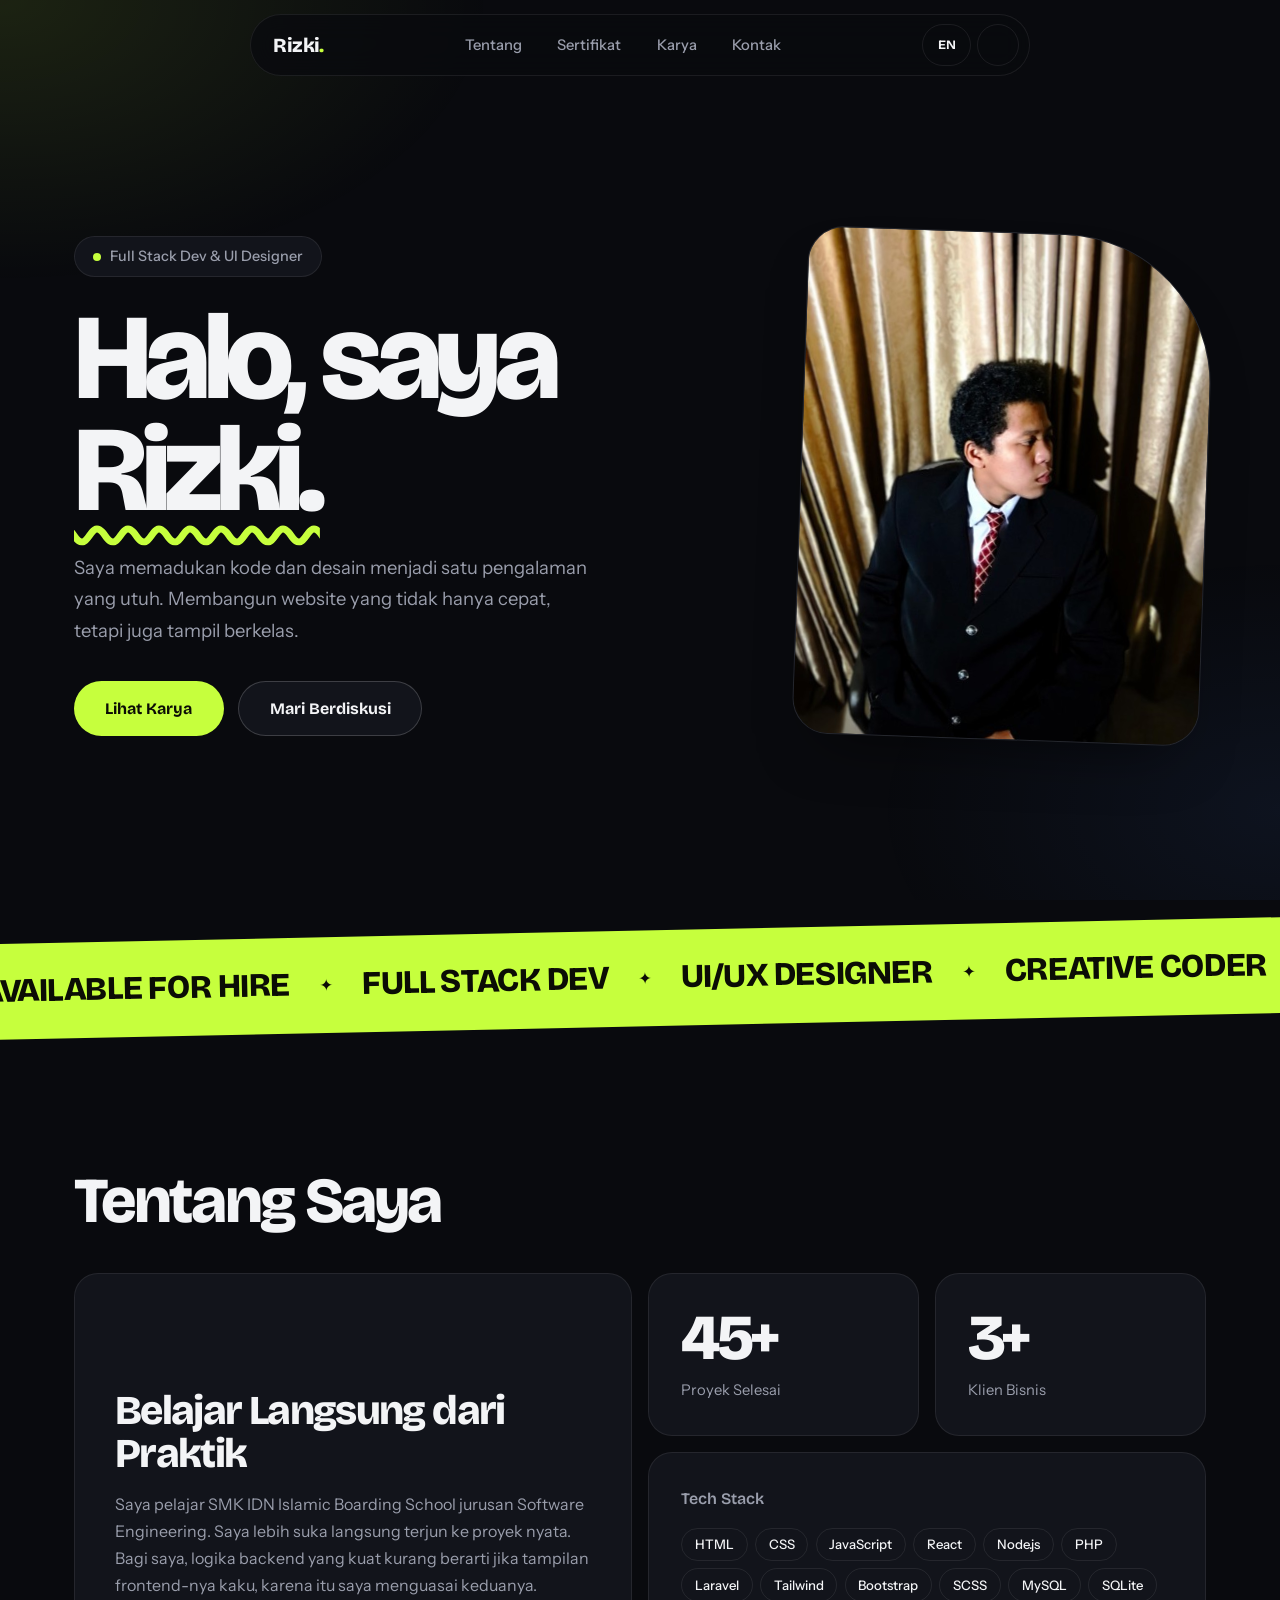
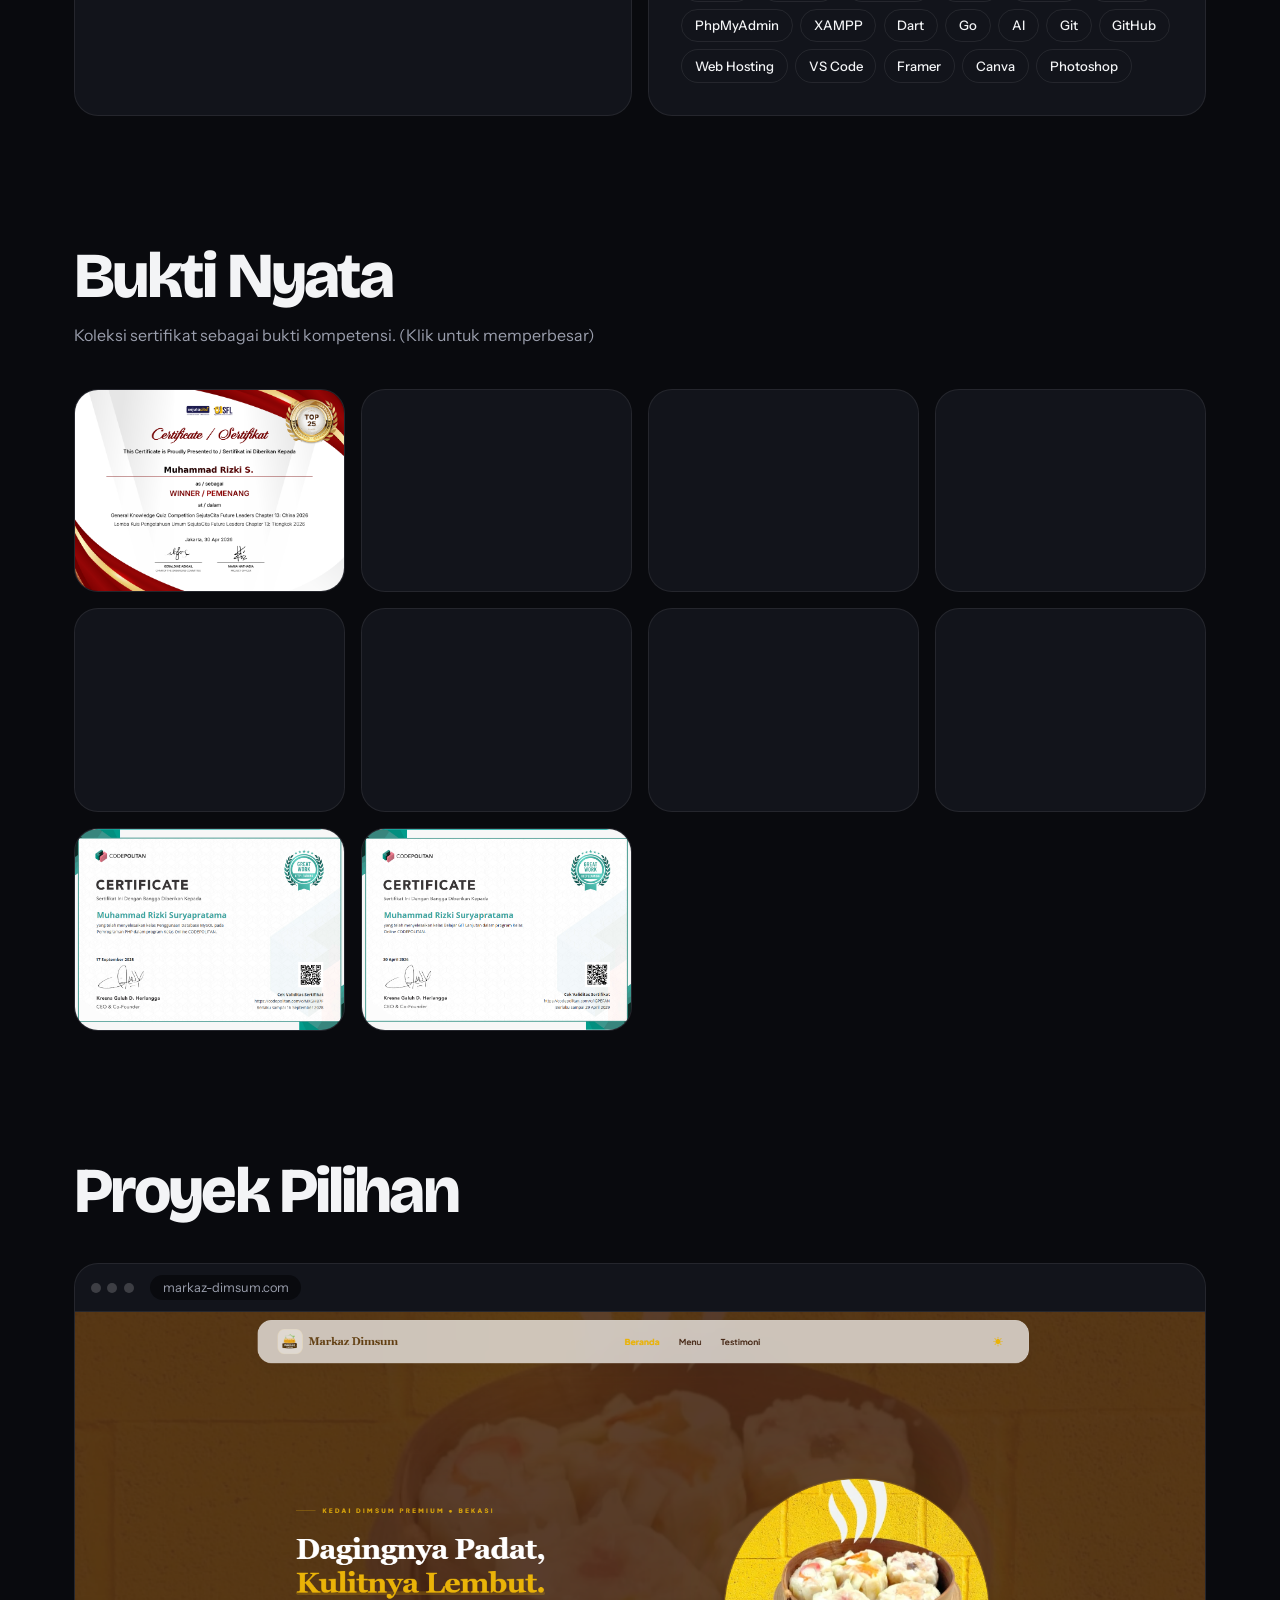
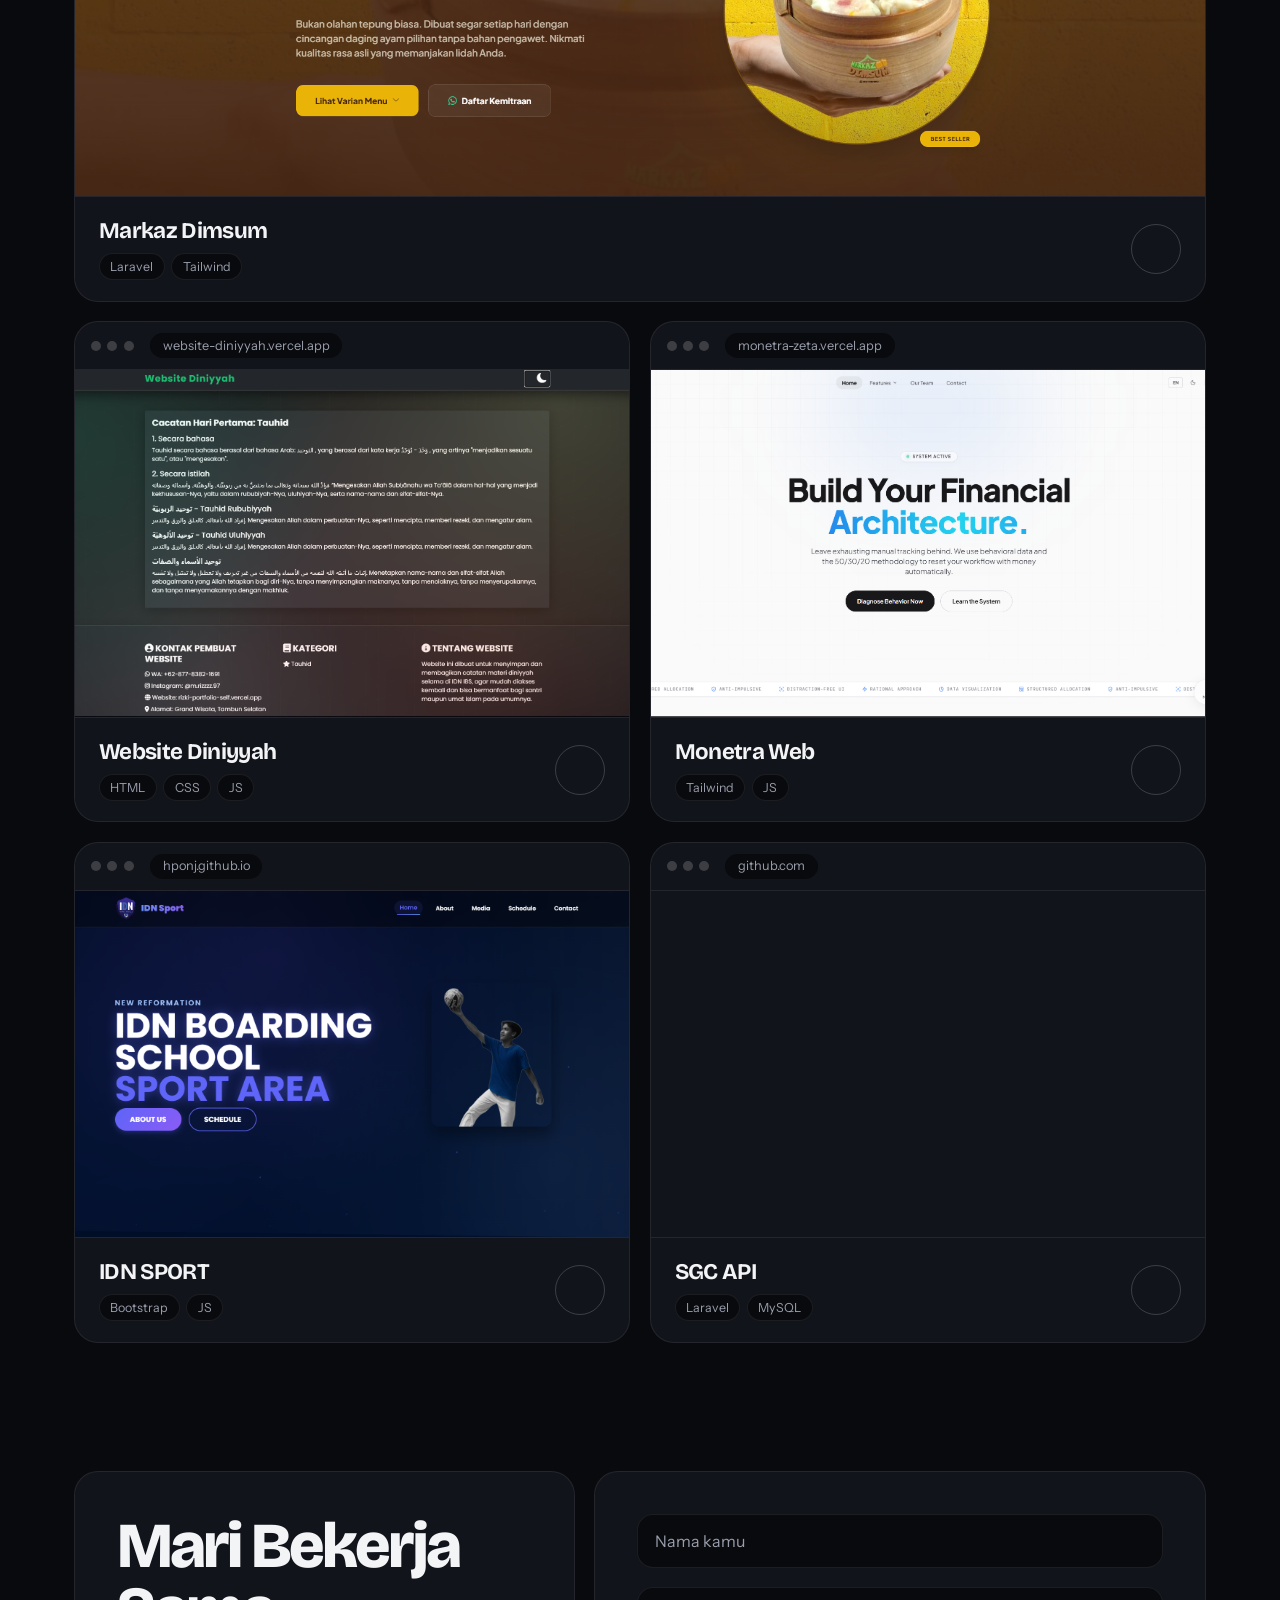
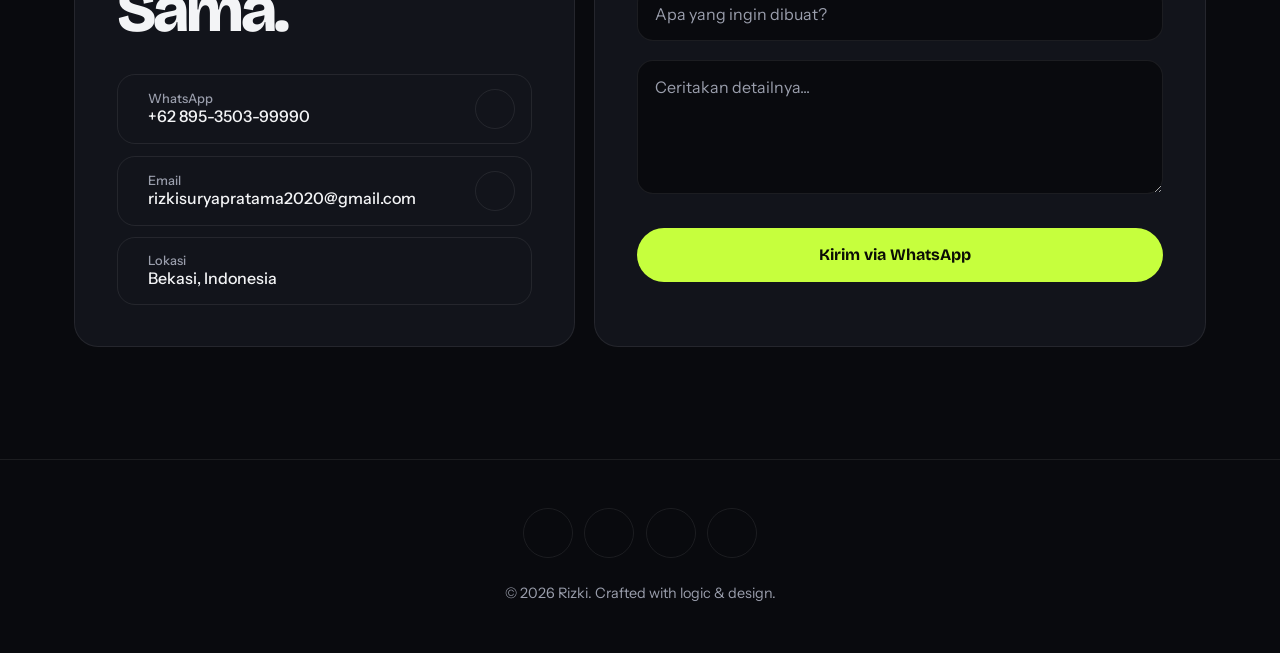
==== index.html @ aa474966 "Implement new feature for user authentication and improve error handling" ====
<!DOCTYPE html>
<html lang="id">
<head>
<meta charset="UTF-8">
<meta name="viewport" content="width=device-width, initial-scale=1.0">
<title>Rizki - Creative Developer</title>
<link rel="shortcut icon" href="assets/img/logo.png" type="image/x-icon">
<link rel="preconnect" href="https://fonts.googleapis.com">
<link rel="preconnect" href="https://fonts.gstatic.com" crossorigin>
<link rel="stylesheet" href="https://fonts.googleapis.com/css2?family=Bricolage+Grotesque:opsz,wght@12..96,500;12..96,700;12..96,800&family=Instrument+Sans:wght@400;500;600&display=swap">
<link rel="stylesheet" href="https://unicons.iconscout.com/release/v4.0.0/css/line.css">
<script>try{if(localStorage.getItem('theme')==='light')document.documentElement.classList.add('light')}catch(e){}</script>
<style>
:root{--bg:#090a0e;--card:#12141b;--hover:#181b24;--tx:#f3f4f6;--mu:#9a9eac;--bd:rgba(255,255,255,.08);--bd2:rgba(255,255,255,.18);
--ac:#c6ff3d;--on-ac:#0b0d05;--hl:#c6ff3d;--glow:rgba(198,255,61,.1);
--fd:'Bricolage Grotesque',system-ui,sans-serif;--fb:'Instrument Sans',system-ui,sans-serif;--ease:cubic-bezier(.2,.9,.2,1);--r:24px}
:root.light{--bg:#f5f4f0;--card:#fff;--hover:#faf9f6;--tx:#101010;--mu:#5f6270;--bd:rgba(0,0,0,.09);--bd2:rgba(0,0,0,.22);--ac:#111;--on-ac:#fff;--hl:#a6e000;--glow:rgba(120,160,0,.1)}
*{margin:0;padding:0;box-sizing:border-box}
html{scroll-behavior:smooth;scroll-padding-top:96px;overflow-x:clip}
body{font:400 1rem/1.7 var(--fb);background:var(--bg);color:var(--tx);overflow-x:clip;transition:background .3s,color .3s}
body::before{content:"";position:fixed;inset:0;z-index:-1;pointer-events:none;background:radial-gradient(55vw 45vh at 0 0,var(--glow),transparent 70%),radial-gradient(45vw 40vh at 100% 90%,rgba(80,140,255,.07),transparent 70%)}
h1,h2,h3,.logo,.stat-num,.btn,.marquee-text{font-family:var(--fd)}
a{color:inherit;text-decoration:none}ul{list-style:none}img{max-width:100%;display:block}button{font:inherit;color:inherit}
:focus-visible{outline:2px solid var(--hl);outline-offset:3px;border-radius:8px}
.container{max-width:1180px;margin:0 auto;padding:0 1.5rem}
.section{padding:7rem 1.5rem 1rem}
.sec-head{margin-bottom:2.5rem;max-width:640px}
.sec-title{font-size:clamp(2.4rem,5.5vw,4rem);font-weight:800;letter-spacing:-.045em;line-height:1}
.sec-sub{color:var(--mu);margin-top:.9rem}

#preloader{position:fixed;inset:0;background:var(--bg);display:grid;place-items:center;z-index:10000;transition:opacity .5s,visibility .5s}
#preloader.done{opacity:0;visibility:hidden;pointer-events:none}
.loader-text{font:800 3rem var(--fd);display:flex;overflow:hidden}
.loader-text span{display:inline-block;transform:translateY(100%);animation:up .7s var(--ease) forwards}
.loader-text .dot{color:var(--hl);animation-delay:.12s}
@keyframes up{to{transform:none}}

header{position:fixed;top:14px;left:0;right:0;margin:0 auto;width:min(92%,780px);z-index:100}
nav{display:flex;justify-content:space-between;align-items:center;gap:1rem;padding:.55rem .6rem .55rem 1.4rem;border:1px solid var(--bd);border-radius:100px;background:color-mix(in srgb,var(--bg) 80%,transparent);backdrop-filter:blur(14px);-webkit-backdrop-filter:blur(14px)}
.logo{font-weight:800;font-size:1.25rem;letter-spacing:-.03em}.logo span{color:var(--hl)}
.nav-links{display:flex;gap:.2rem}
.nav-link{font-size:.92rem;font-weight:500;color:var(--mu);padding:.5rem 1rem;border-radius:100px;transition:background .25s,color .25s}
.nav-link:hover{color:var(--tx)}
.nav-link.active{background:var(--tx);color:var(--bg)}
.controls{display:flex;gap:.4rem}
.ibtn{min-width:42px;height:42px;display:inline-grid;place-items:center;background:transparent;border:1px solid var(--bd);border-radius:100px;cursor:pointer;font-size:1.2rem;transition:background .2s,border-color .2s}
.ibtn:hover{background:var(--hover);border-color:var(--bd2)}
.ibtn.txt{font:700 .8rem var(--fd);padding:0 .9rem}
.menu-toggle{display:none}
@media(max-width:768px){
.menu-toggle{display:inline-grid}
.nav-links{position:absolute;top:calc(100% + 8px);left:0;right:0;flex-direction:column;gap:.15rem;padding:.7rem;background:var(--card);border:1px solid var(--bd);border-radius:24px;opacity:0;visibility:hidden;translate:0 -8px;transition:.3s var(--ease)}
.nav-links.open{opacity:1;visibility:visible;translate:0 0}
.nav-link{font-size:1.1rem;padding:.9rem 1.1rem}}

.btn{display:inline-flex;align-items:center;justify-content:center;gap:.6rem;min-height:52px;padding:.8rem 1.9rem;border-radius:100px;font-weight:700;font-size:1rem;border:1px solid transparent;cursor:pointer;transition:transform .25s var(--ease),box-shadow .25s,background .25s,border-color .25s}
.btn:active{transform:scale(.97)}
.btn-primary{background:var(--ac);color:var(--on-ac)}
.btn-outline{background:var(--card);border-color:var(--bd2)}
@media(hover:hover){.btn-primary:hover{transform:translateY(-2px);box-shadow:0 10px 28px -8px var(--ac)}.btn-outline:hover{transform:translateY(-2px);background:var(--hover)}}

.hero{display:grid;grid-template-columns:1.25fr .75fr;gap:3rem;align-items:center;min-height:100svh;padding:7.5rem 1.5rem 3rem}
.badge{display:inline-flex;align-items:center;gap:.6rem;padding:.45rem 1.1rem;border:1px solid var(--bd);background:var(--card);border-radius:100px;font-size:.9rem;font-weight:500;color:var(--mu);margin-bottom:1.6rem}
.badge::before{content:"";width:8px;height:8px;border-radius:50%;background:var(--hl);animation:pulse 2s infinite}
@keyframes pulse{50%{box-shadow:0 0 0 6px transparent;opacity:.6}0%{box-shadow:0 0 0 0 var(--glow)}}
.hero-title{font-size:clamp(3.4rem,9.5vw,7.6rem);font-weight:800;line-height:.92;letter-spacing:-.055em;margin-bottom:1.6rem}
.name{text-decoration:underline wavy var(--hl);text-decoration-thickness:.06em;text-underline-offset:.14em}
.hero-desc{font-size:1.15rem;color:var(--mu);max-width:520px;margin-bottom:2.2rem}
.hero-btns{display:flex;gap:.9rem;flex-wrap:wrap}
.portrait{position:relative;aspect-ratio:4/5;border-radius:36px 150px 36px 36px;overflow:hidden;border:1px solid var(--bd);background:var(--card);rotate:2deg;box-shadow:0 30px 60px -30px rgba(0,0,0,.6)}
.portrait img{width:100%;height:100%;object-fit:cover}
@media(max-width:900px){.hero{grid-template-columns:1fr;min-height:auto;padding-top:7rem}.portrait{max-width:340px;order:-1;border-radius:28px 100px 28px 28px}}

.mq-wrap{overflow:hidden;padding:2rem 0}
.marquee-wrapper{background:#c6ff3d;color:#0b0d05;transform:rotate(-1.2deg) scale(1.03);padding:1.2rem 0;overflow:hidden}
.marquee-content{display:flex;width:max-content;animation:scroll 32s linear infinite}
.marquee-text{display:flex;align-items:center;gap:1.8rem;padding-right:1.8rem;font-weight:800;font-size:2rem;letter-spacing:-.03em;white-space:nowrap}
.marquee-text i{font-style:normal;font-size:1rem}
@keyframes scroll{to{transform:translateX(-50%)}}

.card{position:relative;background:var(--card);border:1px solid var(--bd);border-radius:var(--r);overflow:hidden;transition:transform .4s var(--ease),border-color .3s}
.card::before{content:"";position:absolute;inset:0;pointer-events:none;opacity:0;transition:opacity .3s;background:radial-gradient(360px circle at var(--mx,50%) var(--my,0),var(--glow),transparent 60%)}
@media(hover:hover){.card:hover{transform:translateY(-4px);border-color:var(--bd2)}.card:hover::before{opacity:1}}

.bento{display:grid;grid-template-columns:repeat(4,1fr);gap:1rem}
.b{padding:2rem}
.b-about{grid-column:span 2;grid-row:span 2;display:flex;flex-direction:column;justify-content:center;padding:2.5rem}
.b-about h3{font-size:clamp(1.9rem,3.2vw,2.6rem);font-weight:800;line-height:1.05;letter-spacing:-.04em;margin-bottom:1rem}
.b-about p{color:var(--mu)}
.b-stat{display:flex;flex-direction:column;justify-content:center}
.stat-num{font-size:clamp(3rem,5vw,4.4rem);font-weight:800;letter-spacing:-.06em;line-height:1}
.stat-label{color:var(--mu);font-size:.92rem;margin-top:.5rem}
.b-skill{grid-column:span 2}
.b-skill h3{font-size:1rem;font-weight:600;color:var(--mu);margin-bottom:1rem}
.tags{display:flex;flex-wrap:wrap;gap:.45rem}
.tag{padding:.28rem .8rem;border:1px solid var(--bd);border-radius:100px;font-size:.82rem;font-weight:500;transition:.2s}
@media(hover:hover){.tag:hover{background:var(--tx);color:var(--bg)}}
@media(max-width:900px){.bento{grid-template-columns:1fr 1fr}.b-about,.b-skill{grid-column:span 2}.b-about{grid-row:auto}}

.zoom{display:block;width:100%;height:100%;background:none;border:0;padding:0;cursor:zoom-in}
.zoom img{width:100%;height:100%;object-fit:cover;object-position:top;transition:transform .6s var(--ease)}
@media(hover:hover){.zoom:hover img{transform:scale(1.05)}}
.certs{display:grid;grid-template-columns:repeat(auto-fill,minmax(min(100%,220px),1fr));gap:1rem}
.cert{aspect-ratio:4/3}

.works{display:grid;grid-template-columns:1fr 1fr;gap:1.2rem}
.work:first-child{grid-column:span 2}
.bar{display:flex;align-items:center;gap:.4rem;padding:.7rem 1rem;border-bottom:1px solid var(--bd);font-size:.8rem;color:var(--mu)}
.bar i{width:10px;height:10px;border-radius:50%;background:var(--bd2)}
.bar span{margin-left:.6rem;padding:.1rem .8rem;border-radius:100px;background:var(--bg);overflow:hidden;text-overflow:ellipsis;white-space:nowrap}
.shot{aspect-ratio:16/10}
.work:first-child .shot{aspect-ratio:21/9}
.winfo{display:flex;justify-content:space-between;align-items:center;gap:1rem;padding:1.3rem 1.5rem;border-top:1px solid var(--bd)}
.winfo h3{font-size:1.4rem;font-weight:700;letter-spacing:-.03em;line-height:1.2}
.wtech{display:flex;flex-wrap:wrap;gap:.4rem;margin-top:.5rem}
.wtech span{font-size:.78rem;padding:.12rem .65rem;border-radius:100px;background:var(--bg);border:1px solid var(--bd);color:var(--mu)}
.go{flex:none;width:50px;height:50px;display:grid;place-items:center;border-radius:50%;border:1px solid var(--bd2);font-size:1.3rem;transition:.3s var(--ease)}
@media(hover:hover){.go:hover{background:var(--ac);color:var(--on-ac);border-color:var(--ac);rotate:45deg}}
@media(max-width:760px){.works{grid-template-columns:1fr}.work:first-child{grid-column:auto}.work:first-child .shot{aspect-ratio:16/10}}

.contact{display:grid;grid-template-columns:.9fr 1.1fr;gap:1.2rem}
.c-box{padding:clamp(1.6rem,4vw,2.6rem)}
.c-box:hover{transform:none}
.rows{margin-top:2rem;display:grid;gap:.7rem}
.row{display:flex;align-items:center;gap:.9rem;padding:.9rem 1rem;border:1px solid var(--bd);border-radius:18px;transition:border-color .2s,background .2s}
a.row:hover{border-color:var(--bd2);background:var(--hover)}
.row>i{font-size:1.4rem;color:var(--hl)}
.row div{flex:1;min-width:0}
.row h4{font:500 .8rem var(--fb);color:var(--mu)}
.row p{font-weight:500;overflow-wrap:anywhere;line-height:1.35}
.copy{flex:none;width:40px;height:40px;display:grid;place-items:center;border-radius:50%;border:1px solid var(--bd);background:transparent;cursor:pointer;transition:.2s}
.copy:hover{background:var(--hover);border-color:var(--bd2)}
.copy.ok{background:var(--hl);color:#0b0d05;border-color:var(--hl)}
.field{margin-bottom:1.2rem}
.field input,.field textarea{width:100%;background:var(--bg);border:1px solid var(--bd);border-radius:16px;padding:1rem 1.1rem;color:var(--tx);font:1rem var(--fb);outline:none;resize:vertical;transition:border-color .2s,box-shadow .2s}
.field input:focus,.field textarea:focus{border-color:var(--hl);box-shadow:0 0 0 4px var(--glow)}
.field ::placeholder{color:var(--mu);opacity:1}
#wa-form .btn{width:100%;margin-top:.4rem}
@media(max-width:860px){.contact{grid-template-columns:1fr}}

footer{border-top:1px solid var(--bd);padding:3rem 0;margin-top:6rem;text-align:center}
.social{display:flex;justify-content:center;gap:.7rem;margin-bottom:1.4rem}
.social a{width:50px;height:50px;display:grid;place-items:center;border:1px solid var(--bd);border-radius:50%;color:var(--mu);font-size:1.3rem;transition:.3s var(--ease)}
@media(hover:hover){.social a:hover{background:var(--ac);color:var(--on-ac);border-color:var(--ac);transform:translateY(-4px)}}
footer p{color:var(--mu);font-size:.9rem}
.top{position:fixed;right:20px;bottom:20px;z-index:90;width:48px;height:48px;border-radius:50%;border:1px solid var(--bd2);background:var(--card);cursor:pointer;display:grid;place-items:center;font-size:1.3rem;opacity:0;visibility:hidden;translate:0 10px;transition:.3s var(--ease)}
.top.show{opacity:1;visibility:visible;translate:0 0}

.lb{position:fixed;inset:0;z-index:2000;display:grid;place-items:center;padding:4vh 4vw;background:rgba(0,0,0,.92);opacity:0;visibility:hidden;transition:opacity .3s,visibility .3s}
.lb.show{opacity:1;visibility:visible}
.lb img{max-width:100%;max-height:86vh;object-fit:contain;border-radius:12px}
.lb-btn{position:absolute;width:48px;height:48px;border:0;border-radius:50%;background:rgba(255,255,255,.12);color:#fff;font-size:1.6rem;cursor:pointer;display:grid;place-items:center;transition:background .2s}
.lb-btn:hover{background:#c6ff3d;color:#000}
.lb-close{top:18px;right:18px}.lb-prev{left:16px;top:50%;translate:0 -50%}.lb-next{right:16px;top:50%;translate:0 -50%}
.lb-n{position:absolute;bottom:16px;left:0;right:0;text-align:center;color:#bbb;font-size:.9rem}
.lb.single .lb-prev,.lb.single .lb-next,.lb.single .lb-n{display:none}

.rv{opacity:0;translate:0 24px;transition:opacity .7s var(--ease),translate .7s var(--ease),transform .4s var(--ease),border-color .3s}
.rv.in{opacity:1;translate:0 0}
.d1{transition-delay:.08s,.08s,0s,0s}.d2{transition-delay:.16s,.16s,0s,0s}
@media(prefers-reduced-motion:reduce){*,*::before,*::after{animation:none!important;transition:none!important}html{scroll-behavior:auto}.rv{opacity:1;translate:none}}
</style>
</head>
<body>

<div id="preloader"><div class="loader-text"><span>Rizki</span><span class="dot">.</span></div></div>

<div id="lb" class="lb" role="dialog" aria-modal="true" aria-label="Pratinjau gambar">
  <button type="button" class="lb-btn lb-close" data-a="close" aria-label="Tutup"><i class="uil uil-times"></i></button>
  <button type="button" class="lb-btn lb-prev" data-a="prev" aria-label="Sebelumnya"><i class="uil uil-angle-left"></i></button>
  <img id="lb-img" alt="">
  <button type="button" class="lb-btn lb-next" data-a="next" aria-label="Berikutnya"><i class="uil uil-angle-right"></i></button>
  <div class="lb-n" id="lb-n"></div>
</div>

<header>
  <nav>
    <a href="#home" class="logo">Rizki<span>.</span></a>
    <ul class="nav-links" id="nav-links">
      <li><a href="#about" class="nav-link lang" data-id="Tentang" data-en="About">Tentang</a></li>
      <li><a href="#certificates" class="nav-link lang" data-id="Sertifikat" data-en="Certs">Sertifikat</a></li>
      <li><a href="#portfolio" class="nav-link lang" data-id="Karya" data-en="Work">Karya</a></li>
      <li><a href="#contact" class="nav-link lang" data-id="Kontak" data-en="Contact">Kontak</a></li>
    </ul>
    <div class="controls">
      <button type="button" class="ibtn txt" id="lang-toggle" aria-label="Ganti bahasa">EN</button>
      <button type="button" class="ibtn" id="theme-toggle" aria-label="Ganti tema"><i class="uil uil-moon"></i></button>
      <button type="button" class="ibtn menu-toggle" id="menu-toggle" aria-label="Menu" aria-expanded="false"><i class="uil uil-bars"></i></button>
    </div>
  </nav>
</header>

<main>
  <section id="home" class="hero container">
    <div>
      <span class="badge lang" data-id="Full Stack Dev & UI Designer" data-en="Full Stack Dev & UI Designer">Full Stack Dev & UI Designer</span>
      <h1 class="hero-title lang" data-id="Halo, saya <br><span class='name'>Rizki.</span>" data-en="Hi, I am <br><span class='name'>Rizki.</span>">Halo, saya <br><span class="name">Rizki.</span></h1>
      <p class="hero-desc lang" data-id="Saya memadukan kode dan desain menjadi satu pengalaman yang utuh. Membangun website yang tidak hanya cepat, tetapi juga tampil berkelas." data-en="I blend code and design into one epic experience. Building websites that are not only fast, but look ridiculously premium.">Saya memadukan kode dan desain menjadi satu pengalaman yang utuh. Membangun website yang tidak hanya cepat, tetapi juga tampil berkelas.</p>
      <div class="hero-btns">
        <a href="#portfolio" class="btn btn-primary lang" data-id="Lihat Karya" data-en="View Work">Lihat Karya</a>
        <a href="#contact" class="btn btn-outline lang" data-id="Mari Berdiskusi" data-en="Let's Talk">Mari Berdiskusi</a>
      </div>
    </div>
    <div class="portrait"><img src="assets/img/profile.jpg" alt="Rizki" width="512" height="640" decoding="async" data-fb="https://ui-avatars.com/api/?name=Rizki&background=151515&color=F8F8F8&size=512" onerror="this.onerror=null;this.src=this.dataset.fb"></div>
  </section>

  <div class="mq-wrap" aria-hidden="true"><div class="marquee-wrapper"><div class="marquee-content">
    <div class="marquee-text">AVAILABLE FOR HIRE <i>✦</i> FULL STACK DEV <i>✦</i> UI/UX DESIGNER <i>✦</i> CREATIVE CODER <i>✦</i> WEB ENTHUSIAST <i>✦</i></div>
  </div></div></div>

  <section id="about" class="section container">
    <div class="sec-head rv"><h2 class="sec-title lang" data-id="Tentang Saya" data-en="Who Am I?">Tentang Saya</h2></div>
    <div class="bento">
      <div class="b b-about card rv">
        <h3 class="lang" data-id="Belajar Langsung dari Praktik" data-en="Built Different">Belajar Langsung dari Praktik</h3>
        <p class="lang" data-id="Saya pelajar SMK IDN Islamic Boarding School jurusan Software Engineering. Saya lebih suka langsung terjun ke proyek nyata. Bagi saya, logika backend yang kuat kurang berarti jika tampilan frontend-nya kaku, karena itu saya menguasai keduanya." data-en="Studying Software Engineering at SMK IDN. My game plan: dive straight into real projects. A powerful backend is useless if the frontend feels stiff. That's why I master both.">Saya pelajar SMK IDN Islamic Boarding School jurusan Software Engineering. Saya lebih suka langsung terjun ke proyek nyata. Bagi saya, logika backend yang kuat kurang berarti jika tampilan frontend-nya kaku, karena itu saya menguasai keduanya.</p>
      </div>
      <div class="b b-stat card rv d1"><div class="stat-num">45+</div><div class="stat-label lang" data-id="Proyek Selesai" data-en="Projects Done">Proyek Selesai</div></div>
      <div class="b b-stat card rv d1"><div class="stat-num">3+</div><div class="stat-label lang" data-id="Klien Bisnis" data-en="Biz Clients">Klien Bisnis</div></div>
      <div class="b b-skill card rv d2"><h3 class="lang" data-id="Tech Stack" data-en="Tech Stack">Tech Stack</h3><div class="tags" id="tags"></div></div>
    </div>
  </section>

  <section id="certificates" class="section container">
    <div class="sec-head rv">
      <h2 class="sec-title lang" data-id="Bukti Nyata" data-en="Certificates">Bukti Nyata</h2>
      <p class="sec-sub lang" data-id="Koleksi sertifikat sebagai bukti kompetensi. (Klik untuk memperbesar)" data-en="Wall of trust. (Click to expand)">Koleksi sertifikat sebagai bukti kompetensi. (Klik untuk memperbesar)</p>
    </div>
    <div class="certs" id="certs"></div>
  </section>

  <section id="portfolio" class="section container">
    <div class="sec-head rv"><h2 class="sec-title lang" data-id="Proyek Pilihan" data-en="Selected Work">Proyek Pilihan</h2></div>
    <div class="works" id="projects"></div>
  </section>

  <section id="contact" class="section container">
    <div class="contact">
      <div class="c-box card rv">
        <h2 class="sec-title lang" data-id="Mari Bekerja Sama." data-en="Let's Build.">Mari Bekerja Sama.</h2>
        <div class="rows">
          <div class="row"><i class="uil uil-whatsapp"></i><div><h4>WhatsApp</h4><p>+62 895-3503-99990</p></div>
            <button type="button" class="copy" data-copy="+62 895-3503-99990" aria-label="Salin nomor WhatsApp"><i class="uil uil-copy"></i></button></div>
          <div class="row"><i class="uil uil-envelope"></i><div><h4>Email</h4><p>rizkisuryapratama2020@gmail.com</p></div>
            <button type="button" class="copy" data-copy="rizkisuryapratama2020@gmail.com" aria-label="Salin email"><i class="uil uil-copy"></i></button></div>
          <div class="row"><i class="uil uil-map-marker"></i><div><h4 class="lang" data-id="Lokasi" data-en="Location">Lokasi</h4><p>Bekasi, Indonesia</p></div></div>
        </div>
      </div>
      <div class="c-box card rv d1">
        <form id="wa-form">
          <div class="field"><input type="text" id="name" required autocomplete="name" class="lang" data-id="Nama kamu" data-en="Your name" placeholder="Nama kamu" aria-label="Nama"></div>
          <div class="field"><input type="text" id="topic" required class="lang" data-id="Apa yang ingin dibuat?" data-en="What's the idea?" placeholder="Apa yang ingin dibuat?" aria-label="Topik"></div>
          <div class="field"><textarea id="message" rows="5" required class="lang" data-id="Ceritakan detailnya..." data-en="Tell me more..." placeholder="Ceritakan detailnya..." aria-label="Pesan"></textarea></div>
          <button type="submit" class="btn btn-primary"><span class="lang" data-id="Kirim via WhatsApp" data-en="Send via WhatsApp">Kirim via WhatsApp</span> <i class="uil uil-arrow-right"></i></button>
        </form>
      </div>
    </div>
  </section>
</main>

<footer>
  <div class="container">
    <div class="social">
      <a href="https://github.com/mrizzzz97" target="_blank" rel="noopener noreferrer" aria-label="GitHub"><i class="uil uil-github-alt"></i></a>
      <a href="https://www.linkedin.com/in/muhammad-rizki-suryapratama" target="_blank" rel="noopener noreferrer" aria-label="LinkedIn"><i class="uil uil-linkedin"></i></a>
      <a href="https://www.instagram.com/m.rizzzz.97/" target="_blank" rel="noopener noreferrer" aria-label="Instagram"><i class="uil uil-instagram"></i></a>
      <a href="https://www.youtube.com/@m.rizzzz.97" target="_blank" rel="noopener noreferrer" aria-label="YouTube"><i class="uil uil-youtube"></i></a>
    </div>
    <p>&copy; 2026 Rizki. Crafted with logic & design.</p>
  </div>
</footer>
<button type="button" class="top" id="top" aria-label="Kembali ke atas"><i class="uil uil-arrow-up"></i></button>

<script>
const $=s=>document.querySelector(s),$$=s=>[...document.querySelectorAll(s)];
const store={get:k=>{try{return localStorage.getItem(k)}catch(e){return null}},set:(k,v)=>{try{localStorage.setItem(k,v)}catch(e){}}};
const FB='onerror="this.onerror=null;this.src=this.dataset.fb"';

/* Render data */
$('#tags').innerHTML='HTML,CSS,JavaScript,React,Node.js,PHP,Laravel,Tailwind,Bootstrap,SCSS,MySQL,SQLite,PhpMyAdmin,XAMPP,Dart,Go,AI,Git,GitHub,Web Hosting,VS Code,Framer,Canva,Photoshop'.split(',').map(t=>`<span class="tag">${t}</span>`).join('');
const cf='https://images.unsplash.com/photo-1589330694653-ded6df03f754?w=600&q=80';
$('#certs').innerHTML=['png','jpeg','png','png','jpeg','jpeg','jpeg','png','png','png'].map((e,i)=>
`<div class="cert card rv d${i%3}"><button type="button" class="zoom" data-g="certs" aria-label="Sertifikat ${i+1}"><img src="assets/img/sertifikat ${i+1}.${e}" alt="Sertif" loading="lazy" decoding="async" data-fb="${cf}" ${FB}></button></div>`).join('');
const P=[
['portfolio1.png','Markaz Dimsum','Markaz Dimsum',['Laravel','Tailwind'],'https://markaz-dimsum.com','uil-arrow-up-right','photo-1555939594-58d7cb561ad1'],
['portfolio2.png','Diniyyah','Website Diniyyah',['HTML','CSS','JS'],'https://website-diniyyah.vercel.app/index.html','uil-arrow-up-right','photo-1517694712202-14dd9538aa97'],
['portfolio3.png','Monetra','Monetra Web',['Tailwind','JS'],'https://monetra-zeta.vercel.app','uil-arrow-up-right','photo-1460925895917-afdab827c52f'],
['portfolio4.png','IDN SPORT','IDN SPORT',['Bootstrap','JS'],'https://hponj.github.io/IDN-Sport-Center/','uil-arrow-up-right','photo-1507238691740-187a5b1d37b8'],
['portfolio5.png','SGC','SGC API',['Laravel','MySQL'],'https://github.com/mrizzzz97/sgc','uil-github-alt','photo-1542831371-29b0f74f9713']];
$('#projects').innerHTML=P.map((p,i)=>`<article class="work card rv d${i%2}">
<div class="bar"><i></i><i></i><i></i><span>${new URL(p[4]).host}</span></div>
<div class="shot"><button type="button" class="zoom" data-g="work" aria-label="${p[1]}"><img src="assets/img/${p[0]}" alt="${p[1]}" loading="lazy" decoding="async" data-fb="https://images.unsplash.com/${p[6]}?w=900&q=80" ${FB}></button></div>
<div class="winfo"><div><h3>${p[2]}</h3><div class="wtech">${p[3].map(t=>`<span>${t}</span>`).join('')}</div></div>
<a href="${p[4]}" target="_blank" rel="noopener noreferrer" class="go" aria-label="Buka ${p[2]}"><i class="uil ${p[5]}"></i></a></div></article>`).join('');

/* Marquee seamless */
const mq=$('.marquee-content');mq.innerHTML+=mq.innerHTML.repeat(3);

/* Preloader */
const pre=$('#preloader'),hidePre=()=>pre.classList.add('done');
addEventListener('load',()=>setTimeout(hidePre,500));setTimeout(hidePre,3000);

/* Reveal */
const io=new IntersectionObserver(es=>es.forEach(e=>{if(e.isIntersecting){e.target.classList.add('in');io.unobserve(e.target)}}),{threshold:.08,rootMargin:'0px 0px -30px 0px'});
$$('.rv').forEach(el=>io.observe(el));

/* Spotlight */
if(matchMedia('(hover:hover)').matches){let raf;addEventListener('pointermove',e=>{const c=e.target.closest&&e.target.closest('.card');if(!c)return;cancelAnimationFrame(raf);
raf=requestAnimationFrame(()=>{const r=c.getBoundingClientRect();c.style.setProperty('--mx',e.clientX-r.left+'px');c.style.setProperty('--my',e.clientY-r.top+'px')})},{passive:true})}

/* Scroll: nav aktif + tombol ke atas */
const links=$$('.nav-link'),ids=['about','certificates','portfolio','contact'],topBtn=$('#top');let tick=false;
const onScroll=()=>{tick=false;const y=scrollY,ref=y+innerHeight*.35,bottom=innerHeight+y>=document.documentElement.scrollHeight-6;
let cur='';ids.forEach(id=>{if($('#'+id).offsetTop<=ref)cur=id});if(bottom)cur='contact';
links.forEach(l=>l.classList.toggle('active',l.getAttribute('href')==='#'+cur));topBtn.classList.toggle('show',y>700)};
addEventListener('scroll',()=>{if(!tick){tick=true;requestAnimationFrame(onScroll)}},{passive:true});onScroll();
topBtn.addEventListener('click',()=>scrollTo({top:0,behavior:'smooth'}));

/* Lightbox galeri (prev/next, panah keyboard) */
const lb=$('#lb'),lbImg=$('#lb-img'),lbN=$('#lb-n');let items=[],idx=0,opener=null;
const show=()=>{const im=items[idx].querySelector('img');lbImg.src=im.currentSrc||im.src;lbImg.alt=im.alt;lbN.textContent=(idx+1)+' / '+items.length};
const step=d=>{idx=(idx+d+items.length)%items.length;show()};
const openLb=b=>{items=$$(`.zoom[data-g="${b.dataset.g}"]`);idx=items.indexOf(b);opener=b;lb.classList.toggle('single',items.length<2);show();lb.classList.add('show');document.body.style.overflow='hidden';$('.lb-close').focus()};
const closeLb=()=>{if(!lb.classList.contains('show'))return;lb.classList.remove('show');document.body.style.overflow='';opener&&opener.focus()};
document.addEventListener('click',e=>{
 const z=e.target.closest('.zoom');if(z)return openLb(z);
 const a=e.target.closest('[data-a]');if(a){const v=a.dataset.a;v==='close'?closeLb():step(v==='next'?1:-1);return}
 if(e.target===lb)closeLb();
 if(!e.target.closest('nav'))closeMenu()});
addEventListener('keydown',e=>{if(e.key==='Escape'){closeLb();closeMenu()}
 if(lb.classList.contains('show')&&items.length>1){if(e.key==='ArrowRight')step(1);if(e.key==='ArrowLeft')step(-1)}});
let sx=0;lb.addEventListener('touchstart',e=>sx=e.touches[0].clientX,{passive:true});
lb.addEventListener('touchend',e=>{const d=e.changedTouches[0].clientX-sx;if(Math.abs(d)>50&&items.length>1)step(d<0?1:-1)});

/* Menu mobile */
const nl=$('#nav-links'),mt=$('#menu-toggle'),mi=mt.querySelector('i');
function closeMenu(){nl.classList.remove('open');mt.setAttribute('aria-expanded','false');mi.className='uil uil-bars'}
mt.addEventListener('click',e=>{e.stopPropagation();const o=nl.classList.toggle('open');mt.setAttribute('aria-expanded',o);mi.className='uil '+(o?'uil-times':'uil-bars')});
links.forEach(l=>l.addEventListener('click',closeMenu));

/* Tema */
const root=document.documentElement,ti=$('#theme-toggle i');
const syncIcon=()=>{const l=root.classList.contains('light');ti.classList.toggle('uil-sun',l);ti.classList.toggle('uil-moon',!l)};syncIcon();
$('#theme-toggle').addEventListener('click',()=>{root.classList.toggle('light');store.set('theme',root.classList.contains('light')?'light':'dark');syncIcon()});

/* Bahasa */
const lt=$('#lang-toggle');let lang=store.get('lang')==='en'?'en':'id';
const setLang=()=>{$$('.lang').forEach(el=>{const v=el.getAttribute('data-'+lang);if(v==null)return;el.matches('input,textarea')?el.placeholder=v:el.innerHTML=v});root.lang=lang;lt.textContent=lang==='id'?'EN':'ID'};
setLang();lt.addEventListener('click',()=>{lang=lang==='id'?'en':'id';store.set('lang',lang);setLang()});

/* Salin kontak */
document.addEventListener('click',async e=>{const b=e.target.closest('.copy');if(!b)return;
 try{await navigator.clipboard.writeText(b.dataset.copy)}catch(_){const t=document.createElement('textarea');t.value=b.dataset.copy;document.body.append(t);t.select();try{document.execCommand('copy')}catch(_){}t.remove()}
 const i=b.querySelector('i');i.className='uil uil-check';b.classList.add('ok');setTimeout(()=>{i.className='uil uil-copy';b.classList.remove('ok')},1500)});

/* Form WhatsApp (pakai link sementara agar tidak diblokir popup blocker) */
$('#wa-form').addEventListener('submit',e=>{e.preventDefault();
 const t=`Halo Rizki, perkenalkan saya ${$('#name').value.trim()}.\n\nTopik: ${$('#topic').value.trim()}\nPesan: ${$('#message').value.trim()}`;
 const a=document.createElement('a');a.href='https://wa.me/62895350399990?text='+encodeURIComponent(t);a.target='_blank';a.rel='noopener noreferrer';document.body.append(a);a.click();a.remove()});
</script>
</body>
</html>
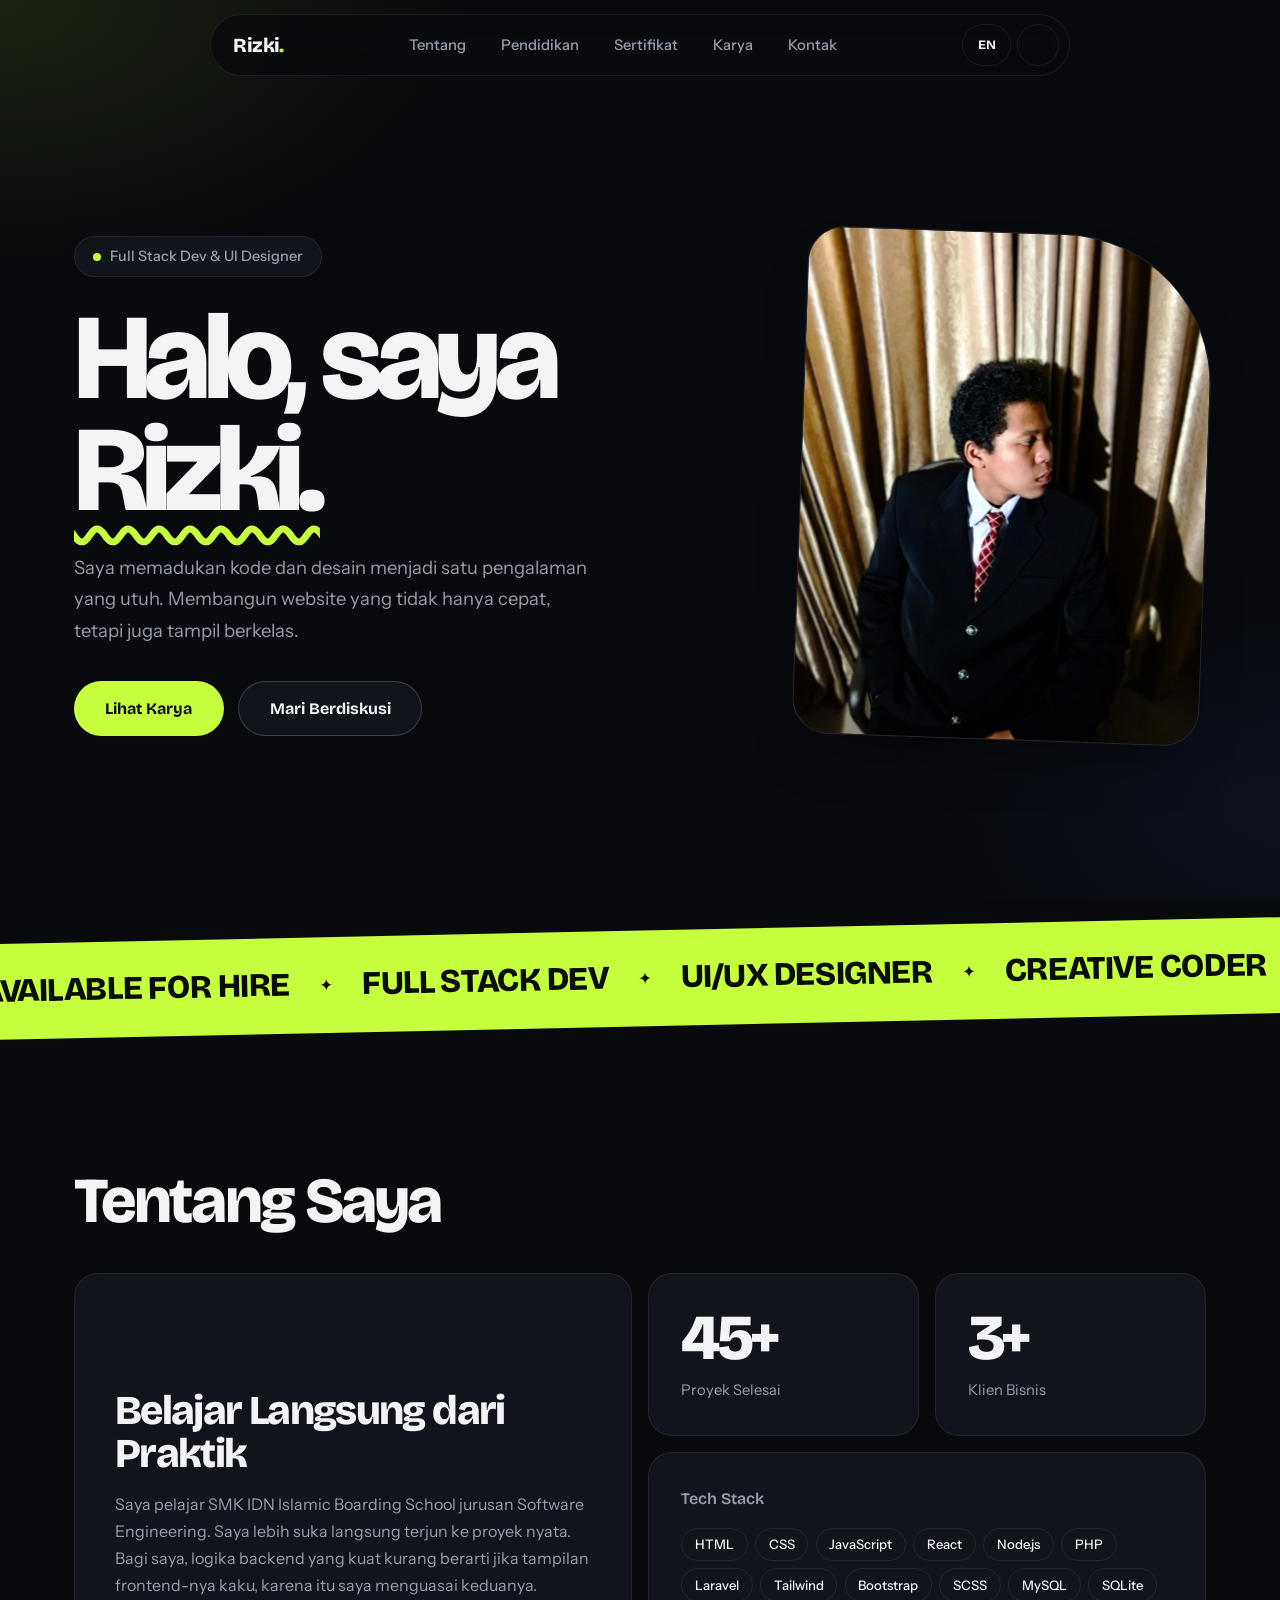
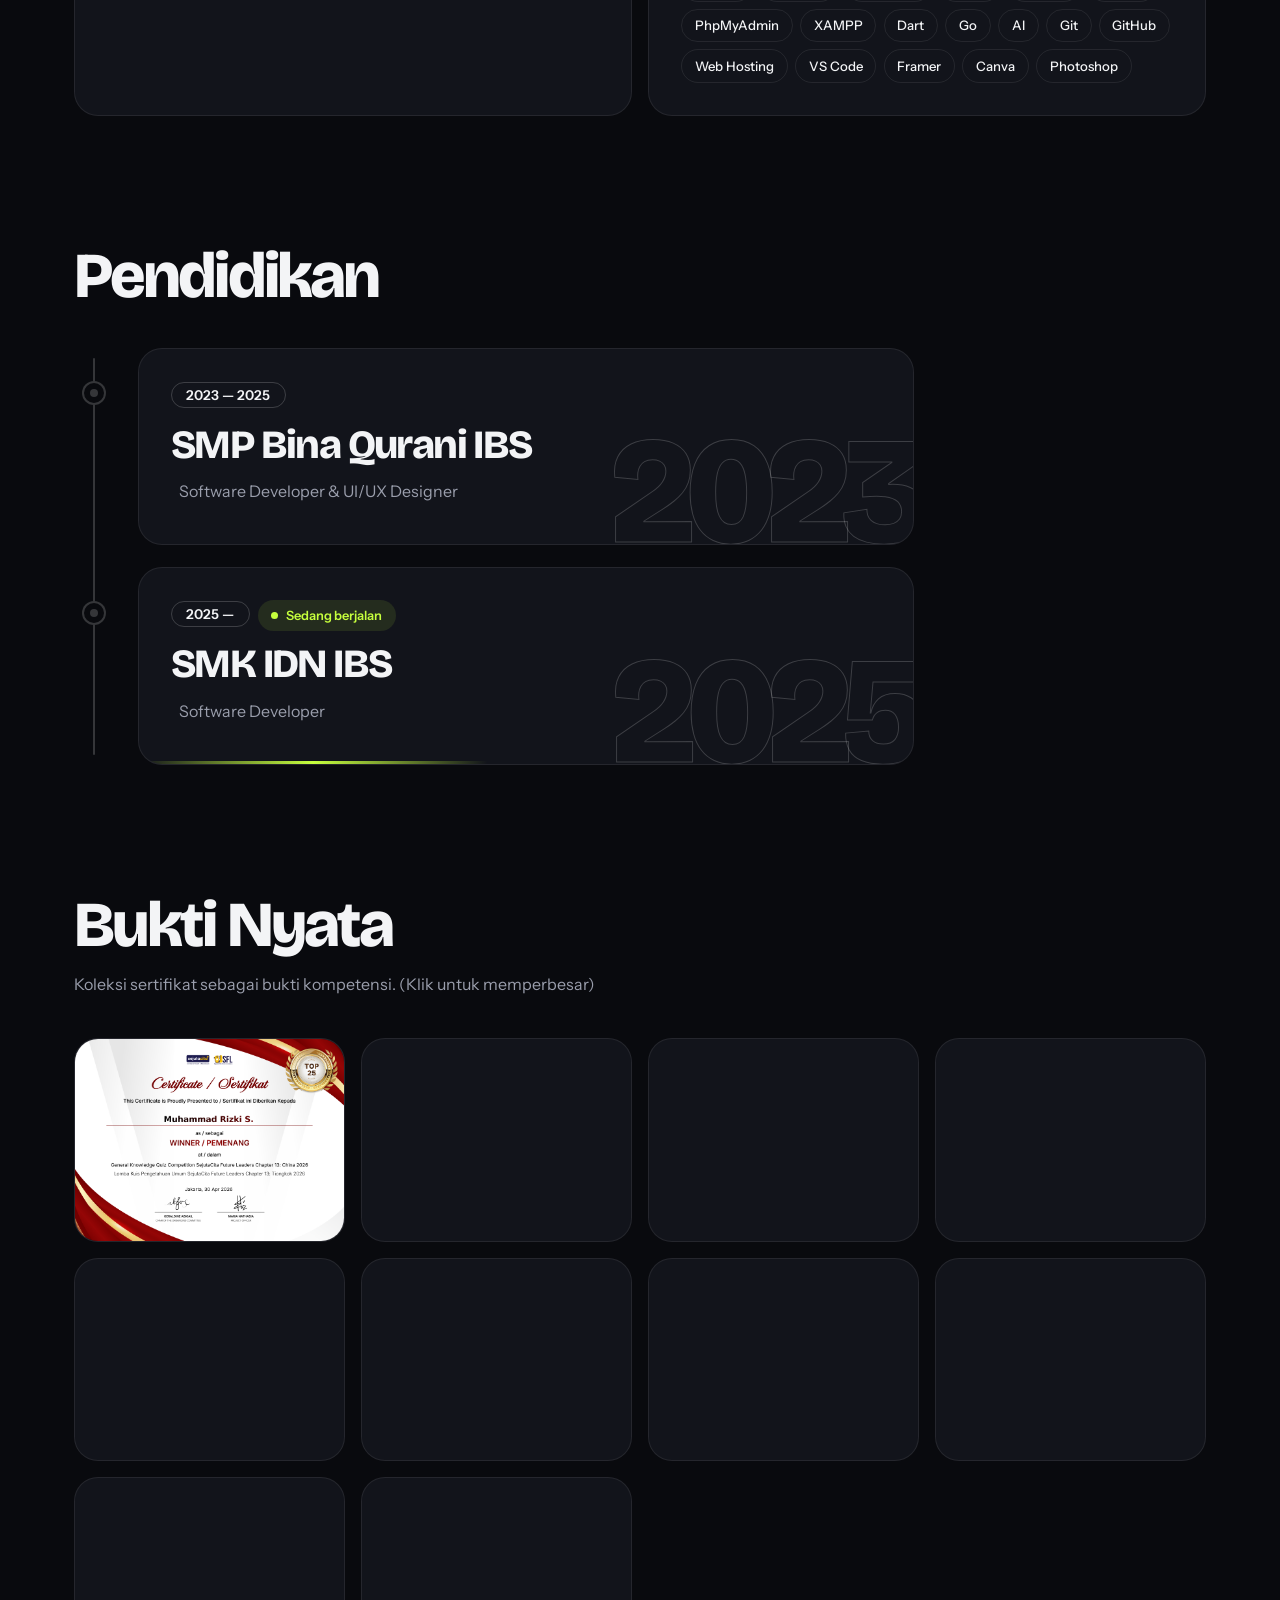
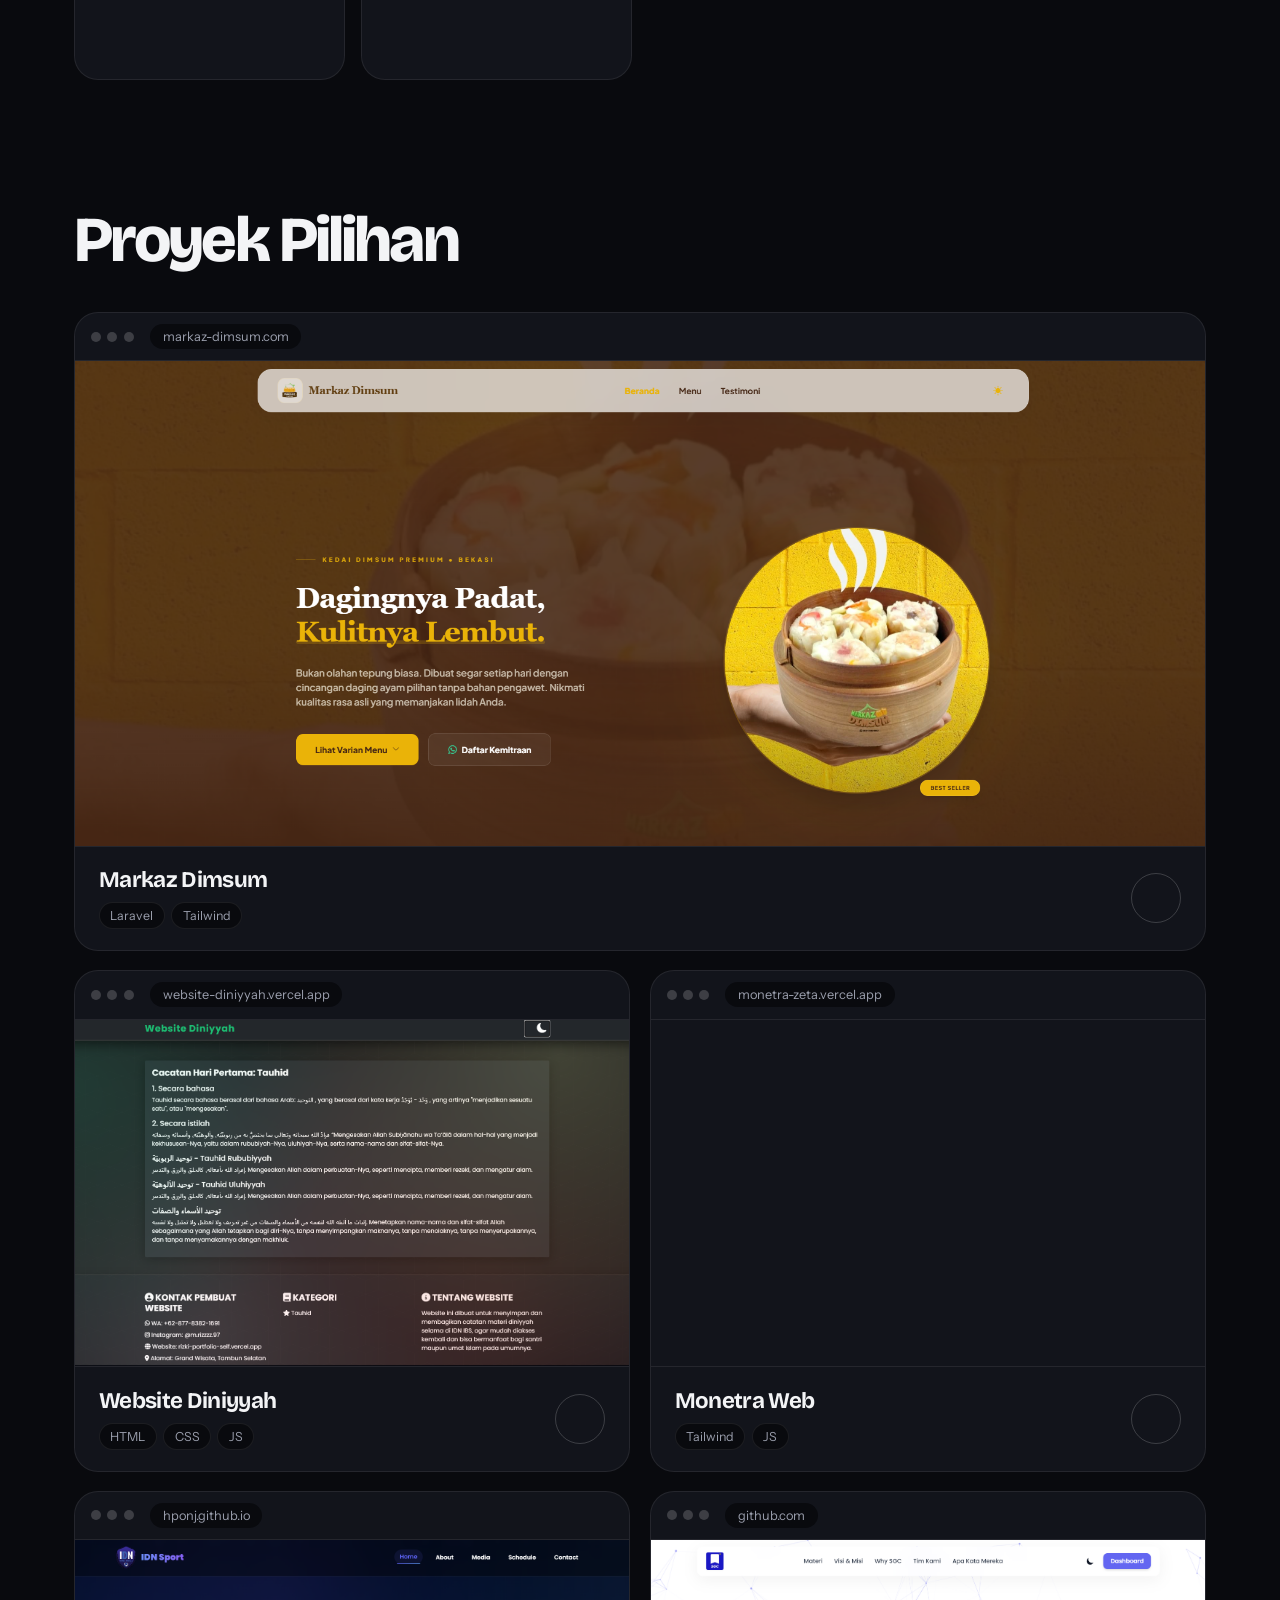
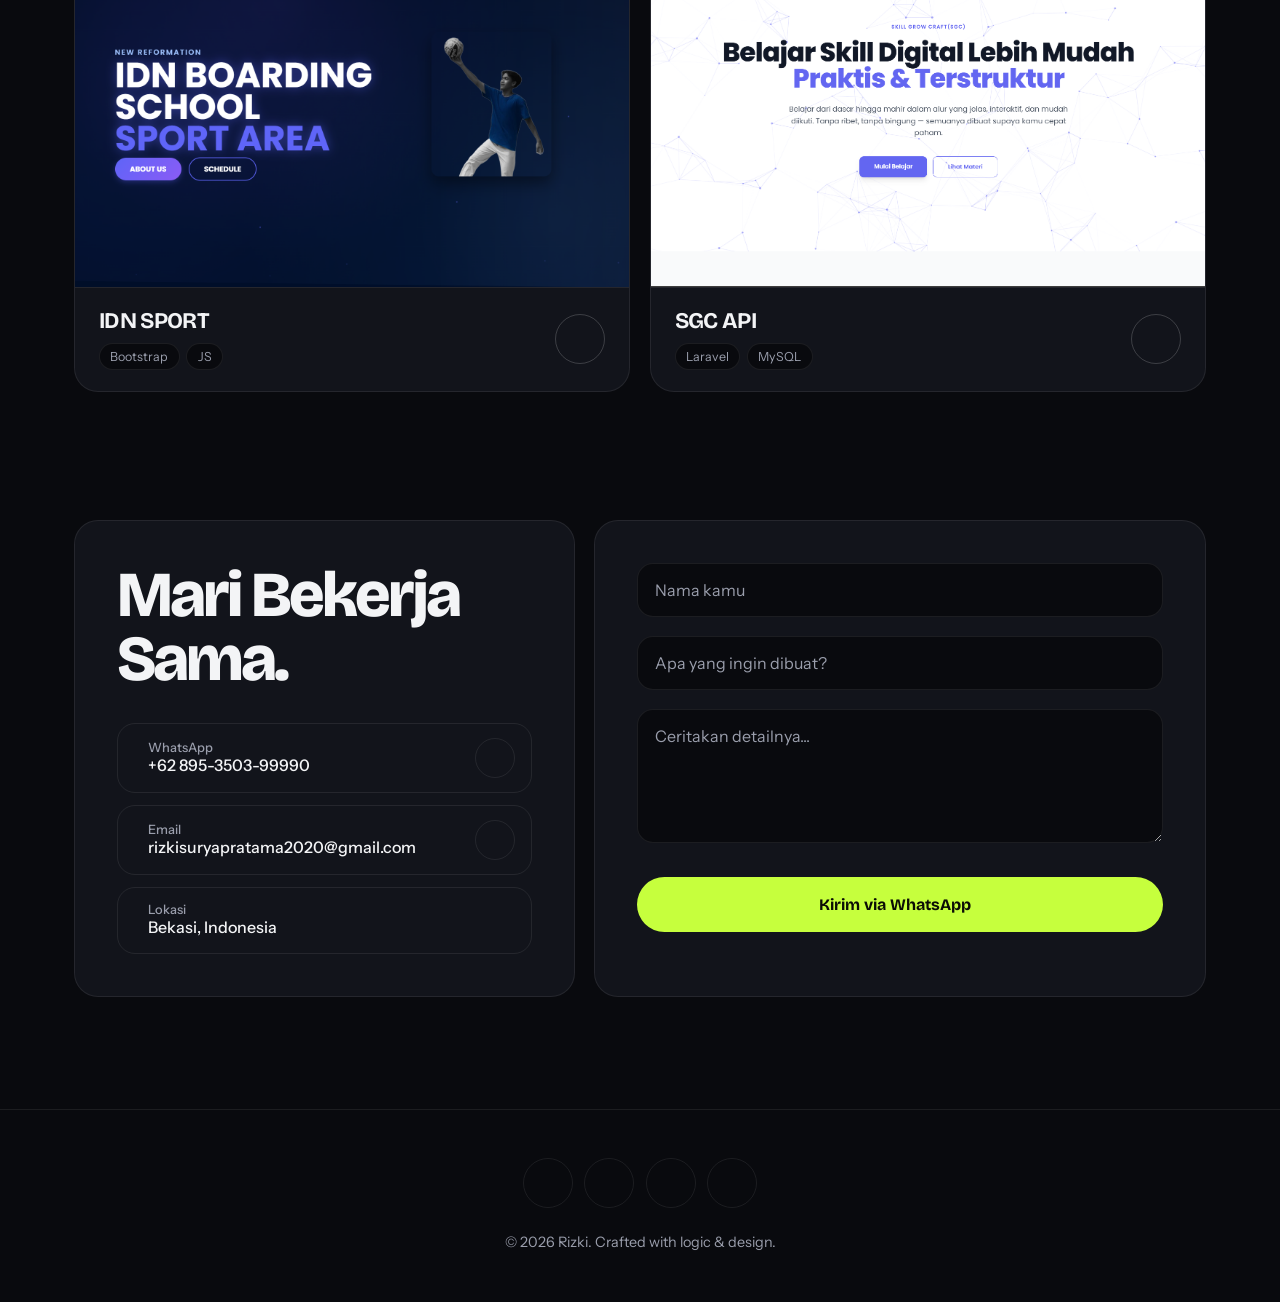
==== commit bff2393c: "Add education section to portfolio and update navigation links" ====
--- a/index.html
+++ b/index.html
@@ -35,7 +35,7 @@
 .loader-text .dot{color:var(--hl);animation-delay:.12s}
 @keyframes up{to{transform:none}}
 
-header{position:fixed;top:14px;left:0;right:0;margin:0 auto;width:min(92%,780px);z-index:100}
+header{position:fixed;top:14px;left:0;right:0;margin:0 auto;width:min(94%,860px);z-index:100}
 nav{display:flex;justify-content:space-between;align-items:center;gap:1rem;padding:.55rem .6rem .55rem 1.4rem;border:1px solid var(--bd);border-radius:100px;background:color-mix(in srgb,var(--bg) 80%,transparent);backdrop-filter:blur(14px);-webkit-backdrop-filter:blur(14px)}
 .logo{font-weight:800;font-size:1.25rem;letter-spacing:-.03em}.logo span{color:var(--hl)}
 .nav-links{display:flex;gap:.2rem}
@@ -100,6 +100,28 @@
 .zoom{display:block;width:100%;height:100%;background:none;border:0;padding:0;cursor:zoom-in}
 .zoom img{width:100%;height:100%;object-fit:cover;object-position:top;transition:transform .6s var(--ease)}
 @media(hover:hover){.zoom:hover img{transform:scale(1.05)}}
+.edu{position:relative;max-width:840px;padding-left:64px}
+.edu-line{position:absolute;left:19px;top:10px;bottom:10px;width:2px;background:var(--bd2);border-radius:2px;overflow:hidden}
+.edu-fill{display:block;width:100%;height:100%;background:linear-gradient(var(--hl),color-mix(in srgb,var(--hl) 15%,transparent));transform-origin:top;transform:scaleY(var(--p,0))}
+.edu ol{list-style:none;display:grid;gap:1.4rem}
+.edu-item{position:relative}
+.edu-node{position:absolute;left:-56px;top:2.1rem;width:24px;height:24px;border-radius:50%;background:var(--bg);border:2px solid var(--bd2);display:grid;place-items:center;transition:.5s var(--ease)}
+.edu-node::after{content:"";width:8px;height:8px;border-radius:50%;background:var(--bd2);transition:.5s}
+.edu-item.on .edu-node{border-color:var(--hl);box-shadow:0 0 0 6px var(--glow)}
+.edu-item.on .edu-node::after{background:var(--hl)}
+.edu-card{padding:2rem 2rem 2.4rem}
+.edu-year{display:inline-block;font:600 .85rem var(--fb);padding:.25rem .9rem;border-radius:100px;border:1px solid var(--bd2);margin-bottom:1rem}
+.edu-card h3{font-size:clamp(1.6rem,3.6vw,2.5rem);font-weight:800;letter-spacing:-.04em;line-height:1.05;max-width:85%;position:relative}
+.edu-card p{display:flex;align-items:center;gap:.5rem;color:var(--mu);margin-top:.8rem;position:relative}
+.edu-card p i{color:var(--hl);font-size:1.25rem}
+.ghost{position:absolute;right:-.4rem;bottom:-1.5rem;font:800 clamp(5rem,15vw,9.5rem)/1 var(--fd);letter-spacing:-.06em;color:transparent;-webkit-text-stroke:1px var(--bd2);pointer-events:none;user-select:none;transition:-webkit-text-stroke-color .4s,translate .6s var(--ease)}
+@media(hover:hover){.edu-card:hover .ghost{-webkit-text-stroke-color:var(--hl);translate:-12px -6px}}
+.live{display:inline-flex;align-items:center;gap:.5rem;margin-left:.5rem;font-size:.8rem;font-weight:600;color:var(--hl);padding:.28rem .85rem;border-radius:100px;background:var(--glow);vertical-align:top}
+:root.light .live{color:#3f5a00}
+.live::before{content:"";width:7px;height:7px;border-radius:50%;background:var(--hl);animation:pulse 1.6s infinite}
+.edu-item.current .edu-card::after{content:"";position:absolute;left:0;right:0;bottom:0;height:3px;background:linear-gradient(90deg,transparent,var(--hl),transparent) no-repeat;background-size:45% 100%;animation:sweep 2.6s linear infinite}
+@keyframes sweep{from{background-position:-60% 0}to{background-position:170% 0}}
+@media(max-width:600px){.edu{padding-left:46px}.edu-line{left:11px}.edu-node{left:-46px}.edu-card{padding:1.6rem 1.4rem 2.2rem}.edu-card h3{max-width:100%}}
 .certs{display:grid;grid-template-columns:repeat(auto-fill,minmax(min(100%,220px),1fr));gap:1rem}
 .cert{aspect-ratio:4/3}
 
@@ -178,6 +200,7 @@
     <a href="#home" class="logo">Rizki<span>.</span></a>
     <ul class="nav-links" id="nav-links">
       <li><a href="#about" class="nav-link lang" data-id="Tentang" data-en="About">Tentang</a></li>
+      <li><a href="#education" class="nav-link lang" data-id="Pendidikan" data-en="Education">Pendidikan</a></li>
       <li><a href="#certificates" class="nav-link lang" data-id="Sertifikat" data-en="Certs">Sertifikat</a></li>
       <li><a href="#portfolio" class="nav-link lang" data-id="Karya" data-en="Work">Karya</a></li>
       <li><a href="#contact" class="nav-link lang" data-id="Kontak" data-en="Contact">Kontak</a></li>
@@ -218,6 +241,33 @@
       <div class="b b-stat card rv d1"><div class="stat-num">45+</div><div class="stat-label lang" data-id="Proyek Selesai" data-en="Projects Done">Proyek Selesai</div></div>
       <div class="b b-stat card rv d1"><div class="stat-num">3+</div><div class="stat-label lang" data-id="Klien Bisnis" data-en="Biz Clients">Klien Bisnis</div></div>
       <div class="b b-skill card rv d2"><h3 class="lang" data-id="Tech Stack" data-en="Tech Stack">Tech Stack</h3><div class="tags" id="tags"></div></div>
+    </div>
+  </section>
+
+  <section id="education" class="section container">
+    <div class="sec-head rv"><h2 class="sec-title lang" data-id="Pendidikan" data-en="Education">Pendidikan</h2></div>
+    <div class="edu" id="edu">
+      <span class="edu-line" aria-hidden="true"><span class="edu-fill"></span></span>
+      <ol>
+        <li class="edu-item rv">
+          <span class="edu-node" aria-hidden="true"></span>
+          <article class="edu-card card">
+            <span class="edu-year">2023 — 2025</span>
+            <h3>SMP Bina Qurani IBS</h3>
+            <p><i class="uil uil-brackets-curly"></i>Software Developer &amp; UI/UX Designer</p>
+            <span class="ghost" aria-hidden="true">2023</span>
+          </article>
+        </li>
+        <li class="edu-item current rv d1">
+          <span class="edu-node" aria-hidden="true"></span>
+          <article class="edu-card card">
+            <span class="edu-year">2025 —</span><span class="live lang" data-id="Sedang berjalan" data-en="Ongoing">Sedang berjalan</span>
+            <h3>SMK IDN IBS</h3>
+            <p><i class="uil uil-brackets-curly"></i>Software Developer</p>
+            <span class="ghost" aria-hidden="true">2025</span>
+          </article>
+        </li>
+      </ol>
     </div>
   </section>
 
@@ -309,10 +359,12 @@
 raf=requestAnimationFrame(()=>{const r=c.getBoundingClientRect();c.style.setProperty('--mx',e.clientX-r.left+'px');c.style.setProperty('--my',e.clientY-r.top+'px')})},{passive:true})}
 
 /* Scroll: nav aktif + tombol ke atas */
-const links=$$('.nav-link'),ids=['about','certificates','portfolio','contact'],topBtn=$('#top');let tick=false;
+const links=$$('.nav-link'),ids=['about','education','certificates','portfolio','contact'],topBtn=$('#top');let tick=false;
 const onScroll=()=>{tick=false;const y=scrollY,ref=y+innerHeight*.35,bottom=innerHeight+y>=document.documentElement.scrollHeight-6;
 let cur='';ids.forEach(id=>{if($('#'+id).offsetTop<=ref)cur=id});if(bottom)cur='contact';
-links.forEach(l=>l.classList.toggle('active',l.getAttribute('href')==='#'+cur));topBtn.classList.toggle('show',y>700)};
+links.forEach(l=>l.classList.toggle('active',l.getAttribute('href')==='#'+cur));topBtn.classList.toggle('show',y>700);
+const ed=$('#edu'),er=ed.getBoundingClientRect(),h=innerHeight*.65;ed.style.setProperty('--p',Math.min(1,Math.max(0,(h-er.top)/er.height)));
+$$('.edu-item').forEach(i=>i.classList.toggle('on',i.getBoundingClientRect().top<h))};
 addEventListener('scroll',()=>{if(!tick){tick=true;requestAnimationFrame(onScroll)}},{passive:true});onScroll();
 topBtn.addEventListener('click',()=>scrollTo({top:0,behavior:'smooth'}));
 
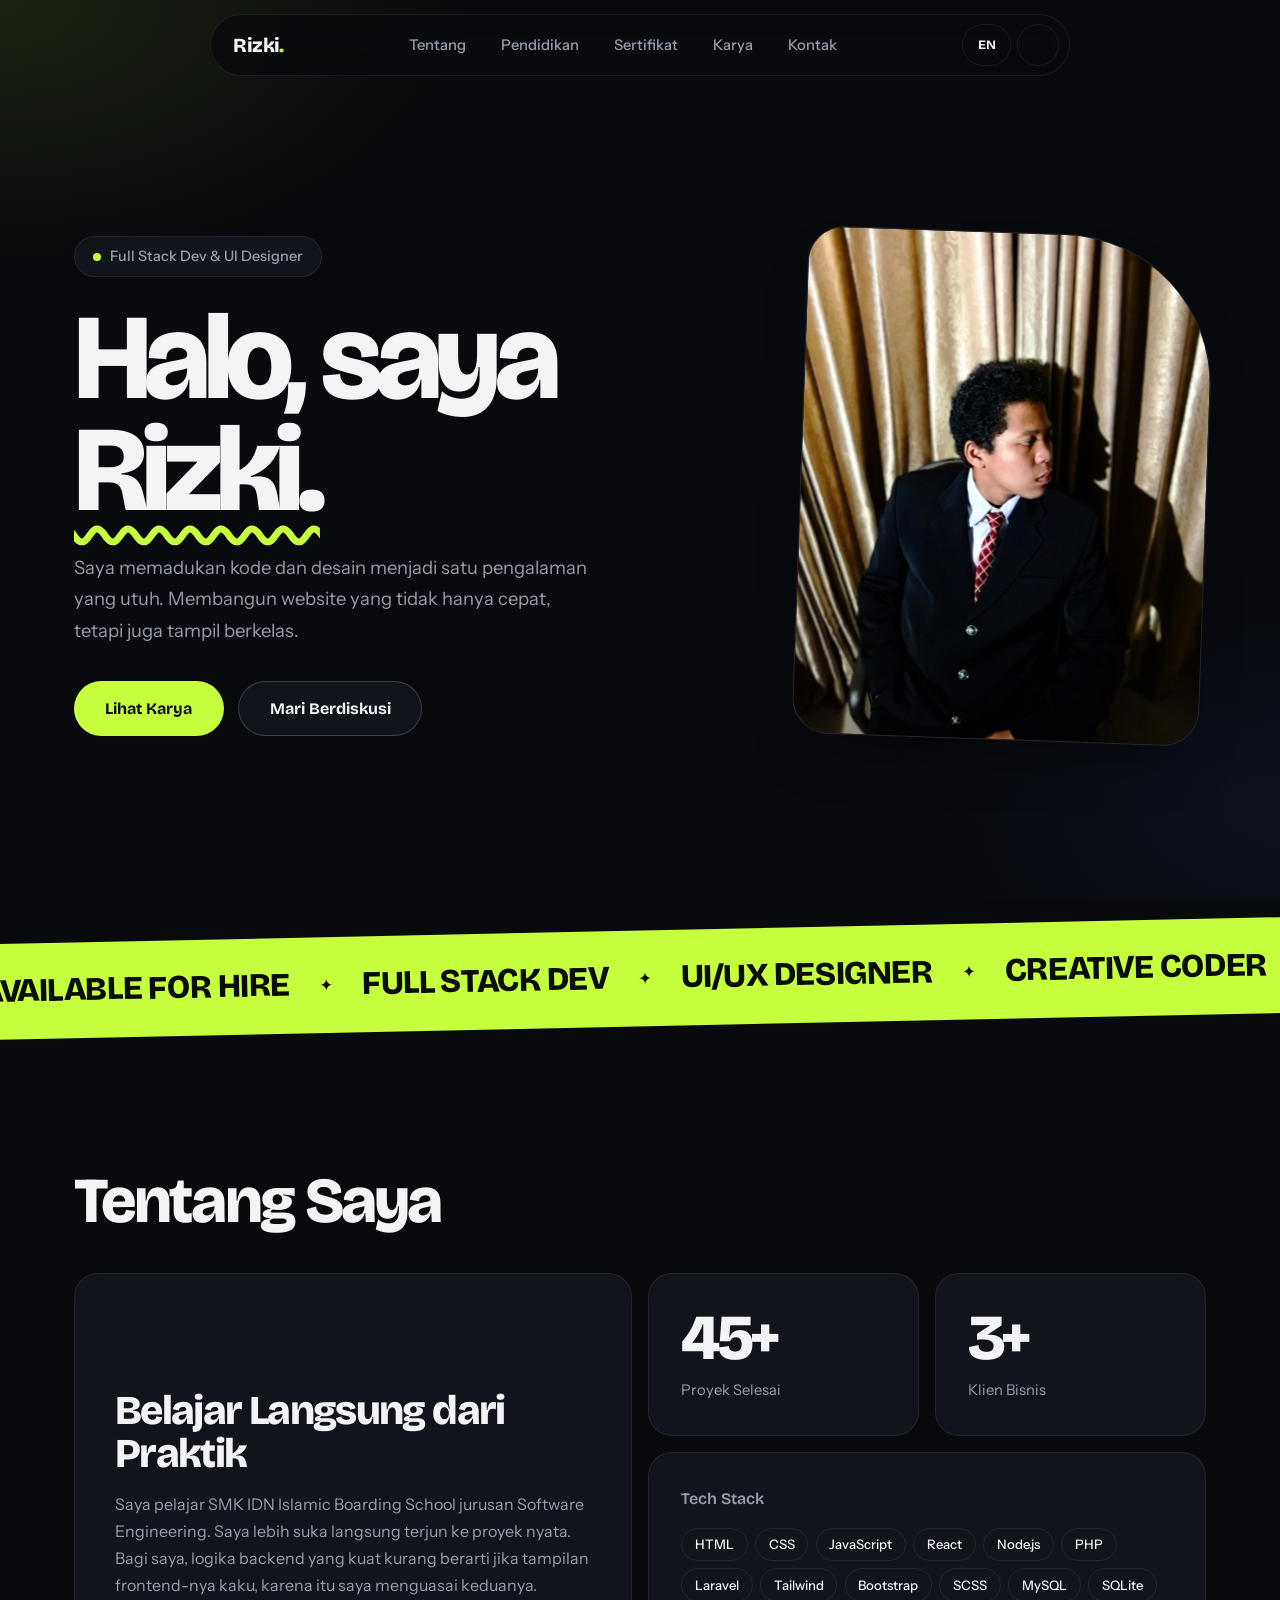
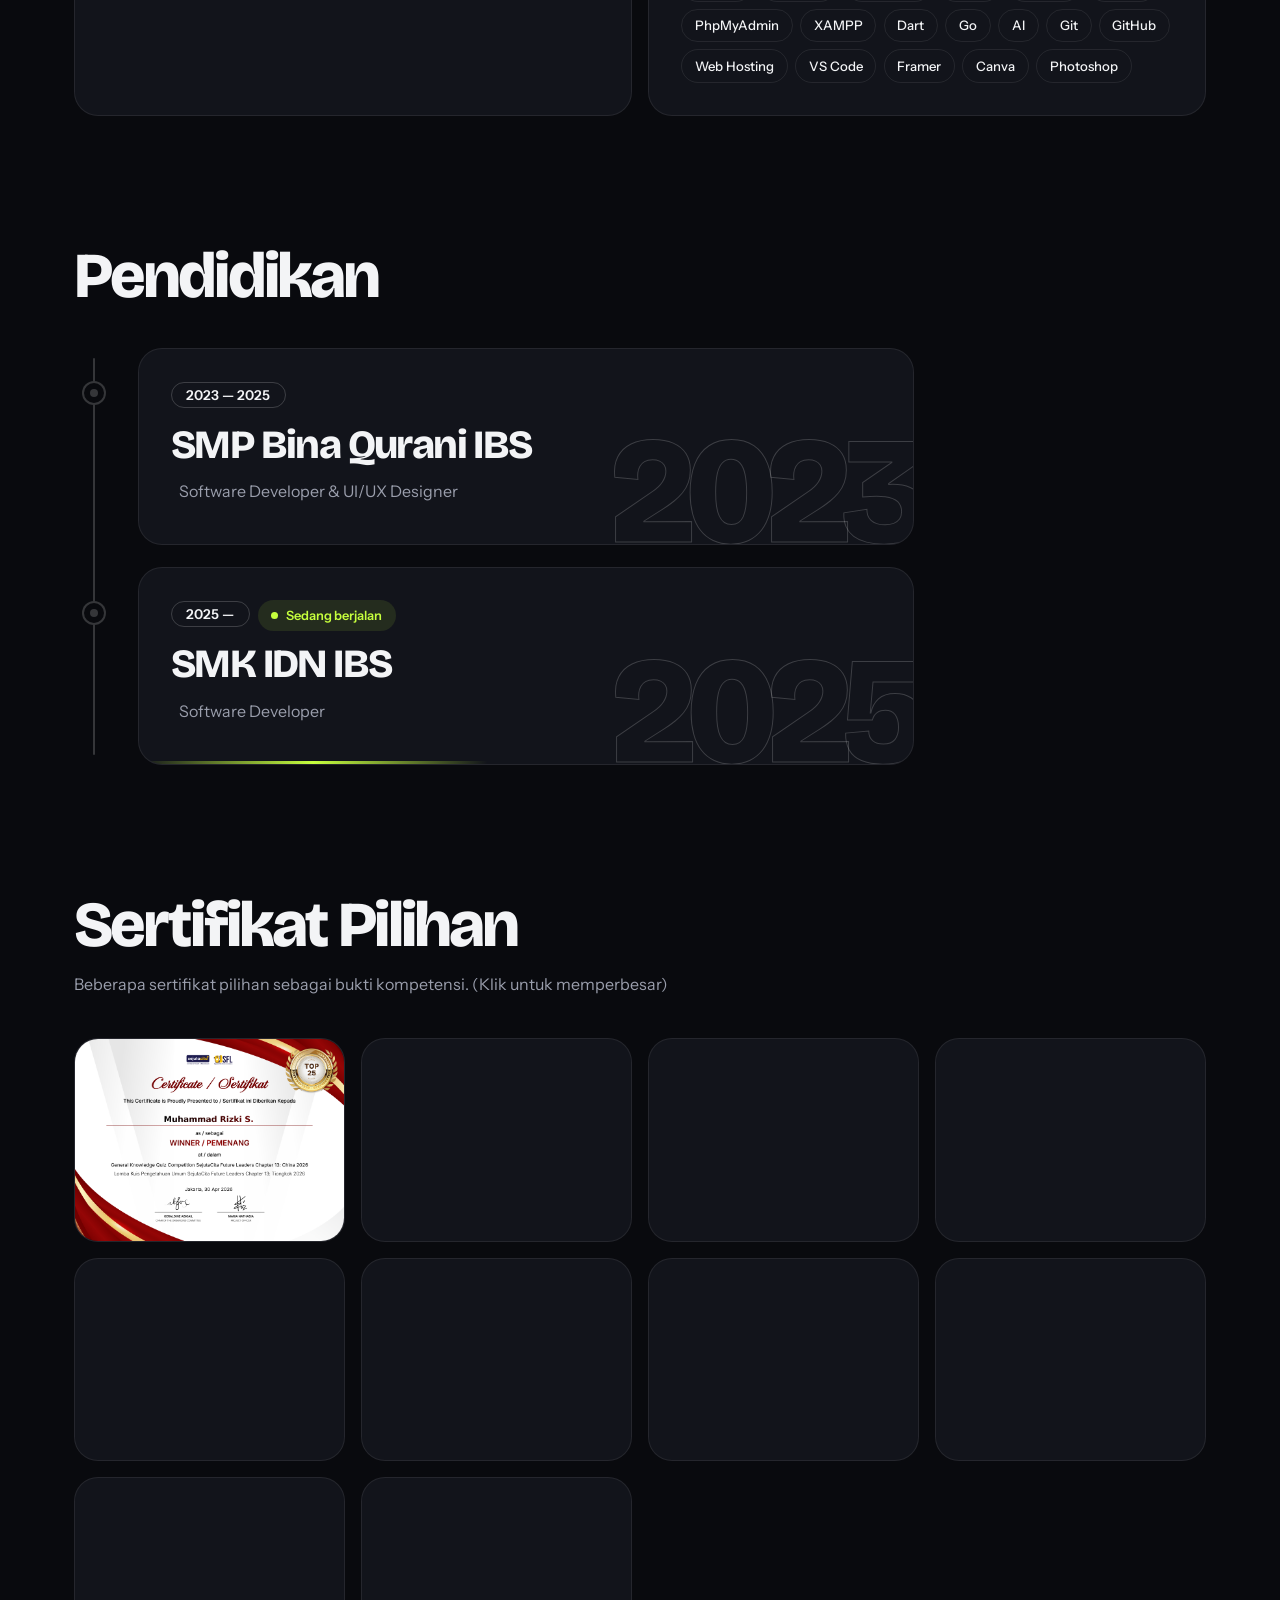
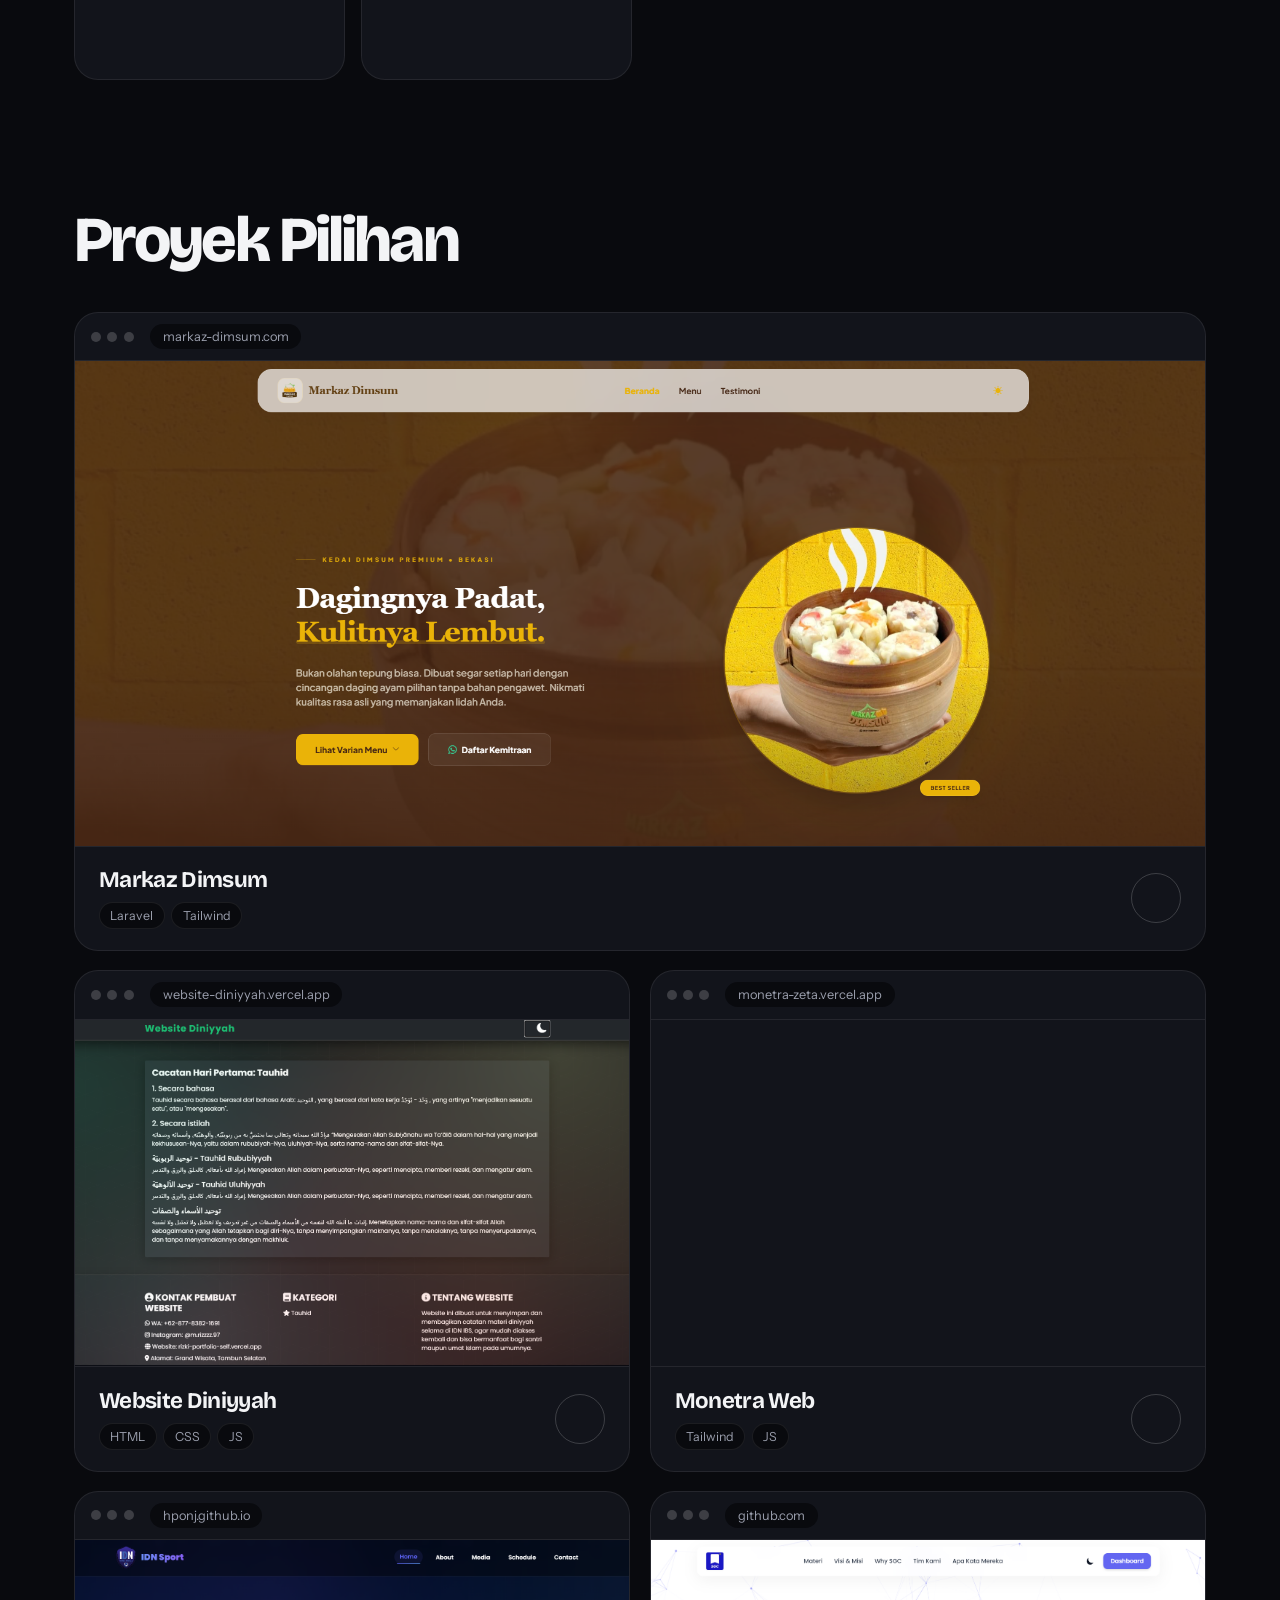
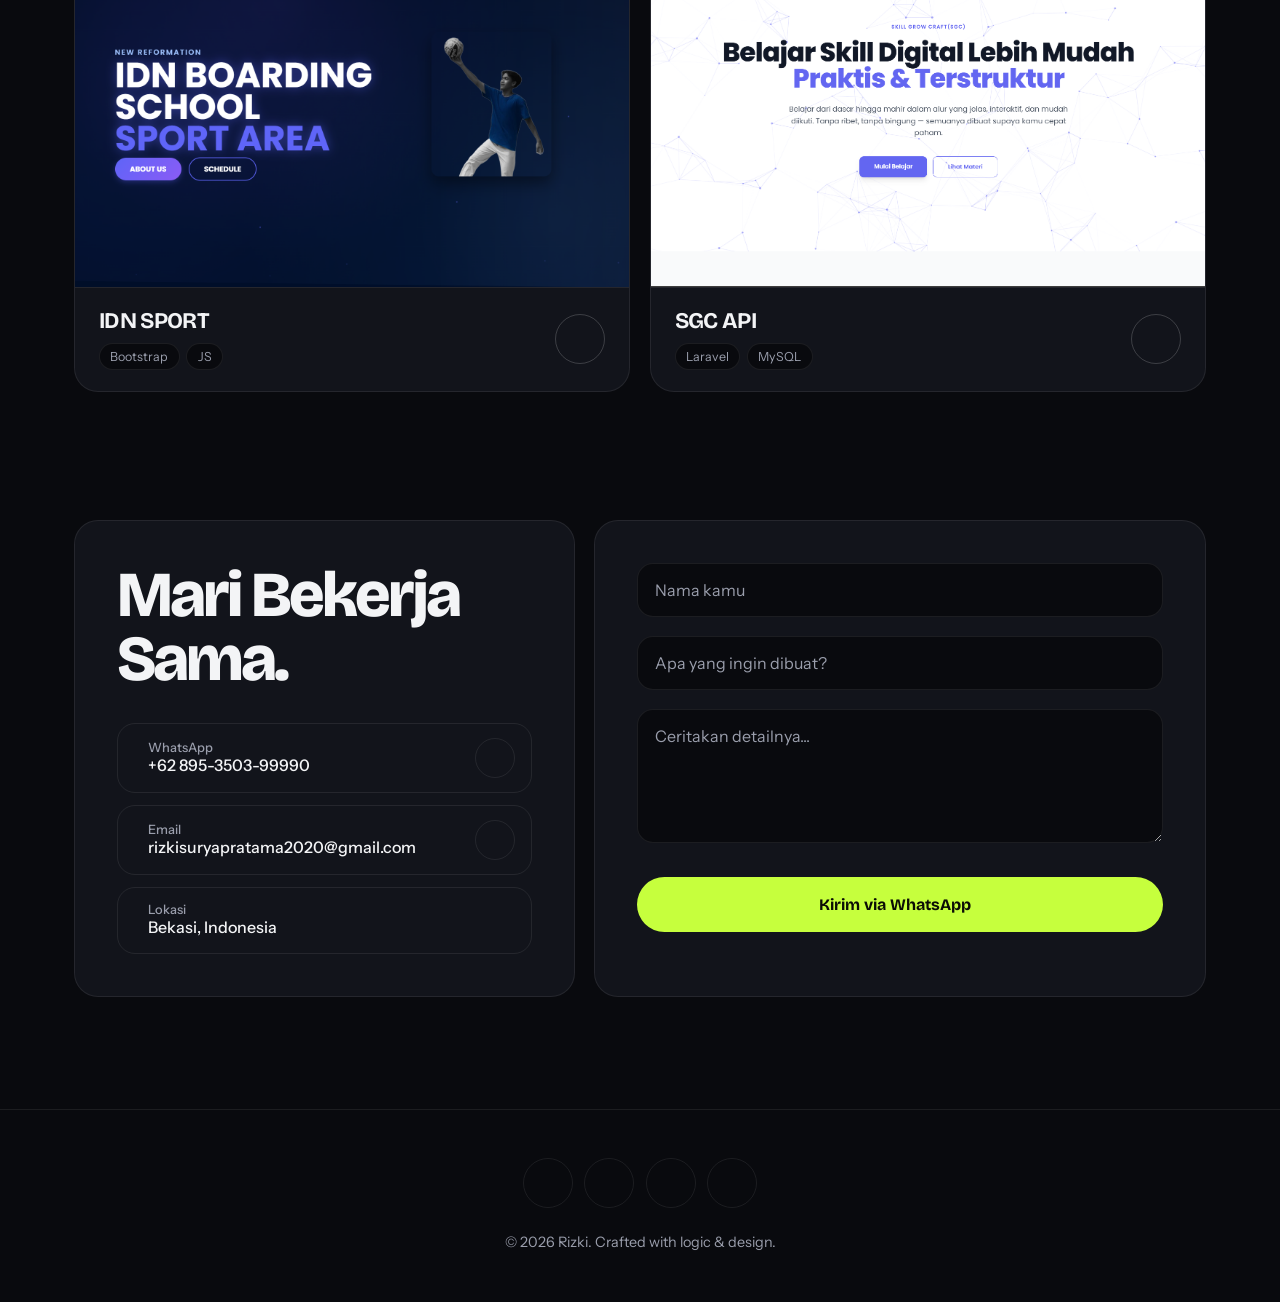
==== commit e546b55b: "Refactor code structure for improved readability and maintainability" ====
--- a/index.html
+++ b/index.html
@@ -1,414 +1,1579 @@
 <!DOCTYPE html>
 <html lang="id">
+
 <head>
-<meta charset="UTF-8">
-<meta name="viewport" content="width=device-width, initial-scale=1.0">
-<title>Rizki - Creative Developer</title>
-<link rel="shortcut icon" href="assets/img/logo.png" type="image/x-icon">
-<link rel="preconnect" href="https://fonts.googleapis.com">
-<link rel="preconnect" href="https://fonts.gstatic.com" crossorigin>
-<link rel="stylesheet" href="https://fonts.googleapis.com/css2?family=Bricolage+Grotesque:opsz,wght@12..96,500;12..96,700;12..96,800&family=Instrument+Sans:wght@400;500;600&display=swap">
-<link rel="stylesheet" href="https://unicons.iconscout.com/release/v4.0.0/css/line.css">
-<script>try{if(localStorage.getItem('theme')==='light')document.documentElement.classList.add('light')}catch(e){}</script>
-<style>
-:root{--bg:#090a0e;--card:#12141b;--hover:#181b24;--tx:#f3f4f6;--mu:#9a9eac;--bd:rgba(255,255,255,.08);--bd2:rgba(255,255,255,.18);
---ac:#c6ff3d;--on-ac:#0b0d05;--hl:#c6ff3d;--glow:rgba(198,255,61,.1);
---fd:'Bricolage Grotesque',system-ui,sans-serif;--fb:'Instrument Sans',system-ui,sans-serif;--ease:cubic-bezier(.2,.9,.2,1);--r:24px}
-:root.light{--bg:#f5f4f0;--card:#fff;--hover:#faf9f6;--tx:#101010;--mu:#5f6270;--bd:rgba(0,0,0,.09);--bd2:rgba(0,0,0,.22);--ac:#111;--on-ac:#fff;--hl:#a6e000;--glow:rgba(120,160,0,.1)}
-*{margin:0;padding:0;box-sizing:border-box}
-html{scroll-behavior:smooth;scroll-padding-top:96px;overflow-x:clip}
-body{font:400 1rem/1.7 var(--fb);background:var(--bg);color:var(--tx);overflow-x:clip;transition:background .3s,color .3s}
-body::before{content:"";position:fixed;inset:0;z-index:-1;pointer-events:none;background:radial-gradient(55vw 45vh at 0 0,var(--glow),transparent 70%),radial-gradient(45vw 40vh at 100% 90%,rgba(80,140,255,.07),transparent 70%)}
-h1,h2,h3,.logo,.stat-num,.btn,.marquee-text{font-family:var(--fd)}
-a{color:inherit;text-decoration:none}ul{list-style:none}img{max-width:100%;display:block}button{font:inherit;color:inherit}
-:focus-visible{outline:2px solid var(--hl);outline-offset:3px;border-radius:8px}
-.container{max-width:1180px;margin:0 auto;padding:0 1.5rem}
-.section{padding:7rem 1.5rem 1rem}
-.sec-head{margin-bottom:2.5rem;max-width:640px}
-.sec-title{font-size:clamp(2.4rem,5.5vw,4rem);font-weight:800;letter-spacing:-.045em;line-height:1}
-.sec-sub{color:var(--mu);margin-top:.9rem}
-
-#preloader{position:fixed;inset:0;background:var(--bg);display:grid;place-items:center;z-index:10000;transition:opacity .5s,visibility .5s}
-#preloader.done{opacity:0;visibility:hidden;pointer-events:none}
-.loader-text{font:800 3rem var(--fd);display:flex;overflow:hidden}
-.loader-text span{display:inline-block;transform:translateY(100%);animation:up .7s var(--ease) forwards}
-.loader-text .dot{color:var(--hl);animation-delay:.12s}
-@keyframes up{to{transform:none}}
-
-header{position:fixed;top:14px;left:0;right:0;margin:0 auto;width:min(94%,860px);z-index:100}
-nav{display:flex;justify-content:space-between;align-items:center;gap:1rem;padding:.55rem .6rem .55rem 1.4rem;border:1px solid var(--bd);border-radius:100px;background:color-mix(in srgb,var(--bg) 80%,transparent);backdrop-filter:blur(14px);-webkit-backdrop-filter:blur(14px)}
-.logo{font-weight:800;font-size:1.25rem;letter-spacing:-.03em}.logo span{color:var(--hl)}
-.nav-links{display:flex;gap:.2rem}
-.nav-link{font-size:.92rem;font-weight:500;color:var(--mu);padding:.5rem 1rem;border-radius:100px;transition:background .25s,color .25s}
-.nav-link:hover{color:var(--tx)}
-.nav-link.active{background:var(--tx);color:var(--bg)}
-.controls{display:flex;gap:.4rem}
-.ibtn{min-width:42px;height:42px;display:inline-grid;place-items:center;background:transparent;border:1px solid var(--bd);border-radius:100px;cursor:pointer;font-size:1.2rem;transition:background .2s,border-color .2s}
-.ibtn:hover{background:var(--hover);border-color:var(--bd2)}
-.ibtn.txt{font:700 .8rem var(--fd);padding:0 .9rem}
-.menu-toggle{display:none}
-@media(max-width:768px){
-.menu-toggle{display:inline-grid}
-.nav-links{position:absolute;top:calc(100% + 8px);left:0;right:0;flex-direction:column;gap:.15rem;padding:.7rem;background:var(--card);border:1px solid var(--bd);border-radius:24px;opacity:0;visibility:hidden;translate:0 -8px;transition:.3s var(--ease)}
-.nav-links.open{opacity:1;visibility:visible;translate:0 0}
-.nav-link{font-size:1.1rem;padding:.9rem 1.1rem}}
-
-.btn{display:inline-flex;align-items:center;justify-content:center;gap:.6rem;min-height:52px;padding:.8rem 1.9rem;border-radius:100px;font-weight:700;font-size:1rem;border:1px solid transparent;cursor:pointer;transition:transform .25s var(--ease),box-shadow .25s,background .25s,border-color .25s}
-.btn:active{transform:scale(.97)}
-.btn-primary{background:var(--ac);color:var(--on-ac)}
-.btn-outline{background:var(--card);border-color:var(--bd2)}
-@media(hover:hover){.btn-primary:hover{transform:translateY(-2px);box-shadow:0 10px 28px -8px var(--ac)}.btn-outline:hover{transform:translateY(-2px);background:var(--hover)}}
-
-.hero{display:grid;grid-template-columns:1.25fr .75fr;gap:3rem;align-items:center;min-height:100svh;padding:7.5rem 1.5rem 3rem}
-.badge{display:inline-flex;align-items:center;gap:.6rem;padding:.45rem 1.1rem;border:1px solid var(--bd);background:var(--card);border-radius:100px;font-size:.9rem;font-weight:500;color:var(--mu);margin-bottom:1.6rem}
-.badge::before{content:"";width:8px;height:8px;border-radius:50%;background:var(--hl);animation:pulse 2s infinite}
-@keyframes pulse{50%{box-shadow:0 0 0 6px transparent;opacity:.6}0%{box-shadow:0 0 0 0 var(--glow)}}
-.hero-title{font-size:clamp(3.4rem,9.5vw,7.6rem);font-weight:800;line-height:.92;letter-spacing:-.055em;margin-bottom:1.6rem}
-.name{text-decoration:underline wavy var(--hl);text-decoration-thickness:.06em;text-underline-offset:.14em}
-.hero-desc{font-size:1.15rem;color:var(--mu);max-width:520px;margin-bottom:2.2rem}
-.hero-btns{display:flex;gap:.9rem;flex-wrap:wrap}
-.portrait{position:relative;aspect-ratio:4/5;border-radius:36px 150px 36px 36px;overflow:hidden;border:1px solid var(--bd);background:var(--card);rotate:2deg;box-shadow:0 30px 60px -30px rgba(0,0,0,.6)}
-.portrait img{width:100%;height:100%;object-fit:cover}
-@media(max-width:900px){.hero{grid-template-columns:1fr;min-height:auto;padding-top:7rem}.portrait{max-width:340px;order:-1;border-radius:28px 100px 28px 28px}}
-
-.mq-wrap{overflow:hidden;padding:2rem 0}
-.marquee-wrapper{background:#c6ff3d;color:#0b0d05;transform:rotate(-1.2deg) scale(1.03);padding:1.2rem 0;overflow:hidden}
-.marquee-content{display:flex;width:max-content;animation:scroll 32s linear infinite}
-.marquee-text{display:flex;align-items:center;gap:1.8rem;padding-right:1.8rem;font-weight:800;font-size:2rem;letter-spacing:-.03em;white-space:nowrap}
-.marquee-text i{font-style:normal;font-size:1rem}
-@keyframes scroll{to{transform:translateX(-50%)}}
-
-.card{position:relative;background:var(--card);border:1px solid var(--bd);border-radius:var(--r);overflow:hidden;transition:transform .4s var(--ease),border-color .3s}
-.card::before{content:"";position:absolute;inset:0;pointer-events:none;opacity:0;transition:opacity .3s;background:radial-gradient(360px circle at var(--mx,50%) var(--my,0),var(--glow),transparent 60%)}
-@media(hover:hover){.card:hover{transform:translateY(-4px);border-color:var(--bd2)}.card:hover::before{opacity:1}}
-
-.bento{display:grid;grid-template-columns:repeat(4,1fr);gap:1rem}
-.b{padding:2rem}
-.b-about{grid-column:span 2;grid-row:span 2;display:flex;flex-direction:column;justify-content:center;padding:2.5rem}
-.b-about h3{font-size:clamp(1.9rem,3.2vw,2.6rem);font-weight:800;line-height:1.05;letter-spacing:-.04em;margin-bottom:1rem}
-.b-about p{color:var(--mu)}
-.b-stat{display:flex;flex-direction:column;justify-content:center}
-.stat-num{font-size:clamp(3rem,5vw,4.4rem);font-weight:800;letter-spacing:-.06em;line-height:1}
-.stat-label{color:var(--mu);font-size:.92rem;margin-top:.5rem}
-.b-skill{grid-column:span 2}
-.b-skill h3{font-size:1rem;font-weight:600;color:var(--mu);margin-bottom:1rem}
-.tags{display:flex;flex-wrap:wrap;gap:.45rem}
-.tag{padding:.28rem .8rem;border:1px solid var(--bd);border-radius:100px;font-size:.82rem;font-weight:500;transition:.2s}
-@media(hover:hover){.tag:hover{background:var(--tx);color:var(--bg)}}
-@media(max-width:900px){.bento{grid-template-columns:1fr 1fr}.b-about,.b-skill{grid-column:span 2}.b-about{grid-row:auto}}
-
-.zoom{display:block;width:100%;height:100%;background:none;border:0;padding:0;cursor:zoom-in}
-.zoom img{width:100%;height:100%;object-fit:cover;object-position:top;transition:transform .6s var(--ease)}
-@media(hover:hover){.zoom:hover img{transform:scale(1.05)}}
-.edu{position:relative;max-width:840px;padding-left:64px}
-.edu-line{position:absolute;left:19px;top:10px;bottom:10px;width:2px;background:var(--bd2);border-radius:2px;overflow:hidden}
-.edu-fill{display:block;width:100%;height:100%;background:linear-gradient(var(--hl),color-mix(in srgb,var(--hl) 15%,transparent));transform-origin:top;transform:scaleY(var(--p,0))}
-.edu ol{list-style:none;display:grid;gap:1.4rem}
-.edu-item{position:relative}
-.edu-node{position:absolute;left:-56px;top:2.1rem;width:24px;height:24px;border-radius:50%;background:var(--bg);border:2px solid var(--bd2);display:grid;place-items:center;transition:.5s var(--ease)}
-.edu-node::after{content:"";width:8px;height:8px;border-radius:50%;background:var(--bd2);transition:.5s}
-.edu-item.on .edu-node{border-color:var(--hl);box-shadow:0 0 0 6px var(--glow)}
-.edu-item.on .edu-node::after{background:var(--hl)}
-.edu-card{padding:2rem 2rem 2.4rem}
-.edu-year{display:inline-block;font:600 .85rem var(--fb);padding:.25rem .9rem;border-radius:100px;border:1px solid var(--bd2);margin-bottom:1rem}
-.edu-card h3{font-size:clamp(1.6rem,3.6vw,2.5rem);font-weight:800;letter-spacing:-.04em;line-height:1.05;max-width:85%;position:relative}
-.edu-card p{display:flex;align-items:center;gap:.5rem;color:var(--mu);margin-top:.8rem;position:relative}
-.edu-card p i{color:var(--hl);font-size:1.25rem}
-.ghost{position:absolute;right:-.4rem;bottom:-1.5rem;font:800 clamp(5rem,15vw,9.5rem)/1 var(--fd);letter-spacing:-.06em;color:transparent;-webkit-text-stroke:1px var(--bd2);pointer-events:none;user-select:none;transition:-webkit-text-stroke-color .4s,translate .6s var(--ease)}
-@media(hover:hover){.edu-card:hover .ghost{-webkit-text-stroke-color:var(--hl);translate:-12px -6px}}
-.live{display:inline-flex;align-items:center;gap:.5rem;margin-left:.5rem;font-size:.8rem;font-weight:600;color:var(--hl);padding:.28rem .85rem;border-radius:100px;background:var(--glow);vertical-align:top}
-:root.light .live{color:#3f5a00}
-.live::before{content:"";width:7px;height:7px;border-radius:50%;background:var(--hl);animation:pulse 1.6s infinite}
-.edu-item.current .edu-card::after{content:"";position:absolute;left:0;right:0;bottom:0;height:3px;background:linear-gradient(90deg,transparent,var(--hl),transparent) no-repeat;background-size:45% 100%;animation:sweep 2.6s linear infinite}
-@keyframes sweep{from{background-position:-60% 0}to{background-position:170% 0}}
-@media(max-width:600px){.edu{padding-left:46px}.edu-line{left:11px}.edu-node{left:-46px}.edu-card{padding:1.6rem 1.4rem 2.2rem}.edu-card h3{max-width:100%}}
-.certs{display:grid;grid-template-columns:repeat(auto-fill,minmax(min(100%,220px),1fr));gap:1rem}
-.cert{aspect-ratio:4/3}
-
-.works{display:grid;grid-template-columns:1fr 1fr;gap:1.2rem}
-.work:first-child{grid-column:span 2}
-.bar{display:flex;align-items:center;gap:.4rem;padding:.7rem 1rem;border-bottom:1px solid var(--bd);font-size:.8rem;color:var(--mu)}
-.bar i{width:10px;height:10px;border-radius:50%;background:var(--bd2)}
-.bar span{margin-left:.6rem;padding:.1rem .8rem;border-radius:100px;background:var(--bg);overflow:hidden;text-overflow:ellipsis;white-space:nowrap}
-.shot{aspect-ratio:16/10}
-.work:first-child .shot{aspect-ratio:21/9}
-.winfo{display:flex;justify-content:space-between;align-items:center;gap:1rem;padding:1.3rem 1.5rem;border-top:1px solid var(--bd)}
-.winfo h3{font-size:1.4rem;font-weight:700;letter-spacing:-.03em;line-height:1.2}
-.wtech{display:flex;flex-wrap:wrap;gap:.4rem;margin-top:.5rem}
-.wtech span{font-size:.78rem;padding:.12rem .65rem;border-radius:100px;background:var(--bg);border:1px solid var(--bd);color:var(--mu)}
-.go{flex:none;width:50px;height:50px;display:grid;place-items:center;border-radius:50%;border:1px solid var(--bd2);font-size:1.3rem;transition:.3s var(--ease)}
-@media(hover:hover){.go:hover{background:var(--ac);color:var(--on-ac);border-color:var(--ac);rotate:45deg}}
-@media(max-width:760px){.works{grid-template-columns:1fr}.work:first-child{grid-column:auto}.work:first-child .shot{aspect-ratio:16/10}}
-
-.contact{display:grid;grid-template-columns:.9fr 1.1fr;gap:1.2rem}
-.c-box{padding:clamp(1.6rem,4vw,2.6rem)}
-.c-box:hover{transform:none}
-.rows{margin-top:2rem;display:grid;gap:.7rem}
-.row{display:flex;align-items:center;gap:.9rem;padding:.9rem 1rem;border:1px solid var(--bd);border-radius:18px;transition:border-color .2s,background .2s}
-a.row:hover{border-color:var(--bd2);background:var(--hover)}
-.row>i{font-size:1.4rem;color:var(--hl)}
-.row div{flex:1;min-width:0}
-.row h4{font:500 .8rem var(--fb);color:var(--mu)}
-.row p{font-weight:500;overflow-wrap:anywhere;line-height:1.35}
-.copy{flex:none;width:40px;height:40px;display:grid;place-items:center;border-radius:50%;border:1px solid var(--bd);background:transparent;cursor:pointer;transition:.2s}
-.copy:hover{background:var(--hover);border-color:var(--bd2)}
-.copy.ok{background:var(--hl);color:#0b0d05;border-color:var(--hl)}
-.field{margin-bottom:1.2rem}
-.field input,.field textarea{width:100%;background:var(--bg);border:1px solid var(--bd);border-radius:16px;padding:1rem 1.1rem;color:var(--tx);font:1rem var(--fb);outline:none;resize:vertical;transition:border-color .2s,box-shadow .2s}
-.field input:focus,.field textarea:focus{border-color:var(--hl);box-shadow:0 0 0 4px var(--glow)}
-.field ::placeholder{color:var(--mu);opacity:1}
-#wa-form .btn{width:100%;margin-top:.4rem}
-@media(max-width:860px){.contact{grid-template-columns:1fr}}
-
-footer{border-top:1px solid var(--bd);padding:3rem 0;margin-top:6rem;text-align:center}
-.social{display:flex;justify-content:center;gap:.7rem;margin-bottom:1.4rem}
-.social a{width:50px;height:50px;display:grid;place-items:center;border:1px solid var(--bd);border-radius:50%;color:var(--mu);font-size:1.3rem;transition:.3s var(--ease)}
-@media(hover:hover){.social a:hover{background:var(--ac);color:var(--on-ac);border-color:var(--ac);transform:translateY(-4px)}}
-footer p{color:var(--mu);font-size:.9rem}
-.top{position:fixed;right:20px;bottom:20px;z-index:90;width:48px;height:48px;border-radius:50%;border:1px solid var(--bd2);background:var(--card);cursor:pointer;display:grid;place-items:center;font-size:1.3rem;opacity:0;visibility:hidden;translate:0 10px;transition:.3s var(--ease)}
-.top.show{opacity:1;visibility:visible;translate:0 0}
-
-.lb{position:fixed;inset:0;z-index:2000;display:grid;place-items:center;padding:4vh 4vw;background:rgba(0,0,0,.92);opacity:0;visibility:hidden;transition:opacity .3s,visibility .3s}
-.lb.show{opacity:1;visibility:visible}
-.lb img{max-width:100%;max-height:86vh;object-fit:contain;border-radius:12px}
-.lb-btn{position:absolute;width:48px;height:48px;border:0;border-radius:50%;background:rgba(255,255,255,.12);color:#fff;font-size:1.6rem;cursor:pointer;display:grid;place-items:center;transition:background .2s}
-.lb-btn:hover{background:#c6ff3d;color:#000}
-.lb-close{top:18px;right:18px}.lb-prev{left:16px;top:50%;translate:0 -50%}.lb-next{right:16px;top:50%;translate:0 -50%}
-.lb-n{position:absolute;bottom:16px;left:0;right:0;text-align:center;color:#bbb;font-size:.9rem}
-.lb.single .lb-prev,.lb.single .lb-next,.lb.single .lb-n{display:none}
-
-.rv{opacity:0;translate:0 24px;transition:opacity .7s var(--ease),translate .7s var(--ease),transform .4s var(--ease),border-color .3s}
-.rv.in{opacity:1;translate:0 0}
-.d1{transition-delay:.08s,.08s,0s,0s}.d2{transition-delay:.16s,.16s,0s,0s}
-@media(prefers-reduced-motion:reduce){*,*::before,*::after{animation:none!important;transition:none!important}html{scroll-behavior:auto}.rv{opacity:1;translate:none}}
-</style>
+    <meta charset="UTF-8">
+    <meta name="viewport" content="width=device-width, initial-scale=1.0">
+    <title>Rizki - Creative Developer</title>
+    <link rel="shortcut icon" href="assets/img/logo.png" type="image/x-icon">
+    <link rel="preconnect" href="https://fonts.googleapis.com">
+    <link rel="preconnect" href="https://fonts.gstatic.com" crossorigin>
+    <link rel="stylesheet"
+        href="https://fonts.googleapis.com/css2?family=Bricolage+Grotesque:opsz,wght@12..96,500;12..96,700;12..96,800&family=Instrument+Sans:wght@400;500;600&display=swap">
+    <link rel="stylesheet" href="https://unicons.iconscout.com/release/v4.0.0/css/line.css">
+    <script>try { if (localStorage.getItem('theme') === 'light') document.documentElement.classList.add('light') } catch (e) { }</script>
+    <style>
+        :root {
+            --bg: #090a0e;
+            --card: #12141b;
+            --hover: #181b24;
+            --tx: #f3f4f6;
+            --mu: #9a9eac;
+            --bd: rgba(255, 255, 255, .08);
+            --bd2: rgba(255, 255, 255, .18);
+            --ac: #c6ff3d;
+            --on-ac: #0b0d05;
+            --hl: #c6ff3d;
+            --glow: rgba(198, 255, 61, .1);
+            --fd: 'Bricolage Grotesque', system-ui, sans-serif;
+            --fb: 'Instrument Sans', system-ui, sans-serif;
+            --ease: cubic-bezier(.2, .9, .2, 1);
+            --r: 24px
+        }
+
+        :root.light {
+            --bg: #f5f4f0;
+            --card: #fff;
+            --hover: #faf9f6;
+            --tx: #101010;
+            --mu: #5f6270;
+            --bd: rgba(0, 0, 0, .09);
+            --bd2: rgba(0, 0, 0, .22);
+            --ac: #111;
+            --on-ac: #fff;
+            --hl: #a6e000;
+            --glow: rgba(120, 160, 0, .1)
+        }
+
+        * {
+            margin: 0;
+            padding: 0;
+            box-sizing: border-box
+        }
+
+        html {
+            scroll-behavior: smooth;
+            scroll-padding-top: 96px;
+            overflow-x: clip
+        }
+
+        body {
+            font: 400 1rem/1.7 var(--fb);
+            background: var(--bg);
+            color: var(--tx);
+            overflow-x: clip;
+            transition: background .3s, color .3s
+        }
+
+        body::before {
+            content: "";
+            position: fixed;
+            inset: 0;
+            z-index: -1;
+            pointer-events: none;
+            background: radial-gradient(55vw 45vh at 0 0, var(--glow), transparent 70%), radial-gradient(45vw 40vh at 100% 90%, rgba(80, 140, 255, .07), transparent 70%)
+        }
+
+        h1,
+        h2,
+        h3,
+        .logo,
+        .stat-num,
+        .btn,
+        .marquee-text {
+            font-family: var(--fd)
+        }
+
+        a {
+            color: inherit;
+            text-decoration: none
+        }
+
+        ul {
+            list-style: none
+        }
+
+        img {
+            max-width: 100%;
+            display: block
+        }
+
+        button {
+            font: inherit;
+            color: inherit
+        }
+
+        :focus-visible {
+            outline: 2px solid var(--hl);
+            outline-offset: 3px;
+            border-radius: 8px
+        }
+
+        .container {
+            max-width: 1180px;
+            margin: 0 auto;
+            padding: 0 1.5rem
+        }
+
+        .section {
+            padding: 7rem 1.5rem 1rem
+        }
+
+        .sec-head {
+            margin-bottom: 2.5rem;
+            max-width: 640px
+        }
+
+        .sec-title {
+            font-size: clamp(2.4rem, 5.5vw, 4rem);
+            font-weight: 800;
+            letter-spacing: -.045em;
+            line-height: 1
+        }
+
+        .sec-sub {
+            color: var(--mu);
+            margin-top: .9rem
+        }
+
+        #preloader {
+            position: fixed;
+            inset: 0;
+            background: var(--bg);
+            display: grid;
+            place-items: center;
+            z-index: 10000;
+            transition: opacity .5s, visibility .5s
+        }
+
+        #preloader.done {
+            opacity: 0;
+            visibility: hidden;
+            pointer-events: none
+        }
+
+        .loader-text {
+            font: 800 3rem var(--fd);
+            display: flex;
+            overflow: hidden
+        }
+
+        .loader-text span {
+            display: inline-block;
+            transform: translateY(100%);
+            animation: up .7s var(--ease) forwards
+        }
+
+        .loader-text .dot {
+            color: var(--hl);
+            animation-delay: .12s
+        }
+
+        @keyframes up {
+            to {
+                transform: none
+            }
+        }
+
+        header {
+            position: fixed;
+            top: 14px;
+            left: 0;
+            right: 0;
+            margin: 0 auto;
+            width: min(94%, 860px);
+            z-index: 100
+        }
+
+        nav {
+            display: flex;
+            justify-content: space-between;
+            align-items: center;
+            gap: 1rem;
+            padding: .55rem .6rem .55rem 1.4rem;
+            border: 1px solid var(--bd);
+            border-radius: 100px;
+            background: color-mix(in srgb, var(--bg) 80%, transparent);
+            backdrop-filter: blur(14px);
+            -webkit-backdrop-filter: blur(14px)
+        }
+
+        .logo {
+            font-weight: 800;
+            font-size: 1.25rem;
+            letter-spacing: -.03em
+        }
+
+        .logo span {
+            color: var(--hl)
+        }
+
+        .nav-links {
+            display: flex;
+            gap: .2rem
+        }
+
+        .nav-link {
+            font-size: .92rem;
+            font-weight: 500;
+            color: var(--mu);
+            padding: .5rem 1rem;
+            border-radius: 100px;
+            transition: background .25s, color .25s
+        }
+
+        .nav-link:hover {
+            color: var(--tx)
+        }
+
+        .nav-link.active {
+            background: var(--tx);
+            color: var(--bg)
+        }
+
+        .controls {
+            display: flex;
+            gap: .4rem
+        }
+
+        .ibtn {
+            min-width: 42px;
+            height: 42px;
+            display: inline-grid;
+            place-items: center;
+            background: transparent;
+            border: 1px solid var(--bd);
+            border-radius: 100px;
+            cursor: pointer;
+            font-size: 1.2rem;
+            transition: background .2s, border-color .2s
+        }
+
+        .ibtn:hover {
+            background: var(--hover);
+            border-color: var(--bd2)
+        }
+
+        .ibtn.txt {
+            font: 700 .8rem var(--fd);
+            padding: 0 .9rem
+        }
+
+        .menu-toggle {
+            display: none
+        }
+
+        @media(max-width:768px) {
+            .menu-toggle {
+                display: inline-grid
+            }
+
+            .nav-links {
+                position: absolute;
+                top: calc(100% + 8px);
+                left: 0;
+                right: 0;
+                flex-direction: column;
+                gap: .15rem;
+                padding: .7rem;
+                background: var(--card);
+                border: 1px solid var(--bd);
+                border-radius: 24px;
+                opacity: 0;
+                visibility: hidden;
+                translate: 0 -8px;
+                transition: .3s var(--ease)
+            }
+
+            .nav-links.open {
+                opacity: 1;
+                visibility: visible;
+                translate: 0 0
+            }
+
+            .nav-link {
+                font-size: 1.1rem;
+                padding: .9rem 1.1rem
+            }
+        }
+
+        .btn {
+            display: inline-flex;
+            align-items: center;
+            justify-content: center;
+            gap: .6rem;
+            min-height: 52px;
+            padding: .8rem 1.9rem;
+            border-radius: 100px;
+            font-weight: 700;
+            font-size: 1rem;
+            border: 1px solid transparent;
+            cursor: pointer;
+            transition: transform .25s var(--ease), box-shadow .25s, background .25s, border-color .25s
+        }
+
+        .btn:active {
+            transform: scale(.97)
+        }
+
+        .btn-primary {
+            background: var(--ac);
+            color: var(--on-ac)
+        }
+
+        .btn-outline {
+            background: var(--card);
+            border-color: var(--bd2)
+        }
+
+        @media(hover:hover) {
+            .btn-primary:hover {
+                transform: translateY(-2px);
+                box-shadow: 0 10px 28px -8px var(--ac)
+            }
+
+            .btn-outline:hover {
+                transform: translateY(-2px);
+                background: var(--hover)
+            }
+        }
+
+        .hero {
+            display: grid;
+            grid-template-columns: 1.25fr .75fr;
+            gap: 3rem;
+            align-items: center;
+            min-height: 100svh;
+            padding: 7.5rem 1.5rem 3rem
+        }
+
+        .badge {
+            display: inline-flex;
+            align-items: center;
+            gap: .6rem;
+            padding: .45rem 1.1rem;
+            border: 1px solid var(--bd);
+            background: var(--card);
+            border-radius: 100px;
+            font-size: .9rem;
+            font-weight: 500;
+            color: var(--mu);
+            margin-bottom: 1.6rem
+        }
+
+        .badge::before {
+            content: "";
+            width: 8px;
+            height: 8px;
+            border-radius: 50%;
+            background: var(--hl);
+            animation: pulse 2s infinite
+        }
+
+        @keyframes pulse {
+            50% {
+                box-shadow: 0 0 0 6px transparent;
+                opacity: .6
+            }
+
+            0% {
+                box-shadow: 0 0 0 0 var(--glow)
+            }
+        }
+
+        .hero-title {
+            font-size: clamp(3.4rem, 9.5vw, 7.6rem);
+            font-weight: 800;
+            line-height: .92;
+            letter-spacing: -.055em;
+            margin-bottom: 1.6rem
+        }
+
+        .name {
+            text-decoration: underline wavy var(--hl);
+            text-decoration-thickness: .06em;
+            text-underline-offset: .14em
+        }
+
+        .hero-desc {
+            font-size: 1.15rem;
+            color: var(--mu);
+            max-width: 520px;
+            margin-bottom: 2.2rem
+        }
+
+        .hero-btns {
+            display: flex;
+            gap: .9rem;
+            flex-wrap: wrap
+        }
+
+        .portrait {
+            position: relative;
+            aspect-ratio: 4/5;
+            border-radius: 36px 150px 36px 36px;
+            overflow: hidden;
+            border: 1px solid var(--bd);
+            background: var(--card);
+            rotate: 2deg;
+            box-shadow: 0 30px 60px -30px rgba(0, 0, 0, .6)
+        }
+
+        .portrait img {
+            width: 100%;
+            height: 100%;
+            object-fit: cover
+        }
+
+        @media(max-width:900px) {
+            .hero {
+                grid-template-columns: 1fr;
+                min-height: auto;
+                padding-top: 7rem
+            }
+
+            .portrait {
+                max-width: 340px;
+                order: -1;
+                border-radius: 28px 100px 28px 28px
+            }
+        }
+
+        .mq-wrap {
+            overflow: hidden;
+            padding: 2rem 0
+        }
+
+        .marquee-wrapper {
+            background: #c6ff3d;
+            color: #0b0d05;
+            transform: rotate(-1.2deg) scale(1.03);
+            padding: 1.2rem 0;
+            overflow: hidden
+        }
+
+        .marquee-content {
+            display: flex;
+            width: max-content;
+            animation: scroll 32s linear infinite
+        }
+
+        .marquee-text {
+            display: flex;
+            align-items: center;
+            gap: 1.8rem;
+            padding-right: 1.8rem;
+            font-weight: 800;
+            font-size: 2rem;
+            letter-spacing: -.03em;
+            white-space: nowrap
+        }
+
+        .marquee-text i {
+            font-style: normal;
+            font-size: 1rem
+        }
+
+        @keyframes scroll {
+            to {
+                transform: translateX(-50%)
+            }
+        }
+
+        .card {
+            position: relative;
+            background: var(--card);
+            border: 1px solid var(--bd);
+            border-radius: var(--r);
+            overflow: hidden;
+            transition: transform .4s var(--ease), border-color .3s
+        }
+
+        .card::before {
+            content: "";
+            position: absolute;
+            inset: 0;
+            pointer-events: none;
+            opacity: 0;
+            transition: opacity .3s;
+            background: radial-gradient(360px circle at var(--mx, 50%) var(--my, 0), var(--glow), transparent 60%)
+        }
+
+        @media(hover:hover) {
+            .card:hover {
+                transform: translateY(-4px);
+                border-color: var(--bd2)
+            }
+
+            .card:hover::before {
+                opacity: 1
+            }
+        }
+
+        .bento {
+            display: grid;
+            grid-template-columns: repeat(4, 1fr);
+            gap: 1rem
+        }
+
+        .b {
+            padding: 2rem
+        }
+
+        .b-about {
+            grid-column: span 2;
+            grid-row: span 2;
+            display: flex;
+            flex-direction: column;
+            justify-content: center;
+            padding: 2.5rem
+        }
+
+        .b-about h3 {
+            font-size: clamp(1.9rem, 3.2vw, 2.6rem);
+            font-weight: 800;
+            line-height: 1.05;
+            letter-spacing: -.04em;
+            margin-bottom: 1rem
+        }
+
+        .b-about p {
+            color: var(--mu)
+        }
+
+        .b-stat {
+            display: flex;
+            flex-direction: column;
+            justify-content: center
+        }
+
+        .stat-num {
+            font-size: clamp(3rem, 5vw, 4.4rem);
+            font-weight: 800;
+            letter-spacing: -.06em;
+            line-height: 1
+        }
+
+        .stat-label {
+            color: var(--mu);
+            font-size: .92rem;
+            margin-top: .5rem
+        }
+
+        .b-skill {
+            grid-column: span 2
+        }
+
+        .b-skill h3 {
+            font-size: 1rem;
+            font-weight: 600;
+            color: var(--mu);
+            margin-bottom: 1rem
+        }
+
+        .tags {
+            display: flex;
+            flex-wrap: wrap;
+            gap: .45rem
+        }
+
+        .tag {
+            padding: .28rem .8rem;
+            border: 1px solid var(--bd);
+            border-radius: 100px;
+            font-size: .82rem;
+            font-weight: 500;
+            transition: .2s
+        }
+
+        @media(hover:hover) {
+            .tag:hover {
+                background: var(--tx);
+                color: var(--bg)
+            }
+        }
+
+        @media(max-width:900px) {
+            .bento {
+                grid-template-columns: 1fr 1fr
+            }
+
+            .b-about,
+            .b-skill {
+                grid-column: span 2
+            }
+
+            .b-about {
+                grid-row: auto
+            }
+        }
+
+        .zoom {
+            display: block;
+            width: 100%;
+            height: 100%;
+            background: none;
+            border: 0;
+            padding: 0;
+            cursor: zoom-in
+        }
+
+        .zoom img {
+            width: 100%;
+            height: 100%;
+            object-fit: cover;
+            object-position: top;
+            transition: transform .6s var(--ease)
+        }
+
+        @media(hover:hover) {
+            .zoom:hover img {
+                transform: scale(1.05)
+            }
+        }
+
+        .edu {
+            position: relative;
+            max-width: 840px;
+            padding-left: 64px
+        }
+
+        .edu-line {
+            position: absolute;
+            left: 19px;
+            top: 10px;
+            bottom: 10px;
+            width: 2px;
+            background: var(--bd2);
+            border-radius: 2px;
+            overflow: hidden
+        }
+
+        .edu-fill {
+            display: block;
+            width: 100%;
+            height: 100%;
+            background: linear-gradient(var(--hl), color-mix(in srgb, var(--hl) 15%, transparent));
+            transform-origin: top;
+            transform: scaleY(var(--p, 0))
+        }
+
+        .edu ol {
+            list-style: none;
+            display: grid;
+            gap: 1.4rem
+        }
+
+        .edu-item {
+            position: relative
+        }
+
+        .edu-node {
+            position: absolute;
+            left: -56px;
+            top: 2.1rem;
+            width: 24px;
+            height: 24px;
+            border-radius: 50%;
+            background: var(--bg);
+            border: 2px solid var(--bd2);
+            display: grid;
+            place-items: center;
+            transition: .5s var(--ease)
+        }
+
+        .edu-node::after {
+            content: "";
+            width: 8px;
+            height: 8px;
+            border-radius: 50%;
+            background: var(--bd2);
+            transition: .5s
+        }
+
+        .edu-item.on .edu-node {
+            border-color: var(--hl);
+            box-shadow: 0 0 0 6px var(--glow)
+        }
+
+        .edu-item.on .edu-node::after {
+            background: var(--hl)
+        }
+
+        .edu-card {
+            padding: 2rem 2rem 2.4rem
+        }
+
+        .edu-year {
+            display: inline-block;
+            font: 600 .85rem var(--fb);
+            padding: .25rem .9rem;
+            border-radius: 100px;
+            border: 1px solid var(--bd2);
+            margin-bottom: 1rem
+        }
+
+        .edu-card h3 {
+            font-size: clamp(1.6rem, 3.6vw, 2.5rem);
+            font-weight: 800;
+            letter-spacing: -.04em;
+            line-height: 1.05;
+            max-width: 85%;
+            position: relative
+        }
+
+        .edu-card p {
+            display: flex;
+            align-items: center;
+            gap: .5rem;
+            color: var(--mu);
+            margin-top: .8rem;
+            position: relative
+        }
+
+        .edu-card p i {
+            color: var(--hl);
+            font-size: 1.25rem
+        }
+
+        .ghost {
+            position: absolute;
+            right: -.4rem;
+            bottom: -1.5rem;
+            font: 800 clamp(5rem, 15vw, 9.5rem)/1 var(--fd);
+            letter-spacing: -.06em;
+            color: transparent;
+            -webkit-text-stroke: 1px var(--bd2);
+            pointer-events: none;
+            user-select: none;
+            transition: -webkit-text-stroke-color .4s, translate .6s var(--ease)
+        }
+
+        @media(hover:hover) {
+            .edu-card:hover .ghost {
+                -webkit-text-stroke-color: var(--hl);
+                translate: -12px -6px
+            }
+        }
+
+        .live {
+            display: inline-flex;
+            align-items: center;
+            gap: .5rem;
+            margin-left: .5rem;
+            font-size: .8rem;
+            font-weight: 600;
+            color: var(--hl);
+            padding: .28rem .85rem;
+            border-radius: 100px;
+            background: var(--glow);
+            vertical-align: top
+        }
+
+        :root.light .live {
+            color: #3f5a00
+        }
+
+        .live::before {
+            content: "";
+            width: 7px;
+            height: 7px;
+            border-radius: 50%;
+            background: var(--hl);
+            animation: pulse 1.6s infinite
+        }
+
+        .edu-item.current .edu-card::after {
+            content: "";
+            position: absolute;
+            left: 0;
+            right: 0;
+            bottom: 0;
+            height: 3px;
+            background: linear-gradient(90deg, transparent, var(--hl), transparent) no-repeat;
+            background-size: 45% 100%;
+            animation: sweep 2.6s linear infinite
+        }
+
+        @keyframes sweep {
+            from {
+                background-position: -60% 0
+            }
+
+            to {
+                background-position: 170% 0
+            }
+        }
+
+        @media(max-width:600px) {
+            .edu {
+                padding-left: 46px
+            }
+
+            .edu-line {
+                left: 11px
+            }
+
+            .edu-node {
+                left: -46px
+            }
+
+            .edu-card {
+                padding: 1.6rem 1.4rem 2.2rem
+            }
+
+            .edu-card h3 {
+                max-width: 100%
+            }
+        }
+
+        .certs {
+            display: grid;
+            grid-template-columns: repeat(auto-fill, minmax(min(100%, 220px), 1fr));
+            gap: 1rem
+        }
+
+        .cert {
+            aspect-ratio: 4/3
+        }
+
+        .works {
+            display: grid;
+            grid-template-columns: 1fr 1fr;
+            gap: 1.2rem
+        }
+
+        .work:first-child {
+            grid-column: span 2
+        }
+
+        .bar {
+            display: flex;
+            align-items: center;
+            gap: .4rem;
+            padding: .7rem 1rem;
+            border-bottom: 1px solid var(--bd);
+            font-size: .8rem;
+            color: var(--mu)
+        }
+
+        .bar i {
+            width: 10px;
+            height: 10px;
+            border-radius: 50%;
+            background: var(--bd2)
+        }
+
+        .bar span {
+            margin-left: .6rem;
+            padding: .1rem .8rem;
+            border-radius: 100px;
+            background: var(--bg);
+            overflow: hidden;
+            text-overflow: ellipsis;
+            white-space: nowrap
+        }
+
+        .shot {
+            aspect-ratio: 16/10
+        }
+
+        .work:first-child .shot {
+            aspect-ratio: 21/9
+        }
+
+        .winfo {
+            display: flex;
+            justify-content: space-between;
+            align-items: center;
+            gap: 1rem;
+            padding: 1.3rem 1.5rem;
+            border-top: 1px solid var(--bd)
+        }
+
+        .winfo h3 {
+            font-size: 1.4rem;
+            font-weight: 700;
+            letter-spacing: -.03em;
+            line-height: 1.2
+        }
+
+        .wtech {
+            display: flex;
+            flex-wrap: wrap;
+            gap: .4rem;
+            margin-top: .5rem
+        }
+
+        .wtech span {
+            font-size: .78rem;
+            padding: .12rem .65rem;
+            border-radius: 100px;
+            background: var(--bg);
+            border: 1px solid var(--bd);
+            color: var(--mu)
+        }
+
+        .go {
+            flex: none;
+            width: 50px;
+            height: 50px;
+            display: grid;
+            place-items: center;
+            border-radius: 50%;
+            border: 1px solid var(--bd2);
+            font-size: 1.3rem;
+            transition: .3s var(--ease)
+        }
+
+        @media(hover:hover) {
+            .go:hover {
+                background: var(--ac);
+                color: var(--on-ac);
+                border-color: var(--ac);
+                rotate: 45deg
+            }
+        }
+
+        @media(max-width:760px) {
+            .works {
+                grid-template-columns: 1fr
+            }
+
+            .work:first-child {
+                grid-column: auto
+            }
+
+            .work:first-child .shot {
+                aspect-ratio: 16/10
+            }
+        }
+
+        .contact {
+            display: grid;
+            grid-template-columns: .9fr 1.1fr;
+            gap: 1.2rem
+        }
+
+        .c-box {
+            padding: clamp(1.6rem, 4vw, 2.6rem)
+        }
+
+        .c-box:hover {
+            transform: none
+        }
+
+        .rows {
+            margin-top: 2rem;
+            display: grid;
+            gap: .7rem
+        }
+
+        .row {
+            display: flex;
+            align-items: center;
+            gap: .9rem;
+            padding: .9rem 1rem;
+            border: 1px solid var(--bd);
+            border-radius: 18px;
+            transition: border-color .2s, background .2s
+        }
+
+        a.row:hover {
+            border-color: var(--bd2);
+            background: var(--hover)
+        }
+
+        .row>i {
+            font-size: 1.4rem;
+            color: var(--hl)
+        }
+
+        .row div {
+            flex: 1;
+            min-width: 0
+        }
+
+        .row h4 {
+            font: 500 .8rem var(--fb);
+            color: var(--mu)
+        }
+
+        .row p {
+            font-weight: 500;
+            overflow-wrap: anywhere;
+            line-height: 1.35
+        }
+
+        .copy {
+            flex: none;
+            width: 40px;
+            height: 40px;
+            display: grid;
+            place-items: center;
+            border-radius: 50%;
+            border: 1px solid var(--bd);
+            background: transparent;
+            cursor: pointer;
+            transition: .2s
+        }
+
+        .copy:hover {
+            background: var(--hover);
+            border-color: var(--bd2)
+        }
+
+        .copy.ok {
+            background: var(--hl);
+            color: #0b0d05;
+            border-color: var(--hl)
+        }
+
+        .field {
+            margin-bottom: 1.2rem
+        }
+
+        .field input,
+        .field textarea {
+            width: 100%;
+            background: var(--bg);
+            border: 1px solid var(--bd);
+            border-radius: 16px;
+            padding: 1rem 1.1rem;
+            color: var(--tx);
+            font: 1rem var(--fb);
+            outline: none;
+            resize: vertical;
+            transition: border-color .2s, box-shadow .2s
+        }
+
+        .field input:focus,
+        .field textarea:focus {
+            border-color: var(--hl);
+            box-shadow: 0 0 0 4px var(--glow)
+        }
+
+        .field ::placeholder {
+            color: var(--mu);
+            opacity: 1
+        }
+
+        #wa-form .btn {
+            width: 100%;
+            margin-top: .4rem
+        }
+
+        @media(max-width:860px) {
+            .contact {
+                grid-template-columns: 1fr
+            }
+        }
+
+        footer {
+            border-top: 1px solid var(--bd);
+            padding: 3rem 0;
+            margin-top: 6rem;
+            text-align: center
+        }
+
+        .social {
+            display: flex;
+            justify-content: center;
+            gap: .7rem;
+            margin-bottom: 1.4rem
+        }
+
+        .social a {
+            width: 50px;
+            height: 50px;
+            display: grid;
+            place-items: center;
+            border: 1px solid var(--bd);
+            border-radius: 50%;
+            color: var(--mu);
+            font-size: 1.3rem;
+            transition: .3s var(--ease)
+        }
+
+        @media(hover:hover) {
+            .social a:hover {
+                background: var(--ac);
+                color: var(--on-ac);
+                border-color: var(--ac);
+                transform: translateY(-4px)
+            }
+        }
+
+        footer p {
+            color: var(--mu);
+            font-size: .9rem
+        }
+
+        .top {
+            position: fixed;
+            right: 20px;
+            bottom: 20px;
+            z-index: 90;
+            width: 48px;
+            height: 48px;
+            border-radius: 50%;
+            border: 1px solid var(--bd2);
+            background: var(--card);
+            cursor: pointer;
+            display: grid;
+            place-items: center;
+            font-size: 1.3rem;
+            opacity: 0;
+            visibility: hidden;
+            translate: 0 10px;
+            transition: .3s var(--ease)
+        }
+
+        .top.show {
+            opacity: 1;
+            visibility: visible;
+            translate: 0 0
+        }
+
+        .lb {
+            position: fixed;
+            inset: 0;
+            z-index: 2000;
+            display: grid;
+            place-items: center;
+            padding: 4vh 4vw;
+            background: rgba(0, 0, 0, .92);
+            opacity: 0;
+            visibility: hidden;
+            transition: opacity .3s, visibility .3s
+        }
+
+        .lb.show {
+            opacity: 1;
+            visibility: visible
+        }
+
+        .lb img {
+            max-width: 100%;
+            max-height: 86vh;
+            object-fit: contain;
+            border-radius: 12px
+        }
+
+        .lb-btn {
+            position: absolute;
+            width: 48px;
+            height: 48px;
+            border: 0;
+            border-radius: 50%;
+            background: rgba(255, 255, 255, .12);
+            color: #fff;
+            font-size: 1.6rem;
+            cursor: pointer;
+            display: grid;
+            place-items: center;
+            transition: background .2s
+        }
+
+        .lb-btn:hover {
+            background: #c6ff3d;
+            color: #000
+        }
+
+        .lb-close {
+            top: 18px;
+            right: 18px
+        }
+
+        .lb-prev {
+            left: 16px;
+            top: 50%;
+            translate: 0 -50%
+        }
+
+        .lb-next {
+            right: 16px;
+            top: 50%;
+            translate: 0 -50%
+        }
+
+        .lb-n {
+            position: absolute;
+            bottom: 16px;
+            left: 0;
+            right: 0;
+            text-align: center;
+            color: #bbb;
+            font-size: .9rem
+        }
+
+        .lb.single .lb-prev,
+        .lb.single .lb-next,
+        .lb.single .lb-n {
+            display: none
+        }
+
+        .rv {
+            opacity: 0;
+            translate: 0 24px;
+            transition: opacity .7s var(--ease), translate .7s var(--ease), transform .4s var(--ease), border-color .3s
+        }
+
+        .rv.in {
+            opacity: 1;
+            translate: 0 0
+        }
+
+        .d1 {
+            transition-delay: .08s, .08s, 0s, 0s
+        }
+
+        .d2 {
+            transition-delay: .16s, .16s, 0s, 0s
+        }
+
+        @media(prefers-reduced-motion:reduce) {
+
+            *,
+            *::before,
+            *::after {
+                animation: none !important;
+                transition: none !important
+            }
+
+            html {
+                scroll-behavior: auto
+            }
+
+            .rv {
+                opacity: 1;
+                translate: none
+            }
+        }
+    </style>
 </head>
+
 <body>
 
-<div id="preloader"><div class="loader-text"><span>Rizki</span><span class="dot">.</span></div></div>
-
-<div id="lb" class="lb" role="dialog" aria-modal="true" aria-label="Pratinjau gambar">
-  <button type="button" class="lb-btn lb-close" data-a="close" aria-label="Tutup"><i class="uil uil-times"></i></button>
-  <button type="button" class="lb-btn lb-prev" data-a="prev" aria-label="Sebelumnya"><i class="uil uil-angle-left"></i></button>
-  <img id="lb-img" alt="">
-  <button type="button" class="lb-btn lb-next" data-a="next" aria-label="Berikutnya"><i class="uil uil-angle-right"></i></button>
-  <div class="lb-n" id="lb-n"></div>
-</div>
-
-<header>
-  <nav>
-    <a href="#home" class="logo">Rizki<span>.</span></a>
-    <ul class="nav-links" id="nav-links">
-      <li><a href="#about" class="nav-link lang" data-id="Tentang" data-en="About">Tentang</a></li>
-      <li><a href="#education" class="nav-link lang" data-id="Pendidikan" data-en="Education">Pendidikan</a></li>
-      <li><a href="#certificates" class="nav-link lang" data-id="Sertifikat" data-en="Certs">Sertifikat</a></li>
-      <li><a href="#portfolio" class="nav-link lang" data-id="Karya" data-en="Work">Karya</a></li>
-      <li><a href="#contact" class="nav-link lang" data-id="Kontak" data-en="Contact">Kontak</a></li>
-    </ul>
-    <div class="controls">
-      <button type="button" class="ibtn txt" id="lang-toggle" aria-label="Ganti bahasa">EN</button>
-      <button type="button" class="ibtn" id="theme-toggle" aria-label="Ganti tema"><i class="uil uil-moon"></i></button>
-      <button type="button" class="ibtn menu-toggle" id="menu-toggle" aria-label="Menu" aria-expanded="false"><i class="uil uil-bars"></i></button>
+    <div id="preloader">
+        <div class="loader-text"><span>Rizki</span><span class="dot">.</span></div>
     </div>
-  </nav>
-</header>
-
-<main>
-  <section id="home" class="hero container">
-    <div>
-      <span class="badge lang" data-id="Full Stack Dev & UI Designer" data-en="Full Stack Dev & UI Designer">Full Stack Dev & UI Designer</span>
-      <h1 class="hero-title lang" data-id="Halo, saya <br><span class='name'>Rizki.</span>" data-en="Hi, I am <br><span class='name'>Rizki.</span>">Halo, saya <br><span class="name">Rizki.</span></h1>
-      <p class="hero-desc lang" data-id="Saya memadukan kode dan desain menjadi satu pengalaman yang utuh. Membangun website yang tidak hanya cepat, tetapi juga tampil berkelas." data-en="I blend code and design into one epic experience. Building websites that are not only fast, but look ridiculously premium.">Saya memadukan kode dan desain menjadi satu pengalaman yang utuh. Membangun website yang tidak hanya cepat, tetapi juga tampil berkelas.</p>
-      <div class="hero-btns">
-        <a href="#portfolio" class="btn btn-primary lang" data-id="Lihat Karya" data-en="View Work">Lihat Karya</a>
-        <a href="#contact" class="btn btn-outline lang" data-id="Mari Berdiskusi" data-en="Let's Talk">Mari Berdiskusi</a>
-      </div>
+
+    <div id="lb" class="lb" role="dialog" aria-modal="true" aria-label="Pratinjau gambar">
+        <button type="button" class="lb-btn lb-close" data-a="close" aria-label="Tutup"><i
+                class="uil uil-times"></i></button>
+        <button type="button" class="lb-btn lb-prev" data-a="prev" aria-label="Sebelumnya"><i
+                class="uil uil-angle-left"></i></button>
+        <img id="lb-img" alt="">
+        <button type="button" class="lb-btn lb-next" data-a="next" aria-label="Berikutnya"><i
+                class="uil uil-angle-right"></i></button>
+        <div class="lb-n" id="lb-n"></div>
     </div>
-    <div class="portrait"><img src="assets/img/profile.jpg" alt="Rizki" width="512" height="640" decoding="async" data-fb="https://ui-avatars.com/api/?name=Rizki&background=151515&color=F8F8F8&size=512" onerror="this.onerror=null;this.src=this.dataset.fb"></div>
-  </section>
-
-  <div class="mq-wrap" aria-hidden="true"><div class="marquee-wrapper"><div class="marquee-content">
-    <div class="marquee-text">AVAILABLE FOR HIRE <i>✦</i> FULL STACK DEV <i>✦</i> UI/UX DESIGNER <i>✦</i> CREATIVE CODER <i>✦</i> WEB ENTHUSIAST <i>✦</i></div>
-  </div></div></div>
-
-  <section id="about" class="section container">
-    <div class="sec-head rv"><h2 class="sec-title lang" data-id="Tentang Saya" data-en="Who Am I?">Tentang Saya</h2></div>
-    <div class="bento">
-      <div class="b b-about card rv">
-        <h3 class="lang" data-id="Belajar Langsung dari Praktik" data-en="Built Different">Belajar Langsung dari Praktik</h3>
-        <p class="lang" data-id="Saya pelajar SMK IDN Islamic Boarding School jurusan Software Engineering. Saya lebih suka langsung terjun ke proyek nyata. Bagi saya, logika backend yang kuat kurang berarti jika tampilan frontend-nya kaku, karena itu saya menguasai keduanya." data-en="Studying Software Engineering at SMK IDN. My game plan: dive straight into real projects. A powerful backend is useless if the frontend feels stiff. That's why I master both.">Saya pelajar SMK IDN Islamic Boarding School jurusan Software Engineering. Saya lebih suka langsung terjun ke proyek nyata. Bagi saya, logika backend yang kuat kurang berarti jika tampilan frontend-nya kaku, karena itu saya menguasai keduanya.</p>
-      </div>
-      <div class="b b-stat card rv d1"><div class="stat-num">45+</div><div class="stat-label lang" data-id="Proyek Selesai" data-en="Projects Done">Proyek Selesai</div></div>
-      <div class="b b-stat card rv d1"><div class="stat-num">3+</div><div class="stat-label lang" data-id="Klien Bisnis" data-en="Biz Clients">Klien Bisnis</div></div>
-      <div class="b b-skill card rv d2"><h3 class="lang" data-id="Tech Stack" data-en="Tech Stack">Tech Stack</h3><div class="tags" id="tags"></div></div>
-    </div>
-  </section>
-
-  <section id="education" class="section container">
-    <div class="sec-head rv"><h2 class="sec-title lang" data-id="Pendidikan" data-en="Education">Pendidikan</h2></div>
-    <div class="edu" id="edu">
-      <span class="edu-line" aria-hidden="true"><span class="edu-fill"></span></span>
-      <ol>
-        <li class="edu-item rv">
-          <span class="edu-node" aria-hidden="true"></span>
-          <article class="edu-card card">
-            <span class="edu-year">2023 — 2025</span>
-            <h3>SMP Bina Qurani IBS</h3>
-            <p><i class="uil uil-brackets-curly"></i>Software Developer &amp; UI/UX Designer</p>
-            <span class="ghost" aria-hidden="true">2023</span>
-          </article>
-        </li>
-        <li class="edu-item current rv d1">
-          <span class="edu-node" aria-hidden="true"></span>
-          <article class="edu-card card">
-            <span class="edu-year">2025 —</span><span class="live lang" data-id="Sedang berjalan" data-en="Ongoing">Sedang berjalan</span>
-            <h3>SMK IDN IBS</h3>
-            <p><i class="uil uil-brackets-curly"></i>Software Developer</p>
-            <span class="ghost" aria-hidden="true">2025</span>
-          </article>
-        </li>
-      </ol>
-    </div>
-  </section>
-
-  <section id="certificates" class="section container">
-    <div class="sec-head rv">
-      <h2 class="sec-title lang" data-id="Bukti Nyata" data-en="Certificates">Bukti Nyata</h2>
-      <p class="sec-sub lang" data-id="Koleksi sertifikat sebagai bukti kompetensi. (Klik untuk memperbesar)" data-en="Wall of trust. (Click to expand)">Koleksi sertifikat sebagai bukti kompetensi. (Klik untuk memperbesar)</p>
-    </div>
-    <div class="certs" id="certs"></div>
-  </section>
-
-  <section id="portfolio" class="section container">
-    <div class="sec-head rv"><h2 class="sec-title lang" data-id="Proyek Pilihan" data-en="Selected Work">Proyek Pilihan</h2></div>
-    <div class="works" id="projects"></div>
-  </section>
-
-  <section id="contact" class="section container">
-    <div class="contact">
-      <div class="c-box card rv">
-        <h2 class="sec-title lang" data-id="Mari Bekerja Sama." data-en="Let's Build.">Mari Bekerja Sama.</h2>
-        <div class="rows">
-          <div class="row"><i class="uil uil-whatsapp"></i><div><h4>WhatsApp</h4><p>+62 895-3503-99990</p></div>
-            <button type="button" class="copy" data-copy="+62 895-3503-99990" aria-label="Salin nomor WhatsApp"><i class="uil uil-copy"></i></button></div>
-          <div class="row"><i class="uil uil-envelope"></i><div><h4>Email</h4><p>rizkisuryapratama2020@gmail.com</p></div>
-            <button type="button" class="copy" data-copy="rizkisuryapratama2020@gmail.com" aria-label="Salin email"><i class="uil uil-copy"></i></button></div>
-          <div class="row"><i class="uil uil-map-marker"></i><div><h4 class="lang" data-id="Lokasi" data-en="Location">Lokasi</h4><p>Bekasi, Indonesia</p></div></div>
+
+    <header>
+        <nav>
+            <a href="#home" class="logo">Rizki<span>.</span></a>
+            <ul class="nav-links" id="nav-links">
+                <li><a href="#about" class="nav-link lang" data-id="Tentang" data-en="About">Tentang</a></li>
+                <li><a href="#education" class="nav-link lang" data-id="Pendidikan" data-en="Education">Pendidikan</a>
+                </li>
+                <li><a href="#certificates" class="nav-link lang" data-id="Sertifikat" data-en="Certs">Sertifikat</a>
+                </li>
+                <li><a href="#portfolio" class="nav-link lang" data-id="Karya" data-en="Work">Karya</a></li>
+                <li><a href="#contact" class="nav-link lang" data-id="Kontak" data-en="Contact">Kontak</a></li>
+            </ul>
+            <div class="controls">
+                <button type="button" class="ibtn txt" id="lang-toggle" aria-label="Ganti bahasa">EN</button>
+                <button type="button" class="ibtn" id="theme-toggle" aria-label="Ganti tema"><i
+                        class="uil uil-moon"></i></button>
+                <button type="button" class="ibtn menu-toggle" id="menu-toggle" aria-label="Menu"
+                    aria-expanded="false"><i class="uil uil-bars"></i></button>
+            </div>
+        </nav>
+    </header>
+
+    <main>
+        <section id="home" class="hero container">
+            <div>
+                <span class="badge lang" data-id="Full Stack Dev & UI Designer"
+                    data-en="Full Stack Dev & UI Designer">Full Stack Dev & UI Designer</span>
+                <h1 class="hero-title lang" data-id="Halo, saya <br><span class='name'>Rizki.</span>"
+                    data-en="Hi, I am <br><span class='name'>Rizki.</span>">Halo, saya <br><span
+                        class="name">Rizki.</span></h1>
+                <p class="hero-desc lang"
+                    data-id="Saya memadukan kode dan desain menjadi satu pengalaman yang utuh. Membangun website yang tidak hanya cepat, tetapi juga tampil berkelas."
+                    data-en="I blend code and design into one epic experience. Building websites that are not only fast, but look ridiculously premium.">
+                    Saya memadukan kode dan desain menjadi satu pengalaman yang utuh. Membangun website yang tidak hanya
+                    cepat, tetapi juga tampil berkelas.</p>
+                <div class="hero-btns">
+                    <a href="#portfolio" class="btn btn-primary lang" data-id="Lihat Karya" data-en="View Work">Lihat
+                        Karya</a>
+                    <a href="#contact" class="btn btn-outline lang" data-id="Mari Berdiskusi" data-en="Let's Talk">Mari
+                        Berdiskusi</a>
+                </div>
+            </div>
+            <div class="portrait"><img src="assets/img/profile.jpg" alt="Rizki" width="512" height="640"
+                    decoding="async"
+                    data-fb="https://ui-avatars.com/api/?name=Rizki&background=151515&color=F8F8F8&size=512"
+                    onerror="this.onerror=null;this.src=this.dataset.fb"></div>
+        </section>
+
+        <div class="mq-wrap" aria-hidden="true">
+            <div class="marquee-wrapper">
+                <div class="marquee-content">
+                    <div class="marquee-text">AVAILABLE FOR HIRE <i>✦</i> FULL STACK DEV <i>✦</i> UI/UX DESIGNER
+                        <i>✦</i> CREATIVE CODER <i>✦</i> WEB ENTHUSIAST <i>✦</i></div>
+                </div>
+            </div>
         </div>
-      </div>
-      <div class="c-box card rv d1">
-        <form id="wa-form">
-          <div class="field"><input type="text" id="name" required autocomplete="name" class="lang" data-id="Nama kamu" data-en="Your name" placeholder="Nama kamu" aria-label="Nama"></div>
-          <div class="field"><input type="text" id="topic" required class="lang" data-id="Apa yang ingin dibuat?" data-en="What's the idea?" placeholder="Apa yang ingin dibuat?" aria-label="Topik"></div>
-          <div class="field"><textarea id="message" rows="5" required class="lang" data-id="Ceritakan detailnya..." data-en="Tell me more..." placeholder="Ceritakan detailnya..." aria-label="Pesan"></textarea></div>
-          <button type="submit" class="btn btn-primary"><span class="lang" data-id="Kirim via WhatsApp" data-en="Send via WhatsApp">Kirim via WhatsApp</span> <i class="uil uil-arrow-right"></i></button>
-        </form>
-      </div>
-    </div>
-  </section>
-</main>
-
-<footer>
-  <div class="container">
-    <div class="social">
-      <a href="https://github.com/mrizzzz97" target="_blank" rel="noopener noreferrer" aria-label="GitHub"><i class="uil uil-github-alt"></i></a>
-      <a href="https://www.linkedin.com/in/muhammad-rizki-suryapratama" target="_blank" rel="noopener noreferrer" aria-label="LinkedIn"><i class="uil uil-linkedin"></i></a>
-      <a href="https://www.instagram.com/m.rizzzz.97/" target="_blank" rel="noopener noreferrer" aria-label="Instagram"><i class="uil uil-instagram"></i></a>
-      <a href="https://www.youtube.com/@m.rizzzz.97" target="_blank" rel="noopener noreferrer" aria-label="YouTube"><i class="uil uil-youtube"></i></a>
-    </div>
-    <p>&copy; 2026 Rizki. Crafted with logic & design.</p>
-  </div>
-</footer>
-<button type="button" class="top" id="top" aria-label="Kembali ke atas"><i class="uil uil-arrow-up"></i></button>
-
-<script>
-const $=s=>document.querySelector(s),$$=s=>[...document.querySelectorAll(s)];
-const store={get:k=>{try{return localStorage.getItem(k)}catch(e){return null}},set:(k,v)=>{try{localStorage.setItem(k,v)}catch(e){}}};
-const FB='onerror="this.onerror=null;this.src=this.dataset.fb"';
-
-/* Render data */
-$('#tags').innerHTML='HTML,CSS,JavaScript,React,Node.js,PHP,Laravel,Tailwind,Bootstrap,SCSS,MySQL,SQLite,PhpMyAdmin,XAMPP,Dart,Go,AI,Git,GitHub,Web Hosting,VS Code,Framer,Canva,Photoshop'.split(',').map(t=>`<span class="tag">${t}</span>`).join('');
-const cf='https://images.unsplash.com/photo-1589330694653-ded6df03f754?w=600&q=80';
-$('#certs').innerHTML=['png','jpeg','png','png','jpeg','jpeg','jpeg','png','png','png'].map((e,i)=>
-`<div class="cert card rv d${i%3}"><button type="button" class="zoom" data-g="certs" aria-label="Sertifikat ${i+1}"><img src="assets/img/sertifikat ${i+1}.${e}" alt="Sertif" loading="lazy" decoding="async" data-fb="${cf}" ${FB}></button></div>`).join('');
-const P=[
-['portfolio1.png','Markaz Dimsum','Markaz Dimsum',['Laravel','Tailwind'],'https://markaz-dimsum.com','uil-arrow-up-right','photo-1555939594-58d7cb561ad1'],
-['portfolio2.png','Diniyyah','Website Diniyyah',['HTML','CSS','JS'],'https://website-diniyyah.vercel.app/index.html','uil-arrow-up-right','photo-1517694712202-14dd9538aa97'],
-['portfolio3.png','Monetra','Monetra Web',['Tailwind','JS'],'https://monetra-zeta.vercel.app','uil-arrow-up-right','photo-1460925895917-afdab827c52f'],
-['portfolio4.png','IDN SPORT','IDN SPORT',['Bootstrap','JS'],'https://hponj.github.io/IDN-Sport-Center/','uil-arrow-up-right','photo-1507238691740-187a5b1d37b8'],
-['portfolio5.png','SGC','SGC API',['Laravel','MySQL'],'https://github.com/mrizzzz97/sgc','uil-github-alt','photo-1542831371-29b0f74f9713']];
-$('#projects').innerHTML=P.map((p,i)=>`<article class="work card rv d${i%2}">
+
+        <section id="about" class="section container">
+            <div class="sec-head rv">
+                <h2 class="sec-title lang" data-id="Tentang Saya" data-en="Who Am I?">Tentang Saya</h2>
+            </div>
+            <div class="bento">
+                <div class="b b-about card rv">
+                    <h3 class="lang" data-id="Belajar Langsung dari Praktik" data-en="Built Different">Belajar Langsung
+                        dari Praktik</h3>
+                    <p class="lang"
+                        data-id="Saya pelajar SMK IDN Islamic Boarding School jurusan Software Engineering. Saya lebih suka langsung terjun ke proyek nyata. Bagi saya, logika backend yang kuat kurang berarti jika tampilan frontend-nya kaku, karena itu saya menguasai keduanya."
+                        data-en="Studying Software Engineering at SMK IDN. My game plan: dive straight into real projects. A powerful backend is useless if the frontend feels stiff. That's why I master both.">
+                        Saya pelajar SMK IDN Islamic Boarding School jurusan Software Engineering. Saya lebih suka
+                        langsung terjun ke proyek nyata. Bagi saya, logika backend yang kuat kurang berarti jika
+                        tampilan frontend-nya kaku, karena itu saya menguasai keduanya.</p>
+                </div>
+                <div class="b b-stat card rv d1">
+                    <div class="stat-num">45+</div>
+                    <div class="stat-label lang" data-id="Proyek Selesai" data-en="Projects Done">Proyek Selesai</div>
+                </div>
+                <div class="b b-stat card rv d1">
+                    <div class="stat-num">3+</div>
+                    <div class="stat-label lang" data-id="Klien Bisnis" data-en="Biz Clients">Klien Bisnis</div>
+                </div>
+                <div class="b b-skill card rv d2">
+                    <h3 class="lang" data-id="Tech Stack" data-en="Tech Stack">Tech Stack</h3>
+                    <div class="tags" id="tags"></div>
+                </div>
+            </div>
+        </section>
+
+        <section id="education" class="section container">
+            <div class="sec-head rv">
+                <h2 class="sec-title lang" data-id="Pendidikan" data-en="Education">Pendidikan</h2>
+            </div>
+            <div class="edu" id="edu">
+                <span class="edu-line" aria-hidden="true"><span class="edu-fill"></span></span>
+                <ol>
+                    <li class="edu-item rv">
+                        <span class="edu-node" aria-hidden="true"></span>
+                        <article class="edu-card card">
+                            <span class="edu-year">2023 — 2025</span>
+                            <h3>SMP Bina Qurani IBS</h3>
+                            <p><i class="uil uil-brackets-curly"></i>Software Developer &amp; UI/UX Designer</p>
+                            <span class="ghost" aria-hidden="true">2023</span>
+                        </article>
+                    </li>
+                    <li class="edu-item current rv d1">
+                        <span class="edu-node" aria-hidden="true"></span>
+                        <article class="edu-card card">
+                            <span class="edu-year">2025 —</span><span class="live lang" data-id="Sedang berjalan"
+                                data-en="Ongoing">Sedang berjalan</span>
+                            <h3>SMK IDN IBS</h3>
+                            <p><i class="uil uil-brackets-curly"></i>Software Developer</p>
+                            <span class="ghost" aria-hidden="true">2025</span>
+                        </article>
+                    </li>
+                </ol>
+            </div>
+        </section>
+
+        <section id="certificates" class="section container">
+            <div class="sec-head rv">
+                <h2 class="sec-title lang" data-id="Sertifikat Pilihan" data-en="Selected Certificates">Sertifikat
+                    Pilihan</h2>
+                <p class="sec-sub lang"
+                    data-id="Beberapa sertifikat pilihan sebagai bukti kompetensi. (Klik untuk memperbesar)"
+                    data-en="A few selected certificates. (Click to expand)">Beberapa sertifikat pilihan sebagai bukti
+                    kompetensi. (Klik untuk memperbesar)</p>
+            </div>
+            <div class="certs" id="certs"></div>
+        </section>
+
+        <section id="portfolio" class="section container">
+            <div class="sec-head rv">
+                <h2 class="sec-title lang" data-id="Proyek Pilihan" data-en="Selected Work">Proyek Pilihan</h2>
+            </div>
+            <div class="works" id="projects"></div>
+        </section>
+
+        <section id="contact" class="section container">
+            <div class="contact">
+                <div class="c-box card rv">
+                    <h2 class="sec-title lang" data-id="Mari Bekerja Sama." data-en="Let's Build.">Mari Bekerja Sama.
+                    </h2>
+                    <div class="rows">
+                        <div class="row"><i class="uil uil-whatsapp"></i>
+                            <div>
+                                <h4>WhatsApp</h4>
+                                <p>+62 895-3503-99990</p>
+                            </div>
+                            <button type="button" class="copy" data-copy="+62 895-3503-99990"
+                                aria-label="Salin nomor WhatsApp"><i class="uil uil-copy"></i></button>
+                        </div>
+                        <div class="row"><i class="uil uil-envelope"></i>
+                            <div>
+                                <h4>Email</h4>
+                                <p>rizkisuryapratama2020@gmail.com</p>
+                            </div>
+                            <button type="button" class="copy" data-copy="rizkisuryapratama2020@gmail.com"
+                                aria-label="Salin email"><i class="uil uil-copy"></i></button>
+                        </div>
+                        <div class="row"><i class="uil uil-map-marker"></i>
+                            <div>
+                                <h4 class="lang" data-id="Lokasi" data-en="Location">Lokasi</h4>
+                                <p>Bekasi, Indonesia</p>
+                            </div>
+                        </div>
+                    </div>
+                </div>
+                <div class="c-box card rv d1">
+                    <form id="wa-form">
+                        <div class="field"><input type="text" id="name" required autocomplete="name" class="lang"
+                                data-id="Nama kamu" data-en="Your name" placeholder="Nama kamu" aria-label="Nama"></div>
+                        <div class="field"><input type="text" id="topic" required class="lang"
+                                data-id="Apa yang ingin dibuat?" data-en="What's the idea?"
+                                placeholder="Apa yang ingin dibuat?" aria-label="Topik"></div>
+                        <div class="field"><textarea id="message" rows="5" required class="lang"
+                                data-id="Ceritakan detailnya..." data-en="Tell me more..."
+                                placeholder="Ceritakan detailnya..." aria-label="Pesan"></textarea></div>
+                        <button type="submit" class="btn btn-primary"><span class="lang" data-id="Kirim via WhatsApp"
+                                data-en="Send via WhatsApp">Kirim via WhatsApp</span> <i
+                                class="uil uil-arrow-right"></i></button>
+                    </form>
+                </div>
+            </div>
+        </section>
+    </main>
+
+    <footer>
+        <div class="container">
+            <div class="social">
+                <a href="https://github.com/mrizzzz97" target="_blank" rel="noopener noreferrer" aria-label="GitHub"><i
+                        class="uil uil-github-alt"></i></a>
+                <a href="https://www.linkedin.com/in/muhammad-rizki-suryapratama" target="_blank"
+                    rel="noopener noreferrer" aria-label="LinkedIn"><i class="uil uil-linkedin"></i></a>
+                <a href="https://www.instagram.com/m.rizzzz.97/" target="_blank" rel="noopener noreferrer"
+                    aria-label="Instagram"><i class="uil uil-instagram"></i></a>
+                <a href="https://www.youtube.com/@m.rizzzz.97" target="_blank" rel="noopener noreferrer"
+                    aria-label="YouTube"><i class="uil uil-youtube"></i></a>
+            </div>
+            <p>&copy; 2026 Rizki. Crafted with logic & design.</p>
+        </div>
+    </footer>
+    <button type="button" class="top" id="top" aria-label="Kembali ke atas"><i class="uil uil-arrow-up"></i></button>
+
+    <script>
+        const $ = s => document.querySelector(s), $$ = s => [...document.querySelectorAll(s)];
+        const store = { get: k => { try { return localStorage.getItem(k) } catch (e) { return null } }, set: (k, v) => { try { localStorage.setItem(k, v) } catch (e) { } } };
+        const FB = 'onerror="this.onerror=null;this.src=this.dataset.fb"';
+
+        /* Render data */
+        $('#tags').innerHTML = 'HTML,CSS,JavaScript,React,Node.js,PHP,Laravel,Tailwind,Bootstrap,SCSS,MySQL,SQLite,PhpMyAdmin,XAMPP,Dart,Go,AI,Git,GitHub,Web Hosting,VS Code,Framer,Canva,Photoshop'.split(',').map(t => `<span class="tag">${t}</span>`).join('');
+        const cf = 'https://images.unsplash.com/photo-1589330694653-ded6df03f754?w=600&q=80';
+        $('#certs').innerHTML = ['png', 'jpeg', 'png', 'png', 'jpeg', 'jpeg', 'jpeg', 'png', 'png', 'png'].map((e, i) =>
+            `<div class="cert card rv d${i % 3}"><button type="button" class="zoom" data-g="certs" aria-label="Sertifikat ${i + 1}"><img src="assets/img/sertifikat ${i + 1}.${e}" alt="Sertif" loading="lazy" decoding="async" data-fb="${cf}" ${FB}></button></div>`).join('');
+        const P = [
+            ['portfolio1.png', 'Markaz Dimsum', 'Markaz Dimsum', ['Laravel', 'Tailwind'], 'https://markaz-dimsum.com', 'uil-arrow-up-right', 'photo-1555939594-58d7cb561ad1'],
+            ['portfolio2.png', 'Diniyyah', 'Website Diniyyah', ['HTML', 'CSS', 'JS'], 'https://website-diniyyah.vercel.app/index.html', 'uil-arrow-up-right', 'photo-1517694712202-14dd9538aa97'],
+            ['portfolio3.png', 'Monetra', 'Monetra Web', ['Tailwind', 'JS'], 'https://monetra-zeta.vercel.app', 'uil-arrow-up-right', 'photo-1460925895917-afdab827c52f'],
+            ['portfolio4.png', 'IDN SPORT', 'IDN SPORT', ['Bootstrap', 'JS'], 'https://hponj.github.io/IDN-Sport-Center/', 'uil-arrow-up-right', 'photo-1507238691740-187a5b1d37b8'],
+            ['portfolio5.png', 'SGC', 'SGC API', ['Laravel', 'MySQL'], 'https://github.com/mrizzzz97/sgc', 'uil-github-alt', 'photo-1542831371-29b0f74f9713']];
+        $('#projects').innerHTML = P.map((p, i) => `<article class="work card rv d${i % 2}">
 <div class="bar"><i></i><i></i><i></i><span>${new URL(p[4]).host}</span></div>
 <div class="shot"><button type="button" class="zoom" data-g="work" aria-label="${p[1]}"><img src="assets/img/${p[0]}" alt="${p[1]}" loading="lazy" decoding="async" data-fb="https://images.unsplash.com/${p[6]}?w=900&q=80" ${FB}></button></div>
-<div class="winfo"><div><h3>${p[2]}</h3><div class="wtech">${p[3].map(t=>`<span>${t}</span>`).join('')}</div></div>
+<div class="winfo"><div><h3>${p[2]}</h3><div class="wtech">${p[3].map(t => `<span>${t}</span>`).join('')}</div></div>
 <a href="${p[4]}" target="_blank" rel="noopener noreferrer" class="go" aria-label="Buka ${p[2]}"><i class="uil ${p[5]}"></i></a></div></article>`).join('');
 
-/* Marquee seamless */
-const mq=$('.marquee-content');mq.innerHTML+=mq.innerHTML.repeat(3);
-
-/* Preloader */
-const pre=$('#preloader'),hidePre=()=>pre.classList.add('done');
-addEventListener('load',()=>setTimeout(hidePre,500));setTimeout(hidePre,3000);
-
-/* Reveal */
-const io=new IntersectionObserver(es=>es.forEach(e=>{if(e.isIntersecting){e.target.classList.add('in');io.unobserve(e.target)}}),{threshold:.08,rootMargin:'0px 0px -30px 0px'});
-$$('.rv').forEach(el=>io.observe(el));
-
-/* Spotlight */
-if(matchMedia('(hover:hover)').matches){let raf;addEventListener('pointermove',e=>{const c=e.target.closest&&e.target.closest('.card');if(!c)return;cancelAnimationFrame(raf);
-raf=requestAnimationFrame(()=>{const r=c.getBoundingClientRect();c.style.setProperty('--mx',e.clientX-r.left+'px');c.style.setProperty('--my',e.clientY-r.top+'px')})},{passive:true})}
-
-/* Scroll: nav aktif + tombol ke atas */
-const links=$$('.nav-link'),ids=['about','education','certificates','portfolio','contact'],topBtn=$('#top');let tick=false;
-const onScroll=()=>{tick=false;const y=scrollY,ref=y+innerHeight*.35,bottom=innerHeight+y>=document.documentElement.scrollHeight-6;
-let cur='';ids.forEach(id=>{if($('#'+id).offsetTop<=ref)cur=id});if(bottom)cur='contact';
-links.forEach(l=>l.classList.toggle('active',l.getAttribute('href')==='#'+cur));topBtn.classList.toggle('show',y>700);
-const ed=$('#edu'),er=ed.getBoundingClientRect(),h=innerHeight*.65;ed.style.setProperty('--p',Math.min(1,Math.max(0,(h-er.top)/er.height)));
-$$('.edu-item').forEach(i=>i.classList.toggle('on',i.getBoundingClientRect().top<h))};
-addEventListener('scroll',()=>{if(!tick){tick=true;requestAnimationFrame(onScroll)}},{passive:true});onScroll();
-topBtn.addEventListener('click',()=>scrollTo({top:0,behavior:'smooth'}));
-
-/* Lightbox galeri (prev/next, panah keyboard) */
-const lb=$('#lb'),lbImg=$('#lb-img'),lbN=$('#lb-n');let items=[],idx=0,opener=null;
-const show=()=>{const im=items[idx].querySelector('img');lbImg.src=im.currentSrc||im.src;lbImg.alt=im.alt;lbN.textContent=(idx+1)+' / '+items.length};
-const step=d=>{idx=(idx+d+items.length)%items.length;show()};
-const openLb=b=>{items=$$(`.zoom[data-g="${b.dataset.g}"]`);idx=items.indexOf(b);opener=b;lb.classList.toggle('single',items.length<2);show();lb.classList.add('show');document.body.style.overflow='hidden';$('.lb-close').focus()};
-const closeLb=()=>{if(!lb.classList.contains('show'))return;lb.classList.remove('show');document.body.style.overflow='';opener&&opener.focus()};
-document.addEventListener('click',e=>{
- const z=e.target.closest('.zoom');if(z)return openLb(z);
- const a=e.target.closest('[data-a]');if(a){const v=a.dataset.a;v==='close'?closeLb():step(v==='next'?1:-1);return}
- if(e.target===lb)closeLb();
- if(!e.target.closest('nav'))closeMenu()});
-addEventListener('keydown',e=>{if(e.key==='Escape'){closeLb();closeMenu()}
- if(lb.classList.contains('show')&&items.length>1){if(e.key==='ArrowRight')step(1);if(e.key==='ArrowLeft')step(-1)}});
-let sx=0;lb.addEventListener('touchstart',e=>sx=e.touches[0].clientX,{passive:true});
-lb.addEventListener('touchend',e=>{const d=e.changedTouches[0].clientX-sx;if(Math.abs(d)>50&&items.length>1)step(d<0?1:-1)});
-
-/* Menu mobile */
-const nl=$('#nav-links'),mt=$('#menu-toggle'),mi=mt.querySelector('i');
-function closeMenu(){nl.classList.remove('open');mt.setAttribute('aria-expanded','false');mi.className='uil uil-bars'}
-mt.addEventListener('click',e=>{e.stopPropagation();const o=nl.classList.toggle('open');mt.setAttribute('aria-expanded',o);mi.className='uil '+(o?'uil-times':'uil-bars')});
-links.forEach(l=>l.addEventListener('click',closeMenu));
-
-/* Tema */
-const root=document.documentElement,ti=$('#theme-toggle i');
-const syncIcon=()=>{const l=root.classList.contains('light');ti.classList.toggle('uil-sun',l);ti.classList.toggle('uil-moon',!l)};syncIcon();
-$('#theme-toggle').addEventListener('click',()=>{root.classList.toggle('light');store.set('theme',root.classList.contains('light')?'light':'dark');syncIcon()});
-
-/* Bahasa */
-const lt=$('#lang-toggle');let lang=store.get('lang')==='en'?'en':'id';
-const setLang=()=>{$$('.lang').forEach(el=>{const v=el.getAttribute('data-'+lang);if(v==null)return;el.matches('input,textarea')?el.placeholder=v:el.innerHTML=v});root.lang=lang;lt.textContent=lang==='id'?'EN':'ID'};
-setLang();lt.addEventListener('click',()=>{lang=lang==='id'?'en':'id';store.set('lang',lang);setLang()});
-
-/* Salin kontak */
-document.addEventListener('click',async e=>{const b=e.target.closest('.copy');if(!b)return;
- try{await navigator.clipboard.writeText(b.dataset.copy)}catch(_){const t=document.createElement('textarea');t.value=b.dataset.copy;document.body.append(t);t.select();try{document.execCommand('copy')}catch(_){}t.remove()}
- const i=b.querySelector('i');i.className='uil uil-check';b.classList.add('ok');setTimeout(()=>{i.className='uil uil-copy';b.classList.remove('ok')},1500)});
-
-/* Form WhatsApp (pakai link sementara agar tidak diblokir popup blocker) */
-$('#wa-form').addEventListener('submit',e=>{e.preventDefault();
- const t=`Halo Rizki, perkenalkan saya ${$('#name').value.trim()}.\n\nTopik: ${$('#topic').value.trim()}\nPesan: ${$('#message').value.trim()}`;
- const a=document.createElement('a');a.href='https://wa.me/62895350399990?text='+encodeURIComponent(t);a.target='_blank';a.rel='noopener noreferrer';document.body.append(a);a.click();a.remove()});
-</script>
+        /* Marquee seamless */
+        const mq = $('.marquee-content'); mq.innerHTML += mq.innerHTML.repeat(3);
+
+        /* Preloader */
+        const pre = $('#preloader'), hidePre = () => pre.classList.add('done');
+        addEventListener('load', () => setTimeout(hidePre, 500)); setTimeout(hidePre, 3000);
+
+        /* Reveal */
+        const io = new IntersectionObserver(es => es.forEach(e => { if (e.isIntersecting) { e.target.classList.add('in'); io.unobserve(e.target) } }), { threshold: .08, rootMargin: '0px 0px -30px 0px' });
+        $$('.rv').forEach(el => io.observe(el));
+
+        /* Spotlight */
+        if (matchMedia('(hover:hover)').matches) {
+            let raf; addEventListener('pointermove', e => {
+                const c = e.target.closest && e.target.closest('.card'); if (!c) return; cancelAnimationFrame(raf);
+                raf = requestAnimationFrame(() => { const r = c.getBoundingClientRect(); c.style.setProperty('--mx', e.clientX - r.left + 'px'); c.style.setProperty('--my', e.clientY - r.top + 'px') })
+            }, { passive: true })
+        }
+
+        /* Scroll: nav aktif + tombol ke atas */
+        const links = $$('.nav-link'), ids = ['about', 'education', 'certificates', 'portfolio', 'contact'], topBtn = $('#top'); let tick = false;
+        const onScroll = () => {
+            tick = false; const y = scrollY, ref = y + innerHeight * .35, bottom = innerHeight + y >= document.documentElement.scrollHeight - 6;
+            let cur = ''; ids.forEach(id => { if ($('#' + id).offsetTop <= ref) cur = id }); if (bottom) cur = 'contact';
+            links.forEach(l => l.classList.toggle('active', l.getAttribute('href') === '#' + cur)); topBtn.classList.toggle('show', y > 700);
+            const ed = $('#edu'), er = ed.getBoundingClientRect(), h = innerHeight * .65; ed.style.setProperty('--p', Math.min(1, Math.max(0, (h - er.top) / er.height)));
+            $$('.edu-item').forEach(i => i.classList.toggle('on', i.getBoundingClientRect().top < h))
+        };
+        addEventListener('scroll', () => { if (!tick) { tick = true; requestAnimationFrame(onScroll) } }, { passive: true }); onScroll();
+        topBtn.addEventListener('click', () => scrollTo({ top: 0, behavior: 'smooth' }));
+
+        /* Lightbox galeri (prev/next, panah keyboard) */
+        const lb = $('#lb'), lbImg = $('#lb-img'), lbN = $('#lb-n'); let items = [], idx = 0, opener = null;
+        const show = () => { const im = items[idx].querySelector('img'); lbImg.src = im.currentSrc || im.src; lbImg.alt = im.alt; lbN.textContent = (idx + 1) + ' / ' + items.length };
+        const step = d => { idx = (idx + d + items.length) % items.length; show() };
+        const openLb = b => { items = $$(`.zoom[data-g="${b.dataset.g}"]`); idx = items.indexOf(b); opener = b; lb.classList.toggle('single', items.length < 2); show(); lb.classList.add('show'); document.body.style.overflow = 'hidden'; $('.lb-close').focus() };
+        const closeLb = () => { if (!lb.classList.contains('show')) return; lb.classList.remove('show'); document.body.style.overflow = ''; opener && opener.focus() };
+        document.addEventListener('click', e => {
+            const z = e.target.closest('.zoom'); if (z) return openLb(z);
+            const a = e.target.closest('[data-a]'); if (a) { const v = a.dataset.a; v === 'close' ? closeLb() : step(v === 'next' ? 1 : -1); return }
+            if (e.target === lb) closeLb();
+            if (!e.target.closest('nav')) closeMenu()
+        });
+        addEventListener('keydown', e => {
+            if (e.key === 'Escape') { closeLb(); closeMenu() }
+            if (lb.classList.contains('show') && items.length > 1) { if (e.key === 'ArrowRight') step(1); if (e.key === 'ArrowLeft') step(-1) }
+        });
+        let sx = 0; lb.addEventListener('touchstart', e => sx = e.touches[0].clientX, { passive: true });
+        lb.addEventListener('touchend', e => { const d = e.changedTouches[0].clientX - sx; if (Math.abs(d) > 50 && items.length > 1) step(d < 0 ? 1 : -1) });
+
+        /* Menu mobile */
+        const nl = $('#nav-links'), mt = $('#menu-toggle'), mi = mt.querySelector('i');
+        function closeMenu() { nl.classList.remove('open'); mt.setAttribute('aria-expanded', 'false'); mi.className = 'uil uil-bars' }
+        mt.addEventListener('click', e => { e.stopPropagation(); const o = nl.classList.toggle('open'); mt.setAttribute('aria-expanded', o); mi.className = 'uil ' + (o ? 'uil-times' : 'uil-bars') });
+        links.forEach(l => l.addEventListener('click', closeMenu));
+
+        /* Tema */
+        const root = document.documentElement, ti = $('#theme-toggle i');
+        const syncIcon = () => { const l = root.classList.contains('light'); ti.classList.toggle('uil-sun', l); ti.classList.toggle('uil-moon', !l) }; syncIcon();
+        $('#theme-toggle').addEventListener('click', () => { root.classList.toggle('light'); store.set('theme', root.classList.contains('light') ? 'light' : 'dark'); syncIcon() });
+
+        /* Bahasa */
+        const lt = $('#lang-toggle'); let lang = store.get('lang') === 'en' ? 'en' : 'id';
+        const setLang = () => { $$('.lang').forEach(el => { const v = el.getAttribute('data-' + lang); if (v == null) return; el.matches('input,textarea') ? el.placeholder = v : el.innerHTML = v }); root.lang = lang; lt.textContent = lang === 'id' ? 'EN' : 'ID' };
+        setLang(); lt.addEventListener('click', () => { lang = lang === 'id' ? 'en' : 'id'; store.set('lang', lang); setLang() });
+
+        /* Salin kontak */
+        document.addEventListener('click', async e => {
+            const b = e.target.closest('.copy'); if (!b) return;
+            try { await navigator.clipboard.writeText(b.dataset.copy) } catch (_) { const t = document.createElement('textarea'); t.value = b.dataset.copy; document.body.append(t); t.select(); try { document.execCommand('copy') } catch (_) { } t.remove() }
+            const i = b.querySelector('i'); i.className = 'uil uil-check'; b.classList.add('ok'); setTimeout(() => { i.className = 'uil uil-copy'; b.classList.remove('ok') }, 1500)
+        });
+
+        /* Form WhatsApp (pakai link sementara agar tidak diblokir popup blocker) */
+        $('#wa-form').addEventListener('submit', e => {
+            e.preventDefault();
+            const t = `Halo Rizki, perkenalkan saya ${$('#name').value.trim()}.\n\nTopik: ${$('#topic').value.trim()}\nPesan: ${$('#message').value.trim()}`;
+            const a = document.createElement('a'); a.href = 'https://wa.me/62895350399990?text=' + encodeURIComponent(t); a.target = '_blank'; a.rel = 'noopener noreferrer'; document.body.append(a); a.click(); a.remove()
+        });
+    </script>
 </body>
+
 </html>
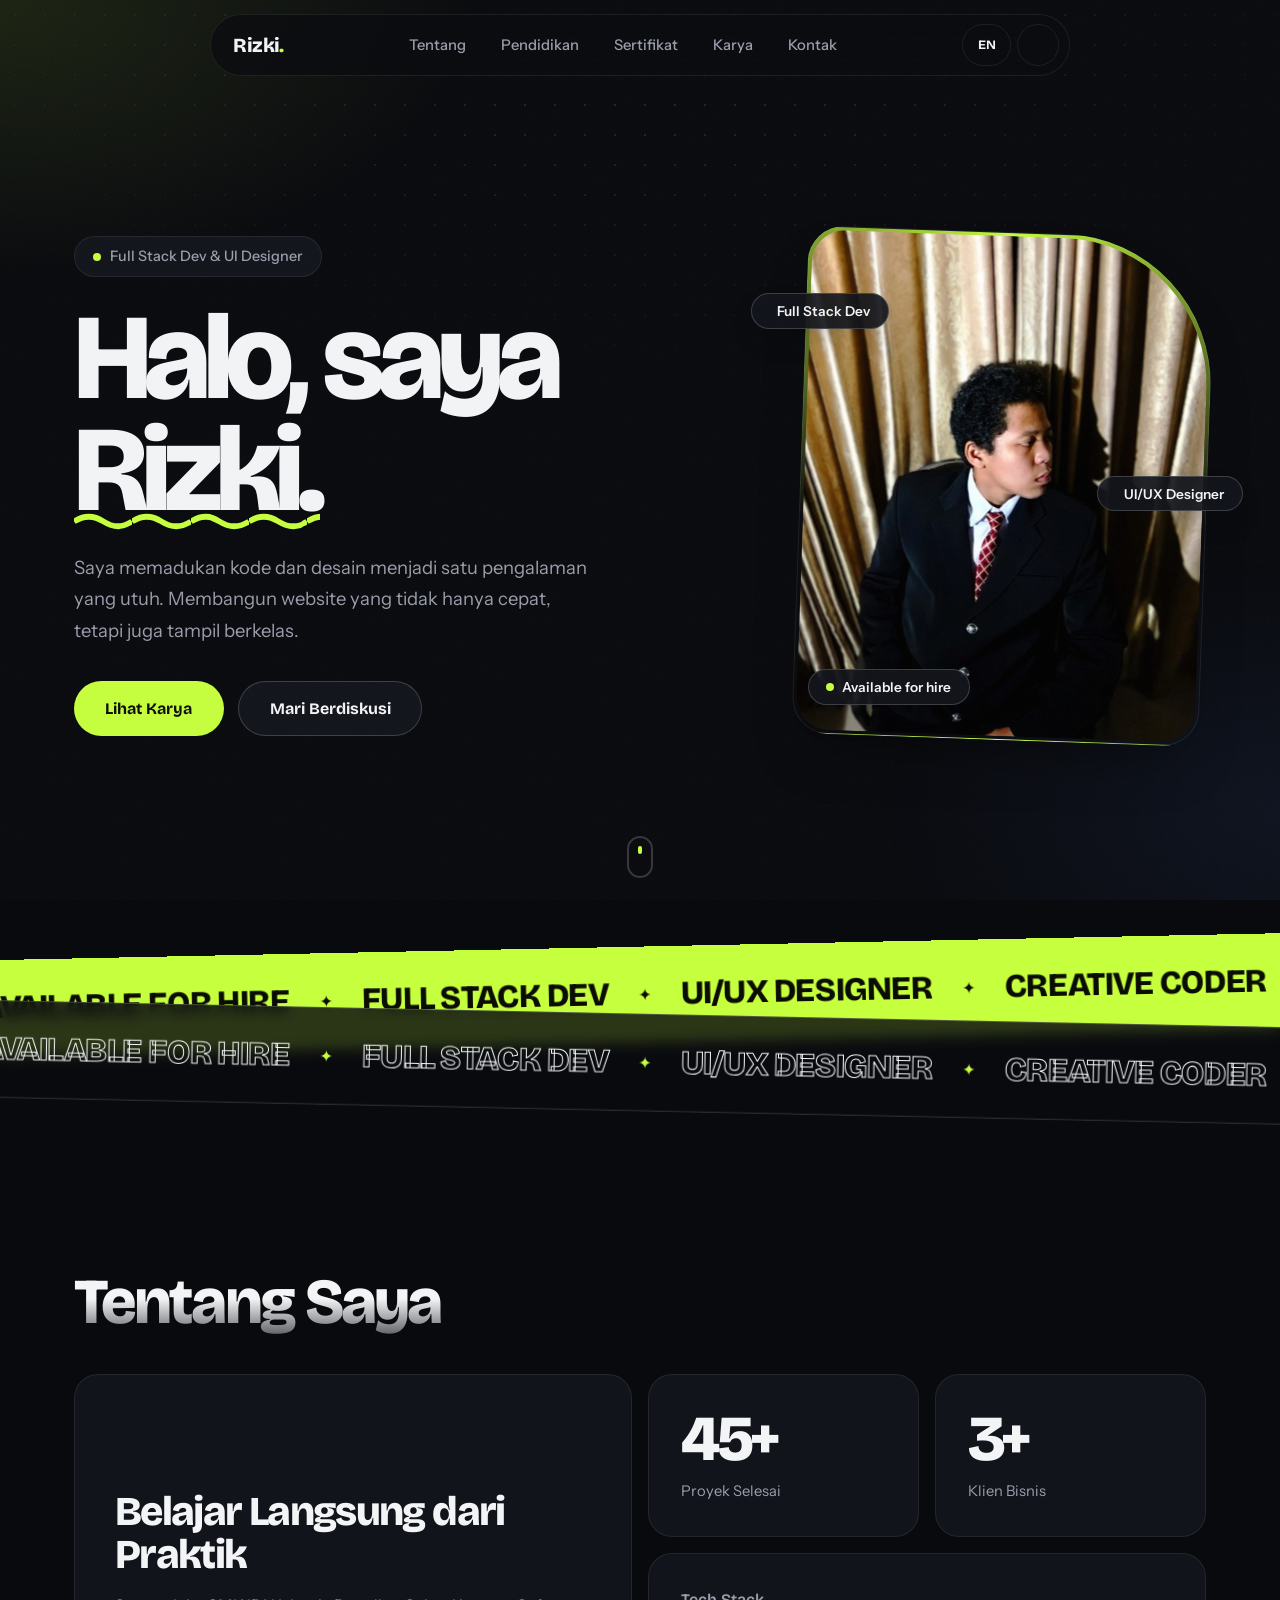
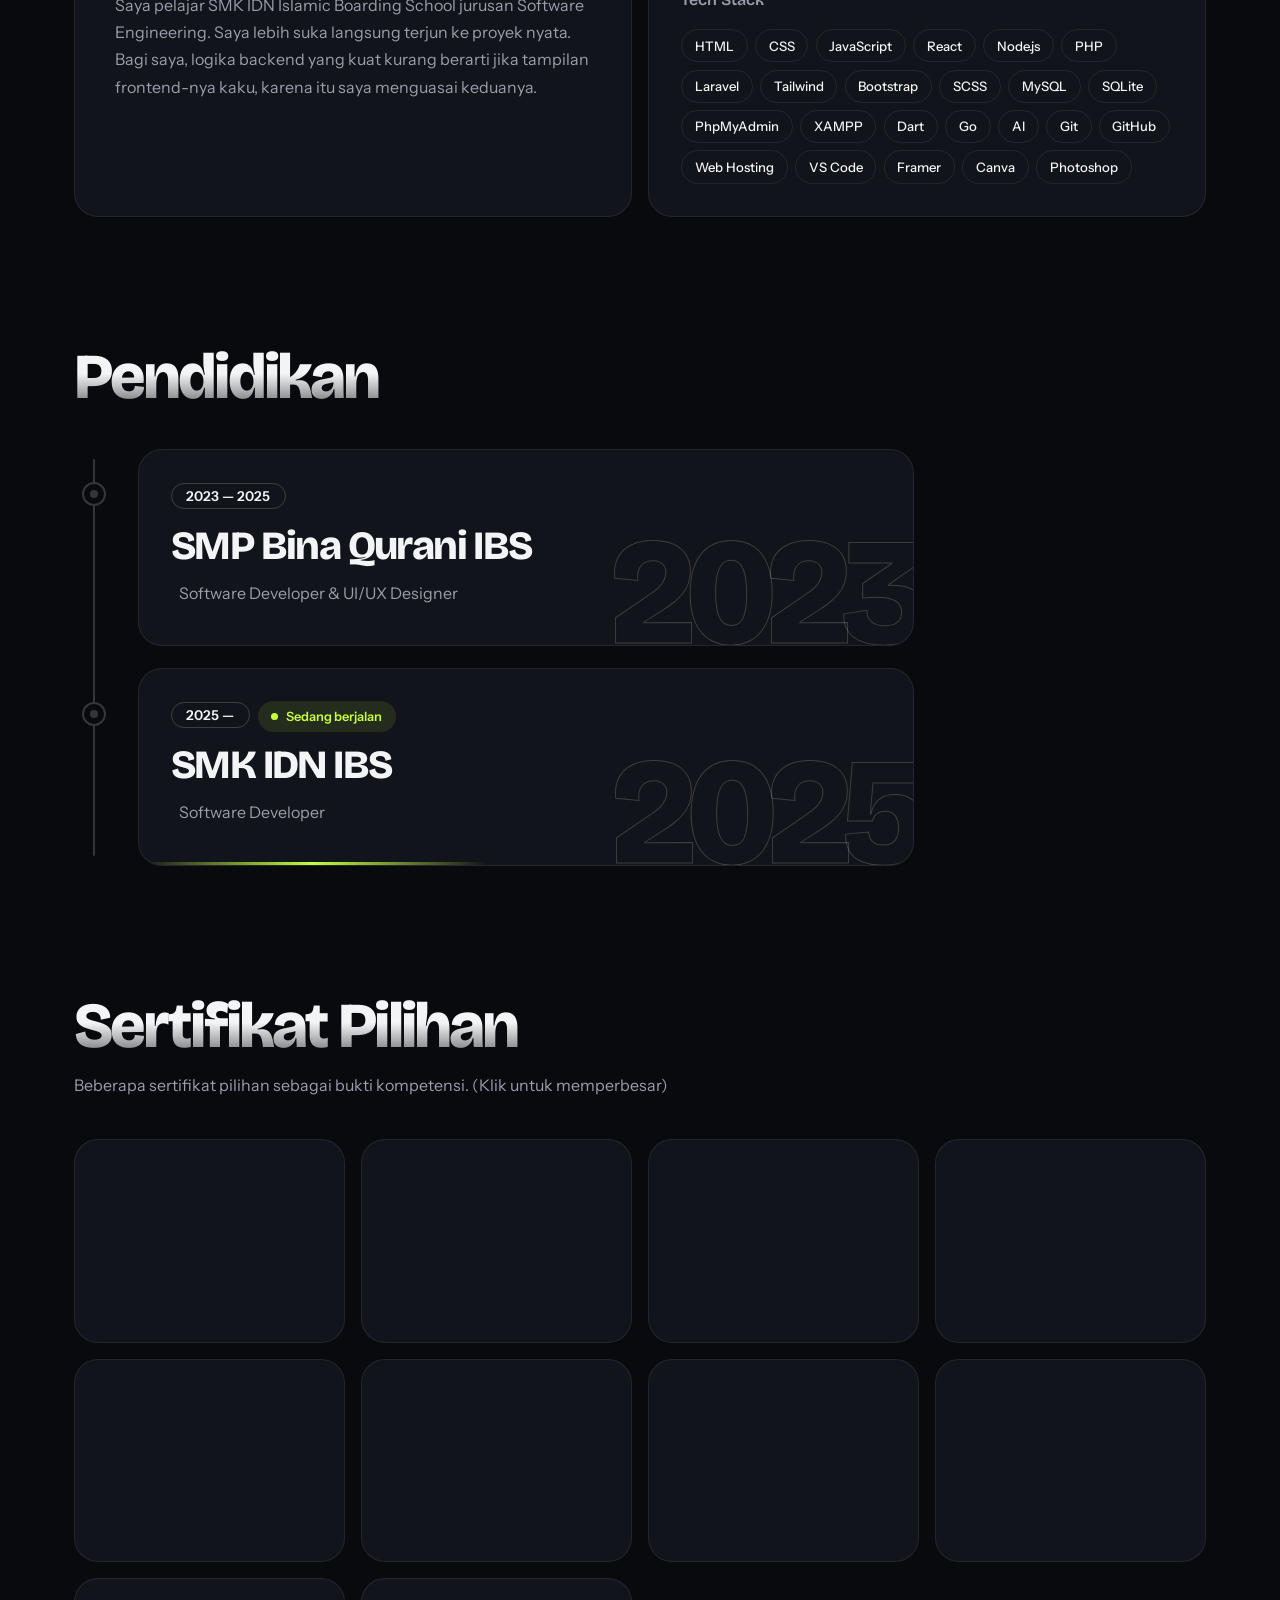
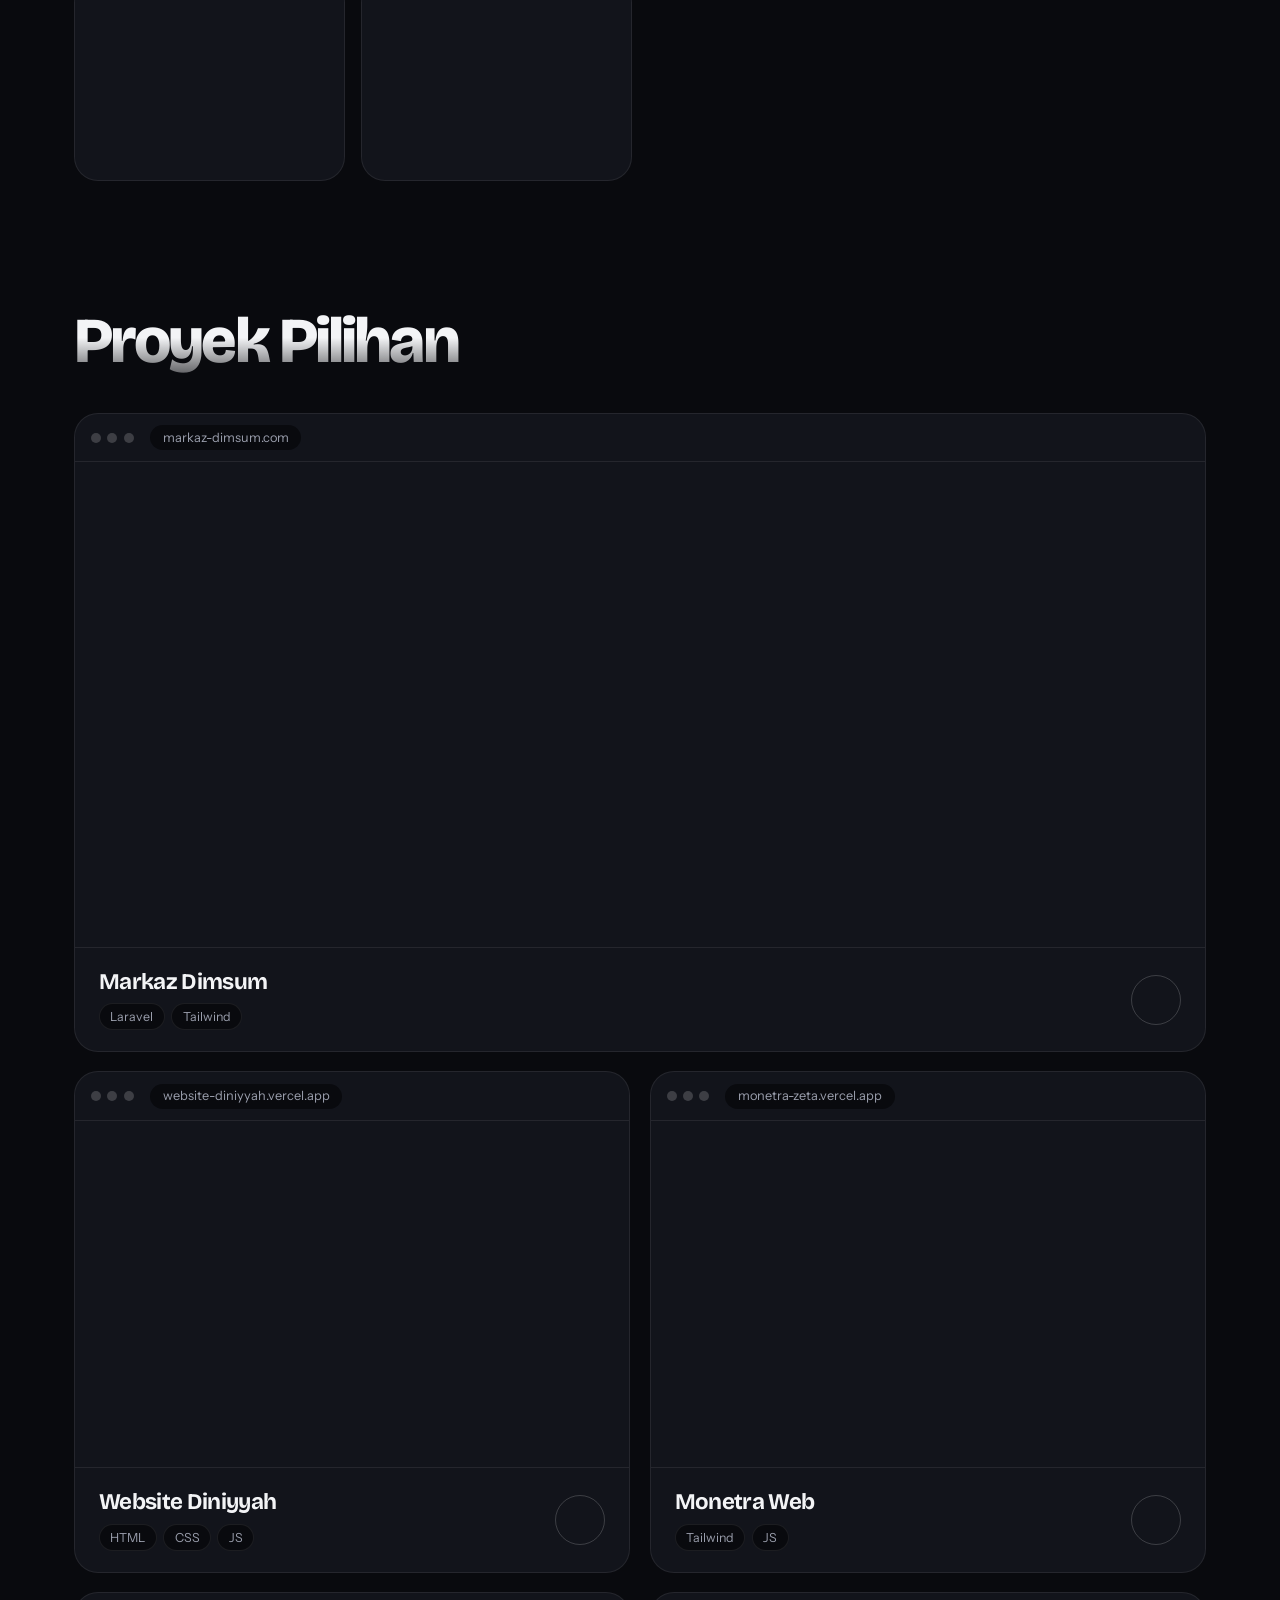
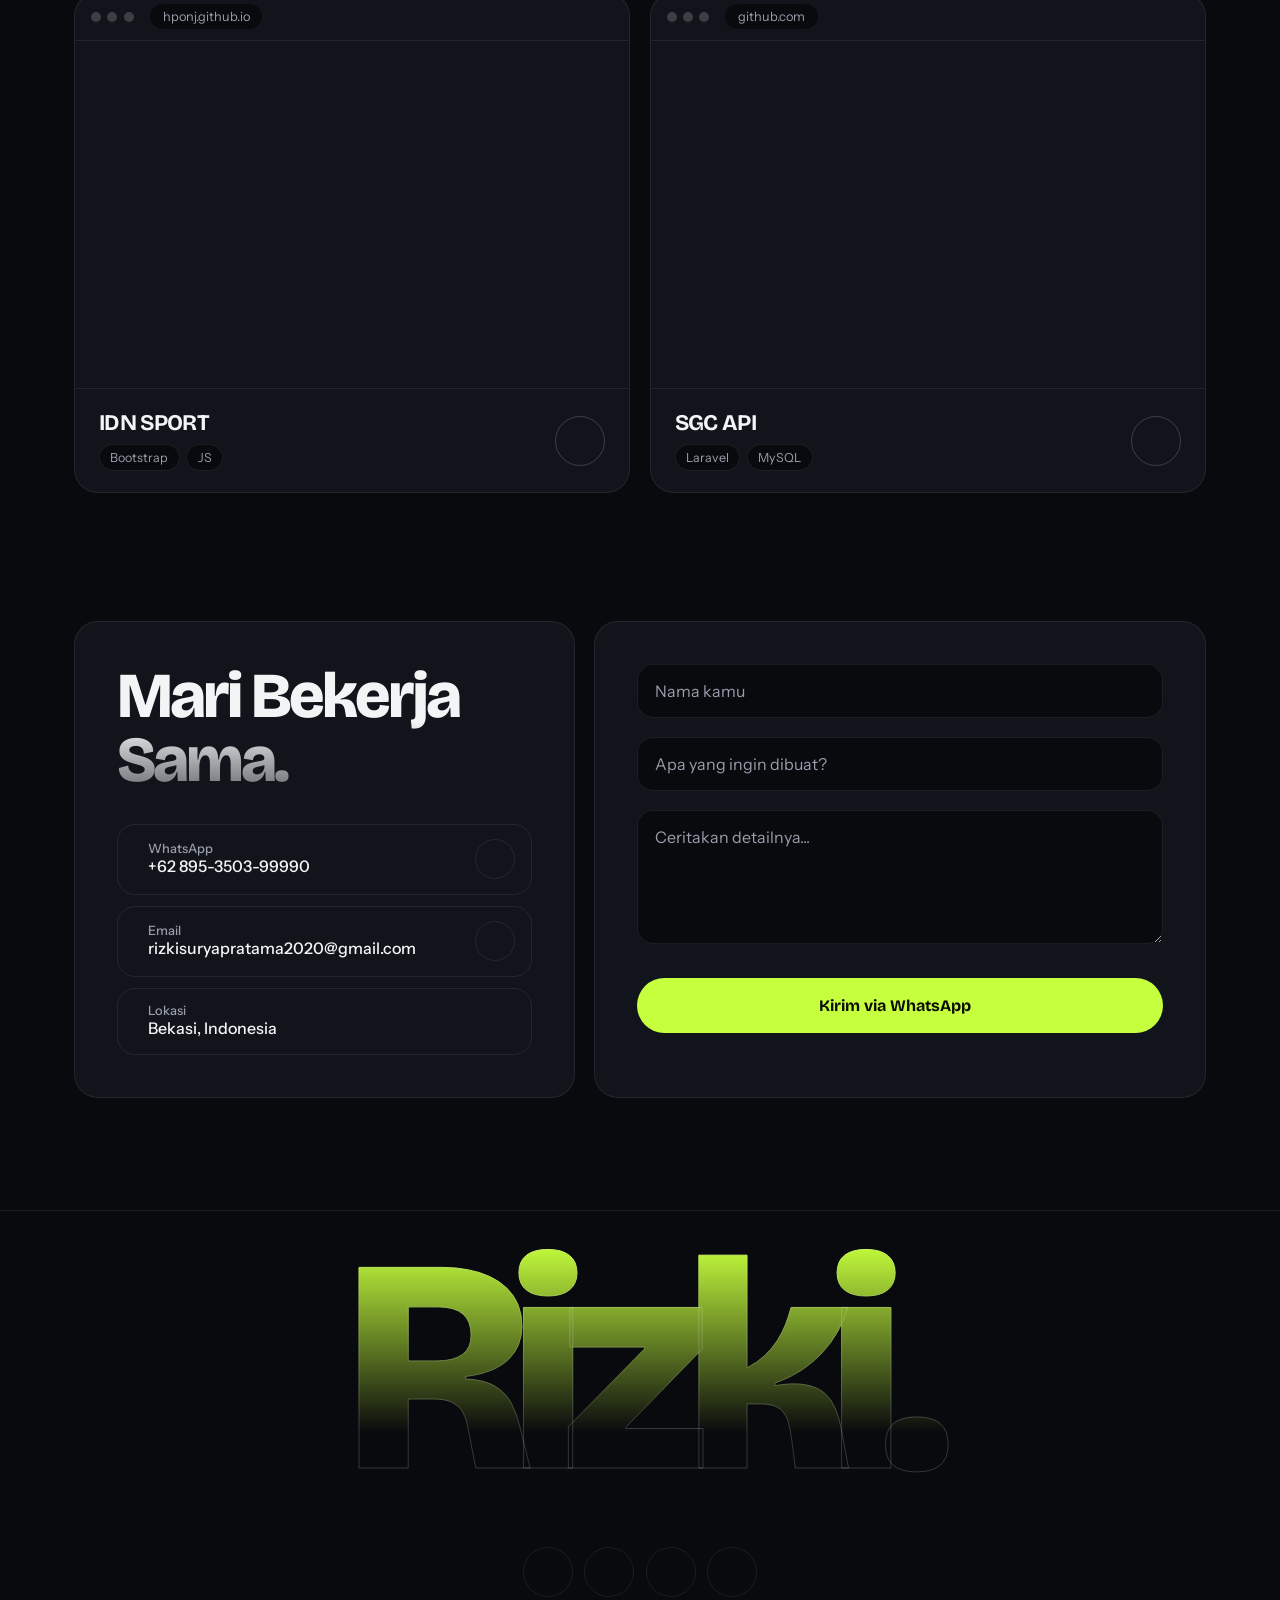
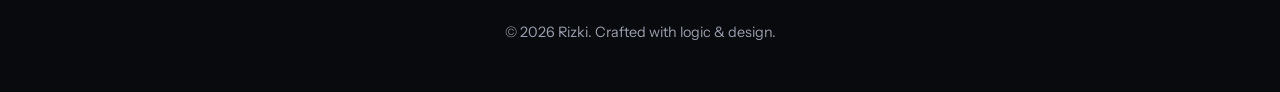
==== commit 736efb33: "Enhance visual effects and animations in portfolio layout" ====
--- a/index.html
+++ b/index.html
@@ -1250,11 +1250,468 @@
                 translate: none
             }
         }
+
+        /* ===== UPGRADE: wow layer ===== */
+        @property --a {
+            syntax: '<angle>';
+            inherits: false;
+            initial-value: 0deg
+        }
+
+        html::before {
+            content: "";
+            position: fixed;
+            inset: 0;
+            z-index: -1;
+            pointer-events: none;
+            background: radial-gradient(var(--bd2) 1px, transparent 1.2px) 0 0/30px 30px;
+            -webkit-mask-image: radial-gradient(ellipse 80% 60% at 50% 0, #000 10%, transparent 75%);
+            mask-image: radial-gradient(ellipse 80% 60% at 50% 0, #000 10%, transparent 75%);
+            opacity: .7
+        }
+
+        body::after {
+            content: "";
+            position: fixed;
+            inset: 0;
+            z-index: 9990;
+            pointer-events: none;
+            opacity: .035;
+            background: url("data:image/svg+xml,%3Csvg xmlns='http://www.w3.org/2000/svg' width='160' height='160'%3E%3Cfilter id='n'%3E%3CfeTurbulence type='fractalNoise' baseFrequency='.9' numOctaves='2'/%3E%3C/filter%3E%3Crect width='160' height='160' filter='url(%23n)'/%3E%3C/svg%3E")
+        }
+
+        .prog {
+            position: fixed;
+            top: 0;
+            left: 0;
+            right: 0;
+            height: 3px;
+            z-index: 300;
+            background: var(--hl);
+            transform-origin: left;
+            transform: scaleX(var(--sp, 0))
+        }
+
+        #glow {
+            position: fixed;
+            left: 0;
+            top: 0;
+            width: 520px;
+            height: 520px;
+            border-radius: 50%;
+            background: radial-gradient(circle, var(--glow), transparent 65%);
+            pointer-events: none;
+            z-index: -1;
+            opacity: 0;
+            transition: opacity .5s;
+            will-change: transform
+        }
+
+        #glow.on {
+            opacity: 1
+        }
+
+        @media(hover:none) {
+            #glow {
+                display: none
+            }
+        }
+
+        .sec-title {
+            background: linear-gradient(180deg, var(--tx) 45%, color-mix(in srgb, var(--tx) 40%, transparent));
+            -webkit-background-clip: text;
+            background-clip: text;
+            color: transparent
+        }
+
+        /* hero: tampil bertahap setelah preloader */
+        .hero .badge,
+        .hero-desc,
+        .hero-btns,
+        .portrait,
+        .ch {
+            opacity: 0
+        }
+
+        .ready .hero .badge {
+            animation: fu .8s .05s var(--ease) forwards
+        }
+
+        .ready .hero-desc {
+            animation: fu .8s .75s var(--ease) forwards
+        }
+
+        .ready .hero-btns {
+            animation: fu .8s .9s var(--ease) forwards
+        }
+
+        .ready .ch {
+            animation: chIn .9s var(--ease) forwards;
+            animation-delay: calc(.15s + var(--i)*38ms)
+        }
+
+        @keyframes fu {
+            from {
+                opacity: 0;
+                translate: 0 22px
+            }
+
+            to {
+                opacity: 1;
+                translate: 0 0
+            }
+        }
+
+        @keyframes chIn {
+            from {
+                opacity: 0;
+                translate: 0 70%;
+                rotate: 8deg
+            }
+
+            to {
+                opacity: 1;
+                translate: 0 0;
+                rotate: 0deg
+            }
+        }
+
+        .w {
+            display: inline-block;
+            white-space: nowrap
+        }
+
+        .ch {
+            display: inline-block
+        }
+
+        .name {
+            text-decoration: none;
+            position: relative;
+            display: inline-block
+        }
+
+        .name::after {
+            content: "";
+            position: absolute;
+            left: 0;
+            right: 0;
+            bottom: -.04em;
+            height: .16em;
+            background: var(--hl);
+            -webkit-mask: url("data:image/svg+xml,%3Csvg xmlns='http://www.w3.org/2000/svg' width='24' height='8' viewBox='0 0 24 8'%3E%3Cpath d='M0 4Q6 0 12 4T24 4' fill='none' stroke='black' stroke-width='2.4'/%3E%3C/svg%3E") repeat-x 0 0/auto 100%;
+            mask: url("data:image/svg+xml,%3Csvg xmlns='http://www.w3.org/2000/svg' width='24' height='8' viewBox='0 0 24 8'%3E%3Cpath d='M0 4Q6 0 12 4T24 4' fill='none' stroke='black' stroke-width='2.4'/%3E%3C/svg%3E") repeat-x 0 0/auto 100%;
+            clip-path: inset(0 100% 0 0)
+        }
+
+        .ready .name::after {
+            animation: draw 1s 1.1s var(--ease) forwards
+        }
+
+        @keyframes draw {
+            to {
+                clip-path: inset(0 0 0 0)
+            }
+        }
+
+        /* potret: cincin gradien berputar + melayang */
+        .portrait {
+            padding: 3px;
+            background: conic-gradient(from var(--a), var(--hl), transparent 28%, transparent 72%, var(--hl));
+            overflow: hidden
+        }
+
+        .portrait img {
+            border-radius: 33px 147px 33px 33px;
+            background: var(--card)
+        }
+
+        .ready .portrait {
+            opacity: 1;
+            animation: spin 7s linear infinite, float 6s ease-in-out infinite;
+            transition: opacity 1s .3s
+        }
+
+        @keyframes spin {
+            to {
+                --a: 360deg
+            }
+        }
+
+        @keyframes float {
+            50% {
+                translate: 0 -12px
+            }
+        }
+
+        @media(max-width:900px) {
+            .portrait img {
+                border-radius: 25px 97px 25px 25px
+            }
+        }
+
+        /* tombol berkilau */
+        .btn {
+            position: relative;
+            overflow: hidden;
+            isolation: isolate
+        }
+
+        .btn-primary::after {
+            content: "";
+            position: absolute;
+            inset: 0;
+            z-index: -1;
+            background: linear-gradient(110deg, transparent 30%, rgba(255, 255, 255, .55) 50%, transparent 70%);
+            translate: -130% 0;
+            transition: translate .8s var(--ease)
+        }
+
+        @media(hover:hover) {
+            .btn-primary:hover::after {
+                translate: 130% 0
+            }
+
+            .card:hover {
+                border-color: color-mix(in srgb, var(--hl) 45%, transparent)
+            }
+        }
+
+        /* marquee dua baris bersilangan */
+        .mq-wrap {
+            padding: 3rem 0
+        }
+
+        .marquee-wrapper.alt {
+            background: color-mix(in srgb, var(--bg) 82%, transparent);
+            color: var(--tx);
+            border-block: 1px solid var(--bd2);
+            transform: rotate(1.2deg) scale(1.03);
+            margin-top: -1.6rem;
+            backdrop-filter: blur(6px)
+        }
+
+        .alt .marquee-text {
+            color: transparent;
+            -webkit-text-stroke: 1px var(--tx)
+        }
+
+        .alt .marquee-text i {
+            -webkit-text-stroke: 0;
+            color: var(--hl)
+        }
+
+        .marquee-content.rev {
+            animation-direction: reverse;
+            animation-duration: 38s
+        }
+
+        /* proyek & pendidikan */
+        .shot {
+            position: relative
+        }
+
+        .shot::after {
+            content: "";
+            position: absolute;
+            inset: 0;
+            background: linear-gradient(180deg, transparent 50%, rgba(0, 0, 0, .5));
+            opacity: 0;
+            transition: opacity .4s;
+            pointer-events: none
+        }
+
+        @media(hover:hover) {
+            .work:hover .shot::after {
+                opacity: 1
+            }
+        }
+
+        .edu-item.current.on .edu-node {
+            animation: pulse 2s infinite
+        }
+
+        /* nama raksasa di footer */
+        .bigname {
+            font: 800 clamp(5rem, 25vw, 19rem)/.82 var(--fd);
+            letter-spacing: -.07em;
+            color: transparent;
+            background: linear-gradient(var(--hl), transparent 72%);
+            -webkit-background-clip: text;
+            background-clip: text;
+            -webkit-text-stroke: 1px var(--bd2);
+            user-select: none;
+            margin: -1rem 0 2.5rem;
+            overflow: hidden;
+            padding-bottom: .05em
+        }
+
+        @media(prefers-reduced-motion:reduce) {
+
+            .hero .badge,
+            .hero-desc,
+            .hero-btns,
+            .portrait,
+            .ch {
+                opacity: 1
+            }
+
+            .name::after {
+                clip-path: none
+            }
+
+            .prog {
+                transition: none
+            }
+        }
+
+        /* chip melayang + cue scroll */
+        .hero {
+            position: relative
+        }
+
+        .pwrap {
+            position: relative
+        }
+
+        .chip {
+            position: absolute;
+            z-index: 2;
+            display: inline-flex;
+            align-items: center;
+            gap: .5rem;
+            padding: .55rem 1.1rem;
+            border-radius: 100px;
+            font: 600 .85rem var(--fb);
+            white-space: nowrap;
+            background: color-mix(in srgb, var(--card) 92%, transparent);
+            border: 1px solid var(--bd2);
+            box-shadow: 0 14px 30px -14px rgba(0, 0, 0, .6);
+            opacity: 0
+        }
+
+        .chip i {
+            color: var(--hl);
+            font-size: 1.1rem
+        }
+
+        .chip b {
+            width: 8px;
+            height: 8px;
+            border-radius: 50%;
+            background: var(--hl);
+            animation: pulse 1.8s infinite
+        }
+
+        .c1 {
+            left: -12%;
+            top: 12%
+        }
+
+        .c2 {
+            right: -9%;
+            top: 48%
+        }
+
+        .c3 {
+            left: 2%;
+            bottom: 7%
+        }
+
+        .ready .chip {
+            animation: fi .8s 1.3s forwards, float 5s 1.3s ease-in-out infinite
+        }
+
+        .ready .c2 {
+            animation: fi .8s 1.5s forwards, float 6s 1.5s ease-in-out infinite
+        }
+
+        .ready .c3 {
+            animation: fi .8s 1.7s forwards, float 5.5s 1.7s ease-in-out infinite
+        }
+
+        @keyframes fi {
+            to {
+                opacity: 1
+            }
+        }
+
+        .cue {
+            position: absolute;
+            left: 50%;
+            bottom: 1.4rem;
+            translate: -50% 0;
+            width: 26px;
+            height: 42px;
+            border: 2px solid var(--bd2);
+            border-radius: 20px
+        }
+
+        .cue::after {
+            content: "";
+            position: absolute;
+            left: 50%;
+            top: 8px;
+            width: 4px;
+            height: 8px;
+            margin-left: -2px;
+            border-radius: 4px;
+            background: var(--hl);
+            animation: wheel 1.8s infinite
+        }
+
+        @keyframes wheel {
+            from {
+                opacity: 1;
+                translate: 0 0
+            }
+
+            to {
+                opacity: 0;
+                translate: 0 14px
+            }
+        }
+
+        @media(max-width:900px) {
+            .cue {
+                display: none
+            }
+
+            .pwrap {
+                order: -1;
+                width: min(100%, 340px)
+            }
+
+            .portrait {
+                order: 0;
+                max-width: none
+            }
+
+            .c1 {
+                left: -4px
+            }
+
+            .c2 {
+                right: -4px
+            }
+
+            .c3 {
+                left: 8px
+            }
+        }
+
+        @media(prefers-reduced-motion:reduce) {
+            .chip {
+                opacity: 1
+            }
+        }
     </style>
 </head>
 
 <body>
 
+    <div class="prog" aria-hidden="true"></div>
+    <div id="glow" aria-hidden="true"></div>
     <div id="preloader">
         <div class="loader-text"><span>Rizki</span><span class="dot">.</span></div>
     </div>
@@ -1312,15 +1769,27 @@
                         Berdiskusi</a>
                 </div>
             </div>
-            <div class="portrait"><img src="assets/img/profile.jpg" alt="Rizki" width="512" height="640"
-                    decoding="async"
-                    data-fb="https://ui-avatars.com/api/?name=Rizki&background=151515&color=F8F8F8&size=512"
-                    onerror="this.onerror=null;this.src=this.dataset.fb"></div>
+            <div class="pwrap">
+                <div class="portrait"><img src="assets/img/profile.jpg" alt="Rizki" width="512" height="640"
+                        decoding="async"
+                        data-fb="https://ui-avatars.com/api/?name=Rizki&background=151515&color=F8F8F8&size=512"
+                        onerror="this.onerror=null;this.src=this.dataset.fb"></div>
+                <span class="chip c1"><i class="uil uil-brackets-curly"></i>Full Stack Dev</span>
+                <span class="chip c2"><i class="uil uil-palette"></i>UI/UX Designer</span>
+                <span class="chip c3"><b></b>Available for hire</span>
+            </div>
+            <span class="cue" aria-hidden="true"></span>
         </section>
 
         <div class="mq-wrap" aria-hidden="true">
             <div class="marquee-wrapper">
                 <div class="marquee-content">
+                    <div class="marquee-text">AVAILABLE FOR HIRE <i>✦</i> FULL STACK DEV <i>✦</i> UI/UX DESIGNER
+                        <i>✦</i> CREATIVE CODER <i>✦</i> WEB ENTHUSIAST <i>✦</i></div>
+                </div>
+            </div>
+            <div class="marquee-wrapper alt">
+                <div class="marquee-content rev">
                     <div class="marquee-text">AVAILABLE FOR HIRE <i>✦</i> FULL STACK DEV <i>✦</i> UI/UX DESIGNER
                         <i>✦</i> CREATIVE CODER <i>✦</i> WEB ENTHUSIAST <i>✦</i></div>
                 </div>
@@ -1343,11 +1812,11 @@
                         tampilan frontend-nya kaku, karena itu saya menguasai keduanya.</p>
                 </div>
                 <div class="b b-stat card rv d1">
-                    <div class="stat-num">45+</div>
+                    <div class="stat-num" data-n="45" data-s="+">45+</div>
                     <div class="stat-label lang" data-id="Proyek Selesai" data-en="Projects Done">Proyek Selesai</div>
                 </div>
                 <div class="b b-stat card rv d1">
-                    <div class="stat-num">3+</div>
+                    <div class="stat-num" data-n="3" data-s="+">3+</div>
                     <div class="stat-label lang" data-id="Klien Bisnis" data-en="Biz Clients">Klien Bisnis</div>
                 </div>
                 <div class="b b-skill card rv d2">
@@ -1457,6 +1926,7 @@
 
     <footer>
         <div class="container">
+            <div class="bigname" aria-hidden="true">Rizki.</div>
             <div class="social">
                 <a href="https://github.com/mrizzzz97" target="_blank" rel="noopener noreferrer" aria-label="GitHub"><i
                         class="uil uil-github-alt"></i></a>
@@ -1475,6 +1945,7 @@
     <script>
         const $ = s => document.querySelector(s), $$ = s => [...document.querySelectorAll(s)];
         const store = { get: k => { try { return localStorage.getItem(k) } catch (e) { return null } }, set: (k, v) => { try { localStorage.setItem(k, v) } catch (e) { } } };
+        setTimeout(() => { const p = document.getElementById('preloader'); p && p.classList.add('done'); document.body.classList.add('ready') }, 3000);
         const FB = 'onerror="this.onerror=null;this.src=this.dataset.fb"';
 
         /* Render data */
@@ -1495,10 +1966,10 @@
 <a href="${p[4]}" target="_blank" rel="noopener noreferrer" class="go" aria-label="Buka ${p[2]}"><i class="uil ${p[5]}"></i></a></div></article>`).join('');
 
         /* Marquee seamless */
-        const mq = $('.marquee-content'); mq.innerHTML += mq.innerHTML.repeat(3);
+        $$('.marquee-content').forEach(m => m.innerHTML += m.innerHTML.repeat(3));
 
         /* Preloader */
-        const pre = $('#preloader'), hidePre = () => pre.classList.add('done');
+        const pre = $('#preloader'), hidePre = () => { pre.classList.add('done'); document.body.classList.add('ready') };
         addEventListener('load', () => setTimeout(hidePre, 500)); setTimeout(hidePre, 3000);
 
         /* Reveal */
@@ -1518,7 +1989,7 @@
         const onScroll = () => {
             tick = false; const y = scrollY, ref = y + innerHeight * .35, bottom = innerHeight + y >= document.documentElement.scrollHeight - 6;
             let cur = ''; ids.forEach(id => { if ($('#' + id).offsetTop <= ref) cur = id }); if (bottom) cur = 'contact';
-            links.forEach(l => l.classList.toggle('active', l.getAttribute('href') === '#' + cur)); topBtn.classList.toggle('show', y > 700);
+            links.forEach(l => l.classList.toggle('active', l.getAttribute('href') === '#' + cur)); topBtn.classList.toggle('show', y > 700); document.documentElement.style.setProperty('--sp', Math.min(1, y / Math.max(1, document.documentElement.scrollHeight - innerHeight)));
             const ed = $('#edu'), er = ed.getBoundingClientRect(), h = innerHeight * .65; ed.style.setProperty('--p', Math.min(1, Math.max(0, (h - er.top) / er.height)));
             $$('.edu-item').forEach(i => i.classList.toggle('on', i.getBoundingClientRect().top < h))
         };
@@ -1557,7 +2028,7 @@
 
         /* Bahasa */
         const lt = $('#lang-toggle'); let lang = store.get('lang') === 'en' ? 'en' : 'id';
-        const setLang = () => { $$('.lang').forEach(el => { const v = el.getAttribute('data-' + lang); if (v == null) return; el.matches('input,textarea') ? el.placeholder = v : el.innerHTML = v }); root.lang = lang; lt.textContent = lang === 'id' ? 'EN' : 'ID' };
+        const setLang = () => { $$('.lang').forEach(el => { const v = el.getAttribute('data-' + lang); if (v == null) return; el.matches('input,textarea') ? el.placeholder = v : el.innerHTML = v }); root.lang = lang; lt.textContent = lang === 'id' ? 'EN' : 'ID'; split($('.hero-title')) };
         setLang(); lt.addEventListener('click', () => { lang = lang === 'id' ? 'en' : 'id'; store.set('lang', lang); setLang() });
 
         /* Salin kontak */
@@ -1573,6 +2044,28 @@
             const t = `Halo Rizki, perkenalkan saya ${$('#name').value.trim()}.\n\nTopik: ${$('#topic').value.trim()}\nPesan: ${$('#message').value.trim()}`;
             const a = document.createElement('a'); a.href = 'https://wa.me/62895350399990?text=' + encodeURIComponent(t); a.target = '_blank'; a.rel = 'noopener noreferrer'; document.body.append(a); a.click(); a.remove()
         });
+
+        /* ===== UPGRADE JS ===== */
+        function split(el) {
+            let i = 0; (function w(n) {
+                [...n.childNodes].forEach(c => {
+                    if (c.nodeType === 3) {
+                        const f = document.createDocumentFragment();
+                        c.textContent.split(/(\s+)/).forEach(p => {
+                            if (!p) return; if (/^\s+$/.test(p)) return f.append(' '); const s = document.createElement('span'); s.className = 'w';
+                            [...p].forEach(ch => { const k = document.createElement('span'); k.className = 'ch'; k.textContent = ch; k.style.setProperty('--i', i++); s.append(k) }); f.append(s)
+                        }); c.replaceWith(f)
+                    }
+                    else if (c.tagName !== 'BR') w(c)
+                })
+            })(el)
+        }
+        if (matchMedia('(hover:hover)').matches) { const g = $('#glow'); addEventListener('pointermove', e => { g.classList.add('on'); g.style.transform = `translate3d(${e.clientX - 260}px,${e.clientY - 260}px,0)` }, { passive: true }) }
+        const cio = new IntersectionObserver(es => es.forEach(e => {
+            if (!e.isIntersecting) return; cio.unobserve(e.target); const el = e.target, n = +el.dataset.n, sf = el.dataset.s || '', t0 = performance.now();
+            const f = t => { const k = Math.min(1, (t - t0) / 1400); el.textContent = Math.round(n * (1 - Math.pow(1 - k, 3))) + sf; k < 1 && requestAnimationFrame(f) }; requestAnimationFrame(f)
+        }), { threshold: .6 });
+        $$('[data-n]').forEach(el => { el.textContent = '0' + (el.dataset.s || ''); cio.observe(el) });
     </script>
 </body>
 
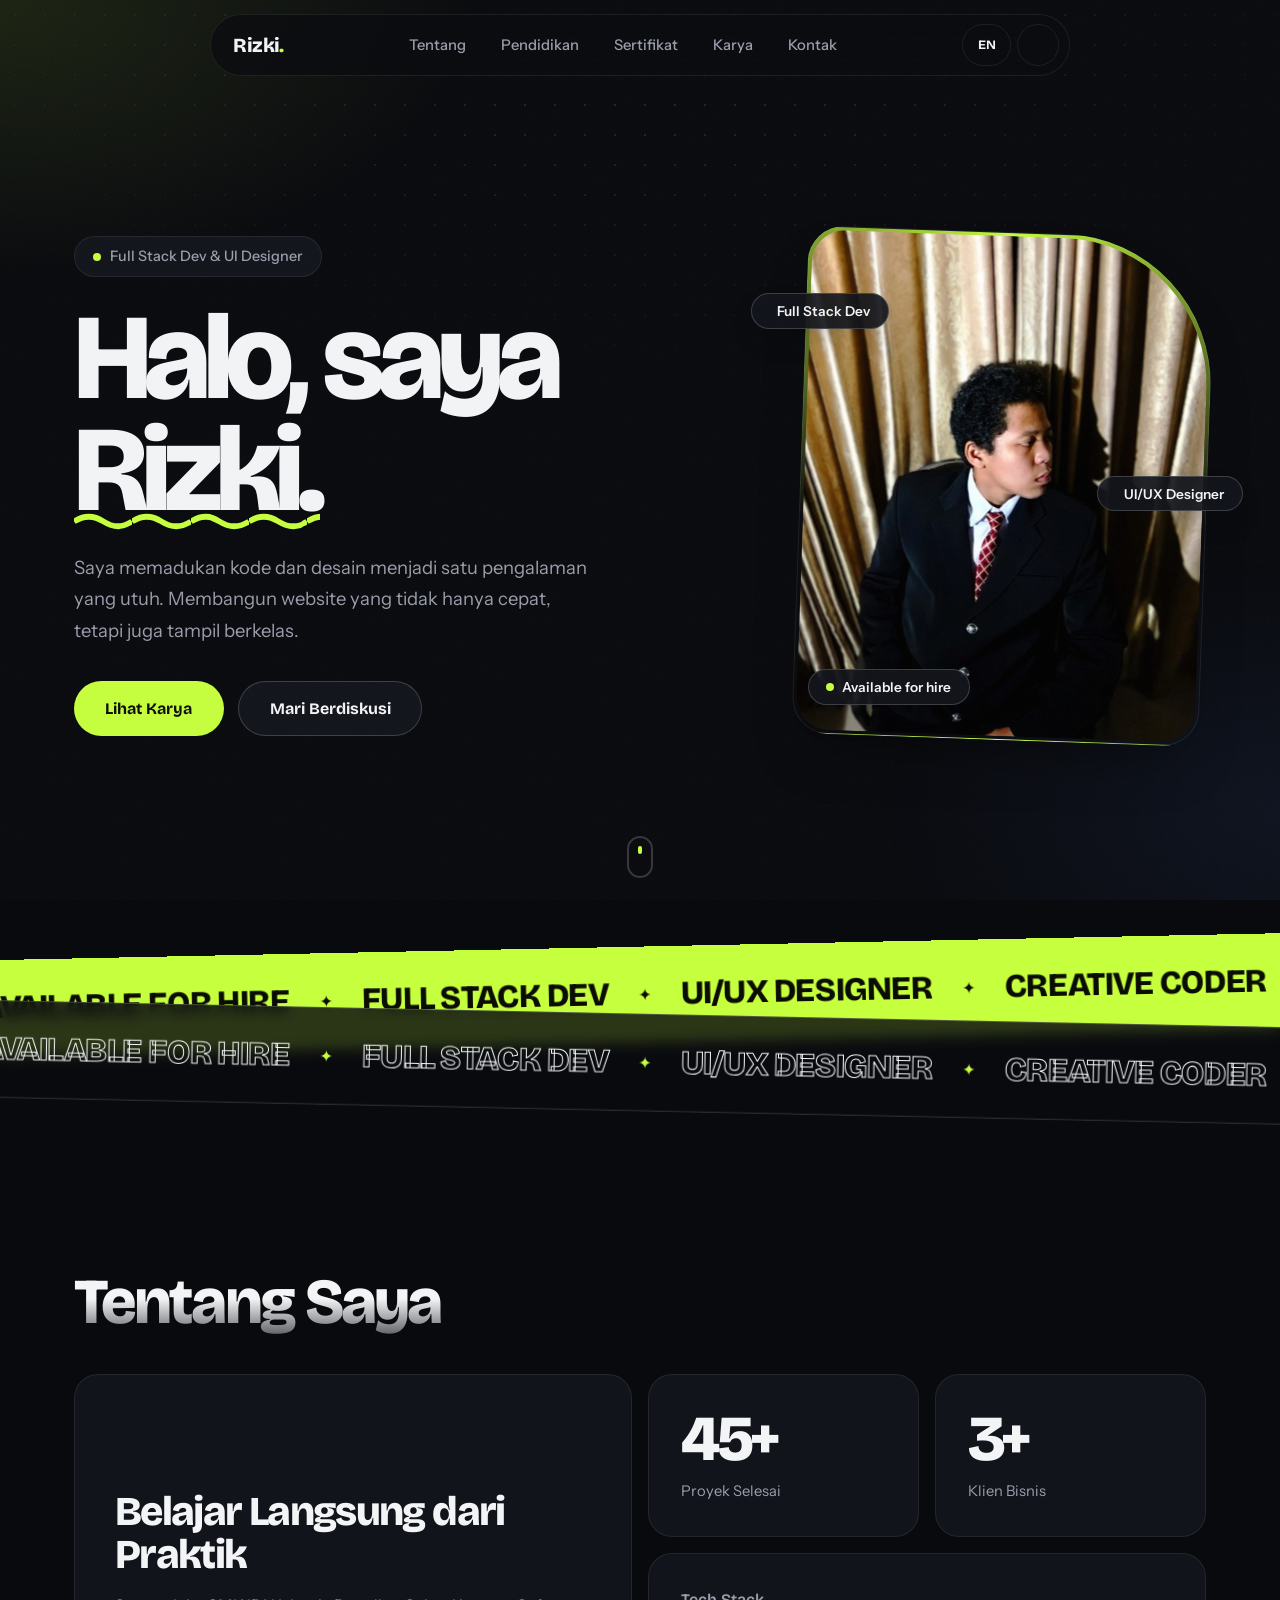
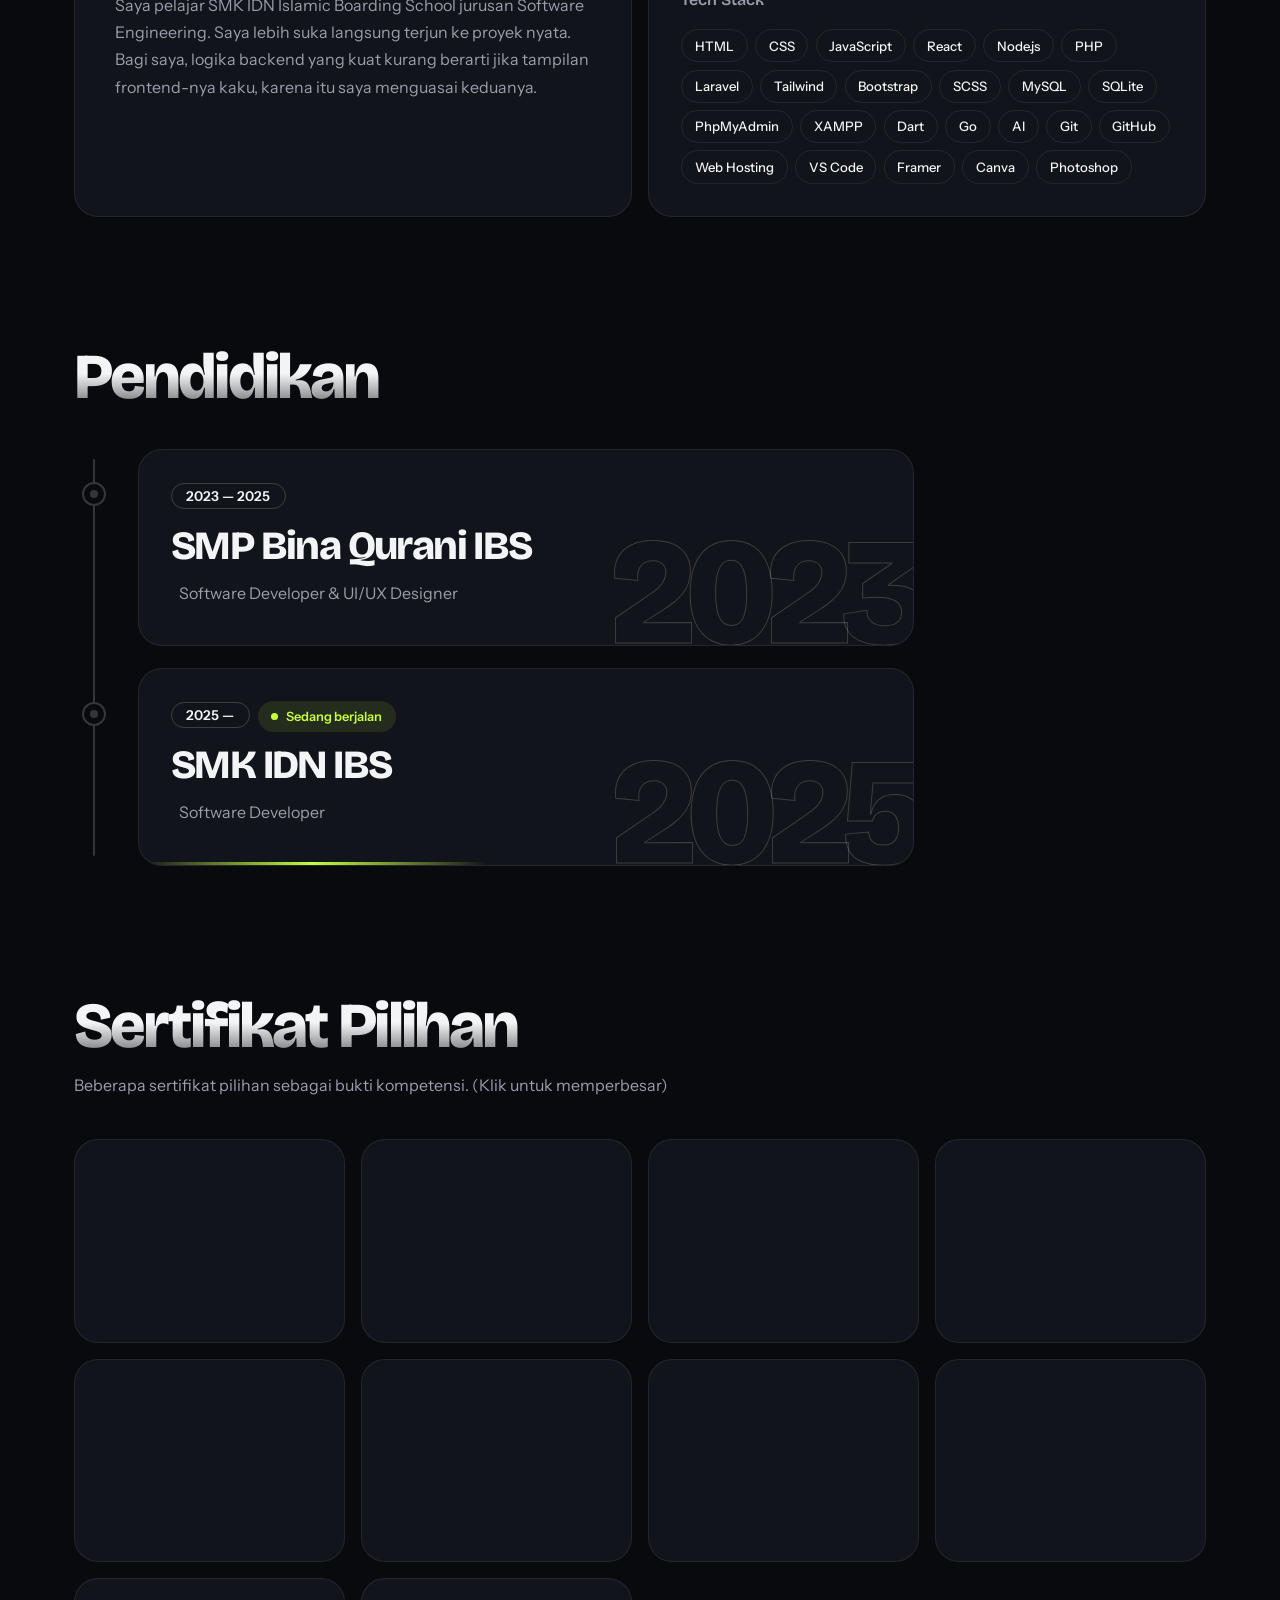
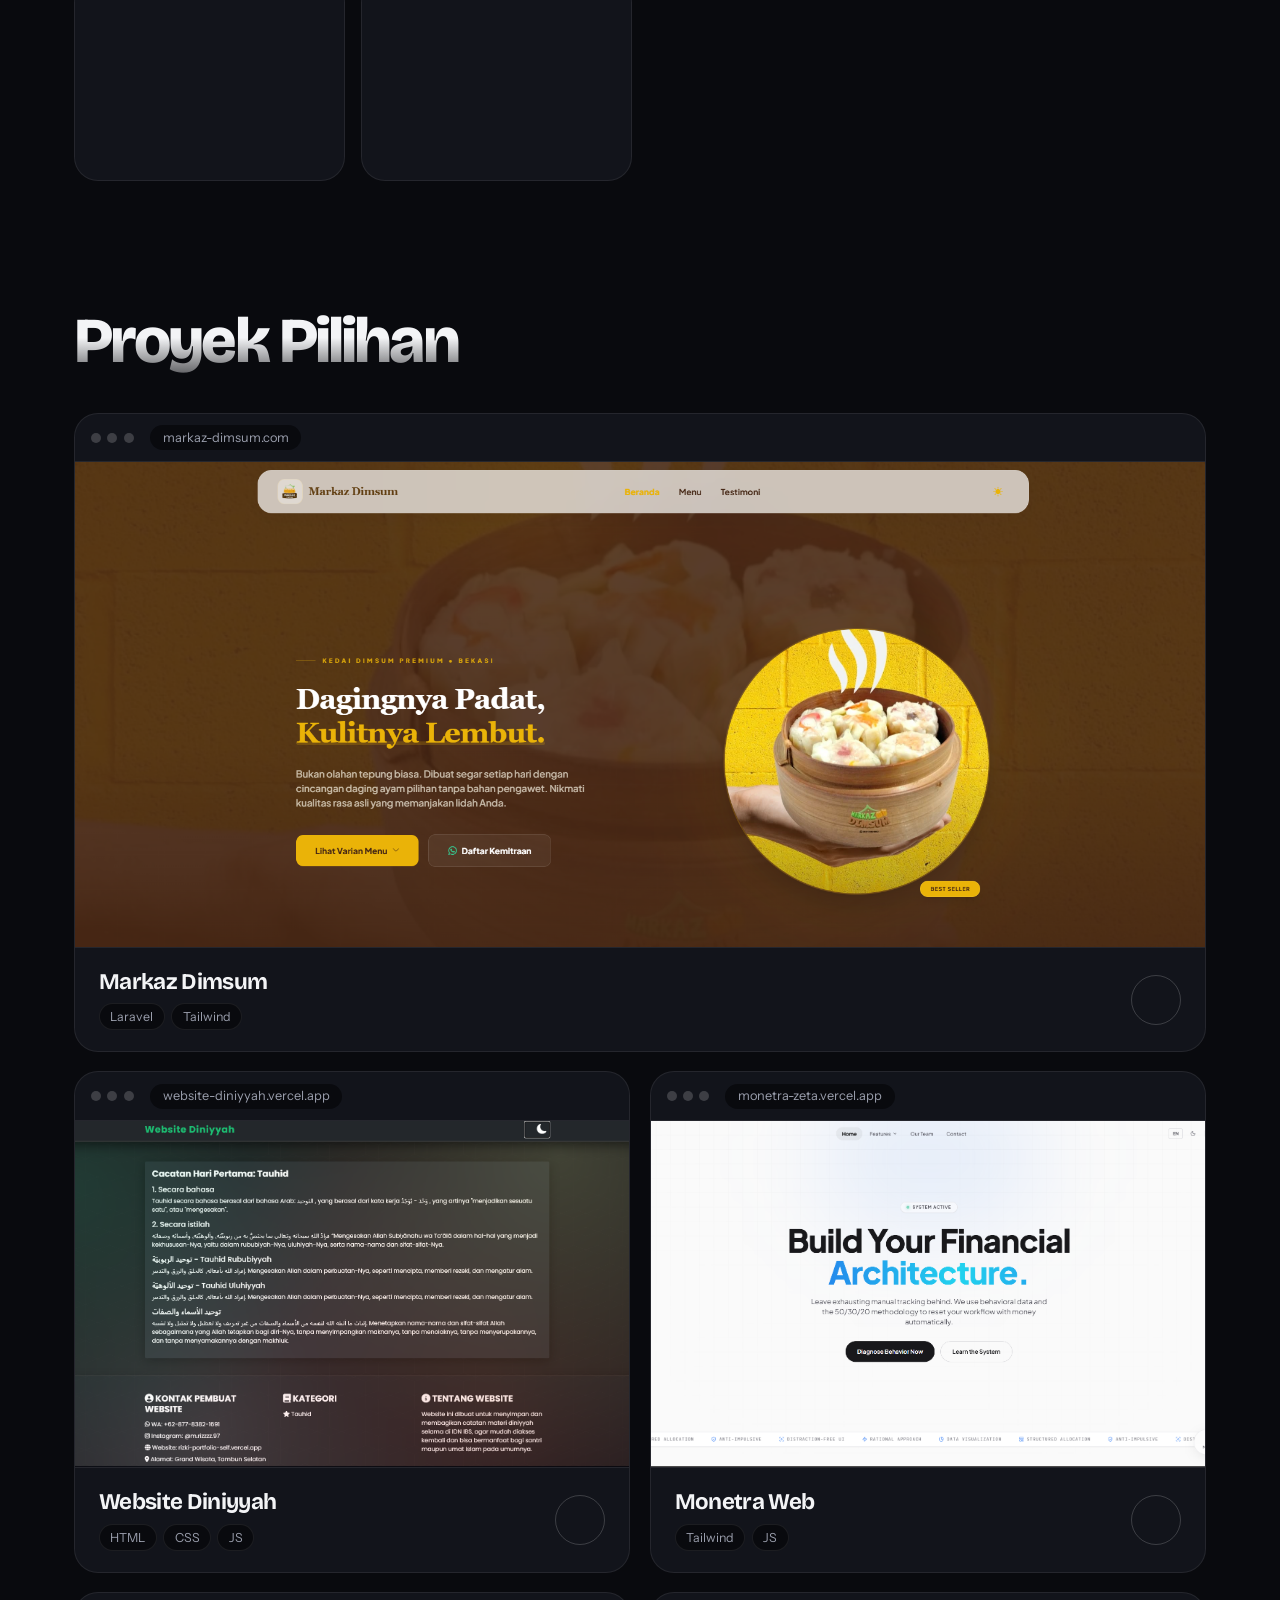
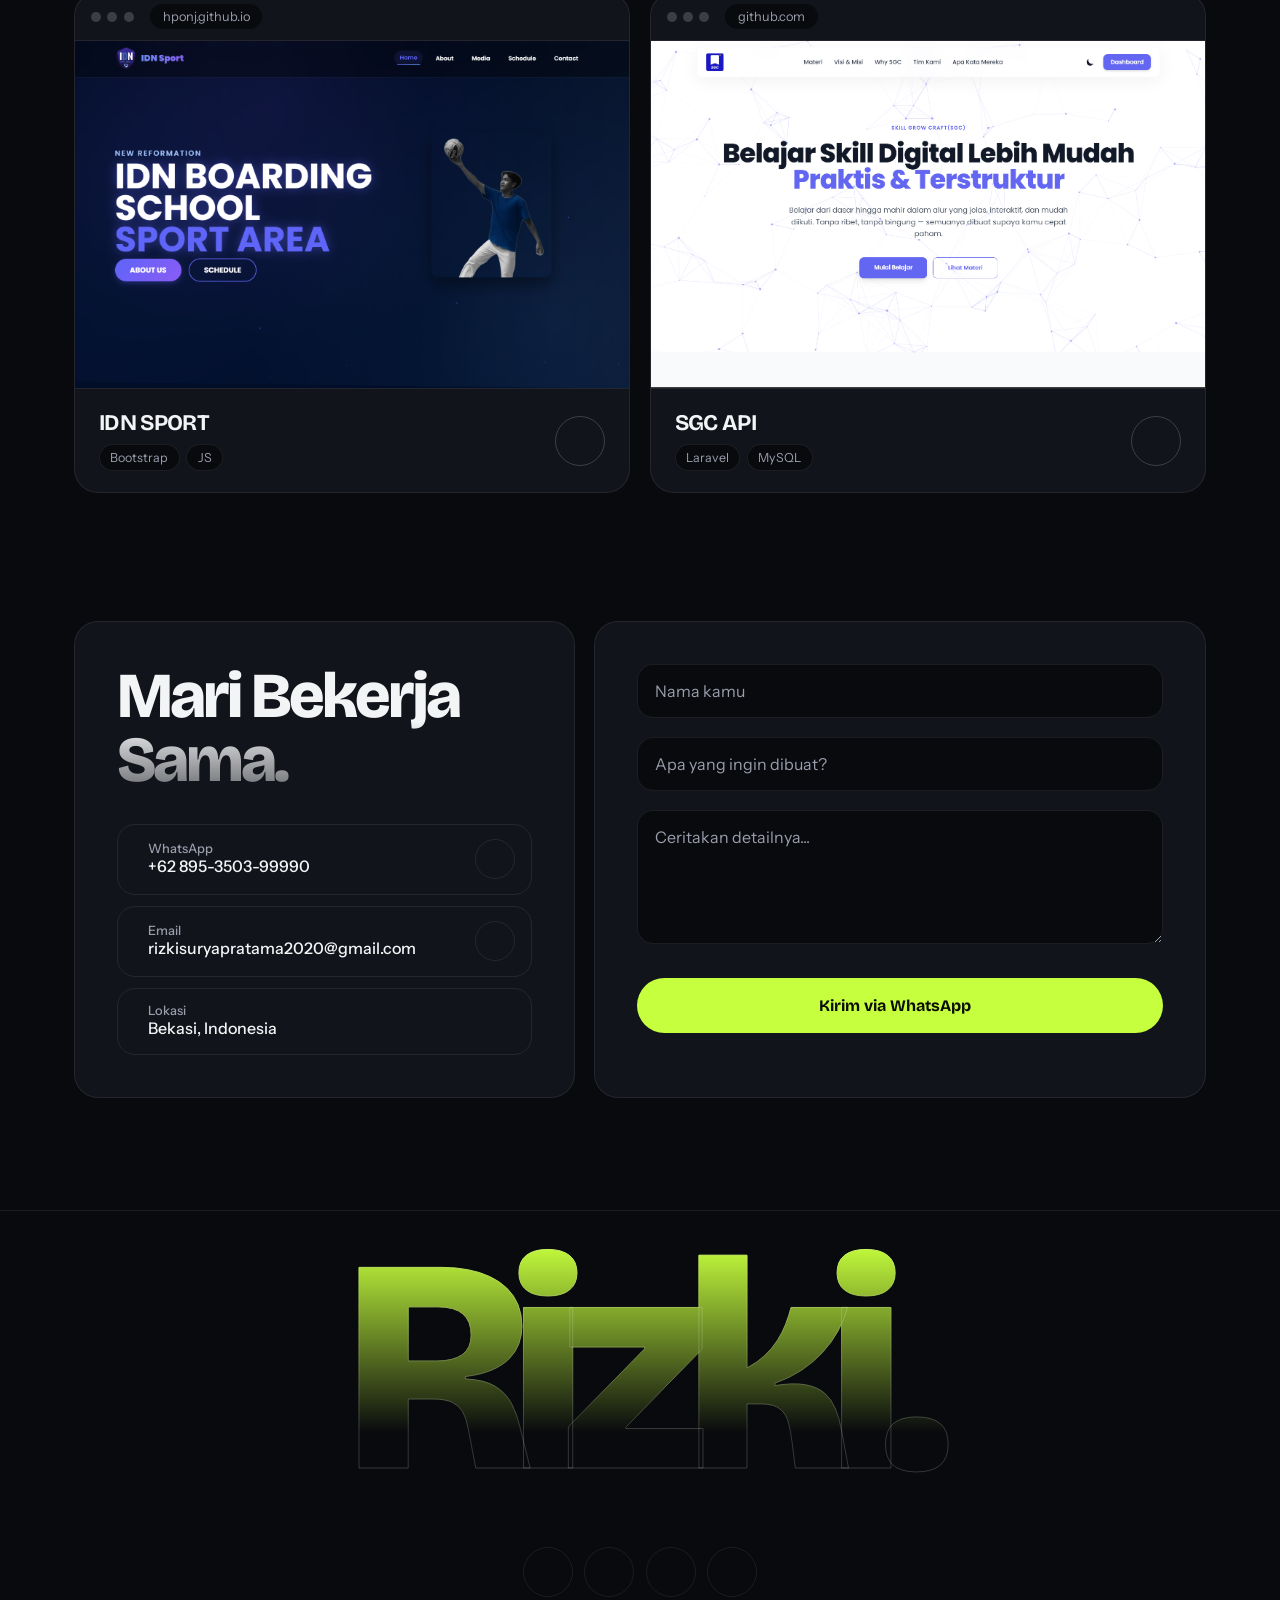
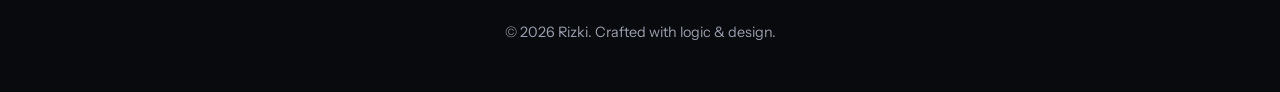
==== commit 0aa0ec0d: "Add initial CSS styles for dark and light themes, layout, and components" ====
--- a/index.html
+++ b/index.html
@@ -5,6 +5,7 @@
     <meta charset="UTF-8">
     <meta name="viewport" content="width=device-width, initial-scale=1.0">
     <title>Rizki - Creative Developer</title>
+    <link rel="stylesheet" href="assets/css/style.css">
     <link rel="shortcut icon" href="assets/img/logo.png" type="image/x-icon">
     <link rel="preconnect" href="https://fonts.googleapis.com">
     <link rel="preconnect" href="https://fonts.gstatic.com" crossorigin>
@@ -12,1700 +13,7 @@
         href="https://fonts.googleapis.com/css2?family=Bricolage+Grotesque:opsz,wght@12..96,500;12..96,700;12..96,800&family=Instrument+Sans:wght@400;500;600&display=swap">
     <link rel="stylesheet" href="https://unicons.iconscout.com/release/v4.0.0/css/line.css">
     <script>try { if (localStorage.getItem('theme') === 'light') document.documentElement.classList.add('light') } catch (e) { }</script>
-    <style>
-        :root {
-            --bg: #090a0e;
-            --card: #12141b;
-            --hover: #181b24;
-            --tx: #f3f4f6;
-            --mu: #9a9eac;
-            --bd: rgba(255, 255, 255, .08);
-            --bd2: rgba(255, 255, 255, .18);
-            --ac: #c6ff3d;
-            --on-ac: #0b0d05;
-            --hl: #c6ff3d;
-            --glow: rgba(198, 255, 61, .1);
-            --fd: 'Bricolage Grotesque', system-ui, sans-serif;
-            --fb: 'Instrument Sans', system-ui, sans-serif;
-            --ease: cubic-bezier(.2, .9, .2, 1);
-            --r: 24px
-        }
-
-        :root.light {
-            --bg: #f5f4f0;
-            --card: #fff;
-            --hover: #faf9f6;
-            --tx: #101010;
-            --mu: #5f6270;
-            --bd: rgba(0, 0, 0, .09);
-            --bd2: rgba(0, 0, 0, .22);
-            --ac: #111;
-            --on-ac: #fff;
-            --hl: #a6e000;
-            --glow: rgba(120, 160, 0, .1)
-        }
-
-        * {
-            margin: 0;
-            padding: 0;
-            box-sizing: border-box
-        }
-
-        html {
-            scroll-behavior: smooth;
-            scroll-padding-top: 96px;
-            overflow-x: clip
-        }
-
-        body {
-            font: 400 1rem/1.7 var(--fb);
-            background: var(--bg);
-            color: var(--tx);
-            overflow-x: clip;
-            transition: background .3s, color .3s
-        }
-
-        body::before {
-            content: "";
-            position: fixed;
-            inset: 0;
-            z-index: -1;
-            pointer-events: none;
-            background: radial-gradient(55vw 45vh at 0 0, var(--glow), transparent 70%), radial-gradient(45vw 40vh at 100% 90%, rgba(80, 140, 255, .07), transparent 70%)
-        }
-
-        h1,
-        h2,
-        h3,
-        .logo,
-        .stat-num,
-        .btn,
-        .marquee-text {
-            font-family: var(--fd)
-        }
-
-        a {
-            color: inherit;
-            text-decoration: none
-        }
-
-        ul {
-            list-style: none
-        }
-
-        img {
-            max-width: 100%;
-            display: block
-        }
-
-        button {
-            font: inherit;
-            color: inherit
-        }
-
-        :focus-visible {
-            outline: 2px solid var(--hl);
-            outline-offset: 3px;
-            border-radius: 8px
-        }
-
-        .container {
-            max-width: 1180px;
-            margin: 0 auto;
-            padding: 0 1.5rem
-        }
-
-        .section {
-            padding: 7rem 1.5rem 1rem
-        }
-
-        .sec-head {
-            margin-bottom: 2.5rem;
-            max-width: 640px
-        }
-
-        .sec-title {
-            font-size: clamp(2.4rem, 5.5vw, 4rem);
-            font-weight: 800;
-            letter-spacing: -.045em;
-            line-height: 1
-        }
-
-        .sec-sub {
-            color: var(--mu);
-            margin-top: .9rem
-        }
-
-        #preloader {
-            position: fixed;
-            inset: 0;
-            background: var(--bg);
-            display: grid;
-            place-items: center;
-            z-index: 10000;
-            transition: opacity .5s, visibility .5s
-        }
-
-        #preloader.done {
-            opacity: 0;
-            visibility: hidden;
-            pointer-events: none
-        }
-
-        .loader-text {
-            font: 800 3rem var(--fd);
-            display: flex;
-            overflow: hidden
-        }
-
-        .loader-text span {
-            display: inline-block;
-            transform: translateY(100%);
-            animation: up .7s var(--ease) forwards
-        }
-
-        .loader-text .dot {
-            color: var(--hl);
-            animation-delay: .12s
-        }
-
-        @keyframes up {
-            to {
-                transform: none
-            }
-        }
-
-        header {
-            position: fixed;
-            top: 14px;
-            left: 0;
-            right: 0;
-            margin: 0 auto;
-            width: min(94%, 860px);
-            z-index: 100
-        }
-
-        nav {
-            display: flex;
-            justify-content: space-between;
-            align-items: center;
-            gap: 1rem;
-            padding: .55rem .6rem .55rem 1.4rem;
-            border: 1px solid var(--bd);
-            border-radius: 100px;
-            background: color-mix(in srgb, var(--bg) 80%, transparent);
-            backdrop-filter: blur(14px);
-            -webkit-backdrop-filter: blur(14px)
-        }
-
-        .logo {
-            font-weight: 800;
-            font-size: 1.25rem;
-            letter-spacing: -.03em
-        }
-
-        .logo span {
-            color: var(--hl)
-        }
-
-        .nav-links {
-            display: flex;
-            gap: .2rem
-        }
-
-        .nav-link {
-            font-size: .92rem;
-            font-weight: 500;
-            color: var(--mu);
-            padding: .5rem 1rem;
-            border-radius: 100px;
-            transition: background .25s, color .25s
-        }
-
-        .nav-link:hover {
-            color: var(--tx)
-        }
-
-        .nav-link.active {
-            background: var(--tx);
-            color: var(--bg)
-        }
-
-        .controls {
-            display: flex;
-            gap: .4rem
-        }
-
-        .ibtn {
-            min-width: 42px;
-            height: 42px;
-            display: inline-grid;
-            place-items: center;
-            background: transparent;
-            border: 1px solid var(--bd);
-            border-radius: 100px;
-            cursor: pointer;
-            font-size: 1.2rem;
-            transition: background .2s, border-color .2s
-        }
-
-        .ibtn:hover {
-            background: var(--hover);
-            border-color: var(--bd2)
-        }
-
-        .ibtn.txt {
-            font: 700 .8rem var(--fd);
-            padding: 0 .9rem
-        }
-
-        .menu-toggle {
-            display: none
-        }
-
-        @media(max-width:768px) {
-            .menu-toggle {
-                display: inline-grid
-            }
-
-            .nav-links {
-                position: absolute;
-                top: calc(100% + 8px);
-                left: 0;
-                right: 0;
-                flex-direction: column;
-                gap: .15rem;
-                padding: .7rem;
-                background: var(--card);
-                border: 1px solid var(--bd);
-                border-radius: 24px;
-                opacity: 0;
-                visibility: hidden;
-                translate: 0 -8px;
-                transition: .3s var(--ease)
-            }
-
-            .nav-links.open {
-                opacity: 1;
-                visibility: visible;
-                translate: 0 0
-            }
-
-            .nav-link {
-                font-size: 1.1rem;
-                padding: .9rem 1.1rem
-            }
-        }
-
-        .btn {
-            display: inline-flex;
-            align-items: center;
-            justify-content: center;
-            gap: .6rem;
-            min-height: 52px;
-            padding: .8rem 1.9rem;
-            border-radius: 100px;
-            font-weight: 700;
-            font-size: 1rem;
-            border: 1px solid transparent;
-            cursor: pointer;
-            transition: transform .25s var(--ease), box-shadow .25s, background .25s, border-color .25s
-        }
-
-        .btn:active {
-            transform: scale(.97)
-        }
-
-        .btn-primary {
-            background: var(--ac);
-            color: var(--on-ac)
-        }
-
-        .btn-outline {
-            background: var(--card);
-            border-color: var(--bd2)
-        }
-
-        @media(hover:hover) {
-            .btn-primary:hover {
-                transform: translateY(-2px);
-                box-shadow: 0 10px 28px -8px var(--ac)
-            }
-
-            .btn-outline:hover {
-                transform: translateY(-2px);
-                background: var(--hover)
-            }
-        }
-
-        .hero {
-            display: grid;
-            grid-template-columns: 1.25fr .75fr;
-            gap: 3rem;
-            align-items: center;
-            min-height: 100svh;
-            padding: 7.5rem 1.5rem 3rem
-        }
-
-        .badge {
-            display: inline-flex;
-            align-items: center;
-            gap: .6rem;
-            padding: .45rem 1.1rem;
-            border: 1px solid var(--bd);
-            background: var(--card);
-            border-radius: 100px;
-            font-size: .9rem;
-            font-weight: 500;
-            color: var(--mu);
-            margin-bottom: 1.6rem
-        }
-
-        .badge::before {
-            content: "";
-            width: 8px;
-            height: 8px;
-            border-radius: 50%;
-            background: var(--hl);
-            animation: pulse 2s infinite
-        }
-
-        @keyframes pulse {
-            50% {
-                box-shadow: 0 0 0 6px transparent;
-                opacity: .6
-            }
-
-            0% {
-                box-shadow: 0 0 0 0 var(--glow)
-            }
-        }
-
-        .hero-title {
-            font-size: clamp(3.4rem, 9.5vw, 7.6rem);
-            font-weight: 800;
-            line-height: .92;
-            letter-spacing: -.055em;
-            margin-bottom: 1.6rem
-        }
-
-        .name {
-            text-decoration: underline wavy var(--hl);
-            text-decoration-thickness: .06em;
-            text-underline-offset: .14em
-        }
-
-        .hero-desc {
-            font-size: 1.15rem;
-            color: var(--mu);
-            max-width: 520px;
-            margin-bottom: 2.2rem
-        }
-
-        .hero-btns {
-            display: flex;
-            gap: .9rem;
-            flex-wrap: wrap
-        }
-
-        .portrait {
-            position: relative;
-            aspect-ratio: 4/5;
-            border-radius: 36px 150px 36px 36px;
-            overflow: hidden;
-            border: 1px solid var(--bd);
-            background: var(--card);
-            rotate: 2deg;
-            box-shadow: 0 30px 60px -30px rgba(0, 0, 0, .6)
-        }
-
-        .portrait img {
-            width: 100%;
-            height: 100%;
-            object-fit: cover
-        }
-
-        @media(max-width:900px) {
-            .hero {
-                grid-template-columns: 1fr;
-                min-height: auto;
-                padding-top: 7rem
-            }
-
-            .portrait {
-                max-width: 340px;
-                order: -1;
-                border-radius: 28px 100px 28px 28px
-            }
-        }
-
-        .mq-wrap {
-            overflow: hidden;
-            padding: 2rem 0
-        }
-
-        .marquee-wrapper {
-            background: #c6ff3d;
-            color: #0b0d05;
-            transform: rotate(-1.2deg) scale(1.03);
-            padding: 1.2rem 0;
-            overflow: hidden
-        }
-
-        .marquee-content {
-            display: flex;
-            width: max-content;
-            animation: scroll 32s linear infinite
-        }
-
-        .marquee-text {
-            display: flex;
-            align-items: center;
-            gap: 1.8rem;
-            padding-right: 1.8rem;
-            font-weight: 800;
-            font-size: 2rem;
-            letter-spacing: -.03em;
-            white-space: nowrap
-        }
-
-        .marquee-text i {
-            font-style: normal;
-            font-size: 1rem
-        }
-
-        @keyframes scroll {
-            to {
-                transform: translateX(-50%)
-            }
-        }
-
-        .card {
-            position: relative;
-            background: var(--card);
-            border: 1px solid var(--bd);
-            border-radius: var(--r);
-            overflow: hidden;
-            transition: transform .4s var(--ease), border-color .3s
-        }
-
-        .card::before {
-            content: "";
-            position: absolute;
-            inset: 0;
-            pointer-events: none;
-            opacity: 0;
-            transition: opacity .3s;
-            background: radial-gradient(360px circle at var(--mx, 50%) var(--my, 0), var(--glow), transparent 60%)
-        }
-
-        @media(hover:hover) {
-            .card:hover {
-                transform: translateY(-4px);
-                border-color: var(--bd2)
-            }
-
-            .card:hover::before {
-                opacity: 1
-            }
-        }
-
-        .bento {
-            display: grid;
-            grid-template-columns: repeat(4, 1fr);
-            gap: 1rem
-        }
-
-        .b {
-            padding: 2rem
-        }
-
-        .b-about {
-            grid-column: span 2;
-            grid-row: span 2;
-            display: flex;
-            flex-direction: column;
-            justify-content: center;
-            padding: 2.5rem
-        }
-
-        .b-about h3 {
-            font-size: clamp(1.9rem, 3.2vw, 2.6rem);
-            font-weight: 800;
-            line-height: 1.05;
-            letter-spacing: -.04em;
-            margin-bottom: 1rem
-        }
-
-        .b-about p {
-            color: var(--mu)
-        }
-
-        .b-stat {
-            display: flex;
-            flex-direction: column;
-            justify-content: center
-        }
-
-        .stat-num {
-            font-size: clamp(3rem, 5vw, 4.4rem);
-            font-weight: 800;
-            letter-spacing: -.06em;
-            line-height: 1
-        }
-
-        .stat-label {
-            color: var(--mu);
-            font-size: .92rem;
-            margin-top: .5rem
-        }
-
-        .b-skill {
-            grid-column: span 2
-        }
-
-        .b-skill h3 {
-            font-size: 1rem;
-            font-weight: 600;
-            color: var(--mu);
-            margin-bottom: 1rem
-        }
-
-        .tags {
-            display: flex;
-            flex-wrap: wrap;
-            gap: .45rem
-        }
-
-        .tag {
-            padding: .28rem .8rem;
-            border: 1px solid var(--bd);
-            border-radius: 100px;
-            font-size: .82rem;
-            font-weight: 500;
-            transition: .2s
-        }
-
-        @media(hover:hover) {
-            .tag:hover {
-                background: var(--tx);
-                color: var(--bg)
-            }
-        }
-
-        @media(max-width:900px) {
-            .bento {
-                grid-template-columns: 1fr 1fr
-            }
-
-            .b-about,
-            .b-skill {
-                grid-column: span 2
-            }
-
-            .b-about {
-                grid-row: auto
-            }
-        }
-
-        .zoom {
-            display: block;
-            width: 100%;
-            height: 100%;
-            background: none;
-            border: 0;
-            padding: 0;
-            cursor: zoom-in
-        }
-
-        .zoom img {
-            width: 100%;
-            height: 100%;
-            object-fit: cover;
-            object-position: top;
-            transition: transform .6s var(--ease)
-        }
-
-        @media(hover:hover) {
-            .zoom:hover img {
-                transform: scale(1.05)
-            }
-        }
-
-        .edu {
-            position: relative;
-            max-width: 840px;
-            padding-left: 64px
-        }
-
-        .edu-line {
-            position: absolute;
-            left: 19px;
-            top: 10px;
-            bottom: 10px;
-            width: 2px;
-            background: var(--bd2);
-            border-radius: 2px;
-            overflow: hidden
-        }
-
-        .edu-fill {
-            display: block;
-            width: 100%;
-            height: 100%;
-            background: linear-gradient(var(--hl), color-mix(in srgb, var(--hl) 15%, transparent));
-            transform-origin: top;
-            transform: scaleY(var(--p, 0))
-        }
-
-        .edu ol {
-            list-style: none;
-            display: grid;
-            gap: 1.4rem
-        }
-
-        .edu-item {
-            position: relative
-        }
-
-        .edu-node {
-            position: absolute;
-            left: -56px;
-            top: 2.1rem;
-            width: 24px;
-            height: 24px;
-            border-radius: 50%;
-            background: var(--bg);
-            border: 2px solid var(--bd2);
-            display: grid;
-            place-items: center;
-            transition: .5s var(--ease)
-        }
-
-        .edu-node::after {
-            content: "";
-            width: 8px;
-            height: 8px;
-            border-radius: 50%;
-            background: var(--bd2);
-            transition: .5s
-        }
-
-        .edu-item.on .edu-node {
-            border-color: var(--hl);
-            box-shadow: 0 0 0 6px var(--glow)
-        }
-
-        .edu-item.on .edu-node::after {
-            background: var(--hl)
-        }
-
-        .edu-card {
-            padding: 2rem 2rem 2.4rem
-        }
-
-        .edu-year {
-            display: inline-block;
-            font: 600 .85rem var(--fb);
-            padding: .25rem .9rem;
-            border-radius: 100px;
-            border: 1px solid var(--bd2);
-            margin-bottom: 1rem
-        }
-
-        .edu-card h3 {
-            font-size: clamp(1.6rem, 3.6vw, 2.5rem);
-            font-weight: 800;
-            letter-spacing: -.04em;
-            line-height: 1.05;
-            max-width: 85%;
-            position: relative
-        }
-
-        .edu-card p {
-            display: flex;
-            align-items: center;
-            gap: .5rem;
-            color: var(--mu);
-            margin-top: .8rem;
-            position: relative
-        }
-
-        .edu-card p i {
-            color: var(--hl);
-            font-size: 1.25rem
-        }
-
-        .ghost {
-            position: absolute;
-            right: -.4rem;
-            bottom: -1.5rem;
-            font: 800 clamp(5rem, 15vw, 9.5rem)/1 var(--fd);
-            letter-spacing: -.06em;
-            color: transparent;
-            -webkit-text-stroke: 1px var(--bd2);
-            pointer-events: none;
-            user-select: none;
-            transition: -webkit-text-stroke-color .4s, translate .6s var(--ease)
-        }
-
-        @media(hover:hover) {
-            .edu-card:hover .ghost {
-                -webkit-text-stroke-color: var(--hl);
-                translate: -12px -6px
-            }
-        }
-
-        .live {
-            display: inline-flex;
-            align-items: center;
-            gap: .5rem;
-            margin-left: .5rem;
-            font-size: .8rem;
-            font-weight: 600;
-            color: var(--hl);
-            padding: .28rem .85rem;
-            border-radius: 100px;
-            background: var(--glow);
-            vertical-align: top
-        }
-
-        :root.light .live {
-            color: #3f5a00
-        }
-
-        .live::before {
-            content: "";
-            width: 7px;
-            height: 7px;
-            border-radius: 50%;
-            background: var(--hl);
-            animation: pulse 1.6s infinite
-        }
-
-        .edu-item.current .edu-card::after {
-            content: "";
-            position: absolute;
-            left: 0;
-            right: 0;
-            bottom: 0;
-            height: 3px;
-            background: linear-gradient(90deg, transparent, var(--hl), transparent) no-repeat;
-            background-size: 45% 100%;
-            animation: sweep 2.6s linear infinite
-        }
-
-        @keyframes sweep {
-            from {
-                background-position: -60% 0
-            }
-
-            to {
-                background-position: 170% 0
-            }
-        }
-
-        @media(max-width:600px) {
-            .edu {
-                padding-left: 46px
-            }
-
-            .edu-line {
-                left: 11px
-            }
-
-            .edu-node {
-                left: -46px
-            }
-
-            .edu-card {
-                padding: 1.6rem 1.4rem 2.2rem
-            }
-
-            .edu-card h3 {
-                max-width: 100%
-            }
-        }
-
-        .certs {
-            display: grid;
-            grid-template-columns: repeat(auto-fill, minmax(min(100%, 220px), 1fr));
-            gap: 1rem
-        }
-
-        .cert {
-            aspect-ratio: 4/3
-        }
-
-        .works {
-            display: grid;
-            grid-template-columns: 1fr 1fr;
-            gap: 1.2rem
-        }
-
-        .work:first-child {
-            grid-column: span 2
-        }
-
-        .bar {
-            display: flex;
-            align-items: center;
-            gap: .4rem;
-            padding: .7rem 1rem;
-            border-bottom: 1px solid var(--bd);
-            font-size: .8rem;
-            color: var(--mu)
-        }
-
-        .bar i {
-            width: 10px;
-            height: 10px;
-            border-radius: 50%;
-            background: var(--bd2)
-        }
-
-        .bar span {
-            margin-left: .6rem;
-            padding: .1rem .8rem;
-            border-radius: 100px;
-            background: var(--bg);
-            overflow: hidden;
-            text-overflow: ellipsis;
-            white-space: nowrap
-        }
-
-        .shot {
-            aspect-ratio: 16/10
-        }
-
-        .work:first-child .shot {
-            aspect-ratio: 21/9
-        }
-
-        .winfo {
-            display: flex;
-            justify-content: space-between;
-            align-items: center;
-            gap: 1rem;
-            padding: 1.3rem 1.5rem;
-            border-top: 1px solid var(--bd)
-        }
-
-        .winfo h3 {
-            font-size: 1.4rem;
-            font-weight: 700;
-            letter-spacing: -.03em;
-            line-height: 1.2
-        }
-
-        .wtech {
-            display: flex;
-            flex-wrap: wrap;
-            gap: .4rem;
-            margin-top: .5rem
-        }
-
-        .wtech span {
-            font-size: .78rem;
-            padding: .12rem .65rem;
-            border-radius: 100px;
-            background: var(--bg);
-            border: 1px solid var(--bd);
-            color: var(--mu)
-        }
-
-        .go {
-            flex: none;
-            width: 50px;
-            height: 50px;
-            display: grid;
-            place-items: center;
-            border-radius: 50%;
-            border: 1px solid var(--bd2);
-            font-size: 1.3rem;
-            transition: .3s var(--ease)
-        }
-
-        @media(hover:hover) {
-            .go:hover {
-                background: var(--ac);
-                color: var(--on-ac);
-                border-color: var(--ac);
-                rotate: 45deg
-            }
-        }
-
-        @media(max-width:760px) {
-            .works {
-                grid-template-columns: 1fr
-            }
-
-            .work:first-child {
-                grid-column: auto
-            }
-
-            .work:first-child .shot {
-                aspect-ratio: 16/10
-            }
-        }
-
-        .contact {
-            display: grid;
-            grid-template-columns: .9fr 1.1fr;
-            gap: 1.2rem
-        }
-
-        .c-box {
-            padding: clamp(1.6rem, 4vw, 2.6rem)
-        }
-
-        .c-box:hover {
-            transform: none
-        }
-
-        .rows {
-            margin-top: 2rem;
-            display: grid;
-            gap: .7rem
-        }
-
-        .row {
-            display: flex;
-            align-items: center;
-            gap: .9rem;
-            padding: .9rem 1rem;
-            border: 1px solid var(--bd);
-            border-radius: 18px;
-            transition: border-color .2s, background .2s
-        }
-
-        a.row:hover {
-            border-color: var(--bd2);
-            background: var(--hover)
-        }
-
-        .row>i {
-            font-size: 1.4rem;
-            color: var(--hl)
-        }
-
-        .row div {
-            flex: 1;
-            min-width: 0
-        }
-
-        .row h4 {
-            font: 500 .8rem var(--fb);
-            color: var(--mu)
-        }
-
-        .row p {
-            font-weight: 500;
-            overflow-wrap: anywhere;
-            line-height: 1.35
-        }
-
-        .copy {
-            flex: none;
-            width: 40px;
-            height: 40px;
-            display: grid;
-            place-items: center;
-            border-radius: 50%;
-            border: 1px solid var(--bd);
-            background: transparent;
-            cursor: pointer;
-            transition: .2s
-        }
-
-        .copy:hover {
-            background: var(--hover);
-            border-color: var(--bd2)
-        }
-
-        .copy.ok {
-            background: var(--hl);
-            color: #0b0d05;
-            border-color: var(--hl)
-        }
-
-        .field {
-            margin-bottom: 1.2rem
-        }
-
-        .field input,
-        .field textarea {
-            width: 100%;
-            background: var(--bg);
-            border: 1px solid var(--bd);
-            border-radius: 16px;
-            padding: 1rem 1.1rem;
-            color: var(--tx);
-            font: 1rem var(--fb);
-            outline: none;
-            resize: vertical;
-            transition: border-color .2s, box-shadow .2s
-        }
-
-        .field input:focus,
-        .field textarea:focus {
-            border-color: var(--hl);
-            box-shadow: 0 0 0 4px var(--glow)
-        }
-
-        .field ::placeholder {
-            color: var(--mu);
-            opacity: 1
-        }
-
-        #wa-form .btn {
-            width: 100%;
-            margin-top: .4rem
-        }
-
-        @media(max-width:860px) {
-            .contact {
-                grid-template-columns: 1fr
-            }
-        }
-
-        footer {
-            border-top: 1px solid var(--bd);
-            padding: 3rem 0;
-            margin-top: 6rem;
-            text-align: center
-        }
-
-        .social {
-            display: flex;
-            justify-content: center;
-            gap: .7rem;
-            margin-bottom: 1.4rem
-        }
-
-        .social a {
-            width: 50px;
-            height: 50px;
-            display: grid;
-            place-items: center;
-            border: 1px solid var(--bd);
-            border-radius: 50%;
-            color: var(--mu);
-            font-size: 1.3rem;
-            transition: .3s var(--ease)
-        }
-
-        @media(hover:hover) {
-            .social a:hover {
-                background: var(--ac);
-                color: var(--on-ac);
-                border-color: var(--ac);
-                transform: translateY(-4px)
-            }
-        }
-
-        footer p {
-            color: var(--mu);
-            font-size: .9rem
-        }
-
-        .top {
-            position: fixed;
-            right: 20px;
-            bottom: 20px;
-            z-index: 90;
-            width: 48px;
-            height: 48px;
-            border-radius: 50%;
-            border: 1px solid var(--bd2);
-            background: var(--card);
-            cursor: pointer;
-            display: grid;
-            place-items: center;
-            font-size: 1.3rem;
-            opacity: 0;
-            visibility: hidden;
-            translate: 0 10px;
-            transition: .3s var(--ease)
-        }
-
-        .top.show {
-            opacity: 1;
-            visibility: visible;
-            translate: 0 0
-        }
-
-        .lb {
-            position: fixed;
-            inset: 0;
-            z-index: 2000;
-            display: grid;
-            place-items: center;
-            padding: 4vh 4vw;
-            background: rgba(0, 0, 0, .92);
-            opacity: 0;
-            visibility: hidden;
-            transition: opacity .3s, visibility .3s
-        }
-
-        .lb.show {
-            opacity: 1;
-            visibility: visible
-        }
-
-        .lb img {
-            max-width: 100%;
-            max-height: 86vh;
-            object-fit: contain;
-            border-radius: 12px
-        }
-
-        .lb-btn {
-            position: absolute;
-            width: 48px;
-            height: 48px;
-            border: 0;
-            border-radius: 50%;
-            background: rgba(255, 255, 255, .12);
-            color: #fff;
-            font-size: 1.6rem;
-            cursor: pointer;
-            display: grid;
-            place-items: center;
-            transition: background .2s
-        }
-
-        .lb-btn:hover {
-            background: #c6ff3d;
-            color: #000
-        }
-
-        .lb-close {
-            top: 18px;
-            right: 18px
-        }
-
-        .lb-prev {
-            left: 16px;
-            top: 50%;
-            translate: 0 -50%
-        }
-
-        .lb-next {
-            right: 16px;
-            top: 50%;
-            translate: 0 -50%
-        }
-
-        .lb-n {
-            position: absolute;
-            bottom: 16px;
-            left: 0;
-            right: 0;
-            text-align: center;
-            color: #bbb;
-            font-size: .9rem
-        }
-
-        .lb.single .lb-prev,
-        .lb.single .lb-next,
-        .lb.single .lb-n {
-            display: none
-        }
-
-        .rv {
-            opacity: 0;
-            translate: 0 24px;
-            transition: opacity .7s var(--ease), translate .7s var(--ease), transform .4s var(--ease), border-color .3s
-        }
-
-        .rv.in {
-            opacity: 1;
-            translate: 0 0
-        }
-
-        .d1 {
-            transition-delay: .08s, .08s, 0s, 0s
-        }
-
-        .d2 {
-            transition-delay: .16s, .16s, 0s, 0s
-        }
-
-        @media(prefers-reduced-motion:reduce) {
-
-            *,
-            *::before,
-            *::after {
-                animation: none !important;
-                transition: none !important
-            }
-
-            html {
-                scroll-behavior: auto
-            }
-
-            .rv {
-                opacity: 1;
-                translate: none
-            }
-        }
-
-        /* ===== UPGRADE: wow layer ===== */
-        @property --a {
-            syntax: '<angle>';
-            inherits: false;
-            initial-value: 0deg
-        }
-
-        html::before {
-            content: "";
-            position: fixed;
-            inset: 0;
-            z-index: -1;
-            pointer-events: none;
-            background: radial-gradient(var(--bd2) 1px, transparent 1.2px) 0 0/30px 30px;
-            -webkit-mask-image: radial-gradient(ellipse 80% 60% at 50% 0, #000 10%, transparent 75%);
-            mask-image: radial-gradient(ellipse 80% 60% at 50% 0, #000 10%, transparent 75%);
-            opacity: .7
-        }
-
-        body::after {
-            content: "";
-            position: fixed;
-            inset: 0;
-            z-index: 9990;
-            pointer-events: none;
-            opacity: .035;
-            background: url("data:image/svg+xml,%3Csvg xmlns='http://www.w3.org/2000/svg' width='160' height='160'%3E%3Cfilter id='n'%3E%3CfeTurbulence type='fractalNoise' baseFrequency='.9' numOctaves='2'/%3E%3C/filter%3E%3Crect width='160' height='160' filter='url(%23n)'/%3E%3C/svg%3E")
-        }
-
-        .prog {
-            position: fixed;
-            top: 0;
-            left: 0;
-            right: 0;
-            height: 3px;
-            z-index: 300;
-            background: var(--hl);
-            transform-origin: left;
-            transform: scaleX(var(--sp, 0))
-        }
-
-        #glow {
-            position: fixed;
-            left: 0;
-            top: 0;
-            width: 520px;
-            height: 520px;
-            border-radius: 50%;
-            background: radial-gradient(circle, var(--glow), transparent 65%);
-            pointer-events: none;
-            z-index: -1;
-            opacity: 0;
-            transition: opacity .5s;
-            will-change: transform
-        }
-
-        #glow.on {
-            opacity: 1
-        }
-
-        @media(hover:none) {
-            #glow {
-                display: none
-            }
-        }
-
-        .sec-title {
-            background: linear-gradient(180deg, var(--tx) 45%, color-mix(in srgb, var(--tx) 40%, transparent));
-            -webkit-background-clip: text;
-            background-clip: text;
-            color: transparent
-        }
-
-        /* hero: tampil bertahap setelah preloader */
-        .hero .badge,
-        .hero-desc,
-        .hero-btns,
-        .portrait,
-        .ch {
-            opacity: 0
-        }
-
-        .ready .hero .badge {
-            animation: fu .8s .05s var(--ease) forwards
-        }
-
-        .ready .hero-desc {
-            animation: fu .8s .75s var(--ease) forwards
-        }
-
-        .ready .hero-btns {
-            animation: fu .8s .9s var(--ease) forwards
-        }
-
-        .ready .ch {
-            animation: chIn .9s var(--ease) forwards;
-            animation-delay: calc(.15s + var(--i)*38ms)
-        }
-
-        @keyframes fu {
-            from {
-                opacity: 0;
-                translate: 0 22px
-            }
-
-            to {
-                opacity: 1;
-                translate: 0 0
-            }
-        }
-
-        @keyframes chIn {
-            from {
-                opacity: 0;
-                translate: 0 70%;
-                rotate: 8deg
-            }
-
-            to {
-                opacity: 1;
-                translate: 0 0;
-                rotate: 0deg
-            }
-        }
-
-        .w {
-            display: inline-block;
-            white-space: nowrap
-        }
-
-        .ch {
-            display: inline-block
-        }
-
-        .name {
-            text-decoration: none;
-            position: relative;
-            display: inline-block
-        }
-
-        .name::after {
-            content: "";
-            position: absolute;
-            left: 0;
-            right: 0;
-            bottom: -.04em;
-            height: .16em;
-            background: var(--hl);
-            -webkit-mask: url("data:image/svg+xml,%3Csvg xmlns='http://www.w3.org/2000/svg' width='24' height='8' viewBox='0 0 24 8'%3E%3Cpath d='M0 4Q6 0 12 4T24 4' fill='none' stroke='black' stroke-width='2.4'/%3E%3C/svg%3E") repeat-x 0 0/auto 100%;
-            mask: url("data:image/svg+xml,%3Csvg xmlns='http://www.w3.org/2000/svg' width='24' height='8' viewBox='0 0 24 8'%3E%3Cpath d='M0 4Q6 0 12 4T24 4' fill='none' stroke='black' stroke-width='2.4'/%3E%3C/svg%3E") repeat-x 0 0/auto 100%;
-            clip-path: inset(0 100% 0 0)
-        }
-
-        .ready .name::after {
-            animation: draw 1s 1.1s var(--ease) forwards
-        }
-
-        @keyframes draw {
-            to {
-                clip-path: inset(0 0 0 0)
-            }
-        }
-
-        /* potret: cincin gradien berputar + melayang */
-        .portrait {
-            padding: 3px;
-            background: conic-gradient(from var(--a), var(--hl), transparent 28%, transparent 72%, var(--hl));
-            overflow: hidden
-        }
-
-        .portrait img {
-            border-radius: 33px 147px 33px 33px;
-            background: var(--card)
-        }
-
-        .ready .portrait {
-            opacity: 1;
-            animation: spin 7s linear infinite, float 6s ease-in-out infinite;
-            transition: opacity 1s .3s
-        }
-
-        @keyframes spin {
-            to {
-                --a: 360deg
-            }
-        }
-
-        @keyframes float {
-            50% {
-                translate: 0 -12px
-            }
-        }
-
-        @media(max-width:900px) {
-            .portrait img {
-                border-radius: 25px 97px 25px 25px
-            }
-        }
-
-        /* tombol berkilau */
-        .btn {
-            position: relative;
-            overflow: hidden;
-            isolation: isolate
-        }
-
-        .btn-primary::after {
-            content: "";
-            position: absolute;
-            inset: 0;
-            z-index: -1;
-            background: linear-gradient(110deg, transparent 30%, rgba(255, 255, 255, .55) 50%, transparent 70%);
-            translate: -130% 0;
-            transition: translate .8s var(--ease)
-        }
-
-        @media(hover:hover) {
-            .btn-primary:hover::after {
-                translate: 130% 0
-            }
-
-            .card:hover {
-                border-color: color-mix(in srgb, var(--hl) 45%, transparent)
-            }
-        }
-
-        /* marquee dua baris bersilangan */
-        .mq-wrap {
-            padding: 3rem 0
-        }
-
-        .marquee-wrapper.alt {
-            background: color-mix(in srgb, var(--bg) 82%, transparent);
-            color: var(--tx);
-            border-block: 1px solid var(--bd2);
-            transform: rotate(1.2deg) scale(1.03);
-            margin-top: -1.6rem;
-            backdrop-filter: blur(6px)
-        }
-
-        .alt .marquee-text {
-            color: transparent;
-            -webkit-text-stroke: 1px var(--tx)
-        }
-
-        .alt .marquee-text i {
-            -webkit-text-stroke: 0;
-            color: var(--hl)
-        }
-
-        .marquee-content.rev {
-            animation-direction: reverse;
-            animation-duration: 38s
-        }
-
-        /* proyek & pendidikan */
-        .shot {
-            position: relative
-        }
-
-        .shot::after {
-            content: "";
-            position: absolute;
-            inset: 0;
-            background: linear-gradient(180deg, transparent 50%, rgba(0, 0, 0, .5));
-            opacity: 0;
-            transition: opacity .4s;
-            pointer-events: none
-        }
-
-        @media(hover:hover) {
-            .work:hover .shot::after {
-                opacity: 1
-            }
-        }
-
-        .edu-item.current.on .edu-node {
-            animation: pulse 2s infinite
-        }
-
-        /* nama raksasa di footer */
-        .bigname {
-            font: 800 clamp(5rem, 25vw, 19rem)/.82 var(--fd);
-            letter-spacing: -.07em;
-            color: transparent;
-            background: linear-gradient(var(--hl), transparent 72%);
-            -webkit-background-clip: text;
-            background-clip: text;
-            -webkit-text-stroke: 1px var(--bd2);
-            user-select: none;
-            margin: -1rem 0 2.5rem;
-            overflow: hidden;
-            padding-bottom: .05em
-        }
-
-        @media(prefers-reduced-motion:reduce) {
-
-            .hero .badge,
-            .hero-desc,
-            .hero-btns,
-            .portrait,
-            .ch {
-                opacity: 1
-            }
-
-            .name::after {
-                clip-path: none
-            }
-
-            .prog {
-                transition: none
-            }
-        }
-
-        /* chip melayang + cue scroll */
-        .hero {
-            position: relative
-        }
-
-        .pwrap {
-            position: relative
-        }
-
-        .chip {
-            position: absolute;
-            z-index: 2;
-            display: inline-flex;
-            align-items: center;
-            gap: .5rem;
-            padding: .55rem 1.1rem;
-            border-radius: 100px;
-            font: 600 .85rem var(--fb);
-            white-space: nowrap;
-            background: color-mix(in srgb, var(--card) 92%, transparent);
-            border: 1px solid var(--bd2);
-            box-shadow: 0 14px 30px -14px rgba(0, 0, 0, .6);
-            opacity: 0
-        }
-
-        .chip i {
-            color: var(--hl);
-            font-size: 1.1rem
-        }
-
-        .chip b {
-            width: 8px;
-            height: 8px;
-            border-radius: 50%;
-            background: var(--hl);
-            animation: pulse 1.8s infinite
-        }
-
-        .c1 {
-            left: -12%;
-            top: 12%
-        }
-
-        .c2 {
-            right: -9%;
-            top: 48%
-        }
-
-        .c3 {
-            left: 2%;
-            bottom: 7%
-        }
-
-        .ready .chip {
-            animation: fi .8s 1.3s forwards, float 5s 1.3s ease-in-out infinite
-        }
-
-        .ready .c2 {
-            animation: fi .8s 1.5s forwards, float 6s 1.5s ease-in-out infinite
-        }
-
-        .ready .c3 {
-            animation: fi .8s 1.7s forwards, float 5.5s 1.7s ease-in-out infinite
-        }
-
-        @keyframes fi {
-            to {
-                opacity: 1
-            }
-        }
-
-        .cue {
-            position: absolute;
-            left: 50%;
-            bottom: 1.4rem;
-            translate: -50% 0;
-            width: 26px;
-            height: 42px;
-            border: 2px solid var(--bd2);
-            border-radius: 20px
-        }
-
-        .cue::after {
-            content: "";
-            position: absolute;
-            left: 50%;
-            top: 8px;
-            width: 4px;
-            height: 8px;
-            margin-left: -2px;
-            border-radius: 4px;
-            background: var(--hl);
-            animation: wheel 1.8s infinite
-        }
-
-        @keyframes wheel {
-            from {
-                opacity: 1;
-                translate: 0 0
-            }
-
-            to {
-                opacity: 0;
-                translate: 0 14px
-            }
-        }
-
-        @media(max-width:900px) {
-            .cue {
-                display: none
-            }
-
-            .pwrap {
-                order: -1;
-                width: min(100%, 340px)
-            }
-
-            .portrait {
-                order: 0;
-                max-width: none
-            }
-
-            .c1 {
-                left: -4px
-            }
-
-            .c2 {
-                right: -4px
-            }
-
-            .c3 {
-                left: 8px
-            }
-        }
-
-        @media(prefers-reduced-motion:reduce) {
-            .chip {
-                opacity: 1
-            }
-        }
-    </style>
+
 </head>
 
 <body>
@@ -1942,131 +250,7 @@
     </footer>
     <button type="button" class="top" id="top" aria-label="Kembali ke atas"><i class="uil uil-arrow-up"></i></button>
 
-    <script>
-        const $ = s => document.querySelector(s), $$ = s => [...document.querySelectorAll(s)];
-        const store = { get: k => { try { return localStorage.getItem(k) } catch (e) { return null } }, set: (k, v) => { try { localStorage.setItem(k, v) } catch (e) { } } };
-        setTimeout(() => { const p = document.getElementById('preloader'); p && p.classList.add('done'); document.body.classList.add('ready') }, 3000);
-        const FB = 'onerror="this.onerror=null;this.src=this.dataset.fb"';
-
-        /* Render data */
-        $('#tags').innerHTML = 'HTML,CSS,JavaScript,React,Node.js,PHP,Laravel,Tailwind,Bootstrap,SCSS,MySQL,SQLite,PhpMyAdmin,XAMPP,Dart,Go,AI,Git,GitHub,Web Hosting,VS Code,Framer,Canva,Photoshop'.split(',').map(t => `<span class="tag">${t}</span>`).join('');
-        const cf = 'https://images.unsplash.com/photo-1589330694653-ded6df03f754?w=600&q=80';
-        $('#certs').innerHTML = ['png', 'jpeg', 'png', 'png', 'jpeg', 'jpeg', 'jpeg', 'png', 'png', 'png'].map((e, i) =>
-            `<div class="cert card rv d${i % 3}"><button type="button" class="zoom" data-g="certs" aria-label="Sertifikat ${i + 1}"><img src="assets/img/sertifikat ${i + 1}.${e}" alt="Sertif" loading="lazy" decoding="async" data-fb="${cf}" ${FB}></button></div>`).join('');
-        const P = [
-            ['portfolio1.png', 'Markaz Dimsum', 'Markaz Dimsum', ['Laravel', 'Tailwind'], 'https://markaz-dimsum.com', 'uil-arrow-up-right', 'photo-1555939594-58d7cb561ad1'],
-            ['portfolio2.png', 'Diniyyah', 'Website Diniyyah', ['HTML', 'CSS', 'JS'], 'https://website-diniyyah.vercel.app/index.html', 'uil-arrow-up-right', 'photo-1517694712202-14dd9538aa97'],
-            ['portfolio3.png', 'Monetra', 'Monetra Web', ['Tailwind', 'JS'], 'https://monetra-zeta.vercel.app', 'uil-arrow-up-right', 'photo-1460925895917-afdab827c52f'],
-            ['portfolio4.png', 'IDN SPORT', 'IDN SPORT', ['Bootstrap', 'JS'], 'https://hponj.github.io/IDN-Sport-Center/', 'uil-arrow-up-right', 'photo-1507238691740-187a5b1d37b8'],
-            ['portfolio5.png', 'SGC', 'SGC API', ['Laravel', 'MySQL'], 'https://github.com/mrizzzz97/sgc', 'uil-github-alt', 'photo-1542831371-29b0f74f9713']];
-        $('#projects').innerHTML = P.map((p, i) => `<article class="work card rv d${i % 2}">
-<div class="bar"><i></i><i></i><i></i><span>${new URL(p[4]).host}</span></div>
-<div class="shot"><button type="button" class="zoom" data-g="work" aria-label="${p[1]}"><img src="assets/img/${p[0]}" alt="${p[1]}" loading="lazy" decoding="async" data-fb="https://images.unsplash.com/${p[6]}?w=900&q=80" ${FB}></button></div>
-<div class="winfo"><div><h3>${p[2]}</h3><div class="wtech">${p[3].map(t => `<span>${t}</span>`).join('')}</div></div>
-<a href="${p[4]}" target="_blank" rel="noopener noreferrer" class="go" aria-label="Buka ${p[2]}"><i class="uil ${p[5]}"></i></a></div></article>`).join('');
-
-        /* Marquee seamless */
-        $$('.marquee-content').forEach(m => m.innerHTML += m.innerHTML.repeat(3));
-
-        /* Preloader */
-        const pre = $('#preloader'), hidePre = () => { pre.classList.add('done'); document.body.classList.add('ready') };
-        addEventListener('load', () => setTimeout(hidePre, 500)); setTimeout(hidePre, 3000);
-
-        /* Reveal */
-        const io = new IntersectionObserver(es => es.forEach(e => { if (e.isIntersecting) { e.target.classList.add('in'); io.unobserve(e.target) } }), { threshold: .08, rootMargin: '0px 0px -30px 0px' });
-        $$('.rv').forEach(el => io.observe(el));
-
-        /* Spotlight */
-        if (matchMedia('(hover:hover)').matches) {
-            let raf; addEventListener('pointermove', e => {
-                const c = e.target.closest && e.target.closest('.card'); if (!c) return; cancelAnimationFrame(raf);
-                raf = requestAnimationFrame(() => { const r = c.getBoundingClientRect(); c.style.setProperty('--mx', e.clientX - r.left + 'px'); c.style.setProperty('--my', e.clientY - r.top + 'px') })
-            }, { passive: true })
-        }
-
-        /* Scroll: nav aktif + tombol ke atas */
-        const links = $$('.nav-link'), ids = ['about', 'education', 'certificates', 'portfolio', 'contact'], topBtn = $('#top'); let tick = false;
-        const onScroll = () => {
-            tick = false; const y = scrollY, ref = y + innerHeight * .35, bottom = innerHeight + y >= document.documentElement.scrollHeight - 6;
-            let cur = ''; ids.forEach(id => { if ($('#' + id).offsetTop <= ref) cur = id }); if (bottom) cur = 'contact';
-            links.forEach(l => l.classList.toggle('active', l.getAttribute('href') === '#' + cur)); topBtn.classList.toggle('show', y > 700); document.documentElement.style.setProperty('--sp', Math.min(1, y / Math.max(1, document.documentElement.scrollHeight - innerHeight)));
-            const ed = $('#edu'), er = ed.getBoundingClientRect(), h = innerHeight * .65; ed.style.setProperty('--p', Math.min(1, Math.max(0, (h - er.top) / er.height)));
-            $$('.edu-item').forEach(i => i.classList.toggle('on', i.getBoundingClientRect().top < h))
-        };
-        addEventListener('scroll', () => { if (!tick) { tick = true; requestAnimationFrame(onScroll) } }, { passive: true }); onScroll();
-        topBtn.addEventListener('click', () => scrollTo({ top: 0, behavior: 'smooth' }));
-
-        /* Lightbox galeri (prev/next, panah keyboard) */
-        const lb = $('#lb'), lbImg = $('#lb-img'), lbN = $('#lb-n'); let items = [], idx = 0, opener = null;
-        const show = () => { const im = items[idx].querySelector('img'); lbImg.src = im.currentSrc || im.src; lbImg.alt = im.alt; lbN.textContent = (idx + 1) + ' / ' + items.length };
-        const step = d => { idx = (idx + d + items.length) % items.length; show() };
-        const openLb = b => { items = $$(`.zoom[data-g="${b.dataset.g}"]`); idx = items.indexOf(b); opener = b; lb.classList.toggle('single', items.length < 2); show(); lb.classList.add('show'); document.body.style.overflow = 'hidden'; $('.lb-close').focus() };
-        const closeLb = () => { if (!lb.classList.contains('show')) return; lb.classList.remove('show'); document.body.style.overflow = ''; opener && opener.focus() };
-        document.addEventListener('click', e => {
-            const z = e.target.closest('.zoom'); if (z) return openLb(z);
-            const a = e.target.closest('[data-a]'); if (a) { const v = a.dataset.a; v === 'close' ? closeLb() : step(v === 'next' ? 1 : -1); return }
-            if (e.target === lb) closeLb();
-            if (!e.target.closest('nav')) closeMenu()
-        });
-        addEventListener('keydown', e => {
-            if (e.key === 'Escape') { closeLb(); closeMenu() }
-            if (lb.classList.contains('show') && items.length > 1) { if (e.key === 'ArrowRight') step(1); if (e.key === 'ArrowLeft') step(-1) }
-        });
-        let sx = 0; lb.addEventListener('touchstart', e => sx = e.touches[0].clientX, { passive: true });
-        lb.addEventListener('touchend', e => { const d = e.changedTouches[0].clientX - sx; if (Math.abs(d) > 50 && items.length > 1) step(d < 0 ? 1 : -1) });
-
-        /* Menu mobile */
-        const nl = $('#nav-links'), mt = $('#menu-toggle'), mi = mt.querySelector('i');
-        function closeMenu() { nl.classList.remove('open'); mt.setAttribute('aria-expanded', 'false'); mi.className = 'uil uil-bars' }
-        mt.addEventListener('click', e => { e.stopPropagation(); const o = nl.classList.toggle('open'); mt.setAttribute('aria-expanded', o); mi.className = 'uil ' + (o ? 'uil-times' : 'uil-bars') });
-        links.forEach(l => l.addEventListener('click', closeMenu));
-
-        /* Tema */
-        const root = document.documentElement, ti = $('#theme-toggle i');
-        const syncIcon = () => { const l = root.classList.contains('light'); ti.classList.toggle('uil-sun', l); ti.classList.toggle('uil-moon', !l) }; syncIcon();
-        $('#theme-toggle').addEventListener('click', () => { root.classList.toggle('light'); store.set('theme', root.classList.contains('light') ? 'light' : 'dark'); syncIcon() });
-
-        /* Bahasa */
-        const lt = $('#lang-toggle'); let lang = store.get('lang') === 'en' ? 'en' : 'id';
-        const setLang = () => { $$('.lang').forEach(el => { const v = el.getAttribute('data-' + lang); if (v == null) return; el.matches('input,textarea') ? el.placeholder = v : el.innerHTML = v }); root.lang = lang; lt.textContent = lang === 'id' ? 'EN' : 'ID'; split($('.hero-title')) };
-        setLang(); lt.addEventListener('click', () => { lang = lang === 'id' ? 'en' : 'id'; store.set('lang', lang); setLang() });
-
-        /* Salin kontak */
-        document.addEventListener('click', async e => {
-            const b = e.target.closest('.copy'); if (!b) return;
-            try { await navigator.clipboard.writeText(b.dataset.copy) } catch (_) { const t = document.createElement('textarea'); t.value = b.dataset.copy; document.body.append(t); t.select(); try { document.execCommand('copy') } catch (_) { } t.remove() }
-            const i = b.querySelector('i'); i.className = 'uil uil-check'; b.classList.add('ok'); setTimeout(() => { i.className = 'uil uil-copy'; b.classList.remove('ok') }, 1500)
-        });
-
-        /* Form WhatsApp (pakai link sementara agar tidak diblokir popup blocker) */
-        $('#wa-form').addEventListener('submit', e => {
-            e.preventDefault();
-            const t = `Halo Rizki, perkenalkan saya ${$('#name').value.trim()}.\n\nTopik: ${$('#topic').value.trim()}\nPesan: ${$('#message').value.trim()}`;
-            const a = document.createElement('a'); a.href = 'https://wa.me/62895350399990?text=' + encodeURIComponent(t); a.target = '_blank'; a.rel = 'noopener noreferrer'; document.body.append(a); a.click(); a.remove()
-        });
-
-        /* ===== UPGRADE JS ===== */
-        function split(el) {
-            let i = 0; (function w(n) {
-                [...n.childNodes].forEach(c => {
-                    if (c.nodeType === 3) {
-                        const f = document.createDocumentFragment();
-                        c.textContent.split(/(\s+)/).forEach(p => {
-                            if (!p) return; if (/^\s+$/.test(p)) return f.append(' '); const s = document.createElement('span'); s.className = 'w';
-                            [...p].forEach(ch => { const k = document.createElement('span'); k.className = 'ch'; k.textContent = ch; k.style.setProperty('--i', i++); s.append(k) }); f.append(s)
-                        }); c.replaceWith(f)
-                    }
-                    else if (c.tagName !== 'BR') w(c)
-                })
-            })(el)
-        }
-        if (matchMedia('(hover:hover)').matches) { const g = $('#glow'); addEventListener('pointermove', e => { g.classList.add('on'); g.style.transform = `translate3d(${e.clientX - 260}px,${e.clientY - 260}px,0)` }, { passive: true }) }
-        const cio = new IntersectionObserver(es => es.forEach(e => {
-            if (!e.isIntersecting) return; cio.unobserve(e.target); const el = e.target, n = +el.dataset.n, sf = el.dataset.s || '', t0 = performance.now();
-            const f = t => { const k = Math.min(1, (t - t0) / 1400); el.textContent = Math.round(n * (1 - Math.pow(1 - k, 3))) + sf; k < 1 && requestAnimationFrame(f) }; requestAnimationFrame(f)
-        }), { threshold: .6 });
-        $$('[data-n]').forEach(el => { el.textContent = '0' + (el.dataset.s || ''); cio.observe(el) });
-    </script>
+    <script src="assets/js/main.js"></script>
 </body>
 
 </html>
--- a/assets/css/style.css
+++ b/assets/css/style.css
@@ -0,0 +1,1692 @@
+:root {
+    --bg: #090a0e;
+    --card: #12141b;
+    --hover: #181b24;
+    --tx: #f3f4f6;
+    --mu: #9a9eac;
+    --bd: rgba(255, 255, 255, .08);
+    --bd2: rgba(255, 255, 255, .18);
+    --ac: #c6ff3d;
+    --on-ac: #0b0d05;
+    --hl: #c6ff3d;
+    --glow: rgba(198, 255, 61, .1);
+    --fd: 'Bricolage Grotesque', system-ui, sans-serif;
+    --fb: 'Instrument Sans', system-ui, sans-serif;
+    --ease: cubic-bezier(.2, .9, .2, 1);
+    --r: 24px
+}
+
+:root.light {
+    --bg: #f5f4f0;
+    --card: #fff;
+    --hover: #faf9f6;
+    --tx: #101010;
+    --mu: #5f6270;
+    --bd: rgba(0, 0, 0, .09);
+    --bd2: rgba(0, 0, 0, .22);
+    --ac: #111;
+    --on-ac: #fff;
+    --hl: #a6e000;
+    --glow: rgba(120, 160, 0, .1)
+}
+
+* {
+    margin: 0;
+    padding: 0;
+    box-sizing: border-box
+}
+
+html {
+    scroll-behavior: smooth;
+    scroll-padding-top: 96px;
+    overflow-x: clip
+}
+
+body {
+    font: 400 1rem/1.7 var(--fb);
+    background: var(--bg);
+    color: var(--tx);
+    overflow-x: clip;
+    transition: background .3s, color .3s
+}
+
+body::before {
+    content: "";
+    position: fixed;
+    inset: 0;
+    z-index: -1;
+    pointer-events: none;
+    background: radial-gradient(55vw 45vh at 0 0, var(--glow), transparent 70%), radial-gradient(45vw 40vh at 100% 90%, rgba(80, 140, 255, .07), transparent 70%)
+}
+
+h1,
+h2,
+h3,
+.logo,
+.stat-num,
+.btn,
+.marquee-text {
+    font-family: var(--fd)
+}
+
+a {
+    color: inherit;
+    text-decoration: none
+}
+
+ul {
+    list-style: none
+}
+
+img {
+    max-width: 100%;
+    display: block
+}
+
+button {
+    font: inherit;
+    color: inherit
+}
+
+:focus-visible {
+    outline: 2px solid var(--hl);
+    outline-offset: 3px;
+    border-radius: 8px
+}
+
+.container {
+    max-width: 1180px;
+    margin: 0 auto;
+    padding: 0 1.5rem
+}
+
+.section {
+    padding: 7rem 1.5rem 1rem
+}
+
+.sec-head {
+    margin-bottom: 2.5rem;
+    max-width: 640px
+}
+
+.sec-title {
+    font-size: clamp(2.4rem, 5.5vw, 4rem);
+    font-weight: 800;
+    letter-spacing: -.045em;
+    line-height: 1
+}
+
+.sec-sub {
+    color: var(--mu);
+    margin-top: .9rem
+}
+
+#preloader {
+    position: fixed;
+    inset: 0;
+    background: var(--bg);
+    display: grid;
+    place-items: center;
+    z-index: 10000;
+    transition: opacity .5s, visibility .5s
+}
+
+#preloader.done {
+    opacity: 0;
+    visibility: hidden;
+    pointer-events: none
+}
+
+.loader-text {
+    font: 800 3rem var(--fd);
+    display: flex;
+    overflow: hidden
+}
+
+.loader-text span {
+    display: inline-block;
+    transform: translateY(100%);
+    animation: up .7s var(--ease) forwards
+}
+
+.loader-text .dot {
+    color: var(--hl);
+    animation-delay: .12s
+}
+
+@keyframes up {
+    to {
+        transform: none
+    }
+}
+
+header {
+    position: fixed;
+    top: 14px;
+    left: 0;
+    right: 0;
+    margin: 0 auto;
+    width: min(94%, 860px);
+    z-index: 100
+}
+
+nav {
+    display: flex;
+    justify-content: space-between;
+    align-items: center;
+    gap: 1rem;
+    padding: .55rem .6rem .55rem 1.4rem;
+    border: 1px solid var(--bd);
+    border-radius: 100px;
+    background: color-mix(in srgb, var(--bg) 80%, transparent);
+    backdrop-filter: blur(14px);
+    -webkit-backdrop-filter: blur(14px)
+}
+
+.logo {
+    font-weight: 800;
+    font-size: 1.25rem;
+    letter-spacing: -.03em
+}
+
+.logo span {
+    color: var(--hl)
+}
+
+.nav-links {
+    display: flex;
+    gap: .2rem
+}
+
+.nav-link {
+    font-size: .92rem;
+    font-weight: 500;
+    color: var(--mu);
+    padding: .5rem 1rem;
+    border-radius: 100px;
+    transition: background .25s, color .25s
+}
+
+.nav-link:hover {
+    color: var(--tx)
+}
+
+.nav-link.active {
+    background: var(--tx);
+    color: var(--bg)
+}
+
+.controls {
+    display: flex;
+    gap: .4rem
+}
+
+.ibtn {
+    min-width: 42px;
+    height: 42px;
+    display: inline-grid;
+    place-items: center;
+    background: transparent;
+    border: 1px solid var(--bd);
+    border-radius: 100px;
+    cursor: pointer;
+    font-size: 1.2rem;
+    transition: background .2s, border-color .2s
+}
+
+.ibtn:hover {
+    background: var(--hover);
+    border-color: var(--bd2)
+}
+
+.ibtn.txt {
+    font: 700 .8rem var(--fd);
+    padding: 0 .9rem
+}
+
+.menu-toggle {
+    display: none
+}
+
+@media(max-width:768px) {
+    .menu-toggle {
+        display: inline-grid
+    }
+
+    .nav-links {
+        position: absolute;
+        top: calc(100% + 8px);
+        left: 0;
+        right: 0;
+        flex-direction: column;
+        gap: .15rem;
+        padding: .7rem;
+        background: var(--card);
+        border: 1px solid var(--bd);
+        border-radius: 24px;
+        opacity: 0;
+        visibility: hidden;
+        translate: 0 -8px;
+        transition: .3s var(--ease)
+    }
+
+    .nav-links.open {
+        opacity: 1;
+        visibility: visible;
+        translate: 0 0
+    }
+
+    .nav-link {
+        font-size: 1.1rem;
+        padding: .9rem 1.1rem
+    }
+}
+
+.btn {
+    display: inline-flex;
+    align-items: center;
+    justify-content: center;
+    gap: .6rem;
+    min-height: 52px;
+    padding: .8rem 1.9rem;
+    border-radius: 100px;
+    font-weight: 700;
+    font-size: 1rem;
+    border: 1px solid transparent;
+    cursor: pointer;
+    transition: transform .25s var(--ease), box-shadow .25s, background .25s, border-color .25s
+}
+
+.btn:active {
+    transform: scale(.97)
+}
+
+.btn-primary {
+    background: var(--ac);
+    color: var(--on-ac)
+}
+
+.btn-outline {
+    background: var(--card);
+    border-color: var(--bd2)
+}
+
+@media(hover:hover) {
+    .btn-primary:hover {
+        transform: translateY(-2px);
+        box-shadow: 0 10px 28px -8px var(--ac)
+    }
+
+    .btn-outline:hover {
+        transform: translateY(-2px);
+        background: var(--hover)
+    }
+}
+
+.hero {
+    display: grid;
+    grid-template-columns: 1.25fr .75fr;
+    gap: 3rem;
+    align-items: center;
+    min-height: 100svh;
+    padding: 7.5rem 1.5rem 3rem
+}
+
+.badge {
+    display: inline-flex;
+    align-items: center;
+    gap: .6rem;
+    padding: .45rem 1.1rem;
+    border: 1px solid var(--bd);
+    background: var(--card);
+    border-radius: 100px;
+    font-size: .9rem;
+    font-weight: 500;
+    color: var(--mu);
+    margin-bottom: 1.6rem
+}
+
+.badge::before {
+    content: "";
+    width: 8px;
+    height: 8px;
+    border-radius: 50%;
+    background: var(--hl);
+    animation: pulse 2s infinite
+}
+
+@keyframes pulse {
+    50% {
+        box-shadow: 0 0 0 6px transparent;
+        opacity: .6
+    }
+
+    0% {
+        box-shadow: 0 0 0 0 var(--glow)
+    }
+}
+
+.hero-title {
+    font-size: clamp(3.4rem, 9.5vw, 7.6rem);
+    font-weight: 800;
+    line-height: .92;
+    letter-spacing: -.055em;
+    margin-bottom: 1.6rem
+}
+
+.name {
+    text-decoration: underline wavy var(--hl);
+    text-decoration-thickness: .06em;
+    text-underline-offset: .14em
+}
+
+.hero-desc {
+    font-size: 1.15rem;
+    color: var(--mu);
+    max-width: 520px;
+    margin-bottom: 2.2rem
+}
+
+.hero-btns {
+    display: flex;
+    gap: .9rem;
+    flex-wrap: wrap
+}
+
+.portrait {
+    position: relative;
+    aspect-ratio: 4/5;
+    border-radius: 36px 150px 36px 36px;
+    overflow: hidden;
+    border: 1px solid var(--bd);
+    background: var(--card);
+    rotate: 2deg;
+    box-shadow: 0 30px 60px -30px rgba(0, 0, 0, .6)
+}
+
+.portrait img {
+    width: 100%;
+    height: 100%;
+    object-fit: cover
+}
+
+@media(max-width:900px) {
+    .hero {
+        grid-template-columns: 1fr;
+        min-height: auto;
+        padding-top: 7rem
+    }
+
+    .portrait {
+        max-width: 340px;
+        order: -1;
+        border-radius: 28px 100px 28px 28px
+    }
+}
+
+.mq-wrap {
+    overflow: hidden;
+    padding: 2rem 0
+}
+
+.marquee-wrapper {
+    background: #c6ff3d;
+    color: #0b0d05;
+    transform: rotate(-1.2deg) scale(1.03);
+    padding: 1.2rem 0;
+    overflow: hidden
+}
+
+.marquee-content {
+    display: flex;
+    width: max-content;
+    animation: scroll 32s linear infinite
+}
+
+.marquee-text {
+    display: flex;
+    align-items: center;
+    gap: 1.8rem;
+    padding-right: 1.8rem;
+    font-weight: 800;
+    font-size: 2rem;
+    letter-spacing: -.03em;
+    white-space: nowrap
+}
+
+.marquee-text i {
+    font-style: normal;
+    font-size: 1rem
+}
+
+@keyframes scroll {
+    to {
+        transform: translateX(-50%)
+    }
+}
+
+.card {
+    position: relative;
+    background: var(--card);
+    border: 1px solid var(--bd);
+    border-radius: var(--r);
+    overflow: hidden;
+    transition: transform .4s var(--ease), border-color .3s
+}
+
+.card::before {
+    content: "";
+    position: absolute;
+    inset: 0;
+    pointer-events: none;
+    opacity: 0;
+    transition: opacity .3s;
+    background: radial-gradient(360px circle at var(--mx, 50%) var(--my, 0), var(--glow), transparent 60%)
+}
+
+@media(hover:hover) {
+    .card:hover {
+        transform: translateY(-4px);
+        border-color: var(--bd2)
+    }
+
+    .card:hover::before {
+        opacity: 1
+    }
+}
+
+.bento {
+    display: grid;
+    grid-template-columns: repeat(4, 1fr);
+    gap: 1rem
+}
+
+.b {
+    padding: 2rem
+}
+
+.b-about {
+    grid-column: span 2;
+    grid-row: span 2;
+    display: flex;
+    flex-direction: column;
+    justify-content: center;
+    padding: 2.5rem
+}
+
+.b-about h3 {
+    font-size: clamp(1.9rem, 3.2vw, 2.6rem);
+    font-weight: 800;
+    line-height: 1.05;
+    letter-spacing: -.04em;
+    margin-bottom: 1rem
+}
+
+.b-about p {
+    color: var(--mu)
+}
+
+.b-stat {
+    display: flex;
+    flex-direction: column;
+    justify-content: center
+}
+
+.stat-num {
+    font-size: clamp(3rem, 5vw, 4.4rem);
+    font-weight: 800;
+    letter-spacing: -.06em;
+    line-height: 1
+}
+
+.stat-label {
+    color: var(--mu);
+    font-size: .92rem;
+    margin-top: .5rem
+}
+
+.b-skill {
+    grid-column: span 2
+}
+
+.b-skill h3 {
+    font-size: 1rem;
+    font-weight: 600;
+    color: var(--mu);
+    margin-bottom: 1rem
+}
+
+.tags {
+    display: flex;
+    flex-wrap: wrap;
+    gap: .45rem
+}
+
+.tag {
+    padding: .28rem .8rem;
+    border: 1px solid var(--bd);
+    border-radius: 100px;
+    font-size: .82rem;
+    font-weight: 500;
+    transition: .2s
+}
+
+@media(hover:hover) {
+    .tag:hover {
+        background: var(--tx);
+        color: var(--bg)
+    }
+}
+
+@media(max-width:900px) {
+    .bento {
+        grid-template-columns: 1fr 1fr
+    }
+
+    .b-about,
+    .b-skill {
+        grid-column: span 2
+    }
+
+    .b-about {
+        grid-row: auto
+    }
+}
+
+.zoom {
+    display: block;
+    width: 100%;
+    height: 100%;
+    background: none;
+    border: 0;
+    padding: 0;
+    cursor: zoom-in
+}
+
+.zoom img {
+    width: 100%;
+    height: 100%;
+    object-fit: cover;
+    object-position: top;
+    transition: transform .6s var(--ease)
+}
+
+@media(hover:hover) {
+    .zoom:hover img {
+        transform: scale(1.05)
+    }
+}
+
+.edu {
+    position: relative;
+    max-width: 840px;
+    padding-left: 64px
+}
+
+.edu-line {
+    position: absolute;
+    left: 19px;
+    top: 10px;
+    bottom: 10px;
+    width: 2px;
+    background: var(--bd2);
+    border-radius: 2px;
+    overflow: hidden
+}
+
+.edu-fill {
+    display: block;
+    width: 100%;
+    height: 100%;
+    background: linear-gradient(var(--hl), color-mix(in srgb, var(--hl) 15%, transparent));
+    transform-origin: top;
+    transform: scaleY(var(--p, 0))
+}
+
+.edu ol {
+    list-style: none;
+    display: grid;
+    gap: 1.4rem
+}
+
+.edu-item {
+    position: relative
+}
+
+.edu-node {
+    position: absolute;
+    left: -56px;
+    top: 2.1rem;
+    width: 24px;
+    height: 24px;
+    border-radius: 50%;
+    background: var(--bg);
+    border: 2px solid var(--bd2);
+    display: grid;
+    place-items: center;
+    transition: .5s var(--ease)
+}
+
+.edu-node::after {
+    content: "";
+    width: 8px;
+    height: 8px;
+    border-radius: 50%;
+    background: var(--bd2);
+    transition: .5s
+}
+
+.edu-item.on .edu-node {
+    border-color: var(--hl);
+    box-shadow: 0 0 0 6px var(--glow)
+}
+
+.edu-item.on .edu-node::after {
+    background: var(--hl)
+}
+
+.edu-card {
+    padding: 2rem 2rem 2.4rem
+}
+
+.edu-year {
+    display: inline-block;
+    font: 600 .85rem var(--fb);
+    padding: .25rem .9rem;
+    border-radius: 100px;
+    border: 1px solid var(--bd2);
+    margin-bottom: 1rem
+}
+
+.edu-card h3 {
+    font-size: clamp(1.6rem, 3.6vw, 2.5rem);
+    font-weight: 800;
+    letter-spacing: -.04em;
+    line-height: 1.05;
+    max-width: 85%;
+    position: relative
+}
+
+.edu-card p {
+    display: flex;
+    align-items: center;
+    gap: .5rem;
+    color: var(--mu);
+    margin-top: .8rem;
+    position: relative
+}
+
+.edu-card p i {
+    color: var(--hl);
+    font-size: 1.25rem
+}
+
+.ghost {
+    position: absolute;
+    right: -.4rem;
+    bottom: -1.5rem;
+    font: 800 clamp(5rem, 15vw, 9.5rem)/1 var(--fd);
+    letter-spacing: -.06em;
+    color: transparent;
+    -webkit-text-stroke: 1px var(--bd2);
+    pointer-events: none;
+    user-select: none;
+    transition: -webkit-text-stroke-color .4s, translate .6s var(--ease)
+}
+
+@media(hover:hover) {
+    .edu-card:hover .ghost {
+        -webkit-text-stroke-color: var(--hl);
+        translate: -12px -6px
+    }
+}
+
+.live {
+    display: inline-flex;
+    align-items: center;
+    gap: .5rem;
+    margin-left: .5rem;
+    font-size: .8rem;
+    font-weight: 600;
+    color: var(--hl);
+    padding: .28rem .85rem;
+    border-radius: 100px;
+    background: var(--glow);
+    vertical-align: top
+}
+
+:root.light .live {
+    color: #3f5a00
+}
+
+.live::before {
+    content: "";
+    width: 7px;
+    height: 7px;
+    border-radius: 50%;
+    background: var(--hl);
+    animation: pulse 1.6s infinite
+}
+
+.edu-item.current .edu-card::after {
+    content: "";
+    position: absolute;
+    left: 0;
+    right: 0;
+    bottom: 0;
+    height: 3px;
+    background: linear-gradient(90deg, transparent, var(--hl), transparent) no-repeat;
+    background-size: 45% 100%;
+    animation: sweep 2.6s linear infinite
+}
+
+@keyframes sweep {
+    from {
+        background-position: -60% 0
+    }
+
+    to {
+        background-position: 170% 0
+    }
+}
+
+@media(max-width:600px) {
+    .edu {
+        padding-left: 46px
+    }
+
+    .edu-line {
+        left: 11px
+    }
+
+    .edu-node {
+        left: -46px
+    }
+
+    .edu-card {
+        padding: 1.6rem 1.4rem 2.2rem
+    }
+
+    .edu-card h3 {
+        max-width: 100%
+    }
+}
+
+.certs {
+    display: grid;
+    grid-template-columns: repeat(auto-fill, minmax(min(100%, 220px), 1fr));
+    gap: 1rem
+}
+
+.cert {
+    aspect-ratio: 4/3
+}
+
+.works {
+    display: grid;
+    grid-template-columns: 1fr 1fr;
+    gap: 1.2rem
+}
+
+.work:first-child {
+    grid-column: span 2
+}
+
+.bar {
+    display: flex;
+    align-items: center;
+    gap: .4rem;
+    padding: .7rem 1rem;
+    border-bottom: 1px solid var(--bd);
+    font-size: .8rem;
+    color: var(--mu)
+}
+
+.bar i {
+    width: 10px;
+    height: 10px;
+    border-radius: 50%;
+    background: var(--bd2)
+}
+
+.bar span {
+    margin-left: .6rem;
+    padding: .1rem .8rem;
+    border-radius: 100px;
+    background: var(--bg);
+    overflow: hidden;
+    text-overflow: ellipsis;
+    white-space: nowrap
+}
+
+.shot {
+    aspect-ratio: 16/10
+}
+
+.work:first-child .shot {
+    aspect-ratio: 21/9
+}
+
+.winfo {
+    display: flex;
+    justify-content: space-between;
+    align-items: center;
+    gap: 1rem;
+    padding: 1.3rem 1.5rem;
+    border-top: 1px solid var(--bd)
+}
+
+.winfo h3 {
+    font-size: 1.4rem;
+    font-weight: 700;
+    letter-spacing: -.03em;
+    line-height: 1.2
+}
+
+.wtech {
+    display: flex;
+    flex-wrap: wrap;
+    gap: .4rem;
+    margin-top: .5rem
+}
+
+.wtech span {
+    font-size: .78rem;
+    padding: .12rem .65rem;
+    border-radius: 100px;
+    background: var(--bg);
+    border: 1px solid var(--bd);
+    color: var(--mu)
+}
+
+.go {
+    flex: none;
+    width: 50px;
+    height: 50px;
+    display: grid;
+    place-items: center;
+    border-radius: 50%;
+    border: 1px solid var(--bd2);
+    font-size: 1.3rem;
+    transition: .3s var(--ease)
+}
+
+@media(hover:hover) {
+    .go:hover {
+        background: var(--ac);
+        color: var(--on-ac);
+        border-color: var(--ac);
+        rotate: 45deg
+    }
+}
+
+@media(max-width:760px) {
+    .works {
+        grid-template-columns: 1fr
+    }
+
+    .work:first-child {
+        grid-column: auto
+    }
+
+    .work:first-child .shot {
+        aspect-ratio: 16/10
+    }
+}
+
+.contact {
+    display: grid;
+    grid-template-columns: .9fr 1.1fr;
+    gap: 1.2rem
+}
+
+.c-box {
+    padding: clamp(1.6rem, 4vw, 2.6rem)
+}
+
+.c-box:hover {
+    transform: none
+}
+
+.rows {
+    margin-top: 2rem;
+    display: grid;
+    gap: .7rem
+}
+
+.row {
+    display: flex;
+    align-items: center;
+    gap: .9rem;
+    padding: .9rem 1rem;
+    border: 1px solid var(--bd);
+    border-radius: 18px;
+    transition: border-color .2s, background .2s
+}
+
+a.row:hover {
+    border-color: var(--bd2);
+    background: var(--hover)
+}
+
+.row>i {
+    font-size: 1.4rem;
+    color: var(--hl)
+}
+
+.row div {
+    flex: 1;
+    min-width: 0
+}
+
+.row h4 {
+    font: 500 .8rem var(--fb);
+    color: var(--mu)
+}
+
+.row p {
+    font-weight: 500;
+    overflow-wrap: anywhere;
+    line-height: 1.35
+}
+
+.copy {
+    flex: none;
+    width: 40px;
+    height: 40px;
+    display: grid;
+    place-items: center;
+    border-radius: 50%;
+    border: 1px solid var(--bd);
+    background: transparent;
+    cursor: pointer;
+    transition: .2s
+}
+
+.copy:hover {
+    background: var(--hover);
+    border-color: var(--bd2)
+}
+
+.copy.ok {
+    background: var(--hl);
+    color: #0b0d05;
+    border-color: var(--hl)
+}
+
+.field {
+    margin-bottom: 1.2rem
+}
+
+.field input,
+.field textarea {
+    width: 100%;
+    background: var(--bg);
+    border: 1px solid var(--bd);
+    border-radius: 16px;
+    padding: 1rem 1.1rem;
+    color: var(--tx);
+    font: 1rem var(--fb);
+    outline: none;
+    resize: vertical;
+    transition: border-color .2s, box-shadow .2s
+}
+
+.field input:focus,
+.field textarea:focus {
+    border-color: var(--hl);
+    box-shadow: 0 0 0 4px var(--glow)
+}
+
+.field ::placeholder {
+    color: var(--mu);
+    opacity: 1
+}
+
+#wa-form .btn {
+    width: 100%;
+    margin-top: .4rem
+}
+
+@media(max-width:860px) {
+    .contact {
+        grid-template-columns: 1fr
+    }
+}
+
+footer {
+    border-top: 1px solid var(--bd);
+    padding: 3rem 0;
+    margin-top: 6rem;
+    text-align: center
+}
+
+.social {
+    display: flex;
+    justify-content: center;
+    gap: .7rem;
+    margin-bottom: 1.4rem
+}
+
+.social a {
+    width: 50px;
+    height: 50px;
+    display: grid;
+    place-items: center;
+    border: 1px solid var(--bd);
+    border-radius: 50%;
+    color: var(--mu);
+    font-size: 1.3rem;
+    transition: .3s var(--ease)
+}
+
+@media(hover:hover) {
+    .social a:hover {
+        background: var(--ac);
+        color: var(--on-ac);
+        border-color: var(--ac);
+        transform: translateY(-4px)
+    }
+}
+
+footer p {
+    color: var(--mu);
+    font-size: .9rem
+}
+
+.top {
+    position: fixed;
+    right: 20px;
+    bottom: 20px;
+    z-index: 90;
+    width: 48px;
+    height: 48px;
+    border-radius: 50%;
+    border: 1px solid var(--bd2);
+    background: var(--card);
+    cursor: pointer;
+    display: grid;
+    place-items: center;
+    font-size: 1.3rem;
+    opacity: 0;
+    visibility: hidden;
+    translate: 0 10px;
+    transition: .3s var(--ease)
+}
+
+.top.show {
+    opacity: 1;
+    visibility: visible;
+    translate: 0 0
+}
+
+.lb {
+    position: fixed;
+    inset: 0;
+    z-index: 2000;
+    display: grid;
+    place-items: center;
+    padding: 4vh 4vw;
+    background: rgba(0, 0, 0, .92);
+    opacity: 0;
+    visibility: hidden;
+    transition: opacity .3s, visibility .3s
+}
+
+.lb.show {
+    opacity: 1;
+    visibility: visible
+}
+
+.lb img {
+    max-width: 100%;
+    max-height: 86vh;
+    object-fit: contain;
+    border-radius: 12px
+}
+
+.lb-btn {
+    position: absolute;
+    width: 48px;
+    height: 48px;
+    border: 0;
+    border-radius: 50%;
+    background: rgba(255, 255, 255, .12);
+    color: #fff;
+    font-size: 1.6rem;
+    cursor: pointer;
+    display: grid;
+    place-items: center;
+    transition: background .2s
+}
+
+.lb-btn:hover {
+    background: #c6ff3d;
+    color: #000
+}
+
+.lb-close {
+    top: 18px;
+    right: 18px
+}
+
+.lb-prev {
+    left: 16px;
+    top: 50%;
+    translate: 0 -50%
+}
+
+.lb-next {
+    right: 16px;
+    top: 50%;
+    translate: 0 -50%
+}
+
+.lb-n {
+    position: absolute;
+    bottom: 16px;
+    left: 0;
+    right: 0;
+    text-align: center;
+    color: #bbb;
+    font-size: .9rem
+}
+
+.lb.single .lb-prev,
+.lb.single .lb-next,
+.lb.single .lb-n {
+    display: none
+}
+
+.rv {
+    opacity: 0;
+    translate: 0 24px;
+    transition: opacity .7s var(--ease), translate .7s var(--ease), transform .4s var(--ease), border-color .3s
+}
+
+.rv.in {
+    opacity: 1;
+    translate: 0 0
+}
+
+.d1 {
+    transition-delay: .08s, .08s, 0s, 0s
+}
+
+.d2 {
+    transition-delay: .16s, .16s, 0s, 0s
+}
+
+@media(prefers-reduced-motion:reduce) {
+
+    *,
+    *::before,
+    *::after {
+        animation: none !important;
+        transition: none !important
+    }
+
+    html {
+        scroll-behavior: auto
+    }
+
+    .rv {
+        opacity: 1;
+        translate: none
+    }
+}
+
+/* ===== UPGRADE: wow layer ===== */
+@property --a {
+    syntax: '<angle>';
+    inherits: false;
+    initial-value: 0deg
+}
+
+html::before {
+    content: "";
+    position: fixed;
+    inset: 0;
+    z-index: -1;
+    pointer-events: none;
+    background: radial-gradient(var(--bd2) 1px, transparent 1.2px) 0 0/30px 30px;
+    -webkit-mask-image: radial-gradient(ellipse 80% 60% at 50% 0, #000 10%, transparent 75%);
+    mask-image: radial-gradient(ellipse 80% 60% at 50% 0, #000 10%, transparent 75%);
+    opacity: .7
+}
+
+body::after {
+    content: "";
+    position: fixed;
+    inset: 0;
+    z-index: 9990;
+    pointer-events: none;
+    opacity: .035;
+    background: url("data:image/svg+xml,%3Csvg xmlns='http://www.w3.org/2000/svg' width='160' height='160'%3E%3Cfilter id='n'%3E%3CfeTurbulence type='fractalNoise' baseFrequency='.9' numOctaves='2'/%3E%3C/filter%3E%3Crect width='160' height='160' filter='url(%23n)'/%3E%3C/svg%3E")
+}
+
+.prog {
+    position: fixed;
+    top: 0;
+    left: 0;
+    right: 0;
+    height: 3px;
+    z-index: 300;
+    background: var(--hl);
+    transform-origin: left;
+    transform: scaleX(var(--sp, 0))
+}
+
+#glow {
+    position: fixed;
+    left: 0;
+    top: 0;
+    width: 520px;
+    height: 520px;
+    border-radius: 50%;
+    background: radial-gradient(circle, var(--glow), transparent 65%);
+    pointer-events: none;
+    z-index: -1;
+    opacity: 0;
+    transition: opacity .5s;
+    will-change: transform
+}
+
+#glow.on {
+    opacity: 1
+}
+
+@media(hover:none) {
+    #glow {
+        display: none
+    }
+}
+
+.sec-title {
+    background: linear-gradient(180deg, var(--tx) 45%, color-mix(in srgb, var(--tx) 40%, transparent));
+    -webkit-background-clip: text;
+    background-clip: text;
+    color: transparent
+}
+
+/* hero: tampil bertahap setelah preloader */
+.hero .badge,
+.hero-desc,
+.hero-btns,
+.portrait,
+.ch {
+    opacity: 0
+}
+
+.ready .hero .badge {
+    animation: fu .8s .05s var(--ease) forwards
+}
+
+.ready .hero-desc {
+    animation: fu .8s .75s var(--ease) forwards
+}
+
+.ready .hero-btns {
+    animation: fu .8s .9s var(--ease) forwards
+}
+
+.ready .ch {
+    animation: chIn .9s var(--ease) forwards;
+    animation-delay: calc(.15s + var(--i)*38ms)
+}
+
+@keyframes fu {
+    from {
+        opacity: 0;
+        translate: 0 22px
+    }
+
+    to {
+        opacity: 1;
+        translate: 0 0
+    }
+}
+
+@keyframes chIn {
+    from {
+        opacity: 0;
+        translate: 0 70%;
+        rotate: 8deg
+    }
+
+    to {
+        opacity: 1;
+        translate: 0 0;
+        rotate: 0deg
+    }
+}
+
+.w {
+    display: inline-block;
+    white-space: nowrap
+}
+
+.ch {
+    display: inline-block
+}
+
+.name {
+    text-decoration: none;
+    position: relative;
+    display: inline-block
+}
+
+.name::after {
+    content: "";
+    position: absolute;
+    left: 0;
+    right: 0;
+    bottom: -.04em;
+    height: .16em;
+    background: var(--hl);
+    -webkit-mask: url("data:image/svg+xml,%3Csvg xmlns='http://www.w3.org/2000/svg' width='24' height='8' viewBox='0 0 24 8'%3E%3Cpath d='M0 4Q6 0 12 4T24 4' fill='none' stroke='black' stroke-width='2.4'/%3E%3C/svg%3E") repeat-x 0 0/auto 100%;
+    mask: url("data:image/svg+xml,%3Csvg xmlns='http://www.w3.org/2000/svg' width='24' height='8' viewBox='0 0 24 8'%3E%3Cpath d='M0 4Q6 0 12 4T24 4' fill='none' stroke='black' stroke-width='2.4'/%3E%3C/svg%3E") repeat-x 0 0/auto 100%;
+    clip-path: inset(0 100% 0 0)
+}
+
+.ready .name::after {
+    animation: draw 1s 1.1s var(--ease) forwards
+}
+
+@keyframes draw {
+    to {
+        clip-path: inset(0 0 0 0)
+    }
+}
+
+/* potret: cincin gradien berputar + melayang */
+.portrait {
+    padding: 3px;
+    background: conic-gradient(from var(--a), var(--hl), transparent 28%, transparent 72%, var(--hl));
+    overflow: hidden
+}
+
+.portrait img {
+    border-radius: 33px 147px 33px 33px;
+    background: var(--card)
+}
+
+.ready .portrait {
+    opacity: 1;
+    animation: spin 7s linear infinite, float 6s ease-in-out infinite;
+    transition: opacity 1s .3s
+}
+
+@keyframes spin {
+    to {
+        --a: 360deg
+    }
+}
+
+@keyframes float {
+    50% {
+        translate: 0 -12px
+    }
+}
+
+@media(max-width:900px) {
+    .portrait img {
+        border-radius: 25px 97px 25px 25px
+    }
+}
+
+/* tombol berkilau */
+.btn {
+    position: relative;
+    overflow: hidden;
+    isolation: isolate
+}
+
+.btn-primary::after {
+    content: "";
+    position: absolute;
+    inset: 0;
+    z-index: -1;
+    background: linear-gradient(110deg, transparent 30%, rgba(255, 255, 255, .55) 50%, transparent 70%);
+    translate: -130% 0;
+    transition: translate .8s var(--ease)
+}
+
+@media(hover:hover) {
+    .btn-primary:hover::after {
+        translate: 130% 0
+    }
+
+    .card:hover {
+        border-color: color-mix(in srgb, var(--hl) 45%, transparent)
+    }
+}
+
+/* marquee dua baris bersilangan */
+.mq-wrap {
+    padding: 3rem 0
+}
+
+.marquee-wrapper.alt {
+    background: color-mix(in srgb, var(--bg) 82%, transparent);
+    color: var(--tx);
+    border-block: 1px solid var(--bd2);
+    transform: rotate(1.2deg) scale(1.03);
+    margin-top: -1.6rem;
+    backdrop-filter: blur(6px)
+}
+
+.alt .marquee-text {
+    color: transparent;
+    -webkit-text-stroke: 1px var(--tx)
+}
+
+.alt .marquee-text i {
+    -webkit-text-stroke: 0;
+    color: var(--hl)
+}
+
+.marquee-content.rev {
+    animation-direction: reverse;
+    animation-duration: 38s
+}
+
+/* proyek & pendidikan */
+.shot {
+    position: relative
+}
+
+.shot::after {
+    content: "";
+    position: absolute;
+    inset: 0;
+    background: linear-gradient(180deg, transparent 50%, rgba(0, 0, 0, .5));
+    opacity: 0;
+    transition: opacity .4s;
+    pointer-events: none
+}
+
+@media(hover:hover) {
+    .work:hover .shot::after {
+        opacity: 1
+    }
+}
+
+.edu-item.current.on .edu-node {
+    animation: pulse 2s infinite
+}
+
+/* nama raksasa di footer */
+.bigname {
+    font: 800 clamp(5rem, 25vw, 19rem)/.82 var(--fd);
+    letter-spacing: -.07em;
+    color: transparent;
+    background: linear-gradient(var(--hl), transparent 72%);
+    -webkit-background-clip: text;
+    background-clip: text;
+    -webkit-text-stroke: 1px var(--bd2);
+    user-select: none;
+    margin: -1rem 0 2.5rem;
+    overflow: hidden;
+    padding-bottom: .05em
+}
+
+@media(prefers-reduced-motion:reduce) {
+
+    .hero .badge,
+    .hero-desc,
+    .hero-btns,
+    .portrait,
+    .ch {
+        opacity: 1
+    }
+
+    .name::after {
+        clip-path: none
+    }
+
+    .prog {
+        transition: none
+    }
+}
+
+/* chip melayang + cue scroll */
+.hero {
+    position: relative
+}
+
+.pwrap {
+    position: relative
+}
+
+.chip {
+    position: absolute;
+    z-index: 2;
+    display: inline-flex;
+    align-items: center;
+    gap: .5rem;
+    padding: .55rem 1.1rem;
+    border-radius: 100px;
+    font: 600 .85rem var(--fb);
+    white-space: nowrap;
+    background: color-mix(in srgb, var(--card) 92%, transparent);
+    border: 1px solid var(--bd2);
+    box-shadow: 0 14px 30px -14px rgba(0, 0, 0, .6);
+    opacity: 0
+}
+
+.chip i {
+    color: var(--hl);
+    font-size: 1.1rem
+}
+
+.chip b {
+    width: 8px;
+    height: 8px;
+    border-radius: 50%;
+    background: var(--hl);
+    animation: pulse 1.8s infinite
+}
+
+.c1 {
+    left: -12%;
+    top: 12%
+}
+
+.c2 {
+    right: -9%;
+    top: 48%
+}
+
+.c3 {
+    left: 2%;
+    bottom: 7%
+}
+
+.ready .chip {
+    animation: fi .8s 1.3s forwards, float 5s 1.3s ease-in-out infinite
+}
+
+.ready .c2 {
+    animation: fi .8s 1.5s forwards, float 6s 1.5s ease-in-out infinite
+}
+
+.ready .c3 {
+    animation: fi .8s 1.7s forwards, float 5.5s 1.7s ease-in-out infinite
+}
+
+@keyframes fi {
+    to {
+        opacity: 1
+    }
+}
+
+.cue {
+    position: absolute;
+    left: 50%;
+    bottom: 1.4rem;
+    translate: -50% 0;
+    width: 26px;
+    height: 42px;
+    border: 2px solid var(--bd2);
+    border-radius: 20px
+}
+
+.cue::after {
+    content: "";
+    position: absolute;
+    left: 50%;
+    top: 8px;
+    width: 4px;
+    height: 8px;
+    margin-left: -2px;
+    border-radius: 4px;
+    background: var(--hl);
+    animation: wheel 1.8s infinite
+}
+
+@keyframes wheel {
+    from {
+        opacity: 1;
+        translate: 0 0
+    }
+
+    to {
+        opacity: 0;
+        translate: 0 14px
+    }
+}
+
+@media(max-width:900px) {
+    .cue {
+        display: none
+    }
+
+    .pwrap {
+        order: -1;
+        width: min(100%, 340px)
+    }
+
+    .portrait {
+        order: 0;
+        max-width: none
+    }
+
+    .c1 {
+        left: -4px
+    }
+
+    .c2 {
+        right: -4px
+    }
+
+    .c3 {
+        left: 8px
+    }
+}
+
+@media(prefers-reduced-motion:reduce) {
+    .chip {
+        opacity: 1
+    }
+}
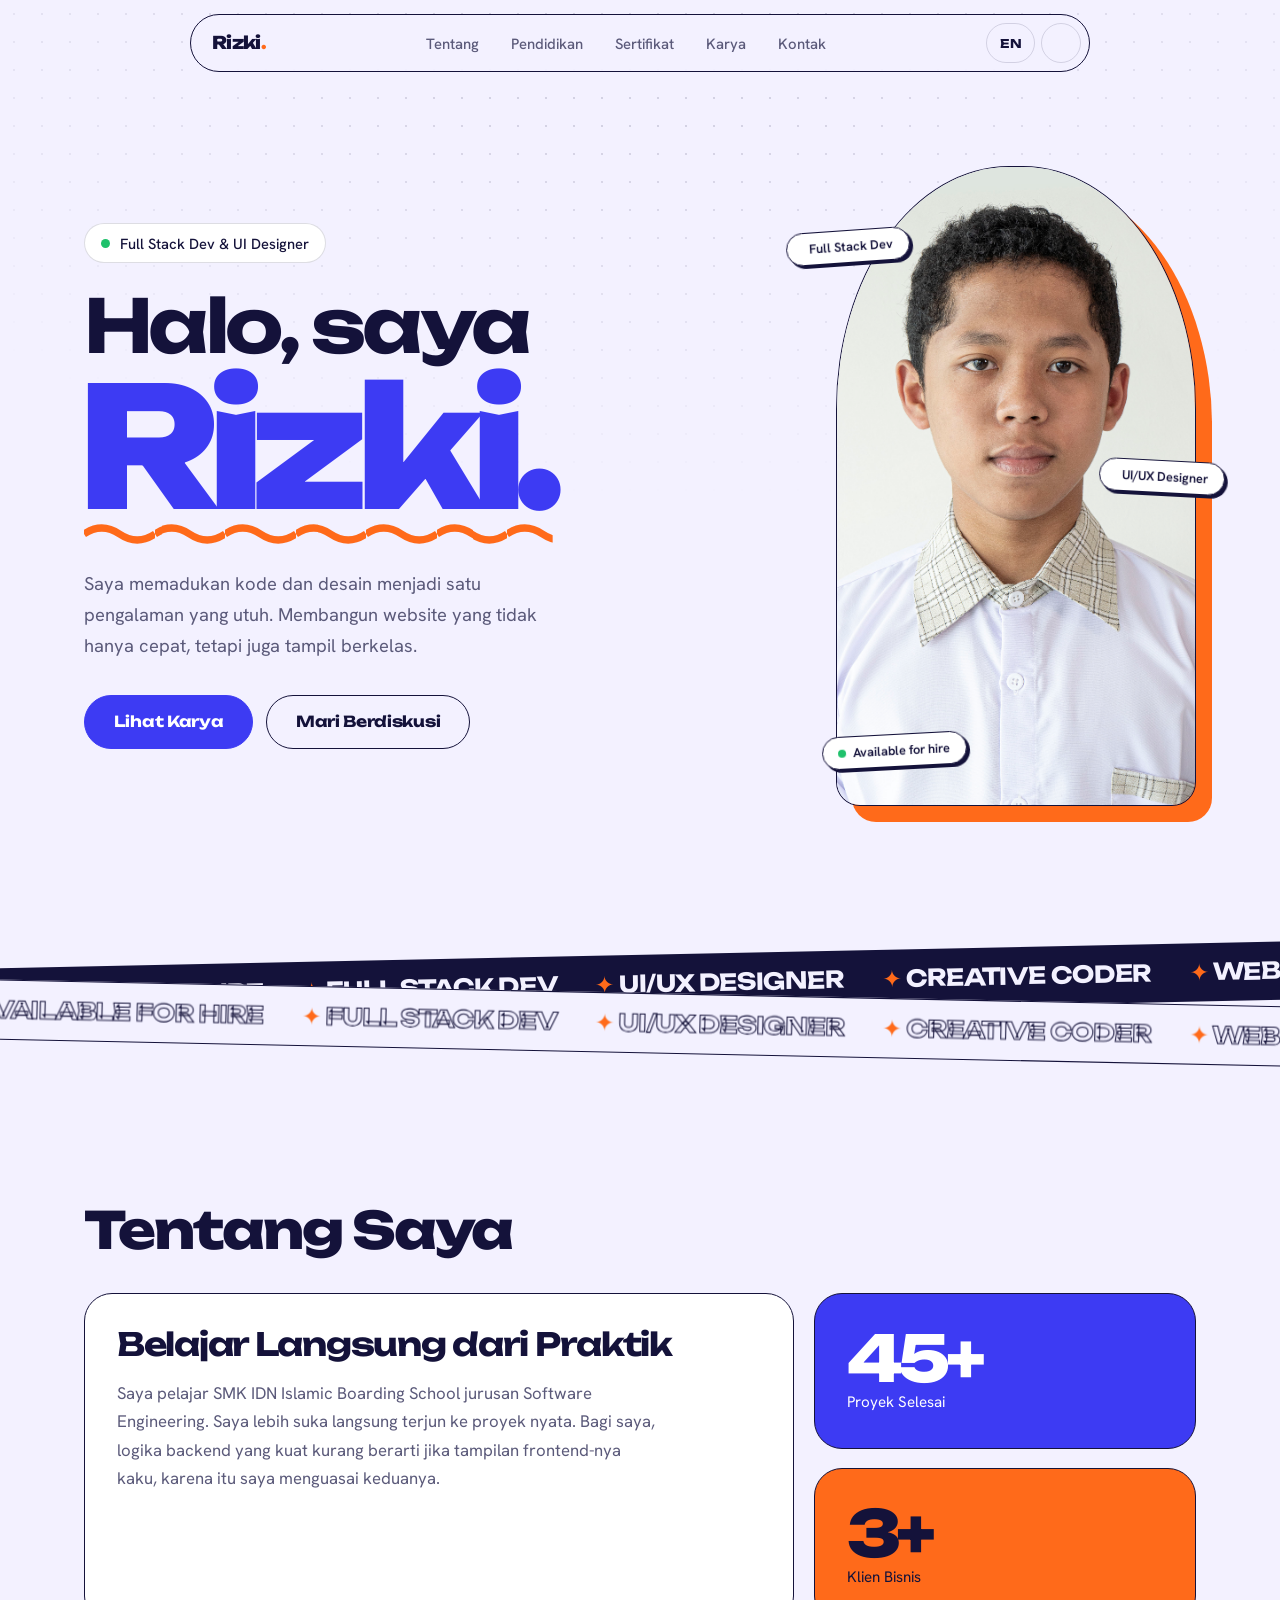
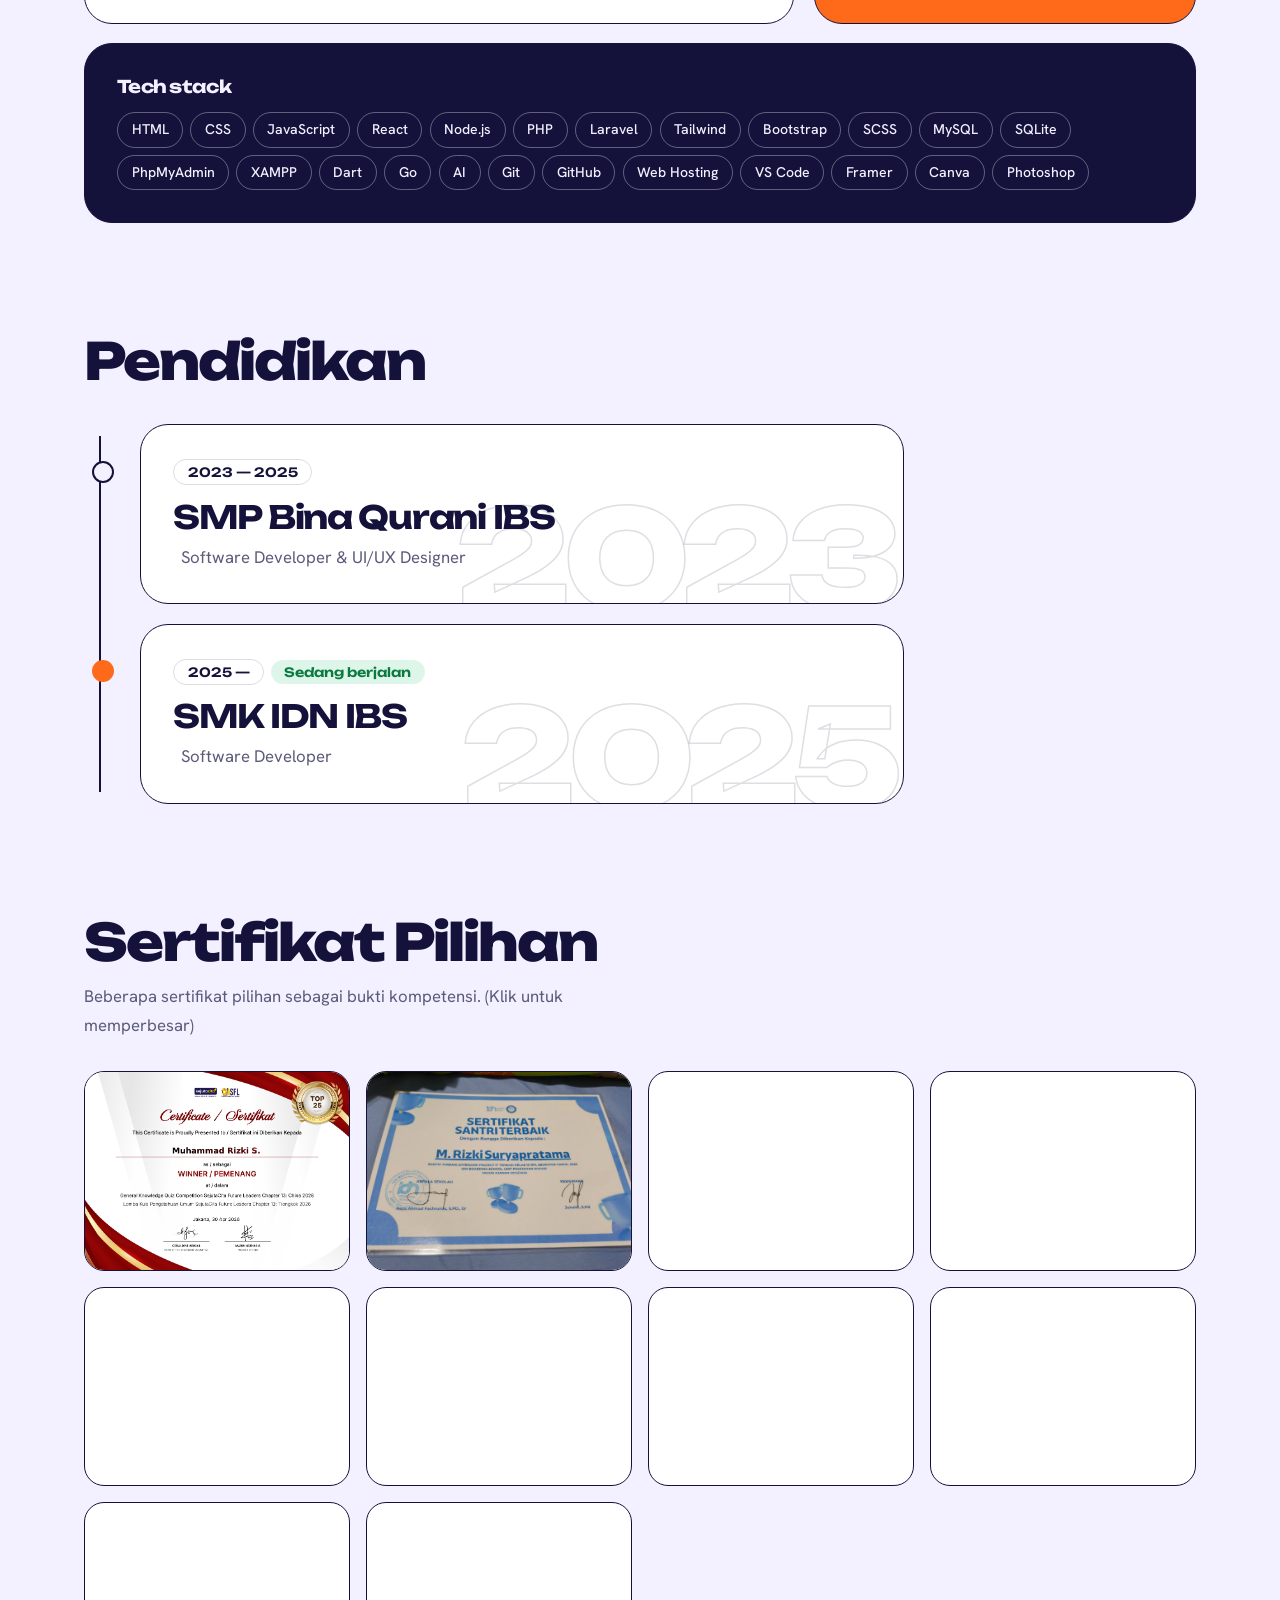
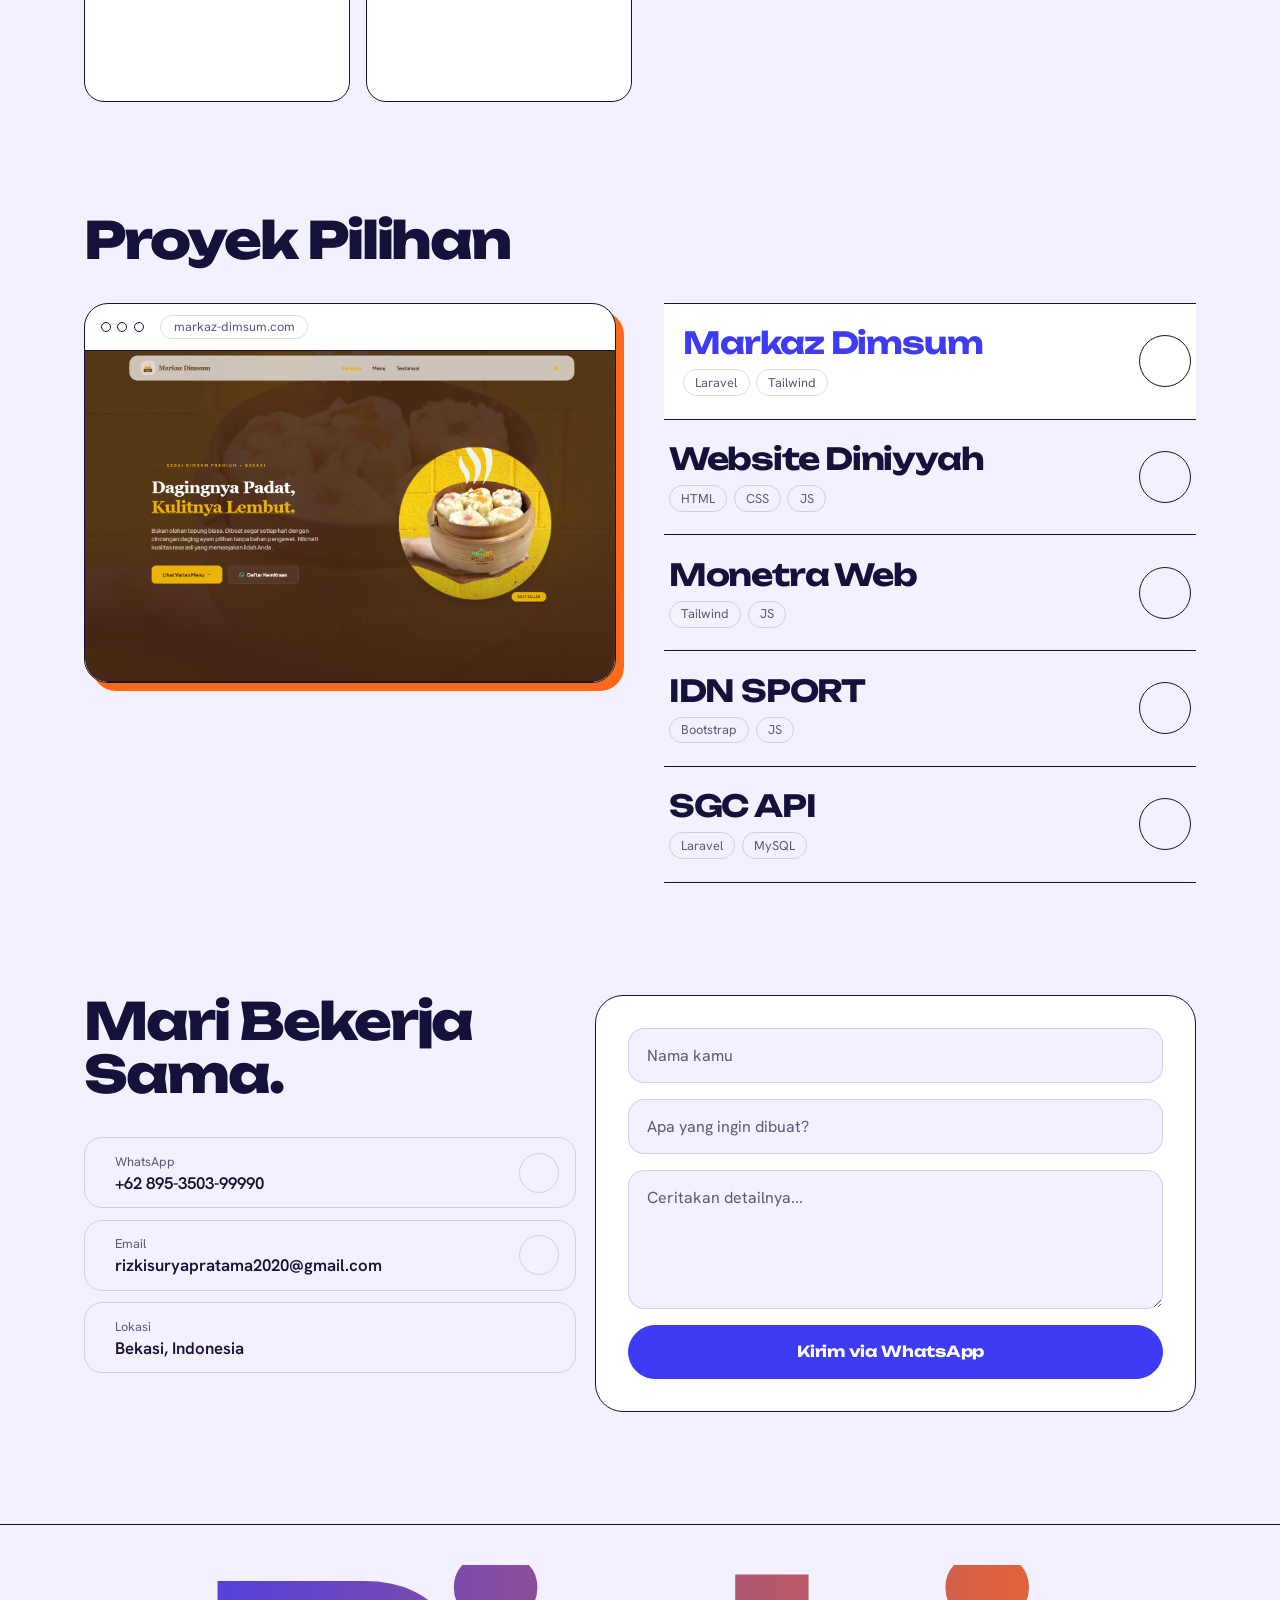
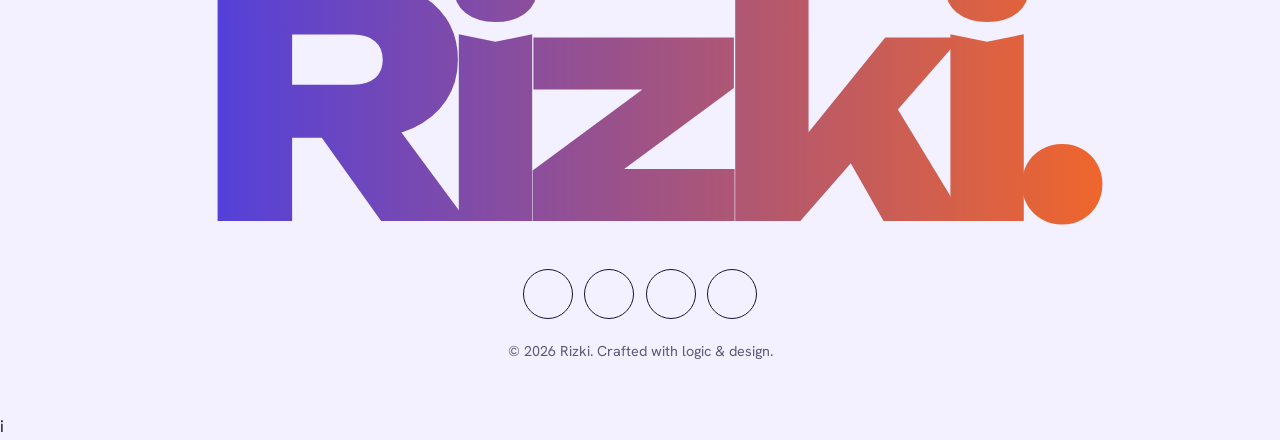
==== commit f1e4e1a8: "Refactor code structure for improved readability and maintainability" ====
--- a/index.html
+++ b/index.html
@@ -3,240 +3,180 @@
 
 <head>
     <meta charset="UTF-8">
-    <meta name="viewport" content="width=device-width, initial-scale=1.0">
+    <meta name="viewport" content="width=device-width, initial-scale=1">
     <title>Rizki - Creative Developer</title>
     <link rel="stylesheet" href="assets/css/style.css">
-    <link rel="shortcut icon" href="assets/img/logo.png" type="image/x-icon">
+    <link rel="shortcut icon" href="assets/img/logo.png">
     <link rel="preconnect" href="https://fonts.googleapis.com">
     <link rel="preconnect" href="https://fonts.gstatic.com" crossorigin>
     <link rel="stylesheet"
-        href="https://fonts.googleapis.com/css2?family=Bricolage+Grotesque:opsz,wght@12..96,500;12..96,700;12..96,800&family=Instrument+Sans:wght@400;500;600&display=swap">
+        href="https://fonts.googleapis.com/css2?family=Unbounded:wght@500;700;800&family=Hanken+Grotesk:wght@400;500;600&display=swap">
     <link rel="stylesheet" href="https://unicons.iconscout.com/release/v4.0.0/css/line.css">
-    <script>try { if (localStorage.getItem('theme') === 'light') document.documentElement.classList.add('light') } catch (e) { }</script>
-
+    <script>try { var t = localStorage.getItem('theme'); if (t === 'dark' || (!t && matchMedia('(prefers-color-scheme:dark)').matches)) document.documentElement.classList.add('dark') } catch (e) { }</script>
 </head>
 
 <body>
+    <div class="prog" aria-hidden="true"></div>
+    <div id="pre"><b>Rizki<span>.</span></b></div>
 
-    <div class="prog" aria-hidden="true"></div>
-    <div id="glow" aria-hidden="true"></div>
-    <div id="preloader">
-        <div class="loader-text"><span>Rizki</span><span class="dot">.</span></div>
-    </div>
-
-    <div id="lb" class="lb" role="dialog" aria-modal="true" aria-label="Pratinjau gambar">
-        <button type="button" class="lb-btn lb-close" data-a="close" aria-label="Tutup"><i
-                class="uil uil-times"></i></button>
-        <button type="button" class="lb-btn lb-prev" data-a="prev" aria-label="Sebelumnya"><i
-                class="uil uil-angle-left"></i></button>
-        <img id="lb-img" alt="">
-        <button type="button" class="lb-btn lb-next" data-a="next" aria-label="Berikutnya"><i
-                class="uil uil-angle-right"></i></button>
-        <div class="lb-n" id="lb-n"></div>
+    <div class="lb" id="lb" role="dialog" aria-modal="true" aria-label="Pratinjau gambar">
+        <button class="x" data-a="x" aria-label="Tutup"><i class="uil uil-times"></i></button>
+        <button class="pv" data-a="p" aria-label="Sebelumnya"><i class="uil uil-angle-left"></i></button>
+        <img id="lbi" alt="">
+        <button class="nx" data-a="n" aria-label="Berikutnya"><i class="uil uil-angle-right"></i></button>
+        <div class="n" id="lbn"></div>
     </div>
 
     <header>
         <nav>
             <a href="#home" class="logo">Rizki<span>.</span></a>
-            <ul class="nav-links" id="nav-links">
-                <li><a href="#about" class="nav-link lang" data-id="Tentang" data-en="About">Tentang</a></li>
-                <li><a href="#education" class="nav-link lang" data-id="Pendidikan" data-en="Education">Pendidikan</a>
-                </li>
-                <li><a href="#certificates" class="nav-link lang" data-id="Sertifikat" data-en="Certs">Sertifikat</a>
-                </li>
-                <li><a href="#portfolio" class="nav-link lang" data-id="Karya" data-en="Work">Karya</a></li>
-                <li><a href="#contact" class="nav-link lang" data-id="Kontak" data-en="Contact">Kontak</a></li>
+            <ul class="links" id="links">
+                <li><a href="#about" data-i="n_about">Tentang</a></li>
+                <li><a href="#education" data-i="n_edu">Pendidikan</a></li>
+                <li><a href="#certificates" data-i="n_cert">Sertifikat</a></li>
+                <li><a href="#portfolio" data-i="n_work">Karya</a></li>
+                <li><a href="#contact" data-i="n_contact">Kontak</a></li>
             </ul>
-            <div class="controls">
-                <button type="button" class="ibtn txt" id="lang-toggle" aria-label="Ganti bahasa">EN</button>
-                <button type="button" class="ibtn" id="theme-toggle" aria-label="Ganti tema"><i
-                        class="uil uil-moon"></i></button>
-                <button type="button" class="ibtn menu-toggle" id="menu-toggle" aria-label="Menu"
-                    aria-expanded="false"><i class="uil uil-bars"></i></button>
+            <div class="ctl">
+                <button class="ib t" id="lang" aria-label="Ganti bahasa">EN</button>
+                <button class="ib" id="theme" aria-label="Ganti tema"><i class="uil uil-moon"></i></button>
+                <button class="ib burger" id="burger" aria-label="Menu" aria-expanded="false"><i
+                        class="uil uil-bars"></i></button>
             </div>
         </nav>
     </header>
 
     <main>
-        <section id="home" class="hero container">
-            <div>
-                <span class="badge lang" data-id="Full Stack Dev & UI Designer"
-                    data-en="Full Stack Dev & UI Designer">Full Stack Dev & UI Designer</span>
-                <h1 class="hero-title lang" data-id="Halo, saya <br><span class='name'>Rizki.</span>"
-                    data-en="Hi, I am <br><span class='name'>Rizki.</span>">Halo, saya <br><span
-                        class="name">Rizki.</span></h1>
-                <p class="hero-desc lang"
-                    data-id="Saya memadukan kode dan desain menjadi satu pengalaman yang utuh. Membangun website yang tidak hanya cepat, tetapi juga tampil berkelas."
-                    data-en="I blend code and design into one epic experience. Building websites that are not only fast, but look ridiculously premium.">
-                    Saya memadukan kode dan desain menjadi satu pengalaman yang utuh. Membangun website yang tidak hanya
-                    cepat, tetapi juga tampil berkelas.</p>
-                <div class="hero-btns">
-                    <a href="#portfolio" class="btn btn-primary lang" data-id="Lihat Karya" data-en="View Work">Lihat
-                        Karya</a>
-                    <a href="#contact" class="btn btn-outline lang" data-id="Mari Berdiskusi" data-en="Let's Talk">Mari
-                        Berdiskusi</a>
+        <div class="wrap">
+            <section id="home" class="hero">
+                <div>
+                    <span class="status in1" data-i="status">Full Stack Dev &amp; UI Designer</span>
+                    <h1 class="in2" data-i="h1">Halo, saya <br><span class="nm">Rizki.</span></h1>
+                    <p class="lead in3" data-i="lead">Saya memadukan kode dan desain menjadi satu pengalaman yang utuh.
+                        Membangun website yang tidak hanya cepat, tetapi juga tampil berkelas.</p>
+                    <div class="cta in4">
+                        <a href="#portfolio" class="btn p" data-i="cta1">Lihat Karya</a>
+                        <a href="#contact" class="btn" data-i="cta2">Mari Berdiskusi</a>
+                    </div>
                 </div>
+                <div class="pf in3">
+                    <img src="assets/img/profile.jpg" alt="Foto Rizki" width="512" height="640"
+                        onerror="this.onerror=null;this.src='https://ui-avatars.com/api/?name=Rizki&background=3d3bf3&color=fff&size=512'">
+                    <span class="chip c1"><i class="uil uil-brackets-curly"></i>Full Stack Dev</span><span
+                        class="chip c2"><i class="uil uil-palette"></i>UI/UX Designer</span><span
+                        class="chip c3"><b></b>Available for hire</span>
+                </div>
+            </section>
+        </div>
+
+        <div class="mqw" aria-hidden="true">
+            <div class="mr">
+                <div class="mc"></div>
             </div>
-            <div class="pwrap">
-                <div class="portrait"><img src="assets/img/profile.jpg" alt="Rizki" width="512" height="640"
-                        decoding="async"
-                        data-fb="https://ui-avatars.com/api/?name=Rizki&background=151515&color=F8F8F8&size=512"
-                        onerror="this.onerror=null;this.src=this.dataset.fb"></div>
-                <span class="chip c1"><i class="uil uil-brackets-curly"></i>Full Stack Dev</span>
-                <span class="chip c2"><i class="uil uil-palette"></i>UI/UX Designer</span>
-                <span class="chip c3"><b></b>Available for hire</span>
-            </div>
-            <span class="cue" aria-hidden="true"></span>
-        </section>
-
-        <div class="mq-wrap" aria-hidden="true">
-            <div class="marquee-wrapper">
-                <div class="marquee-content">
-                    <div class="marquee-text">AVAILABLE FOR HIRE <i>✦</i> FULL STACK DEV <i>✦</i> UI/UX DESIGNER
-                        <i>✦</i> CREATIVE CODER <i>✦</i> WEB ENTHUSIAST <i>✦</i></div>
-                </div>
-            </div>
-            <div class="marquee-wrapper alt">
-                <div class="marquee-content rev">
-                    <div class="marquee-text">AVAILABLE FOR HIRE <i>✦</i> FULL STACK DEV <i>✦</i> UI/UX DESIGNER
-                        <i>✦</i> CREATIVE CODER <i>✦</i> WEB ENTHUSIAST <i>✦</i></div>
-                </div>
+            <div class="mr alt">
+                <div class="mc"></div>
             </div>
         </div>
 
-        <section id="about" class="section container">
-            <div class="sec-head rv">
-                <h2 class="sec-title lang" data-id="Tentang Saya" data-en="Who Am I?">Tentang Saya</h2>
-            </div>
-            <div class="bento">
-                <div class="b b-about card rv">
-                    <h3 class="lang" data-id="Belajar Langsung dari Praktik" data-en="Built Different">Belajar Langsung
-                        dari Praktik</h3>
-                    <p class="lang"
-                        data-id="Saya pelajar SMK IDN Islamic Boarding School jurusan Software Engineering. Saya lebih suka langsung terjun ke proyek nyata. Bagi saya, logika backend yang kuat kurang berarti jika tampilan frontend-nya kaku, karena itu saya menguasai keduanya."
-                        data-en="Studying Software Engineering at SMK IDN. My game plan: dive straight into real projects. A powerful backend is useless if the frontend feels stiff. That's why I master both.">
-                        Saya pelajar SMK IDN Islamic Boarding School jurusan Software Engineering. Saya lebih suka
-                        langsung terjun ke proyek nyata. Bagi saya, logika backend yang kuat kurang berarti jika
-                        tampilan frontend-nya kaku, karena itu saya menguasai keduanya.</p>
+        <div class="wrap">
+            <section id="about">
+                <h2 data-i="h_about">Tentang Saya</h2>
+                <div class="about">
+                    <div class="box">
+                        <h3 data-i="a_h">Belajar Langsung dari Praktik</h3>
+                        <p data-i="a_p">Saya pelajar SMK IDN Islamic Boarding School jurusan Software Engineering. Saya
+                            lebih suka langsung terjun ke proyek nyata. Bagi saya, logika backend yang kuat kurang
+                            berarti jika tampilan frontend-nya kaku, karena itu saya menguasai keduanya.</p>
+                    </div>
+                    <div class="stats">
+                        <div class="box st"><b data-n="45">45+</b><span data-i="s1">Proyek Selesai</span></div>
+                        <div class="box st"><b data-n="3">3+</b><span data-i="s2">Klien Bisnis</span></div>
+                    </div>
+                    <div class="box stack">
+                        <h3>Tech stack</h3>
+                        <div class="chips" id="chips"></div>
+                    </div>
                 </div>
-                <div class="b b-stat card rv d1">
-                    <div class="stat-num" data-n="45" data-s="+">45+</div>
-                    <div class="stat-label lang" data-id="Proyek Selesai" data-en="Projects Done">Proyek Selesai</div>
-                </div>
-                <div class="b b-stat card rv d1">
-                    <div class="stat-num" data-n="3" data-s="+">3+</div>
-                    <div class="stat-label lang" data-id="Klien Bisnis" data-en="Biz Clients">Klien Bisnis</div>
-                </div>
-                <div class="b b-skill card rv d2">
-                    <h3 class="lang" data-id="Tech Stack" data-en="Tech Stack">Tech Stack</h3>
-                    <div class="tags" id="tags"></div>
-                </div>
-            </div>
-        </section>
+            </section>
 
-        <section id="education" class="section container">
-            <div class="sec-head rv">
-                <h2 class="sec-title lang" data-id="Pendidikan" data-en="Education">Pendidikan</h2>
-            </div>
-            <div class="edu" id="edu">
-                <span class="edu-line" aria-hidden="true"><span class="edu-fill"></span></span>
-                <ol>
-                    <li class="edu-item rv">
-                        <span class="edu-node" aria-hidden="true"></span>
-                        <article class="edu-card card">
-                            <span class="edu-year">2023 — 2025</span>
-                            <h3>SMP Bina Qurani IBS</h3>
-                            <p><i class="uil uil-brackets-curly"></i>Software Developer &amp; UI/UX Designer</p>
-                            <span class="ghost" aria-hidden="true">2023</span>
-                        </article>
+            <section id="education">
+                <h2 data-i="h_edu">Pendidikan</h2>
+                <ol class="edu">
+                    <li class="ed box"><span class="gh" aria-hidden="true"><b>2023</b></span><span class="yr">2023 —
+                            2025</span>
+                        <h3>SMP Bina Qurani IBS</h3>
+                        <p><i class="uil uil-brackets-curly"></i>Software Developer &amp; UI/UX Designer</p>
                     </li>
-                    <li class="edu-item current rv d1">
-                        <span class="edu-node" aria-hidden="true"></span>
-                        <article class="edu-card card">
-                            <span class="edu-year">2025 —</span><span class="live lang" data-id="Sedang berjalan"
-                                data-en="Ongoing">Sedang berjalan</span>
-                            <h3>SMK IDN IBS</h3>
-                            <p><i class="uil uil-brackets-curly"></i>Software Developer</p>
-                            <span class="ghost" aria-hidden="true">2025</span>
-                        </article>
+                    <li class="ed box now"><span class="gh" aria-hidden="true"><b>2025</b></span><span class="yr">2025
+                            —</span><span class="yr live" data-i="now">Sedang berjalan</span>
+                        <h3>SMK IDN IBS</h3>
+                        <p><i class="uil uil-brackets-curly"></i>Software Developer</p>
                     </li>
                 </ol>
-            </div>
-        </section>
+            </section>
 
-        <section id="certificates" class="section container">
-            <div class="sec-head rv">
-                <h2 class="sec-title lang" data-id="Sertifikat Pilihan" data-en="Selected Certificates">Sertifikat
-                    Pilihan</h2>
-                <p class="sec-sub lang"
-                    data-id="Beberapa sertifikat pilihan sebagai bukti kompetensi. (Klik untuk memperbesar)"
-                    data-en="A few selected certificates. (Click to expand)">Beberapa sertifikat pilihan sebagai bukti
-                    kompetensi. (Klik untuk memperbesar)</p>
-            </div>
-            <div class="certs" id="certs"></div>
-        </section>
+            <section id="certificates">
+                <h2 data-i="h_cert">Sertifikat Pilihan</h2>
+                <p class="sub" data-i="cert_sub">Beberapa sertifikat pilihan sebagai bukti kompetensi. (Klik untuk
+                    memperbesar)</p>
+                <div class="certs" id="certs"></div>
+            </section>
 
-        <section id="portfolio" class="section container">
-            <div class="sec-head rv">
-                <h2 class="sec-title lang" data-id="Proyek Pilihan" data-en="Selected Work">Proyek Pilihan</h2>
-            </div>
-            <div class="works" id="projects"></div>
-        </section>
+            <section id="portfolio">
+                <h2 data-i="h_work">Proyek Pilihan</h2>
+                <div class="work">
+                    <div class="prev">
+                        <div class="bar"><i></i><i></i><i></i><span id="ph"></span></div><button class="zoom" id="pz"
+                            data-g="w" aria-label="Pratinjau proyek"><img id="pi" alt=""></button>
+                    </div>
+                    <div class="list" id="list"></div>
+                </div>
+            </section>
 
-        <section id="contact" class="section container">
-            <div class="contact">
-                <div class="c-box card rv">
-                    <h2 class="sec-title lang" data-id="Mari Bekerja Sama." data-en="Let's Build.">Mari Bekerja Sama.
-                    </h2>
-                    <div class="rows">
-                        <div class="row"><i class="uil uil-whatsapp"></i>
-                            <div>
-                                <h4>WhatsApp</h4>
-                                <p>+62 895-3503-99990</p>
+            <section id="contact">
+                <div class="contact">
+                    <div>
+                        <h2 data-i="h_contact">Mari Bekerja Sama.</h2>
+                        <div class="rows">
+                            <div class="row"><i class="uil uil-whatsapp"></i>
+                                <div><small>WhatsApp</small>
+                                    <p>+62 895-3503-99990</p>
+                                </div><button class="copy" data-c="+62 895-3503-99990" aria-label="Salin nomor"><i
+                                        class="uil uil-copy"></i></button>
                             </div>
-                            <button type="button" class="copy" data-copy="+62 895-3503-99990"
-                                aria-label="Salin nomor WhatsApp"><i class="uil uil-copy"></i></button>
-                        </div>
-                        <div class="row"><i class="uil uil-envelope"></i>
-                            <div>
-                                <h4>Email</h4>
-                                <p>rizkisuryapratama2020@gmail.com</p>
+                            <div class="row"><i class="uil uil-envelope"></i>
+                                <div><small>Email</small>
+                                    <p>rizkisuryapratama2020@gmail.com</p>
+                                </div><button class="copy" data-c="rizkisuryapratama2020@gmail.com"
+                                    aria-label="Salin email"><i class="uil uil-copy"></i></button>
                             </div>
-                            <button type="button" class="copy" data-copy="rizkisuryapratama2020@gmail.com"
-                                aria-label="Salin email"><i class="uil uil-copy"></i></button>
-                        </div>
-                        <div class="row"><i class="uil uil-map-marker"></i>
-                            <div>
-                                <h4 class="lang" data-id="Lokasi" data-en="Location">Lokasi</h4>
-                                <p>Bekasi, Indonesia</p>
+                            <div class="row"><i class="uil uil-map-marker"></i>
+                                <div><small data-i="loc">Lokasi</small>
+                                    <p>Bekasi, Indonesia</p>
+                                </div>
                             </div>
                         </div>
                     </div>
-                </div>
-                <div class="c-box card rv d1">
-                    <form id="wa-form">
-                        <div class="field"><input type="text" id="name" required autocomplete="name" class="lang"
-                                data-id="Nama kamu" data-en="Your name" placeholder="Nama kamu" aria-label="Nama"></div>
-                        <div class="field"><input type="text" id="topic" required class="lang"
-                                data-id="Apa yang ingin dibuat?" data-en="What's the idea?"
-                                placeholder="Apa yang ingin dibuat?" aria-label="Topik"></div>
-                        <div class="field"><textarea id="message" rows="5" required class="lang"
-                                data-id="Ceritakan detailnya..." data-en="Tell me more..."
-                                placeholder="Ceritakan detailnya..." aria-label="Pesan"></textarea></div>
-                        <button type="submit" class="btn btn-primary"><span class="lang" data-id="Kirim via WhatsApp"
-                                data-en="Send via WhatsApp">Kirim via WhatsApp</span> <i
+                    <form class="box" id="wa">
+                        <input id="fn" required autocomplete="name" data-p="f_name" placeholder="Nama kamu"
+                            aria-label="Nama">
+                        <input id="ft" required data-p="f_topic" placeholder="Apa yang ingin dibuat?"
+                            aria-label="Topik">
+                        <textarea id="fm" rows="5" required data-p="f_msg" placeholder="Ceritakan detailnya..."
+                            aria-label="Pesan"></textarea>
+                        <button class="btn p" type="submit"><span data-i="send">Kirim via WhatsApp</span><i
                                 class="uil uil-arrow-right"></i></button>
                     </form>
                 </div>
-            </div>
-        </section>
+            </section>
+        </div>
     </main>
 
     <footer>
-        <div class="container">
-            <div class="bigname" aria-hidden="true">Rizki.</div>
-            <div class="social">
-                <a href="https://github.com/mrizzzz97" target="_blank" rel="noopener noreferrer" aria-label="GitHub"><i
+        <div class="wrap">
+            <div class="big" aria-hidden="true">Rizki.</div>
+            <div class="soc">
+                <a href="https://github.com/kiiiihasss" target="_blank" rel="noopener noreferrer" aria-label="GitHub"><i
                         class="uil uil-github-alt"></i></a>
                 <a href="https://www.linkedin.com/in/muhammad-rizki-suryapratama" target="_blank"
                     rel="noopener noreferrer" aria-label="LinkedIn"><i class="uil uil-linkedin"></i></a>
@@ -245,12 +185,12 @@
                 <a href="https://www.youtube.com/@m.rizzzz.97" target="_blank" rel="noopener noreferrer"
                     aria-label="YouTube"><i class="uil uil-youtube"></i></a>
             </div>
-            <p>&copy; 2026 Rizki. Crafted with logic & design.</p>
+            <p>&copy; 2026 Rizki. Crafted with logic &amp; design.</p>
         </div>
     </footer>
-    <button type="button" class="top" id="top" aria-label="Kembali ke atas"><i class="uil uil-arrow-up"></i></button>
+    <button class="top" id="top" aria-label="Kembali ke atas"><i class="uil uil-arrow-up"></i></button>
 
-    <script src="assets/js/main.js"></script>
+    <script src="assets/js/main.js"></script>i
 </body>
 
 </html>
--- a/assets/css/style.css
+++ b/assets/css/style.css
@@ -1,33 +1,26 @@
 :root {
-    --bg: #090a0e;
-    --card: #12141b;
-    --hover: #181b24;
-    --tx: #f3f4f6;
-    --mu: #9a9eac;
-    --bd: rgba(255, 255, 255, .08);
-    --bd2: rgba(255, 255, 255, .18);
-    --ac: #c6ff3d;
-    --on-ac: #0b0d05;
-    --hl: #c6ff3d;
-    --glow: rgba(198, 255, 61, .1);
-    --fd: 'Bricolage Grotesque', system-ui, sans-serif;
-    --fb: 'Instrument Sans', system-ui, sans-serif;
-    --ease: cubic-bezier(.2, .9, .2, 1);
-    --r: 24px
-}
-
-:root.light {
-    --bg: #f5f4f0;
+    --bg: #f3f1ff;
+    --ink: #14123a;
+    --mu: #5b5a7a;
     --card: #fff;
-    --hover: #faf9f6;
-    --tx: #101010;
-    --mu: #5f6270;
-    --bd: rgba(0, 0, 0, .09);
-    --bd2: rgba(0, 0, 0, .22);
-    --ac: #111;
-    --on-ac: #fff;
-    --hl: #a6e000;
-    --glow: rgba(120, 160, 0, .1)
+    --ln: rgba(20, 18, 58, .14);
+    --ac: #3d3bf3;
+    --on: #fff;
+    --hot: #ff6a1a;
+    --fd: 'Unbounded', system-ui, sans-serif;
+    --fb: 'Hanken Grotesk', system-ui, sans-serif;
+    --ease: cubic-bezier(.2, .9, .2, 1)
+}
+
+:root.dark {
+    --bg: #0d0c24;
+    --ink: #f1f0ff;
+    --mu: #a3a2c6;
+    --card: #17163a;
+    --ln: rgba(241, 240, 255, .16);
+    --ac: #8b8aff;
+    --on: #0d0c24;
+    --hot: #ff8a45
 }
 
 * {
@@ -38,16 +31,1177 @@
 
 html {
     scroll-behavior: smooth;
-    scroll-padding-top: 96px;
+    scroll-padding-top: 90px;
     overflow-x: clip
 }
 
 body {
-    font: 400 1rem/1.7 var(--fb);
+    font: 400 1.05rem/1.7 var(--fb);
     background: var(--bg);
-    color: var(--tx);
+    color: var(--ink);
     overflow-x: clip;
     transition: background .3s, color .3s
+}
+
+a {
+    color: inherit;
+    text-decoration: none
+}
+
+ul,
+ol {
+    list-style: none
+}
+
+img {
+    max-width: 100%;
+    display: block
+}
+
+button {
+    font: inherit;
+    color: inherit;
+    cursor: pointer
+}
+
+:focus-visible {
+    outline: 3px solid var(--hot);
+    outline-offset: 3px;
+    border-radius: 8px
+}
+
+.wrap {
+    max-width: 1160px;
+    margin: 0 auto;
+    padding: 0 1.5rem
+}
+
+section {
+    padding: 6rem 0 1rem
+}
+
+h1,
+h2,
+h3,
+.logo {
+    font-family: var(--fd)
+}
+
+h2 {
+    font-size: clamp(1.9rem, 4.6vw, 3.2rem);
+    font-weight: 800;
+    letter-spacing: -.04em;
+    line-height: 1.05;
+    margin-bottom: 2.2rem;
+    max-width: 16ch
+}
+
+.sub {
+    color: var(--mu);
+    margin: -1.4rem 0 2rem;
+    max-width: 56ch
+}
+
+.prog {
+    position: fixed;
+    top: 0;
+    left: 0;
+    right: 0;
+    height: 4px;
+    background: var(--hot);
+    transform-origin: left;
+    transform: scaleX(var(--sp, 0));
+    z-index: 300
+}
+
+#pre {
+    position: fixed;
+    inset: 0;
+    z-index: 10000;
+    background: var(--bg);
+    display: grid;
+    place-items: center;
+    transition: opacity .5s, visibility .5s
+}
+
+#pre.done {
+    opacity: 0;
+    visibility: hidden;
+    pointer-events: none
+}
+
+#pre b {
+    font: 800 3rem var(--fd);
+    letter-spacing: -.06em;
+    animation: pre .7s var(--ease) both
+}
+
+#pre b span {
+    color: var(--hot)
+}
+
+@keyframes pre {
+    from {
+        opacity: 0;
+        translate: 0 30px
+    }
+}
+
+/* nav */
+header {
+    position: fixed;
+    top: 14px;
+    left: 0;
+    right: 0;
+    z-index: 100;
+    display: flex;
+    justify-content: center;
+    padding: 0 .8rem
+}
+
+nav {
+    width: min(100%, 900px);
+    display: flex;
+    align-items: center;
+    justify-content: space-between;
+    gap: 1rem;
+    padding: .5rem .5rem .5rem 1.3rem;
+    border: 1.5px solid var(--ink);
+    border-radius: 100px;
+    background: color-mix(in srgb, var(--bg) 88%, transparent);
+    backdrop-filter: blur(12px)
+}
+
+.logo {
+    font-weight: 800;
+    font-size: 1.1rem;
+    letter-spacing: -.04em
+}
+
+.logo span {
+    color: var(--hot)
+}
+
+.links {
+    display: flex;
+    gap: .1rem
+}
+
+.links a {
+    font-size: .93rem;
+    font-weight: 500;
+    padding: .45rem .95rem;
+    border-radius: 100px;
+    color: var(--mu);
+    transition: .2s
+}
+
+.links a:hover {
+    color: var(--ink)
+}
+
+.links a.on {
+    background: var(--ink);
+    color: var(--bg)
+}
+
+.ctl {
+    display: flex;
+    gap: .35rem
+}
+
+.ib {
+    min-width: 40px;
+    height: 40px;
+    display: grid;
+    place-items: center;
+    border: 1.5px solid var(--ln);
+    border-radius: 100px;
+    background: none;
+    font-size: 1.15rem;
+    transition: .2s
+}
+
+.ib:hover {
+    border-color: var(--ink)
+}
+
+.ib.t {
+    font: 700 .75rem var(--fd);
+    padding: 0 .8rem
+}
+
+.burger {
+    display: none
+}
+
+@media(max-width:760px) {
+    .burger {
+        display: grid
+    }
+
+    .links {
+        position: absolute;
+        top: calc(100% + 8px);
+        left: .8rem;
+        right: .8rem;
+        flex-direction: column;
+        padding: .6rem;
+        background: var(--card);
+        border: 1.5px solid var(--ink);
+        border-radius: 24px;
+        opacity: 0;
+        visibility: hidden;
+        translate: 0 -8px;
+        transition: .25s var(--ease)
+    }
+
+    .links.open {
+        opacity: 1;
+        visibility: visible;
+        translate: 0 0
+    }
+
+    .links a {
+        font-size: 1.05rem;
+        padding: .8rem 1rem
+    }
+
+    header {
+        align-items: flex-start
+    }
+
+    nav {
+        position: relative
+    }
+}
+
+/* buttons */
+.btn {
+    display: inline-flex;
+    align-items: center;
+    justify-content: center;
+    gap: .6rem;
+    min-height: 54px;
+    padding: .8rem 1.8rem;
+    border-radius: 100px;
+    font: 700 .95rem var(--fd);
+    letter-spacing: -.02em;
+    border: 1.5px solid var(--ink);
+    transition: transform .25s var(--ease), box-shadow .25s
+}
+
+.btn.p {
+    background: var(--ac);
+    color: var(--on);
+    border-color: var(--ac)
+}
+
+.btn:hover {
+    transform: translate(-3px, -3px);
+    box-shadow: 4px 4px 0 var(--ink)
+}
+
+.btn:active {
+    transform: none;
+    box-shadow: none
+}
+
+/* hero */
+.hero {
+    min-height: 100svh;
+    display: grid;
+    grid-template-columns: 1.3fr .7fr;
+    gap: 3rem;
+    align-items: center;
+    padding: 7.5rem 0 3rem
+}
+
+.status {
+    display: inline-flex;
+    align-items: center;
+    gap: .6rem;
+    padding: .4rem 1rem;
+    border: 1.5px solid var(--ln);
+    border-radius: 100px;
+    background: var(--card);
+    font-size: .92rem;
+    font-weight: 500;
+    margin-bottom: 1.6rem
+}
+
+.status::before {
+    content: "";
+    width: 9px;
+    height: 9px;
+    border-radius: 50%;
+    background: #1fc16b;
+    animation: pulse 2s infinite
+}
+
+@keyframes pulse {
+    0% {
+        box-shadow: 0 0 0 0 rgba(31, 193, 107, .5)
+    }
+
+    100% {
+        box-shadow: 0 0 0 10px transparent
+    }
+}
+
+h1 {
+    font-size: clamp(2.2rem, 6.2vw, 4.6rem);
+    font-weight: 700;
+    line-height: 1;
+    letter-spacing: -.05em;
+    margin-bottom: 1.5rem
+}
+
+h1 .nm {
+    display: block;
+    font-size: clamp(4.2rem, 15vw, 10.5rem);
+    font-weight: 800;
+    letter-spacing: -.08em;
+    line-height: .9;
+    color: var(--ac);
+    margin: .05em 0 .1em -.04em
+}
+
+.lead {
+    color: var(--mu);
+    font-size: 1.15rem;
+    max-width: 50ch;
+    margin-bottom: 2rem
+}
+
+.cta {
+    display: flex;
+    gap: .8rem;
+    flex-wrap: wrap
+}
+
+.pf {
+    position: relative;
+    max-width: 360px;
+    justify-self: end;
+    width: 100%
+}
+
+.pf::before {
+    content: "";
+    position: absolute;
+    inset: 0;
+    translate: 16px 16px;
+    background: var(--hot);
+    border-radius: 48% 48% 24px 24px/38% 38% 24px 24px
+}
+
+.pf img {
+    position: relative;
+    aspect-ratio: 4/5;
+    width: 100%;
+    object-fit: cover;
+    border: 1.5px solid var(--ink);
+    background: var(--card);
+    border-radius: 48% 48% 24px 24px/38% 38% 24px 24px
+}
+
+.chip {
+    position: absolute;
+    z-index: 2;
+    display: inline-flex;
+    align-items: center;
+    gap: .45rem;
+    padding: .45rem .95rem;
+    background: var(--card);
+    border: 1.5px solid var(--ink);
+    border-radius: 100px;
+    font: 600 .8rem var(--fb);
+    white-space: nowrap;
+    box-shadow: 3px 3px 0 var(--ink)
+}
+
+.chip i {
+    color: var(--ac)
+}
+
+.chip b {
+    width: 8px;
+    height: 8px;
+    border-radius: 50%;
+    background: #1fc16b
+}
+
+.c1 {
+    left: -14%;
+    top: 10%;
+    rotate: -4deg
+}
+
+.c2 {
+    right: -8%;
+    top: 46%;
+    rotate: 3deg
+}
+
+.c3 {
+    left: -4%;
+    bottom: 6%;
+    rotate: -3deg
+}
+
+@media(max-width:860px) {
+    .hero {
+        grid-template-columns: 1fr;
+        min-height: auto;
+        padding-top: 7rem
+    }
+
+    .pf {
+        order: -1;
+        justify-self: start;
+        max-width: 260px
+    }
+
+    .c1 {
+        left: -6px
+    }
+
+    .c2 {
+        right: -10px
+    }
+
+    .c3 {
+        left: -6px
+    }
+}
+
+.in1,
+.in2,
+.in3,
+.in4 {
+    opacity: 0;
+    translate: 0 24px
+}
+
+.ready .in1,
+.ready .in2,
+.ready .in3,
+.ready .in4 {
+    animation: up .8s var(--ease) forwards
+}
+
+.ready .in1 {
+    animation-delay: .1s
+}
+
+.ready .in2 {
+    animation-delay: .25s
+}
+
+.ready .in3 {
+    animation-delay: .45s
+}
+
+.ready .in4 {
+    animation-delay: .6s
+}
+
+@keyframes up {
+    to {
+        opacity: 1;
+        translate: 0 0
+    }
+}
+
+/* marquee */
+.mqw {
+    overflow: hidden;
+    padding: 2.5rem 0;
+    margin: 1rem 0
+}
+
+.mr {
+    overflow: hidden;
+    padding: .9rem 0;
+    rotate: -1.2deg;
+    scale: 1.04;
+    background: var(--ink);
+    color: var(--bg)
+}
+
+.mr.alt {
+    background: var(--bg);
+    color: var(--ink);
+    rotate: 1.2deg;
+    margin-top: -1.1rem;
+    border-block: 1.5px solid var(--ink)
+}
+
+.mc {
+    display: flex;
+    width: max-content;
+    animation: sc 34s linear infinite
+}
+
+.mr.alt .mc {
+    animation-direction: reverse;
+    animation-duration: 40s
+}
+
+.mr span {
+    font: 700 1.4rem var(--fd);
+    letter-spacing: -.04em;
+    white-space: nowrap;
+    padding-right: 2rem
+}
+
+.mr.alt span {
+    color: transparent;
+    -webkit-text-stroke: 1px var(--ink)
+}
+
+.mr b {
+    color: var(--hot);
+    font-weight: 400;
+    padding-left: 2rem;
+    -webkit-text-stroke: 0
+}
+
+@keyframes sc {
+    to {
+        transform: translateX(-50%)
+    }
+}
+
+/* about */
+.about {
+    display: grid;
+    grid-template-columns: 1.3fr .7fr;
+    gap: 1.2rem
+}
+
+.box {
+    background: var(--card);
+    border: 1.5px solid var(--ink);
+    border-radius: 28px;
+    padding: 2rem
+}
+
+.about h3 {
+    font-size: clamp(1.4rem, 2.6vw, 2rem);
+    letter-spacing: -.04em;
+    line-height: 1.15;
+    margin-bottom: 1rem
+}
+
+.about p {
+    color: var(--mu);
+    max-width: 60ch
+}
+
+.stats {
+    display: grid;
+    gap: 1.2rem
+}
+
+.st {
+    display: flex;
+    flex-direction: column;
+    justify-content: center
+}
+
+.st b {
+    font: 800 clamp(2.8rem, 5vw, 4rem)/1 var(--fd);
+    letter-spacing: -.07em;
+    color: var(--ac)
+}
+
+.st span {
+    color: var(--mu);
+    font-size: .95rem
+}
+
+.stack {
+    grid-column: 1/-1
+}
+
+.stack h3 {
+    font-size: 1.1rem;
+    margin-bottom: 1rem
+}
+
+.chips {
+    display: flex;
+    flex-wrap: wrap;
+    gap: .45rem
+}
+
+.chips span {
+    padding: .3rem .85rem;
+    border: 1.5px solid var(--ln);
+    border-radius: 100px;
+    font-size: .88rem;
+    font-weight: 500;
+    transition: .2s
+}
+
+.chips span:hover {
+    background: var(--ink);
+    color: var(--bg);
+    border-color: var(--ink)
+}
+
+@media(max-width:800px) {
+    .about {
+        grid-template-columns: 1fr
+    }
+
+    .stats {
+        grid-template-columns: 1fr 1fr
+    }
+}
+
+/* education */
+.edu {
+    position: relative;
+    max-width: 820px;
+    padding-left: 56px;
+    display: grid;
+    gap: 1.2rem
+}
+
+.edu::before {
+    content: "";
+    position: absolute;
+    left: 15px;
+    top: 12px;
+    bottom: 12px;
+    width: 2px;
+    background: var(--ink)
+}
+
+.ed {
+    position: relative
+}
+
+.gh {
+    position: absolute;
+    inset: 0;
+    overflow: hidden;
+    border-radius: inherit;
+    pointer-events: none
+}
+
+.gh b {
+    position: absolute;
+    right: .6rem;
+    bottom: -1.4rem;
+    font: 800 clamp(4.5rem, 14vw, 8.5rem)/1 var(--fd);
+    letter-spacing: -.07em;
+    color: transparent;
+    -webkit-text-stroke: 1.5px var(--ln);
+    user-select: none
+}
+
+.ed>:not(.gh) {
+    position: relative
+}
+
+.ed::before {
+    content: "";
+    position: absolute;
+    left: -49px;
+    top: 2.2rem;
+    width: 18px;
+    height: 18px;
+    border-radius: 50%;
+    background: var(--bg);
+    border: 2px solid var(--ink)
+}
+
+.ed.now::before {
+    background: var(--hot);
+    border-color: var(--hot);
+    animation: pulse 2s infinite
+}
+
+.yr {
+    display: inline-flex;
+    align-items: center;
+    gap: .5rem;
+    font: 600 .8rem var(--fd);
+    padding: .25rem .85rem;
+    border: 1.5px solid var(--ln);
+    border-radius: 100px;
+    margin-bottom: .9rem
+}
+
+.ed h3 {
+    font-size: clamp(1.3rem, 3vw, 2rem);
+    letter-spacing: -.04em;
+    line-height: 1.1
+}
+
+.ed p {
+    color: var(--mu);
+    margin-top: .5rem;
+    display: flex;
+    gap: .5rem;
+    align-items: center
+}
+
+.ed p i {
+    color: var(--ac)
+}
+
+.live {
+    color: #0a7a3f;
+    background: rgba(31, 193, 107, .15);
+    border: 0;
+    margin-left: .4rem
+}
+
+:root.dark .live {
+    color: #5ee9a1
+}
+
+/* certs */
+.certs {
+    display: grid;
+    grid-template-columns: repeat(auto-fill, minmax(min(100%, 210px), 1fr));
+    gap: 1rem
+}
+
+.zoom {
+    display: block;
+    width: 100%;
+    padding: 0;
+    border: 1.5px solid var(--ink);
+    border-radius: 20px;
+    overflow: hidden;
+    background: var(--card);
+    cursor: zoom-in;
+    transition: transform .3s var(--ease), box-shadow .3s
+}
+
+.zoom:hover {
+    transform: translate(-4px, -4px);
+    box-shadow: 6px 6px 0 var(--ink)
+}
+
+.certs .zoom {
+    aspect-ratio: 4/3
+}
+
+.zoom img {
+    width: 100%;
+    height: 100%;
+    object-fit: cover;
+    object-position: top
+}
+
+/* work */
+.work {
+    display: grid;
+    grid-template-columns: 1fr 1fr;
+    gap: 3rem;
+    align-items: start
+}
+
+.prev {
+    position: sticky;
+    top: 100px;
+    border: 1.5px solid var(--ink);
+    border-radius: 24px;
+    overflow: hidden;
+    background: var(--card);
+    box-shadow: 8px 8px 0 var(--hot)
+}
+
+.prev .bar {
+    display: flex;
+    align-items: center;
+    gap: .4rem;
+    padding: .7rem 1rem;
+    border-bottom: 1.5px solid var(--ink)
+}
+
+.prev .bar span {
+    margin-left: .6rem;
+    padding: 0 .8rem;
+    border: 1.5px solid var(--ln);
+    border-radius: 100px;
+    font-size: .8rem;
+    color: var(--mu);
+    overflow: hidden;
+    text-overflow: ellipsis;
+    white-space: nowrap
+}
+
+.prev .bar i {
+    width: 10px;
+    height: 10px;
+    border-radius: 50%;
+    border: 1.5px solid var(--ink)
+}
+
+.prev .zoom {
+    border: 0;
+    border-radius: 0;
+    aspect-ratio: 16/10
+}
+
+.prev .zoom:hover {
+    transform: none;
+    box-shadow: none
+}
+
+.list {
+    border-top: 1.5px solid var(--ink)
+}
+
+.pj {
+    display: grid;
+    grid-template-columns: 1fr auto;
+    gap: 1rem;
+    align-items: center;
+    padding: 1.4rem .3rem;
+    border-bottom: 1.5px solid var(--ink);
+    transition: padding .3s var(--ease), background .3s
+}
+
+.pj:hover,
+.pj.on {
+    padding-left: 1.2rem;
+    background: var(--card)
+}
+
+.pj h3 {
+    font-size: clamp(1.3rem, 2.6vw, 1.9rem);
+    letter-spacing: -.04em;
+    line-height: 1.1
+}
+
+.pj .tg {
+    display: flex;
+    flex-wrap: wrap;
+    gap: .4rem;
+    margin-top: .6rem
+}
+
+.pj .tg span {
+    font-size: .8rem;
+    padding: .1rem .7rem;
+    border: 1.5px solid var(--ln);
+    border-radius: 100px;
+    color: var(--mu)
+}
+
+.go {
+    width: 52px;
+    height: 52px;
+    display: grid;
+    place-items: center;
+    border: 1.5px solid var(--ink);
+    border-radius: 50%;
+    font-size: 1.4rem;
+    transition: .3s var(--ease)
+}
+
+.go:hover {
+    background: var(--hot);
+    border-color: var(--hot);
+    rotate: 45deg
+}
+
+.pj .th {
+    display: none
+}
+
+@media(max-width:860px) {
+    .work {
+        grid-template-columns: 1fr
+    }
+
+    .prev {
+        display: none
+    }
+
+    .pj {
+        grid-template-columns: 1fr auto
+    }
+
+    .pj .th {
+        display: block;
+        grid-column: 1/-1;
+        order: -1;
+        aspect-ratio: 16/10
+    }
+
+    .pj .th img {
+        border-radius: 16px
+    }
+}
+
+/* contact */
+.contact {
+    display: grid;
+    grid-template-columns: .9fr 1.1fr;
+    gap: 1.2rem
+}
+
+.contact h2 {
+    max-width: 10ch
+}
+
+.rows {
+    display: grid;
+    gap: .7rem
+}
+
+.row {
+    display: flex;
+    align-items: center;
+    gap: .9rem;
+    padding: .8rem 1rem;
+    border: 1.5px solid var(--ln);
+    border-radius: 18px
+}
+
+.row>i {
+    font-size: 1.4rem;
+    color: var(--ac)
+}
+
+.row div {
+    flex: 1;
+    min-width: 0
+}
+
+.row small {
+    display: block;
+    color: var(--mu);
+    font-size: .8rem
+}
+
+.row p {
+    font-weight: 600;
+    overflow-wrap: anywhere;
+    line-height: 1.3
+}
+
+.copy {
+    width: 40px;
+    height: 40px;
+    flex: none;
+    border: 1.5px solid var(--ln);
+    border-radius: 50%;
+    background: none;
+    display: grid;
+    place-items: center;
+    transition: .2s
+}
+
+.copy:hover {
+    border-color: var(--ink)
+}
+
+.copy.ok {
+    background: #1fc16b;
+    color: #fff;
+    border-color: #1fc16b
+}
+
+form {
+    display: grid;
+    gap: 1rem
+}
+
+input,
+textarea {
+    width: 100%;
+    background: var(--bg);
+    border: 1.5px solid var(--ln);
+    border-radius: 16px;
+    padding: 1rem 1.1rem;
+    color: var(--ink);
+    font: 1rem var(--fb);
+    outline: none;
+    resize: vertical;
+    transition: .2s
+}
+
+input:focus,
+textarea:focus {
+    border-color: var(--ac);
+    box-shadow: 0 0 0 4px color-mix(in srgb, var(--ac) 20%, transparent)
+}
+
+::placeholder {
+    color: var(--mu);
+    opacity: 1
+}
+
+@media(max-width:860px) {
+    .contact {
+        grid-template-columns: 1fr
+    }
+}
+
+/* footer */
+footer {
+    margin-top: 6rem;
+    border-top: 1.5px solid var(--ink);
+    padding: 2.5rem 0 3rem;
+    text-align: center;
+    overflow: hidden
+}
+
+.big {
+    font: 800 clamp(5rem, 27vw, 20rem)/.85 var(--fd);
+    letter-spacing: -.09em;
+    color: var(--ac);
+    margin-bottom: 2rem;
+    user-select: none
+}
+
+.soc {
+    display: flex;
+    justify-content: center;
+    gap: .7rem;
+    margin-bottom: 1.3rem
+}
+
+.soc a {
+    width: 50px;
+    height: 50px;
+    display: grid;
+    place-items: center;
+    border: 1.5px solid var(--ink);
+    border-radius: 50%;
+    font-size: 1.3rem;
+    transition: .3s var(--ease)
+}
+
+.soc a:hover {
+    background: var(--hot);
+    border-color: var(--hot);
+    transform: translateY(-4px)
+}
+
+footer p {
+    color: var(--mu);
+    font-size: .9rem
+}
+
+.top {
+    position: fixed;
+    right: 18px;
+    bottom: 18px;
+    z-index: 90;
+    width: 48px;
+    height: 48px;
+    border-radius: 50%;
+    border: 1.5px solid var(--ink);
+    background: var(--card);
+    display: grid;
+    place-items: center;
+    font-size: 1.3rem;
+    opacity: 0;
+    visibility: hidden;
+    translate: 0 10px;
+    transition: .3s var(--ease)
+}
+
+.top.show {
+    opacity: 1;
+    visibility: visible;
+    translate: 0 0
+}
+
+/* lightbox */
+.lb {
+    position: fixed;
+    inset: 0;
+    z-index: 2000;
+    display: grid;
+    place-items: center;
+    padding: 4vh 4vw;
+    background: rgba(10, 9, 30, .94);
+    opacity: 0;
+    visibility: hidden;
+    transition: .3s
+}
+
+.lb.show {
+    opacity: 1;
+    visibility: visible
+}
+
+.lb img {
+    max-width: 100%;
+    max-height: 86vh;
+    object-fit: contain;
+    border-radius: 12px
+}
+
+.lb button {
+    position: absolute;
+    width: 48px;
+    height: 48px;
+    border: 0;
+    border-radius: 50%;
+    background: rgba(255, 255, 255, .14);
+    color: #fff;
+    font-size: 1.6rem;
+    display: grid;
+    place-items: center
+}
+
+.lb button:hover {
+    background: var(--hot)
+}
+
+.lb .x {
+    top: 16px;
+    right: 16px
+}
+
+.lb .pv,
+.lb .nx {
+    top: 50%;
+    translate: 0 -50%
+}
+
+.lb .pv {
+    left: 14px
+}
+
+.lb .nx {
+    right: 14px
+}
+
+.lb .n {
+    position: absolute;
+    bottom: 14px;
+    left: 0;
+    right: 0;
+    text-align: center;
+    color: #ccc;
+    font-size: .9rem
+}
+
+.lb.one .pv,
+.lb.one .nx,
+.lb.one .n {
+    display: none
+}
+
+/* polish */
+::selection {
+    background: var(--hot);
+    color: #fff
 }
 
 body::before {
@@ -56,1165 +1210,130 @@
     inset: 0;
     z-index: -1;
     pointer-events: none;
-    background: radial-gradient(55vw 45vh at 0 0, var(--glow), transparent 70%), radial-gradient(45vw 40vh at 100% 90%, rgba(80, 140, 255, .07), transparent 70%)
-}
-
-h1,
-h2,
-h3,
-.logo,
-.stat-num,
-.btn,
-.marquee-text {
-    font-family: var(--fd)
-}
-
-a {
-    color: inherit;
-    text-decoration: none
-}
-
-ul {
-    list-style: none
-}
-
-img {
-    max-width: 100%;
-    display: block
-}
-
-button {
-    font: inherit;
-    color: inherit
-}
-
-:focus-visible {
-    outline: 2px solid var(--hl);
-    outline-offset: 3px;
-    border-radius: 8px
-}
-
-.container {
-    max-width: 1180px;
-    margin: 0 auto;
-    padding: 0 1.5rem
-}
-
-.section {
-    padding: 7rem 1.5rem 1rem
-}
-
-.sec-head {
-    margin-bottom: 2.5rem;
-    max-width: 640px
-}
-
-.sec-title {
-    font-size: clamp(2.4rem, 5.5vw, 4rem);
-    font-weight: 800;
-    letter-spacing: -.045em;
-    line-height: 1
-}
-
-.sec-sub {
-    color: var(--mu);
-    margin-top: .9rem
-}
-
-#preloader {
-    position: fixed;
-    inset: 0;
-    background: var(--bg);
-    display: grid;
-    place-items: center;
-    z-index: 10000;
-    transition: opacity .5s, visibility .5s
-}
-
-#preloader.done {
-    opacity: 0;
-    visibility: hidden;
-    pointer-events: none
-}
-
-.loader-text {
-    font: 800 3rem var(--fd);
-    display: flex;
-    overflow: hidden
-}
-
-.loader-text span {
-    display: inline-block;
-    transform: translateY(100%);
-    animation: up .7s var(--ease) forwards
-}
-
-.loader-text .dot {
-    color: var(--hl);
-    animation-delay: .12s
-}
-
-@keyframes up {
-    to {
-        transform: none
-    }
-}
-
-header {
-    position: fixed;
-    top: 14px;
-    left: 0;
-    right: 0;
-    margin: 0 auto;
-    width: min(94%, 860px);
-    z-index: 100
-}
-
-nav {
-    display: flex;
-    justify-content: space-between;
-    align-items: center;
-    gap: 1rem;
-    padding: .55rem .6rem .55rem 1.4rem;
-    border: 1px solid var(--bd);
-    border-radius: 100px;
-    background: color-mix(in srgb, var(--bg) 80%, transparent);
-    backdrop-filter: blur(14px);
-    -webkit-backdrop-filter: blur(14px)
-}
-
-.logo {
-    font-weight: 800;
-    font-size: 1.25rem;
-    letter-spacing: -.03em
-}
-
-.logo span {
-    color: var(--hl)
-}
-
-.nav-links {
-    display: flex;
-    gap: .2rem
-}
-
-.nav-link {
-    font-size: .92rem;
-    font-weight: 500;
-    color: var(--mu);
-    padding: .5rem 1rem;
-    border-radius: 100px;
-    transition: background .25s, color .25s
-}
-
-.nav-link:hover {
-    color: var(--tx)
-}
-
-.nav-link.active {
-    background: var(--tx);
-    color: var(--bg)
-}
-
-.controls {
-    display: flex;
-    gap: .4rem
-}
-
-.ibtn {
-    min-width: 42px;
-    height: 42px;
-    display: inline-grid;
-    place-items: center;
-    background: transparent;
-    border: 1px solid var(--bd);
-    border-radius: 100px;
-    cursor: pointer;
-    font-size: 1.2rem;
-    transition: background .2s, border-color .2s
-}
-
-.ibtn:hover {
-    background: var(--hover);
-    border-color: var(--bd2)
-}
-
-.ibtn.txt {
-    font: 700 .8rem var(--fd);
-    padding: 0 .9rem
-}
-
-.menu-toggle {
-    display: none
-}
-
-@media(max-width:768px) {
-    .menu-toggle {
-        display: inline-grid
-    }
-
-    .nav-links {
-        position: absolute;
-        top: calc(100% + 8px);
-        left: 0;
-        right: 0;
-        flex-direction: column;
-        gap: .15rem;
-        padding: .7rem;
-        background: var(--card);
-        border: 1px solid var(--bd);
-        border-radius: 24px;
-        opacity: 0;
-        visibility: hidden;
-        translate: 0 -8px;
-        transition: .3s var(--ease)
-    }
-
-    .nav-links.open {
-        opacity: 1;
-        visibility: visible;
-        translate: 0 0
-    }
-
-    .nav-link {
-        font-size: 1.1rem;
-        padding: .9rem 1.1rem
-    }
-}
-
-.btn {
-    display: inline-flex;
-    align-items: center;
-    justify-content: center;
-    gap: .6rem;
-    min-height: 52px;
-    padding: .8rem 1.9rem;
-    border-radius: 100px;
-    font-weight: 700;
-    font-size: 1rem;
-    border: 1px solid transparent;
-    cursor: pointer;
-    transition: transform .25s var(--ease), box-shadow .25s, background .25s, border-color .25s
-}
-
-.btn:active {
-    transform: scale(.97)
-}
-
-.btn-primary {
-    background: var(--ac);
-    color: var(--on-ac)
-}
-
-.btn-outline {
-    background: var(--card);
-    border-color: var(--bd2)
-}
-
-@media(hover:hover) {
-    .btn-primary:hover {
-        transform: translateY(-2px);
-        box-shadow: 0 10px 28px -8px var(--ac)
-    }
-
-    .btn-outline:hover {
-        transform: translateY(-2px);
-        background: var(--hover)
-    }
-}
-
-.hero {
-    display: grid;
-    grid-template-columns: 1.25fr .75fr;
-    gap: 3rem;
-    align-items: center;
-    min-height: 100svh;
-    padding: 7.5rem 1.5rem 3rem
-}
-
-.badge {
-    display: inline-flex;
-    align-items: center;
-    gap: .6rem;
-    padding: .45rem 1.1rem;
-    border: 1px solid var(--bd);
-    background: var(--card);
-    border-radius: 100px;
-    font-size: .9rem;
-    font-weight: 500;
-    color: var(--mu);
-    margin-bottom: 1.6rem
-}
-
-.badge::before {
-    content: "";
-    width: 8px;
-    height: 8px;
-    border-radius: 50%;
-    background: var(--hl);
-    animation: pulse 2s infinite
-}
-
-@keyframes pulse {
-    50% {
-        box-shadow: 0 0 0 6px transparent;
-        opacity: .6
-    }
-
-    0% {
-        box-shadow: 0 0 0 0 var(--glow)
-    }
-}
-
-.hero-title {
-    font-size: clamp(3.4rem, 9.5vw, 7.6rem);
-    font-weight: 800;
-    line-height: .92;
-    letter-spacing: -.055em;
-    margin-bottom: 1.6rem
-}
-
-.name {
-    text-decoration: underline wavy var(--hl);
-    text-decoration-thickness: .06em;
-    text-underline-offset: .14em
-}
-
-.hero-desc {
-    font-size: 1.15rem;
-    color: var(--mu);
-    max-width: 520px;
-    margin-bottom: 2.2rem
-}
-
-.hero-btns {
-    display: flex;
-    gap: .9rem;
-    flex-wrap: wrap
-}
-
-.portrait {
+    background: radial-gradient(var(--ln) 1.2px, transparent 1.4px) 0 0/28px 28px;
+    -webkit-mask-image: radial-gradient(ellipse 90% 70% at 50% 0, #000 20%, transparent 80%);
+    mask-image: radial-gradient(ellipse 90% 70% at 50% 0, #000 20%, transparent 80%)
+}
+
+h1 .nm {
     position: relative;
-    aspect-ratio: 4/5;
-    border-radius: 36px 150px 36px 36px;
-    overflow: hidden;
-    border: 1px solid var(--bd);
-    background: var(--card);
-    rotate: 2deg;
-    box-shadow: 0 30px 60px -30px rgba(0, 0, 0, .6)
-}
-
-.portrait img {
-    width: 100%;
-    height: 100%;
-    object-fit: cover
-}
-
-@media(max-width:900px) {
-    .hero {
-        grid-template-columns: 1fr;
-        min-height: auto;
-        padding-top: 7rem
-    }
-
-    .portrait {
-        max-width: 340px;
-        order: -1;
-        border-radius: 28px 100px 28px 28px
-    }
-}
-
-.mq-wrap {
-    overflow: hidden;
-    padding: 2rem 0
-}
-
-.marquee-wrapper {
-    background: #c6ff3d;
-    color: #0b0d05;
-    transform: rotate(-1.2deg) scale(1.03);
-    padding: 1.2rem 0;
-    overflow: hidden
-}
-
-.marquee-content {
-    display: flex;
-    width: max-content;
-    animation: scroll 32s linear infinite
-}
-
-.marquee-text {
-    display: flex;
-    align-items: center;
-    gap: 1.8rem;
-    padding-right: 1.8rem;
-    font-weight: 800;
-    font-size: 2rem;
-    letter-spacing: -.03em;
-    white-space: nowrap
-}
-
-.marquee-text i {
-    font-style: normal;
-    font-size: 1rem
-}
-
-@keyframes scroll {
-    to {
-        transform: translateX(-50%)
-    }
-}
-
-.card {
-    position: relative;
-    background: var(--card);
-    border: 1px solid var(--bd);
-    border-radius: var(--r);
-    overflow: hidden;
-    transition: transform .4s var(--ease), border-color .3s
-}
-
-.card::before {
+    width: fit-content;
+    margin-bottom: .28em
+}
+
+h1 .nm::after {
     content: "";
     position: absolute;
-    inset: 0;
-    pointer-events: none;
-    opacity: 0;
-    transition: opacity .3s;
-    background: radial-gradient(360px circle at var(--mx, 50%) var(--my, 0), var(--glow), transparent 60%)
-}
-
-@media(hover:hover) {
-    .card:hover {
-        transform: translateY(-4px);
-        border-color: var(--bd2)
-    }
-
-    .card:hover::before {
-        opacity: 1
-    }
-}
-
-.bento {
-    display: grid;
-    grid-template-columns: repeat(4, 1fr);
-    gap: 1rem
-}
-
-.b {
-    padding: 2rem
-}
-
-.b-about {
-    grid-column: span 2;
-    grid-row: span 2;
-    display: flex;
-    flex-direction: column;
-    justify-content: center;
-    padding: 2.5rem
-}
-
-.b-about h3 {
-    font-size: clamp(1.9rem, 3.2vw, 2.6rem);
-    font-weight: 800;
-    line-height: 1.05;
-    letter-spacing: -.04em;
-    margin-bottom: 1rem
-}
-
-.b-about p {
-    color: var(--mu)
-}
-
-.b-stat {
-    display: flex;
-    flex-direction: column;
-    justify-content: center
-}
-
-.stat-num {
-    font-size: clamp(3rem, 5vw, 4.4rem);
-    font-weight: 800;
-    letter-spacing: -.06em;
-    line-height: 1
-}
-
-.stat-label {
-    color: var(--mu);
-    font-size: .92rem;
-    margin-top: .5rem
-}
-
-.b-skill {
-    grid-column: span 2
-}
-
-.b-skill h3 {
-    font-size: 1rem;
-    font-weight: 600;
-    color: var(--mu);
-    margin-bottom: 1rem
-}
-
-.tags {
-    display: flex;
-    flex-wrap: wrap;
-    gap: .45rem
-}
-
-.tag {
-    padding: .28rem .8rem;
-    border: 1px solid var(--bd);
-    border-radius: 100px;
-    font-size: .82rem;
-    font-weight: 500;
-    transition: .2s
-}
-
-@media(hover:hover) {
-    .tag:hover {
-        background: var(--tx);
-        color: var(--bg)
-    }
-}
-
-@media(max-width:900px) {
-    .bento {
-        grid-template-columns: 1fr 1fr
-    }
-
-    .b-about,
-    .b-skill {
-        grid-column: span 2
-    }
-
-    .b-about {
-        grid-row: auto
-    }
-}
-
-.zoom {
-    display: block;
-    width: 100%;
-    height: 100%;
-    background: none;
-    border: 0;
-    padding: 0;
-    cursor: zoom-in
-}
-
-.zoom img {
-    width: 100%;
-    height: 100%;
-    object-fit: cover;
-    object-position: top;
-    transition: transform .6s var(--ease)
-}
-
-@media(hover:hover) {
-    .zoom:hover img {
-        transform: scale(1.05)
-    }
-}
-
-.edu {
-    position: relative;
-    max-width: 840px;
-    padding-left: 64px
-}
-
-.edu-line {
-    position: absolute;
-    left: 19px;
-    top: 10px;
-    bottom: 10px;
-    width: 2px;
-    background: var(--bd2);
-    border-radius: 2px;
-    overflow: hidden
-}
-
-.edu-fill {
-    display: block;
-    width: 100%;
-    height: 100%;
-    background: linear-gradient(var(--hl), color-mix(in srgb, var(--hl) 15%, transparent));
-    transform-origin: top;
-    transform: scaleY(var(--p, 0))
-}
-
-.edu ol {
-    list-style: none;
-    display: grid;
-    gap: 1.4rem
-}
-
-.edu-item {
-    position: relative
-}
-
-.edu-node {
-    position: absolute;
-    left: -56px;
-    top: 2.1rem;
-    width: 24px;
-    height: 24px;
-    border-radius: 50%;
-    background: var(--bg);
-    border: 2px solid var(--bd2);
-    display: grid;
-    place-items: center;
-    transition: .5s var(--ease)
-}
-
-.edu-node::after {
-    content: "";
-    width: 8px;
-    height: 8px;
-    border-radius: 50%;
-    background: var(--bd2);
-    transition: .5s
-}
-
-.edu-item.on .edu-node {
-    border-color: var(--hl);
-    box-shadow: 0 0 0 6px var(--glow)
-}
-
-.edu-item.on .edu-node::after {
-    background: var(--hl)
-}
-
-.edu-card {
-    padding: 2rem 2rem 2.4rem
-}
-
-.edu-year {
-    display: inline-block;
-    font: 600 .85rem var(--fb);
-    padding: .25rem .9rem;
-    border-radius: 100px;
-    border: 1px solid var(--bd2);
-    margin-bottom: 1rem
-}
-
-.edu-card h3 {
-    font-size: clamp(1.6rem, 3.6vw, 2.5rem);
-    font-weight: 800;
-    letter-spacing: -.04em;
-    line-height: 1.05;
-    max-width: 85%;
-    position: relative
-}
-
-.edu-card p {
-    display: flex;
-    align-items: center;
-    gap: .5rem;
-    color: var(--mu);
-    margin-top: .8rem;
-    position: relative
-}
-
-.edu-card p i {
-    color: var(--hl);
-    font-size: 1.25rem
-}
-
-.ghost {
-    position: absolute;
-    right: -.4rem;
-    bottom: -1.5rem;
-    font: 800 clamp(5rem, 15vw, 9.5rem)/1 var(--fd);
-    letter-spacing: -.06em;
+    left: .04em;
+    right: 0;
+    bottom: -.14em;
+    height: .14em;
+    background: var(--hot);
+    -webkit-mask: url("data:image/svg+xml,%3Csvg xmlns='http://www.w3.org/2000/svg' width='24' height='8' viewBox='0 0 24 8'%3E%3Cpath d='M0 4Q6 0 12 4T24 4' fill='none' stroke='black' stroke-width='2.4'/%3E%3C/svg%3E") repeat-x 0 0/auto 100%;
+    mask: url("data:image/svg+xml,%3Csvg xmlns='http://www.w3.org/2000/svg' width='24' height='8' viewBox='0 0 24 8'%3E%3Cpath d='M0 4Q6 0 12 4T24 4' fill='none' stroke='black' stroke-width='2.4'/%3E%3C/svg%3E") repeat-x 0 0/auto 100%;
+    clip-path: inset(0 100% 0 0)
+}
+
+.ready h1 .nm::after {
+    animation: draw 1s 1.1s var(--ease) forwards
+}
+
+@keyframes draw {
+    to {
+        clip-path: inset(0)
+    }
+}
+
+.pf {
+    transition: transform .3s var(--ease)
+}
+
+.chip {
+    animation: fl 5s ease-in-out infinite
+}
+
+.c2 {
+    animation-delay: -1.7s
+}
+
+.c3 {
+    animation-delay: -3.2s
+}
+
+@keyframes fl {
+    50% {
+        translate: 0 -8px
+    }
+}
+
+.about .box {
+    transition: transform .3s var(--ease), box-shadow .3s
+}
+
+.about .box:hover {
+    transform: translate(-3px, -3px);
+    box-shadow: 6px 6px 0 var(--hot)
+}
+
+.st:nth-child(1) {
+    background: var(--ac);
+    color: var(--on)
+}
+
+.st:nth-child(2) {
+    background: var(--hot);
+    color: #14123a
+}
+
+.st:nth-child(1) b,
+.st:nth-child(1) span,
+.st:nth-child(2) b,
+.st:nth-child(2) span {
+    color: inherit
+}
+
+.stack {
+    background: var(--ink);
+    color: var(--bg)
+}
+
+.stack .chips span {
+    border-color: color-mix(in srgb, var(--bg) 35%, transparent)
+}
+
+.stack .chips span:hover {
+    background: var(--hot);
+    color: #14123a;
+    border-color: var(--hot)
+}
+
+.certs .zoom:nth-child(odd):hover {
+    rotate: -1.5deg
+}
+
+.certs .zoom:nth-child(even):hover {
+    rotate: 1.5deg
+}
+
+.prev img {
+    transition: opacity .25s
+}
+
+.pj.on h3 {
+    color: var(--ac)
+}
+
+.big {
     color: transparent;
-    -webkit-text-stroke: 1px var(--bd2);
-    pointer-events: none;
-    user-select: none;
-    transition: -webkit-text-stroke-color .4s, translate .6s var(--ease)
-}
-
-@media(hover:hover) {
-    .edu-card:hover .ghost {
-        -webkit-text-stroke-color: var(--hl);
-        translate: -12px -6px
-    }
-}
-
-.live {
-    display: inline-flex;
-    align-items: center;
-    gap: .5rem;
-    margin-left: .5rem;
-    font-size: .8rem;
-    font-weight: 600;
-    color: var(--hl);
-    padding: .28rem .85rem;
-    border-radius: 100px;
-    background: var(--glow);
-    vertical-align: top
-}
-
-:root.light .live {
-    color: #3f5a00
-}
-
-.live::before {
-    content: "";
-    width: 7px;
-    height: 7px;
-    border-radius: 50%;
-    background: var(--hl);
-    animation: pulse 1.6s infinite
-}
-
-.edu-item.current .edu-card::after {
-    content: "";
-    position: absolute;
-    left: 0;
-    right: 0;
-    bottom: 0;
-    height: 3px;
-    background: linear-gradient(90deg, transparent, var(--hl), transparent) no-repeat;
-    background-size: 45% 100%;
-    animation: sweep 2.6s linear infinite
-}
-
-@keyframes sweep {
-    from {
-        background-position: -60% 0
-    }
-
-    to {
-        background-position: 170% 0
-    }
-}
-
-@media(max-width:600px) {
-    .edu {
-        padding-left: 46px
-    }
-
-    .edu-line {
-        left: 11px
-    }
-
-    .edu-node {
-        left: -46px
-    }
-
-    .edu-card {
-        padding: 1.6rem 1.4rem 2.2rem
-    }
-
-    .edu-card h3 {
-        max-width: 100%
-    }
-}
-
-.certs {
-    display: grid;
-    grid-template-columns: repeat(auto-fill, minmax(min(100%, 220px), 1fr));
-    gap: 1rem
-}
-
-.cert {
-    aspect-ratio: 4/3
-}
-
-.works {
-    display: grid;
-    grid-template-columns: 1fr 1fr;
-    gap: 1.2rem
-}
-
-.work:first-child {
-    grid-column: span 2
-}
-
-.bar {
-    display: flex;
-    align-items: center;
-    gap: .4rem;
-    padding: .7rem 1rem;
-    border-bottom: 1px solid var(--bd);
-    font-size: .8rem;
-    color: var(--mu)
-}
-
-.bar i {
-    width: 10px;
-    height: 10px;
-    border-radius: 50%;
-    background: var(--bd2)
-}
-
-.bar span {
-    margin-left: .6rem;
-    padding: .1rem .8rem;
-    border-radius: 100px;
-    background: var(--bg);
-    overflow: hidden;
-    text-overflow: ellipsis;
-    white-space: nowrap
-}
-
-.shot {
-    aspect-ratio: 16/10
-}
-
-.work:first-child .shot {
-    aspect-ratio: 21/9
-}
-
-.winfo {
-    display: flex;
-    justify-content: space-between;
-    align-items: center;
-    gap: 1rem;
-    padding: 1.3rem 1.5rem;
-    border-top: 1px solid var(--bd)
-}
-
-.winfo h3 {
-    font-size: 1.4rem;
-    font-weight: 700;
-    letter-spacing: -.03em;
-    line-height: 1.2
-}
-
-.wtech {
-    display: flex;
-    flex-wrap: wrap;
-    gap: .4rem;
-    margin-top: .5rem
-}
-
-.wtech span {
-    font-size: .78rem;
-    padding: .12rem .65rem;
-    border-radius: 100px;
-    background: var(--bg);
-    border: 1px solid var(--bd);
-    color: var(--mu)
-}
-
-.go {
-    flex: none;
-    width: 50px;
-    height: 50px;
-    display: grid;
-    place-items: center;
-    border-radius: 50%;
-    border: 1px solid var(--bd2);
-    font-size: 1.3rem;
-    transition: .3s var(--ease)
-}
-
-@media(hover:hover) {
-    .go:hover {
-        background: var(--ac);
-        color: var(--on-ac);
-        border-color: var(--ac);
-        rotate: 45deg
-    }
-}
-
-@media(max-width:760px) {
-    .works {
-        grid-template-columns: 1fr
-    }
-
-    .work:first-child {
-        grid-column: auto
-    }
-
-    .work:first-child .shot {
-        aspect-ratio: 16/10
-    }
-}
-
-.contact {
-    display: grid;
-    grid-template-columns: .9fr 1.1fr;
-    gap: 1.2rem
-}
-
-.c-box {
-    padding: clamp(1.6rem, 4vw, 2.6rem)
-}
-
-.c-box:hover {
-    transform: none
-}
-
-.rows {
-    margin-top: 2rem;
-    display: grid;
-    gap: .7rem
-}
-
-.row {
-    display: flex;
-    align-items: center;
-    gap: .9rem;
-    padding: .9rem 1rem;
-    border: 1px solid var(--bd);
-    border-radius: 18px;
-    transition: border-color .2s, background .2s
-}
-
-a.row:hover {
-    border-color: var(--bd2);
-    background: var(--hover)
-}
-
-.row>i {
-    font-size: 1.4rem;
-    color: var(--hl)
-}
-
-.row div {
-    flex: 1;
-    min-width: 0
-}
-
-.row h4 {
-    font: 500 .8rem var(--fb);
-    color: var(--mu)
-}
-
-.row p {
-    font-weight: 500;
-    overflow-wrap: anywhere;
-    line-height: 1.35
-}
-
-.copy {
-    flex: none;
-    width: 40px;
-    height: 40px;
-    display: grid;
-    place-items: center;
-    border-radius: 50%;
-    border: 1px solid var(--bd);
-    background: transparent;
-    cursor: pointer;
-    transition: .2s
-}
-
-.copy:hover {
-    background: var(--hover);
-    border-color: var(--bd2)
-}
-
-.copy.ok {
-    background: var(--hl);
-    color: #0b0d05;
-    border-color: var(--hl)
-}
-
-.field {
-    margin-bottom: 1.2rem
-}
-
-.field input,
-.field textarea {
-    width: 100%;
-    background: var(--bg);
-    border: 1px solid var(--bd);
-    border-radius: 16px;
-    padding: 1rem 1.1rem;
-    color: var(--tx);
-    font: 1rem var(--fb);
-    outline: none;
-    resize: vertical;
-    transition: border-color .2s, box-shadow .2s
-}
-
-.field input:focus,
-.field textarea:focus {
-    border-color: var(--hl);
-    box-shadow: 0 0 0 4px var(--glow)
-}
-
-.field ::placeholder {
-    color: var(--mu);
-    opacity: 1
-}
-
-#wa-form .btn {
-    width: 100%;
-    margin-top: .4rem
-}
-
-@media(max-width:860px) {
-    .contact {
-        grid-template-columns: 1fr
-    }
-}
-
-footer {
-    border-top: 1px solid var(--bd);
-    padding: 3rem 0;
-    margin-top: 6rem;
-    text-align: center
-}
-
-.social {
-    display: flex;
-    justify-content: center;
-    gap: .7rem;
-    margin-bottom: 1.4rem
-}
-
-.social a {
-    width: 50px;
-    height: 50px;
-    display: grid;
-    place-items: center;
-    border: 1px solid var(--bd);
-    border-radius: 50%;
-    color: var(--mu);
-    font-size: 1.3rem;
-    transition: .3s var(--ease)
-}
-
-@media(hover:hover) {
-    .social a:hover {
-        background: var(--ac);
-        color: var(--on-ac);
-        border-color: var(--ac);
-        transform: translateY(-4px)
-    }
-}
-
-footer p {
-    color: var(--mu);
-    font-size: .9rem
-}
-
-.top {
-    position: fixed;
-    right: 20px;
-    bottom: 20px;
-    z-index: 90;
-    width: 48px;
-    height: 48px;
-    border-radius: 50%;
-    border: 1px solid var(--bd2);
-    background: var(--card);
-    cursor: pointer;
-    display: grid;
-    place-items: center;
-    font-size: 1.3rem;
-    opacity: 0;
-    visibility: hidden;
-    translate: 0 10px;
-    transition: .3s var(--ease)
-}
-
-.top.show {
-    opacity: 1;
-    visibility: visible;
-    translate: 0 0
-}
-
-.lb {
-    position: fixed;
-    inset: 0;
-    z-index: 2000;
-    display: grid;
-    place-items: center;
-    padding: 4vh 4vw;
-    background: rgba(0, 0, 0, .92);
-    opacity: 0;
-    visibility: hidden;
-    transition: opacity .3s, visibility .3s
-}
-
-.lb.show {
-    opacity: 1;
-    visibility: visible
-}
-
-.lb img {
-    max-width: 100%;
-    max-height: 86vh;
-    object-fit: contain;
-    border-radius: 12px
-}
-
-.lb-btn {
-    position: absolute;
-    width: 48px;
-    height: 48px;
-    border: 0;
-    border-radius: 50%;
-    background: rgba(255, 255, 255, .12);
-    color: #fff;
-    font-size: 1.6rem;
-    cursor: pointer;
-    display: grid;
-    place-items: center;
-    transition: background .2s
-}
-
-.lb-btn:hover {
-    background: #c6ff3d;
-    color: #000
-}
-
-.lb-close {
-    top: 18px;
-    right: 18px
-}
-
-.lb-prev {
-    left: 16px;
-    top: 50%;
-    translate: 0 -50%
-}
-
-.lb-next {
-    right: 16px;
-    top: 50%;
-    translate: 0 -50%
-}
-
-.lb-n {
-    position: absolute;
-    bottom: 16px;
-    left: 0;
-    right: 0;
-    text-align: center;
-    color: #bbb;
-    font-size: .9rem
-}
-
-.lb.single .lb-prev,
-.lb.single .lb-next,
-.lb.single .lb-n {
-    display: none
-}
-
-.rv {
-    opacity: 0;
-    translate: 0 24px;
-    transition: opacity .7s var(--ease), translate .7s var(--ease), transform .4s var(--ease), border-color .3s
-}
-
-.rv.in {
-    opacity: 1;
-    translate: 0 0
-}
-
-.d1 {
-    transition-delay: .08s, .08s, 0s, 0s
-}
-
-.d2 {
-    transition-delay: .16s, .16s, 0s, 0s
+    background: linear-gradient(90deg, var(--ac), var(--hot));
+    -webkit-background-clip: text;
+    background-clip: text
+}
+
+@media(prefers-reduced-motion:reduce) {
+    h1 .nm::after {
+        clip-path: none
+    }
 }
 
 @media(prefers-reduced-motion:reduce) {
@@ -1230,463 +1349,11 @@
         scroll-behavior: auto
     }
 
-    .rv {
+    .in1,
+    .in2,
+    .in3,
+    .in4 {
         opacity: 1;
         translate: none
     }
-}
-
-/* ===== UPGRADE: wow layer ===== */
-@property --a {
-    syntax: '<angle>';
-    inherits: false;
-    initial-value: 0deg
-}
-
-html::before {
-    content: "";
-    position: fixed;
-    inset: 0;
-    z-index: -1;
-    pointer-events: none;
-    background: radial-gradient(var(--bd2) 1px, transparent 1.2px) 0 0/30px 30px;
-    -webkit-mask-image: radial-gradient(ellipse 80% 60% at 50% 0, #000 10%, transparent 75%);
-    mask-image: radial-gradient(ellipse 80% 60% at 50% 0, #000 10%, transparent 75%);
-    opacity: .7
-}
-
-body::after {
-    content: "";
-    position: fixed;
-    inset: 0;
-    z-index: 9990;
-    pointer-events: none;
-    opacity: .035;
-    background: url("data:image/svg+xml,%3Csvg xmlns='http://www.w3.org/2000/svg' width='160' height='160'%3E%3Cfilter id='n'%3E%3CfeTurbulence type='fractalNoise' baseFrequency='.9' numOctaves='2'/%3E%3C/filter%3E%3Crect width='160' height='160' filter='url(%23n)'/%3E%3C/svg%3E")
-}
-
-.prog {
-    position: fixed;
-    top: 0;
-    left: 0;
-    right: 0;
-    height: 3px;
-    z-index: 300;
-    background: var(--hl);
-    transform-origin: left;
-    transform: scaleX(var(--sp, 0))
-}
-
-#glow {
-    position: fixed;
-    left: 0;
-    top: 0;
-    width: 520px;
-    height: 520px;
-    border-radius: 50%;
-    background: radial-gradient(circle, var(--glow), transparent 65%);
-    pointer-events: none;
-    z-index: -1;
-    opacity: 0;
-    transition: opacity .5s;
-    will-change: transform
-}
-
-#glow.on {
-    opacity: 1
-}
-
-@media(hover:none) {
-    #glow {
-        display: none
-    }
-}
-
-.sec-title {
-    background: linear-gradient(180deg, var(--tx) 45%, color-mix(in srgb, var(--tx) 40%, transparent));
-    -webkit-background-clip: text;
-    background-clip: text;
-    color: transparent
-}
-
-/* hero: tampil bertahap setelah preloader */
-.hero .badge,
-.hero-desc,
-.hero-btns,
-.portrait,
-.ch {
-    opacity: 0
-}
-
-.ready .hero .badge {
-    animation: fu .8s .05s var(--ease) forwards
-}
-
-.ready .hero-desc {
-    animation: fu .8s .75s var(--ease) forwards
-}
-
-.ready .hero-btns {
-    animation: fu .8s .9s var(--ease) forwards
-}
-
-.ready .ch {
-    animation: chIn .9s var(--ease) forwards;
-    animation-delay: calc(.15s + var(--i)*38ms)
-}
-
-@keyframes fu {
-    from {
-        opacity: 0;
-        translate: 0 22px
-    }
-
-    to {
-        opacity: 1;
-        translate: 0 0
-    }
-}
-
-@keyframes chIn {
-    from {
-        opacity: 0;
-        translate: 0 70%;
-        rotate: 8deg
-    }
-
-    to {
-        opacity: 1;
-        translate: 0 0;
-        rotate: 0deg
-    }
-}
-
-.w {
-    display: inline-block;
-    white-space: nowrap
-}
-
-.ch {
-    display: inline-block
-}
-
-.name {
-    text-decoration: none;
-    position: relative;
-    display: inline-block
-}
-
-.name::after {
-    content: "";
-    position: absolute;
-    left: 0;
-    right: 0;
-    bottom: -.04em;
-    height: .16em;
-    background: var(--hl);
-    -webkit-mask: url("data:image/svg+xml,%3Csvg xmlns='http://www.w3.org/2000/svg' width='24' height='8' viewBox='0 0 24 8'%3E%3Cpath d='M0 4Q6 0 12 4T24 4' fill='none' stroke='black' stroke-width='2.4'/%3E%3C/svg%3E") repeat-x 0 0/auto 100%;
-    mask: url("data:image/svg+xml,%3Csvg xmlns='http://www.w3.org/2000/svg' width='24' height='8' viewBox='0 0 24 8'%3E%3Cpath d='M0 4Q6 0 12 4T24 4' fill='none' stroke='black' stroke-width='2.4'/%3E%3C/svg%3E") repeat-x 0 0/auto 100%;
-    clip-path: inset(0 100% 0 0)
-}
-
-.ready .name::after {
-    animation: draw 1s 1.1s var(--ease) forwards
-}
-
-@keyframes draw {
-    to {
-        clip-path: inset(0 0 0 0)
-    }
-}
-
-/* potret: cincin gradien berputar + melayang */
-.portrait {
-    padding: 3px;
-    background: conic-gradient(from var(--a), var(--hl), transparent 28%, transparent 72%, var(--hl));
-    overflow: hidden
-}
-
-.portrait img {
-    border-radius: 33px 147px 33px 33px;
-    background: var(--card)
-}
-
-.ready .portrait {
-    opacity: 1;
-    animation: spin 7s linear infinite, float 6s ease-in-out infinite;
-    transition: opacity 1s .3s
-}
-
-@keyframes spin {
-    to {
-        --a: 360deg
-    }
-}
-
-@keyframes float {
-    50% {
-        translate: 0 -12px
-    }
-}
-
-@media(max-width:900px) {
-    .portrait img {
-        border-radius: 25px 97px 25px 25px
-    }
-}
-
-/* tombol berkilau */
-.btn {
-    position: relative;
-    overflow: hidden;
-    isolation: isolate
-}
-
-.btn-primary::after {
-    content: "";
-    position: absolute;
-    inset: 0;
-    z-index: -1;
-    background: linear-gradient(110deg, transparent 30%, rgba(255, 255, 255, .55) 50%, transparent 70%);
-    translate: -130% 0;
-    transition: translate .8s var(--ease)
-}
-
-@media(hover:hover) {
-    .btn-primary:hover::after {
-        translate: 130% 0
-    }
-
-    .card:hover {
-        border-color: color-mix(in srgb, var(--hl) 45%, transparent)
-    }
-}
-
-/* marquee dua baris bersilangan */
-.mq-wrap {
-    padding: 3rem 0
-}
-
-.marquee-wrapper.alt {
-    background: color-mix(in srgb, var(--bg) 82%, transparent);
-    color: var(--tx);
-    border-block: 1px solid var(--bd2);
-    transform: rotate(1.2deg) scale(1.03);
-    margin-top: -1.6rem;
-    backdrop-filter: blur(6px)
-}
-
-.alt .marquee-text {
-    color: transparent;
-    -webkit-text-stroke: 1px var(--tx)
-}
-
-.alt .marquee-text i {
-    -webkit-text-stroke: 0;
-    color: var(--hl)
-}
-
-.marquee-content.rev {
-    animation-direction: reverse;
-    animation-duration: 38s
-}
-
-/* proyek & pendidikan */
-.shot {
-    position: relative
-}
-
-.shot::after {
-    content: "";
-    position: absolute;
-    inset: 0;
-    background: linear-gradient(180deg, transparent 50%, rgba(0, 0, 0, .5));
-    opacity: 0;
-    transition: opacity .4s;
-    pointer-events: none
-}
-
-@media(hover:hover) {
-    .work:hover .shot::after {
-        opacity: 1
-    }
-}
-
-.edu-item.current.on .edu-node {
-    animation: pulse 2s infinite
-}
-
-/* nama raksasa di footer */
-.bigname {
-    font: 800 clamp(5rem, 25vw, 19rem)/.82 var(--fd);
-    letter-spacing: -.07em;
-    color: transparent;
-    background: linear-gradient(var(--hl), transparent 72%);
-    -webkit-background-clip: text;
-    background-clip: text;
-    -webkit-text-stroke: 1px var(--bd2);
-    user-select: none;
-    margin: -1rem 0 2.5rem;
-    overflow: hidden;
-    padding-bottom: .05em
-}
-
-@media(prefers-reduced-motion:reduce) {
-
-    .hero .badge,
-    .hero-desc,
-    .hero-btns,
-    .portrait,
-    .ch {
-        opacity: 1
-    }
-
-    .name::after {
-        clip-path: none
-    }
-
-    .prog {
-        transition: none
-    }
-}
-
-/* chip melayang + cue scroll */
-.hero {
-    position: relative
-}
-
-.pwrap {
-    position: relative
-}
-
-.chip {
-    position: absolute;
-    z-index: 2;
-    display: inline-flex;
-    align-items: center;
-    gap: .5rem;
-    padding: .55rem 1.1rem;
-    border-radius: 100px;
-    font: 600 .85rem var(--fb);
-    white-space: nowrap;
-    background: color-mix(in srgb, var(--card) 92%, transparent);
-    border: 1px solid var(--bd2);
-    box-shadow: 0 14px 30px -14px rgba(0, 0, 0, .6);
-    opacity: 0
-}
-
-.chip i {
-    color: var(--hl);
-    font-size: 1.1rem
-}
-
-.chip b {
-    width: 8px;
-    height: 8px;
-    border-radius: 50%;
-    background: var(--hl);
-    animation: pulse 1.8s infinite
-}
-
-.c1 {
-    left: -12%;
-    top: 12%
-}
-
-.c2 {
-    right: -9%;
-    top: 48%
-}
-
-.c3 {
-    left: 2%;
-    bottom: 7%
-}
-
-.ready .chip {
-    animation: fi .8s 1.3s forwards, float 5s 1.3s ease-in-out infinite
-}
-
-.ready .c2 {
-    animation: fi .8s 1.5s forwards, float 6s 1.5s ease-in-out infinite
-}
-
-.ready .c3 {
-    animation: fi .8s 1.7s forwards, float 5.5s 1.7s ease-in-out infinite
-}
-
-@keyframes fi {
-    to {
-        opacity: 1
-    }
-}
-
-.cue {
-    position: absolute;
-    left: 50%;
-    bottom: 1.4rem;
-    translate: -50% 0;
-    width: 26px;
-    height: 42px;
-    border: 2px solid var(--bd2);
-    border-radius: 20px
-}
-
-.cue::after {
-    content: "";
-    position: absolute;
-    left: 50%;
-    top: 8px;
-    width: 4px;
-    height: 8px;
-    margin-left: -2px;
-    border-radius: 4px;
-    background: var(--hl);
-    animation: wheel 1.8s infinite
-}
-
-@keyframes wheel {
-    from {
-        opacity: 1;
-        translate: 0 0
-    }
-
-    to {
-        opacity: 0;
-        translate: 0 14px
-    }
-}
-
-@media(max-width:900px) {
-    .cue {
-        display: none
-    }
-
-    .pwrap {
-        order: -1;
-        width: min(100%, 340px)
-    }
-
-    .portrait {
-        order: 0;
-        max-width: none
-    }
-
-    .c1 {
-        left: -4px
-    }
-
-    .c2 {
-        right: -4px
-    }
-
-    .c3 {
-        left: 8px
-    }
-}
-
-@media(prefers-reduced-motion:reduce) {
-    .chip {
-        opacity: 1
-    }
 }
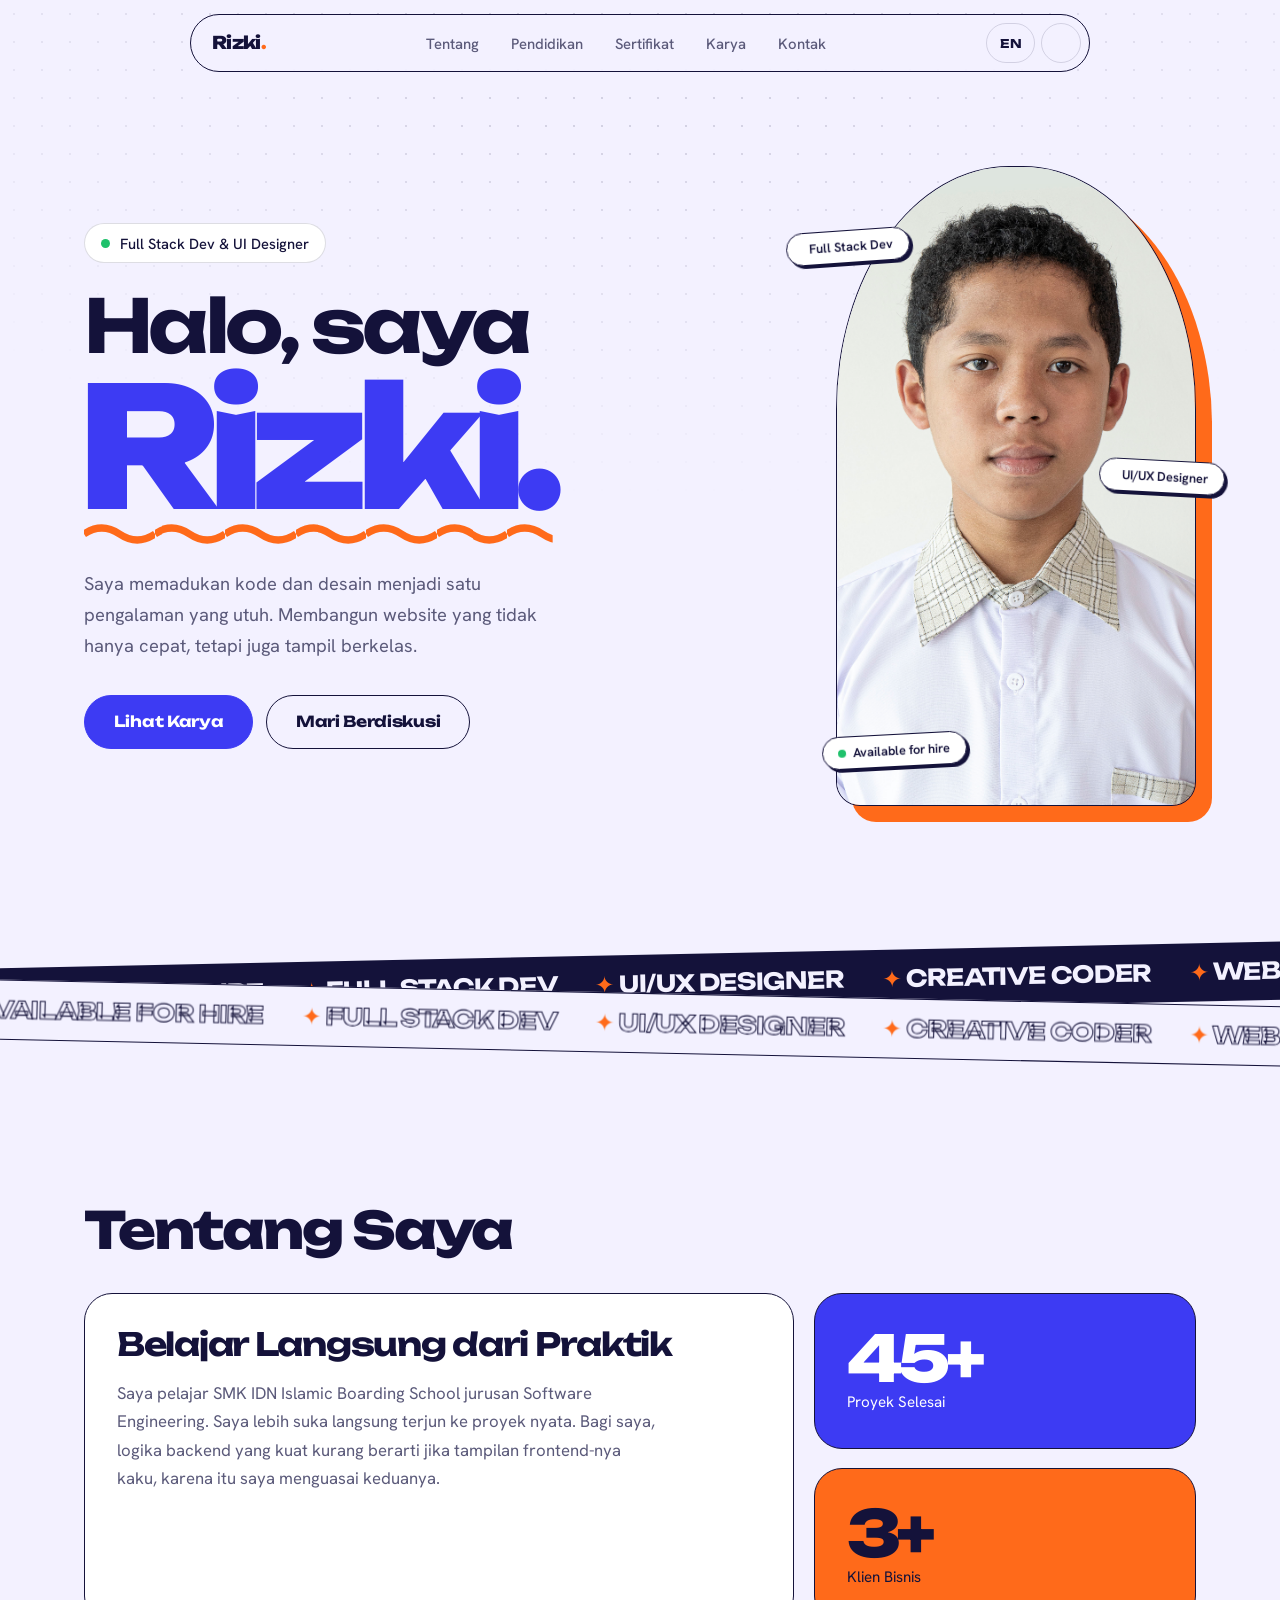
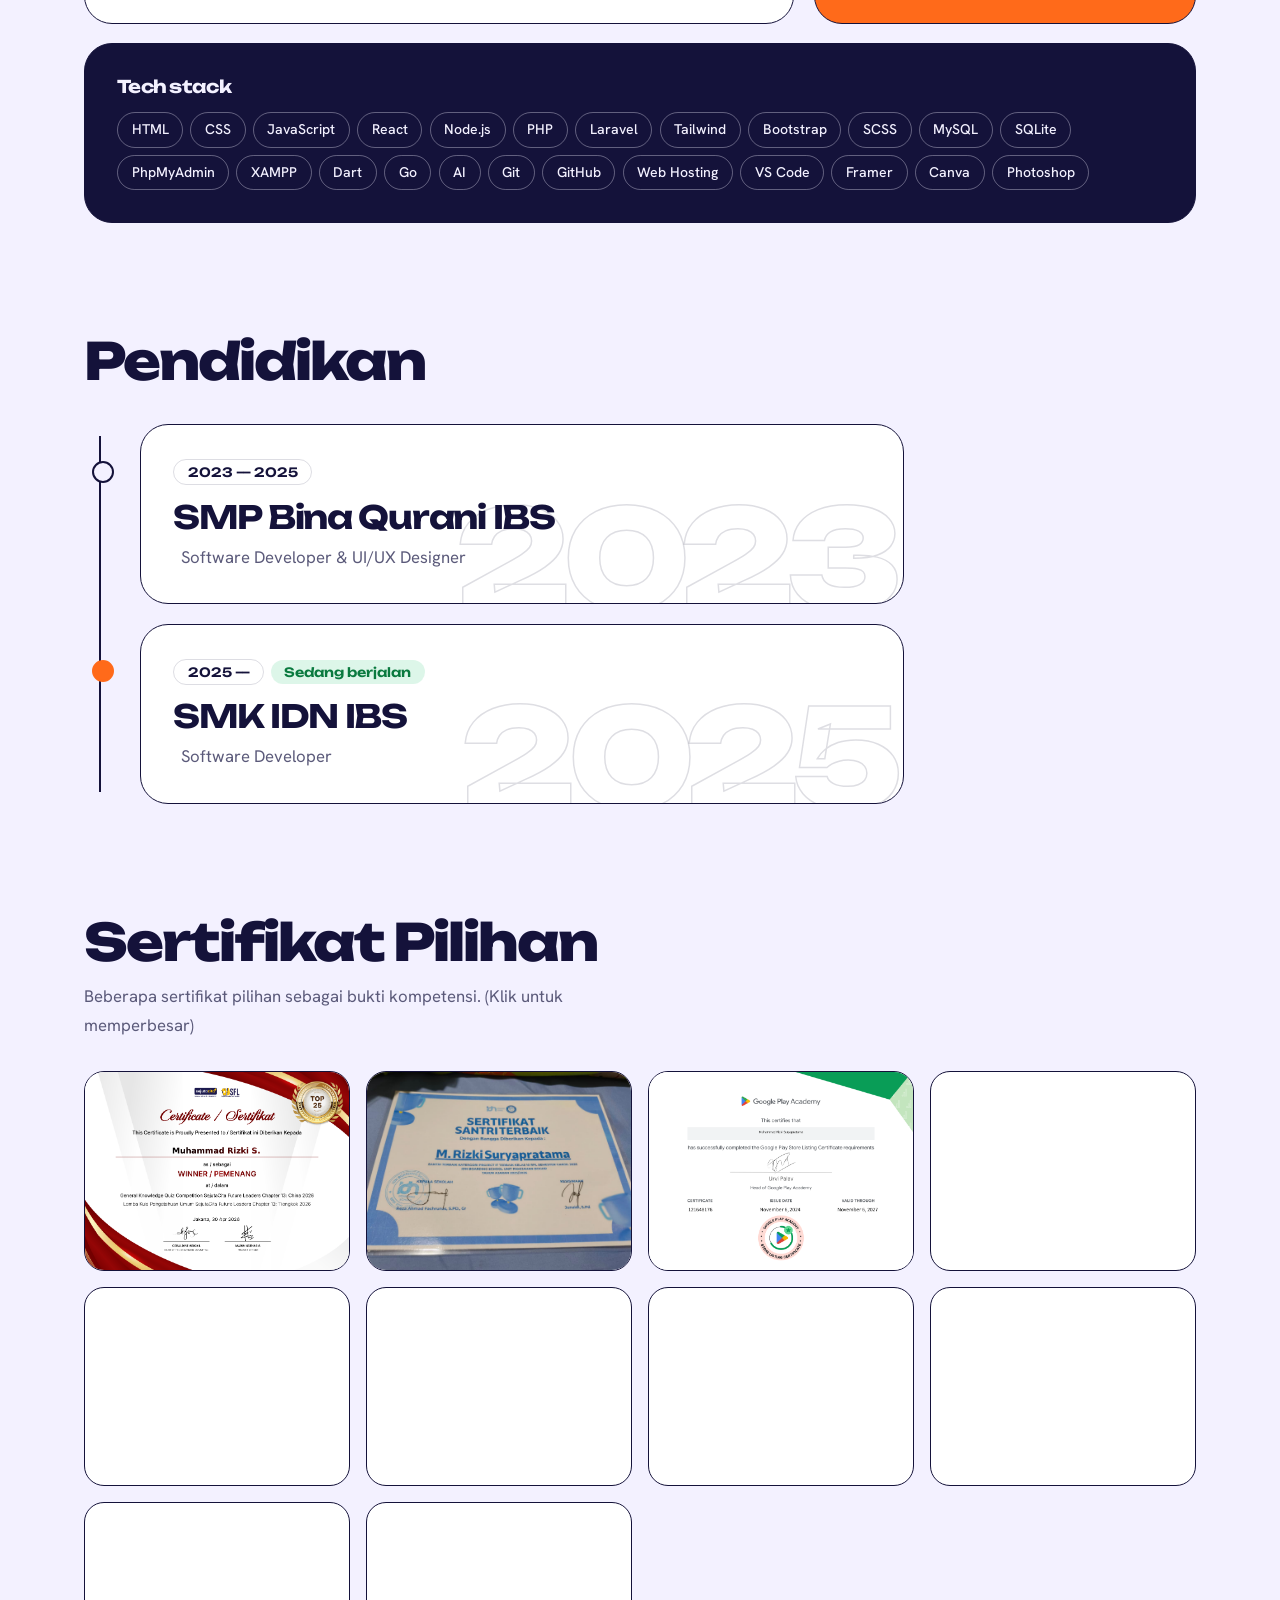
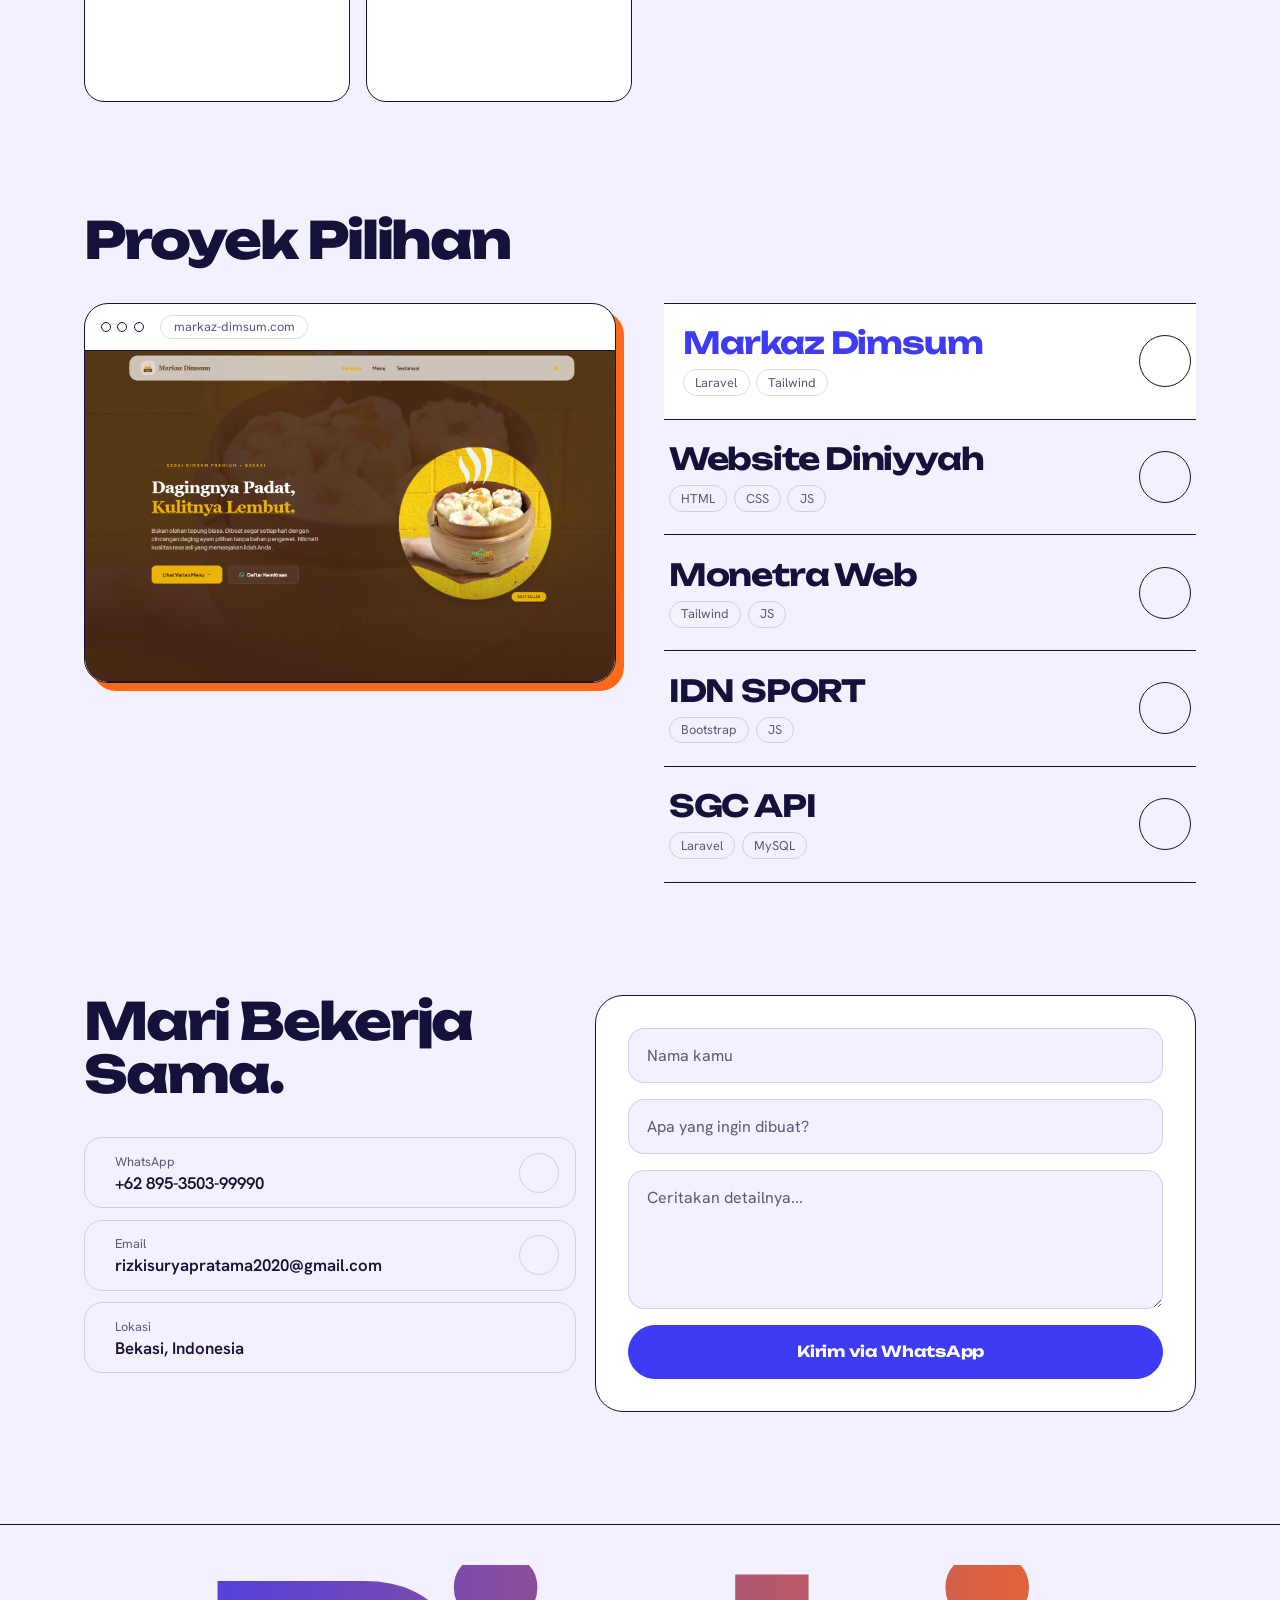
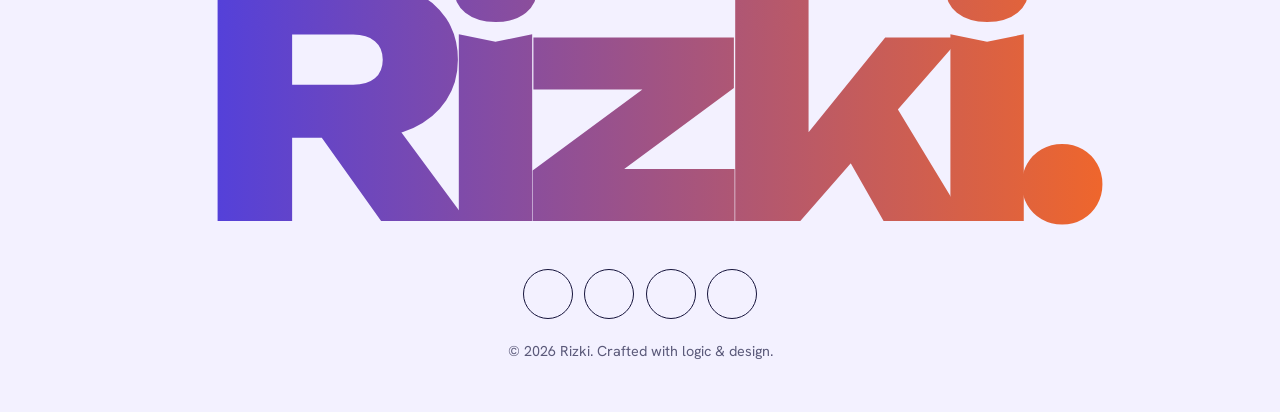
==== commit 7c5b519e: "Remove extraneous character from script tag in index.html" ====
--- a/index.html
+++ b/index.html
@@ -190,7 +190,7 @@
     </footer>
     <button class="top" id="top" aria-label="Kembali ke atas"><i class="uil uil-arrow-up"></i></button>
 
-    <script src="assets/js/main.js"></script>i
+    <script src="assets/js/main.js"></script>
 </body>
 
 </html>
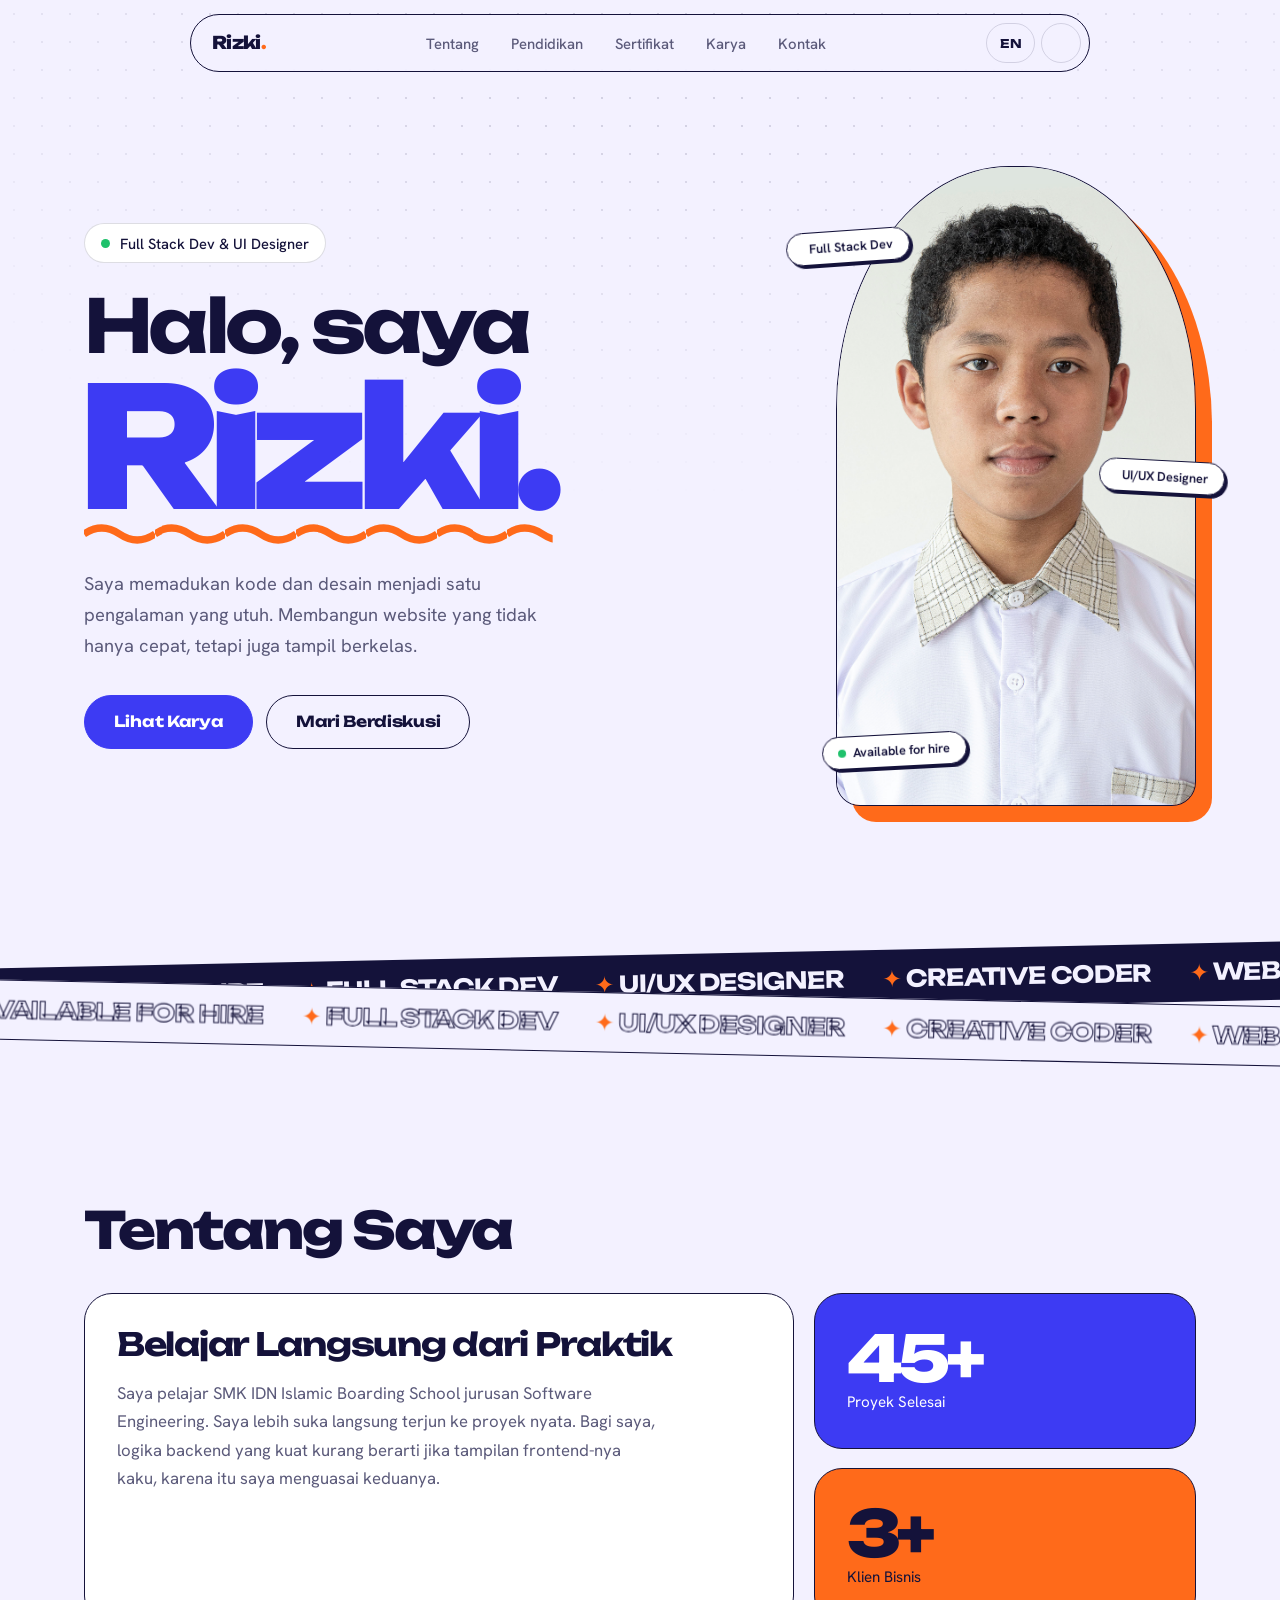
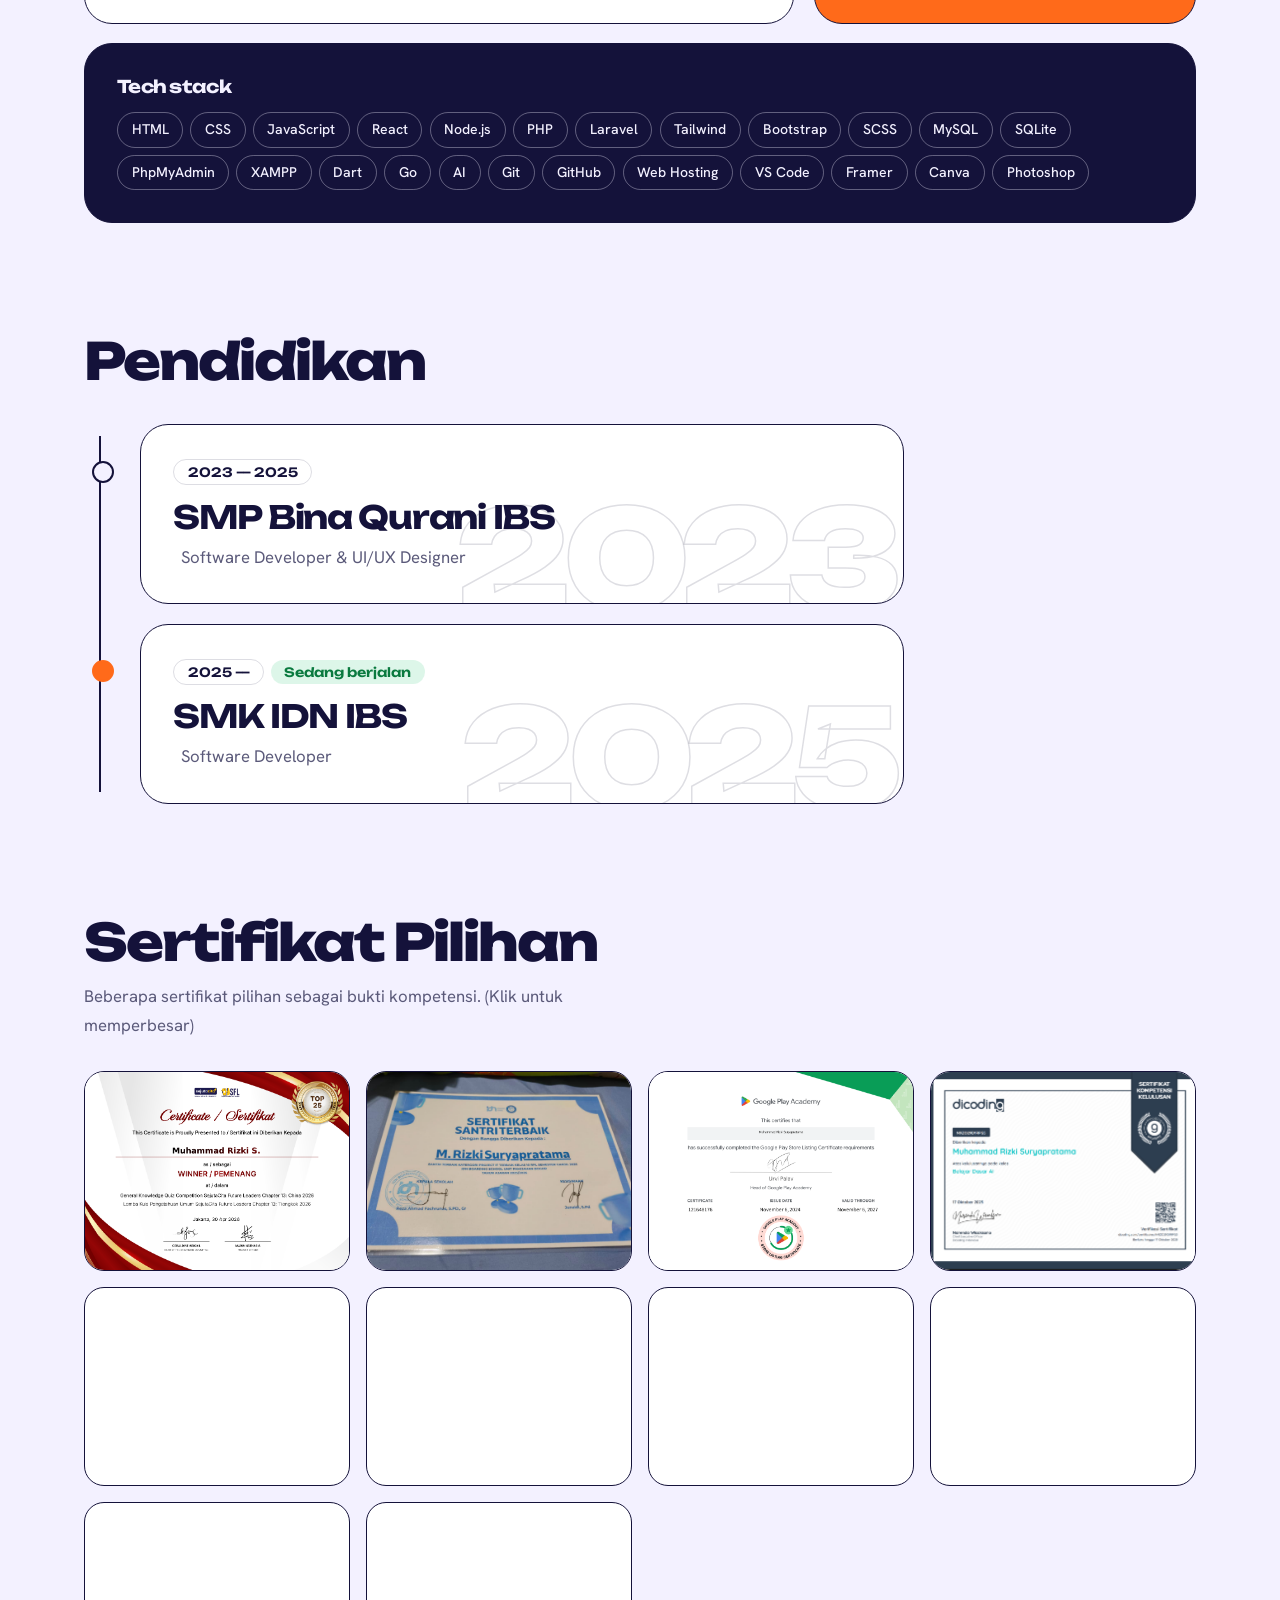
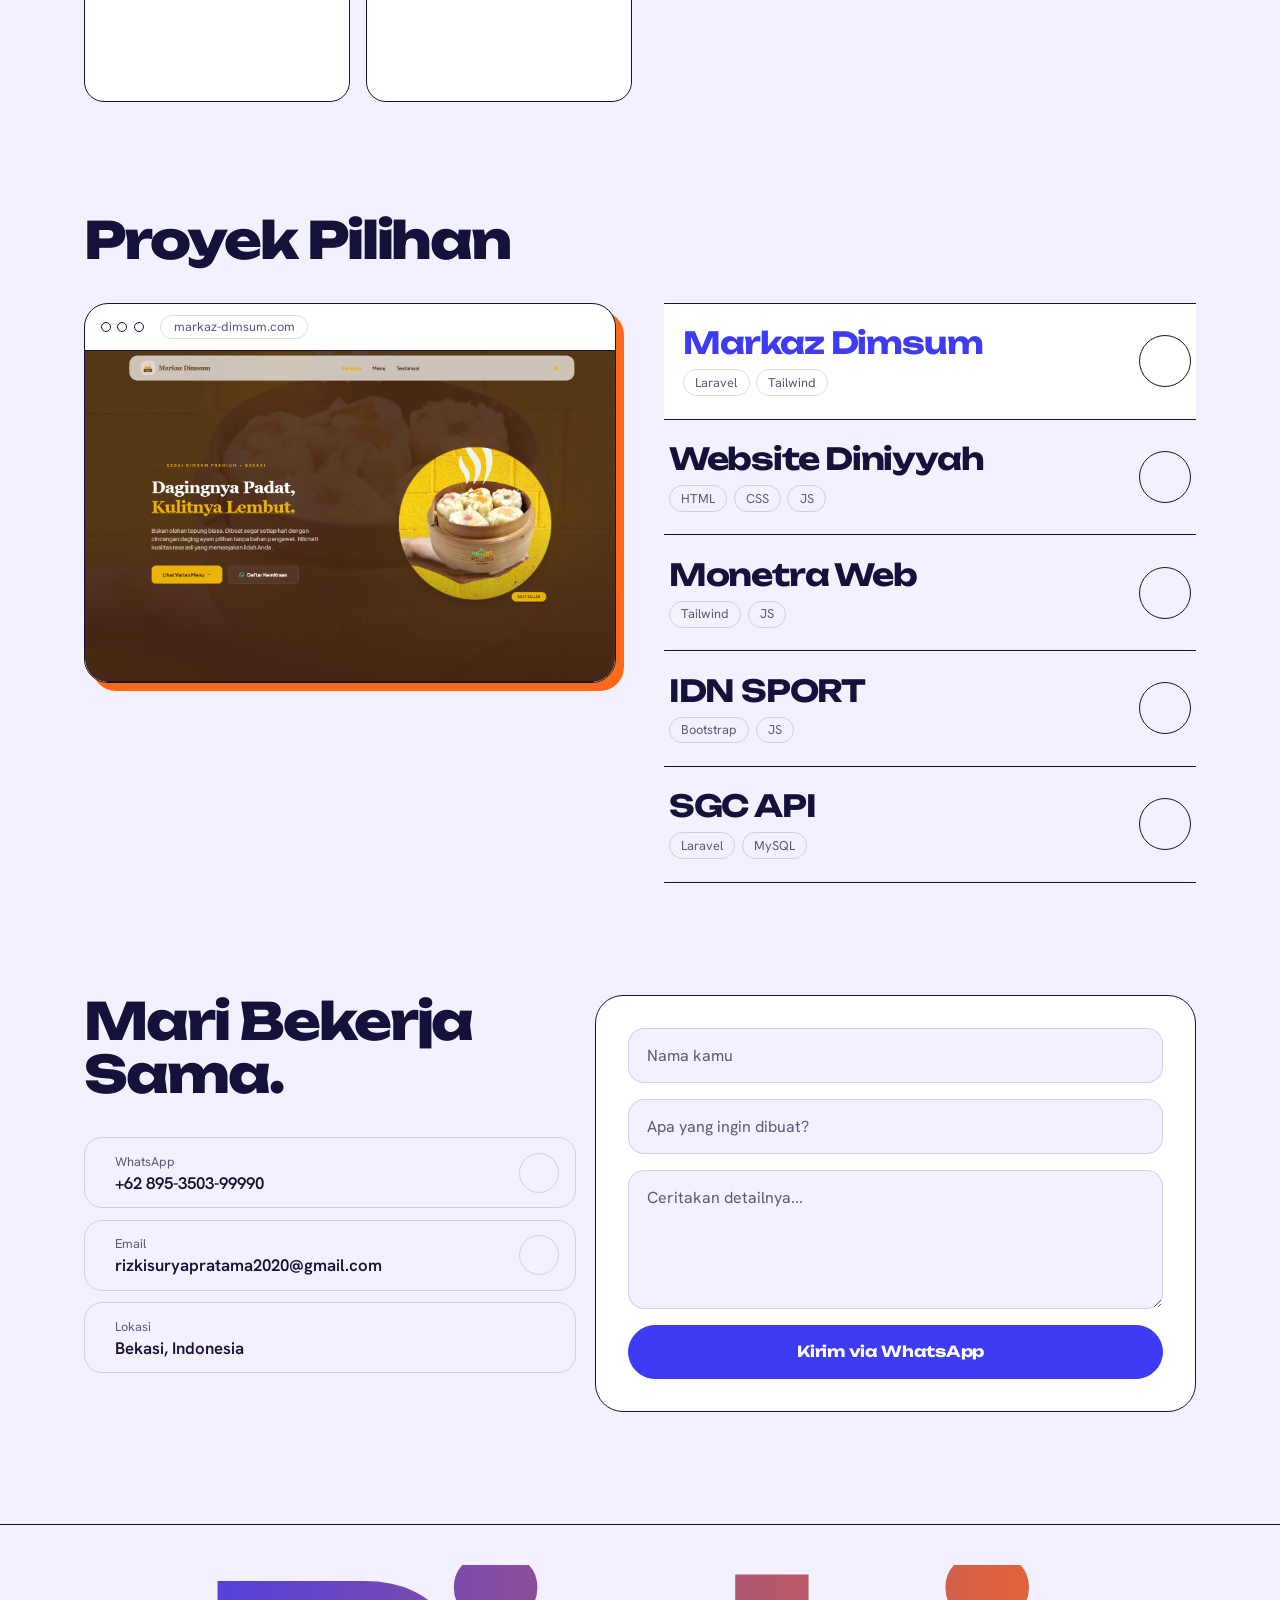
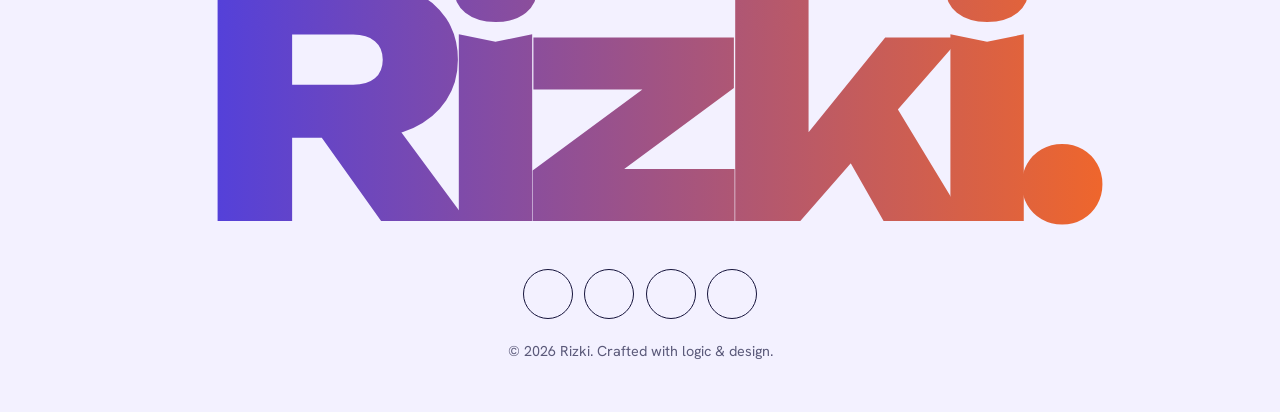
==== commit 012a0d41: "Update LinkedIn profile link in footer section of index.html" ====
--- a/index.html
+++ b/index.html
@@ -178,7 +178,7 @@
             <div class="soc">
                 <a href="https://github.com/kiiiihasss" target="_blank" rel="noopener noreferrer" aria-label="GitHub"><i
                         class="uil uil-github-alt"></i></a>
-                <a href="https://www.linkedin.com/in/muhammad-rizki-suryapratama" target="_blank"
+                <a href="https://www.linkedin.com/in/kiiiihassss" target="_blank"
                     rel="noopener noreferrer" aria-label="LinkedIn"><i class="uil uil-linkedin"></i></a>
                 <a href="https://www.instagram.com/m.rizzzz.97/" target="_blank" rel="noopener noreferrer"
                     aria-label="Instagram"><i class="uil uil-instagram"></i></a>
